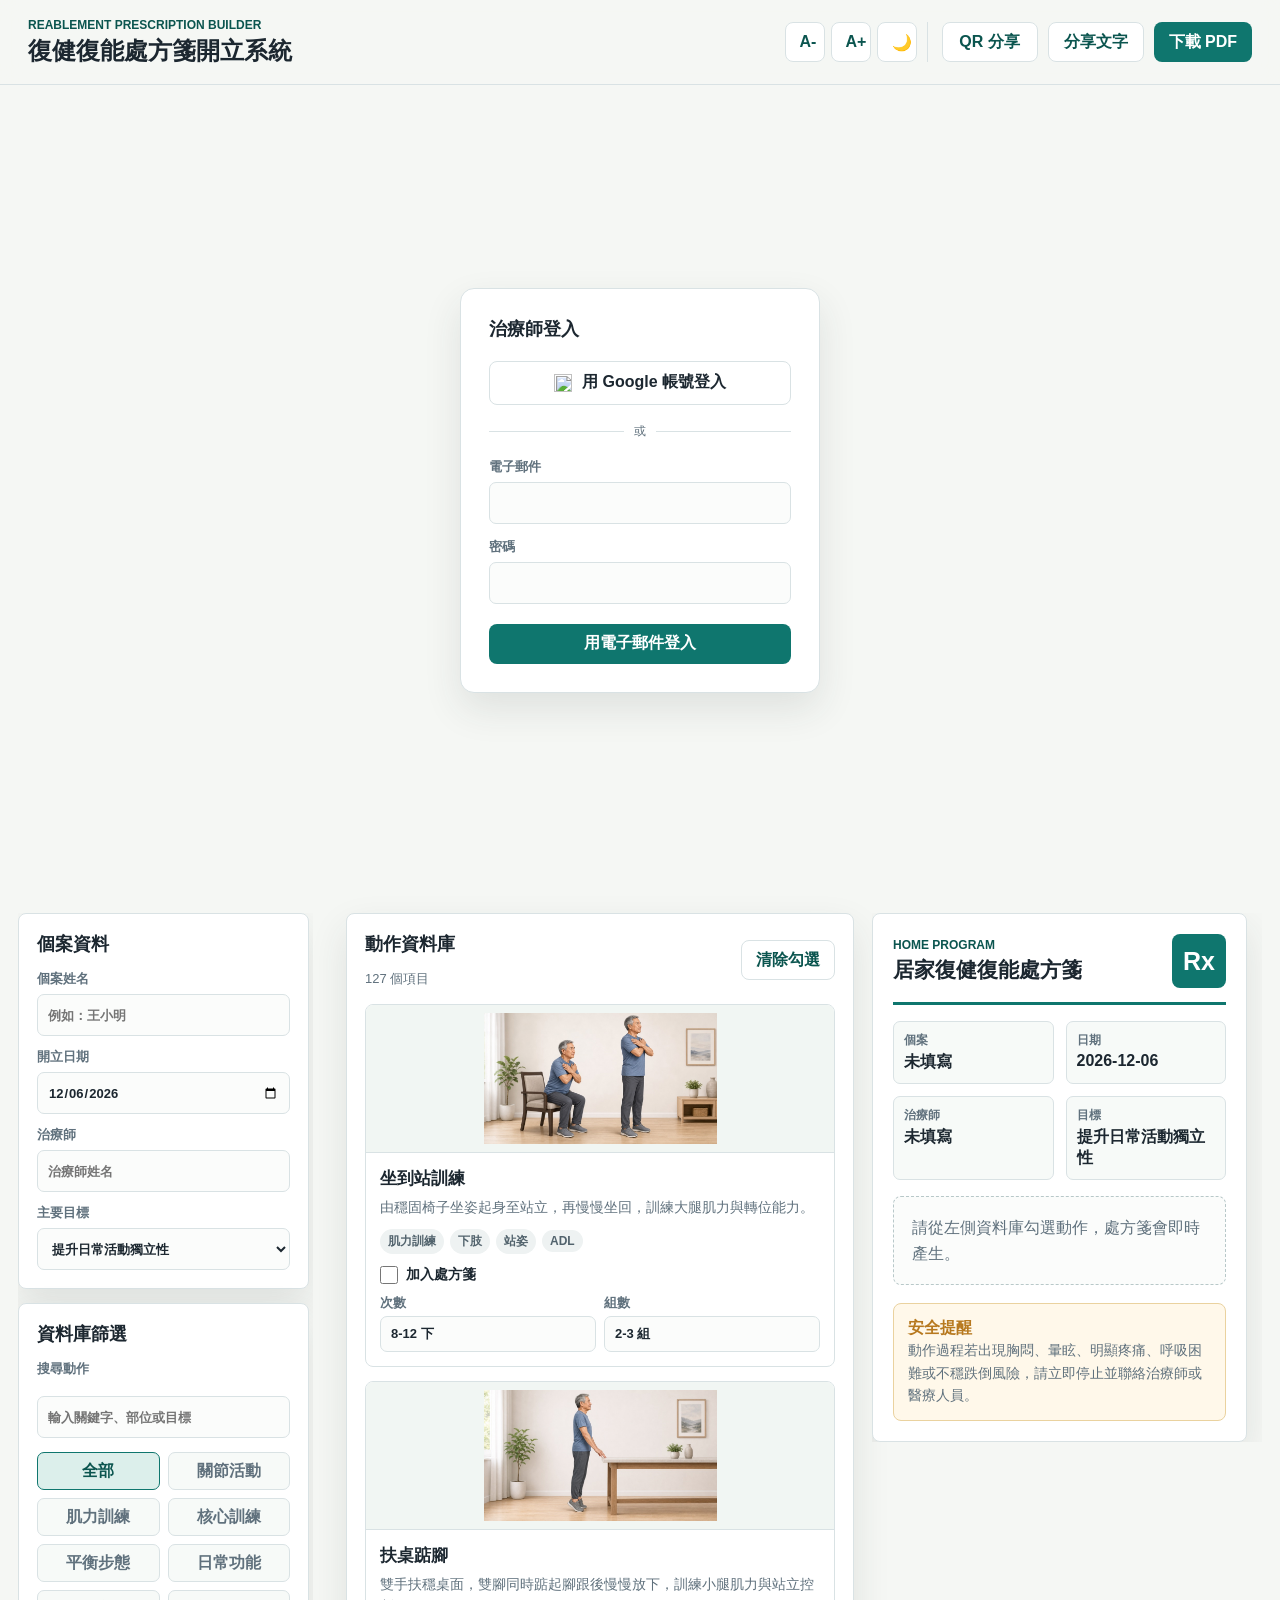
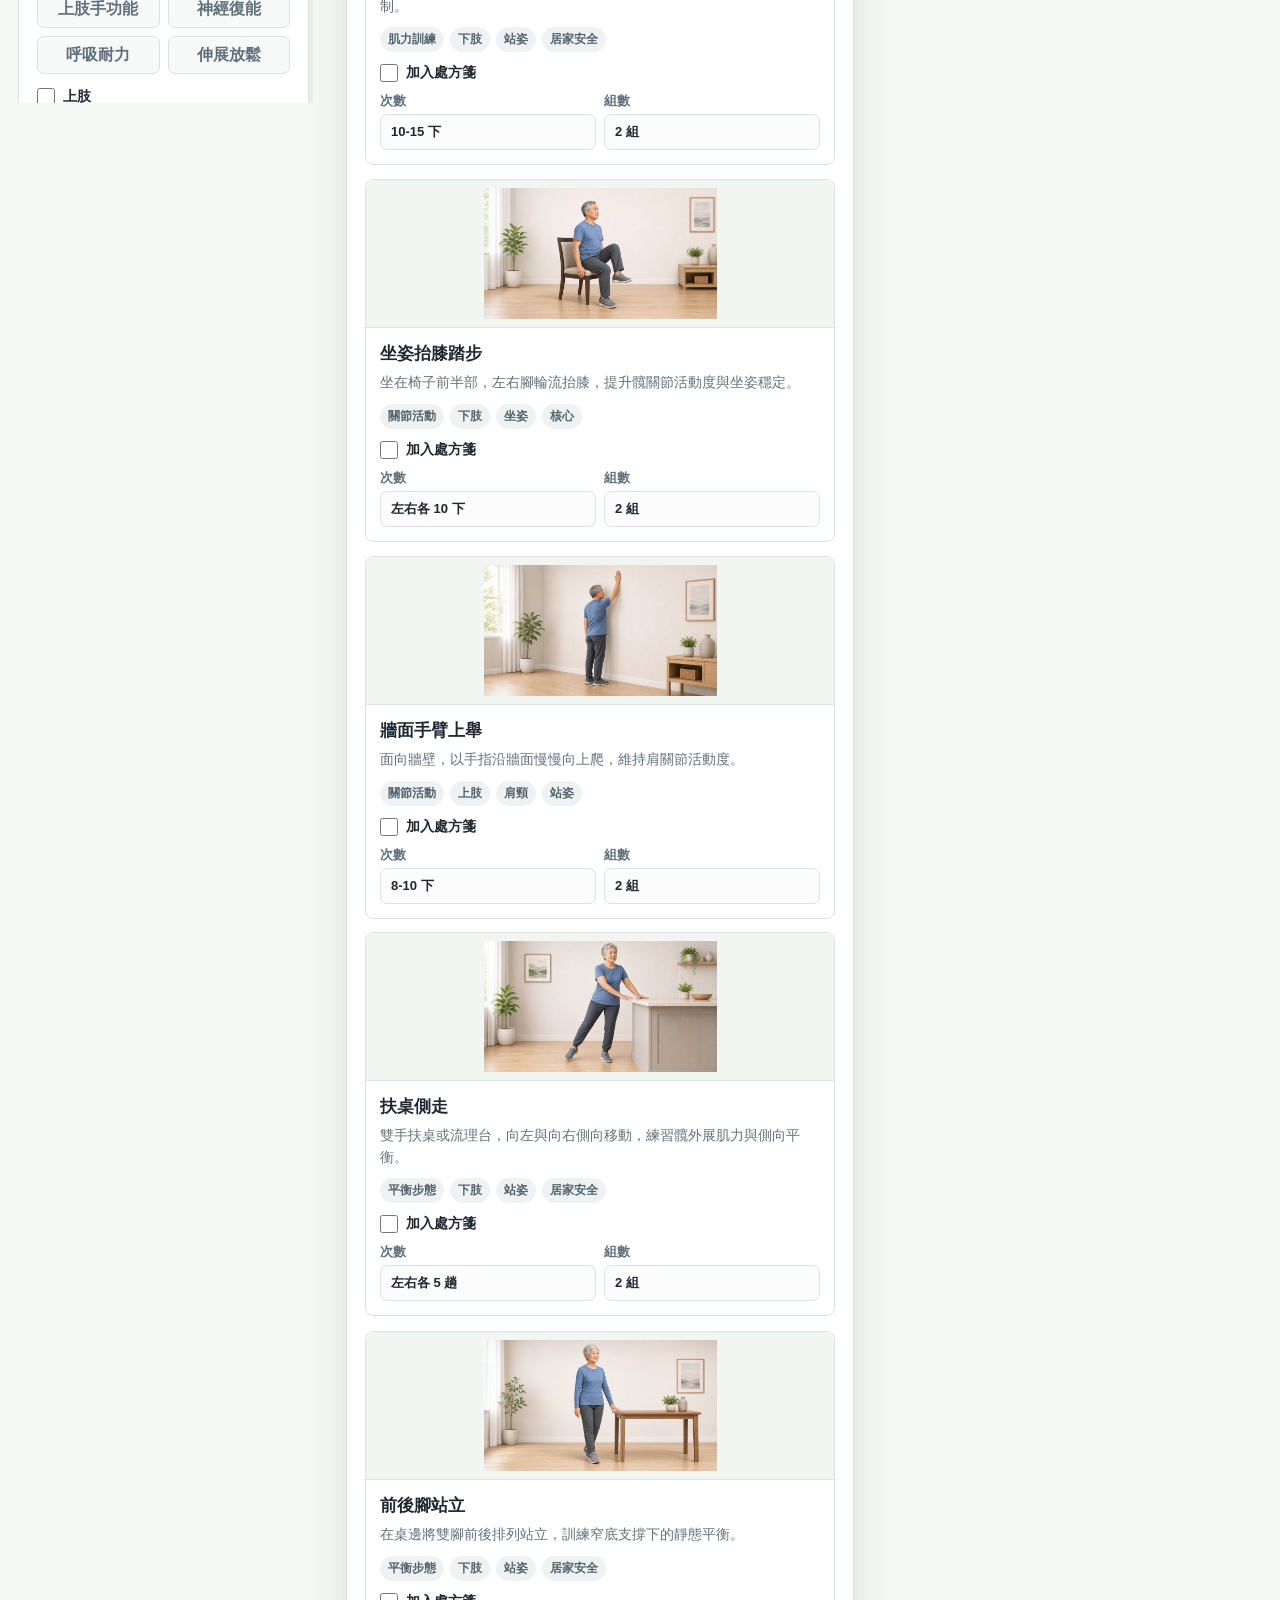
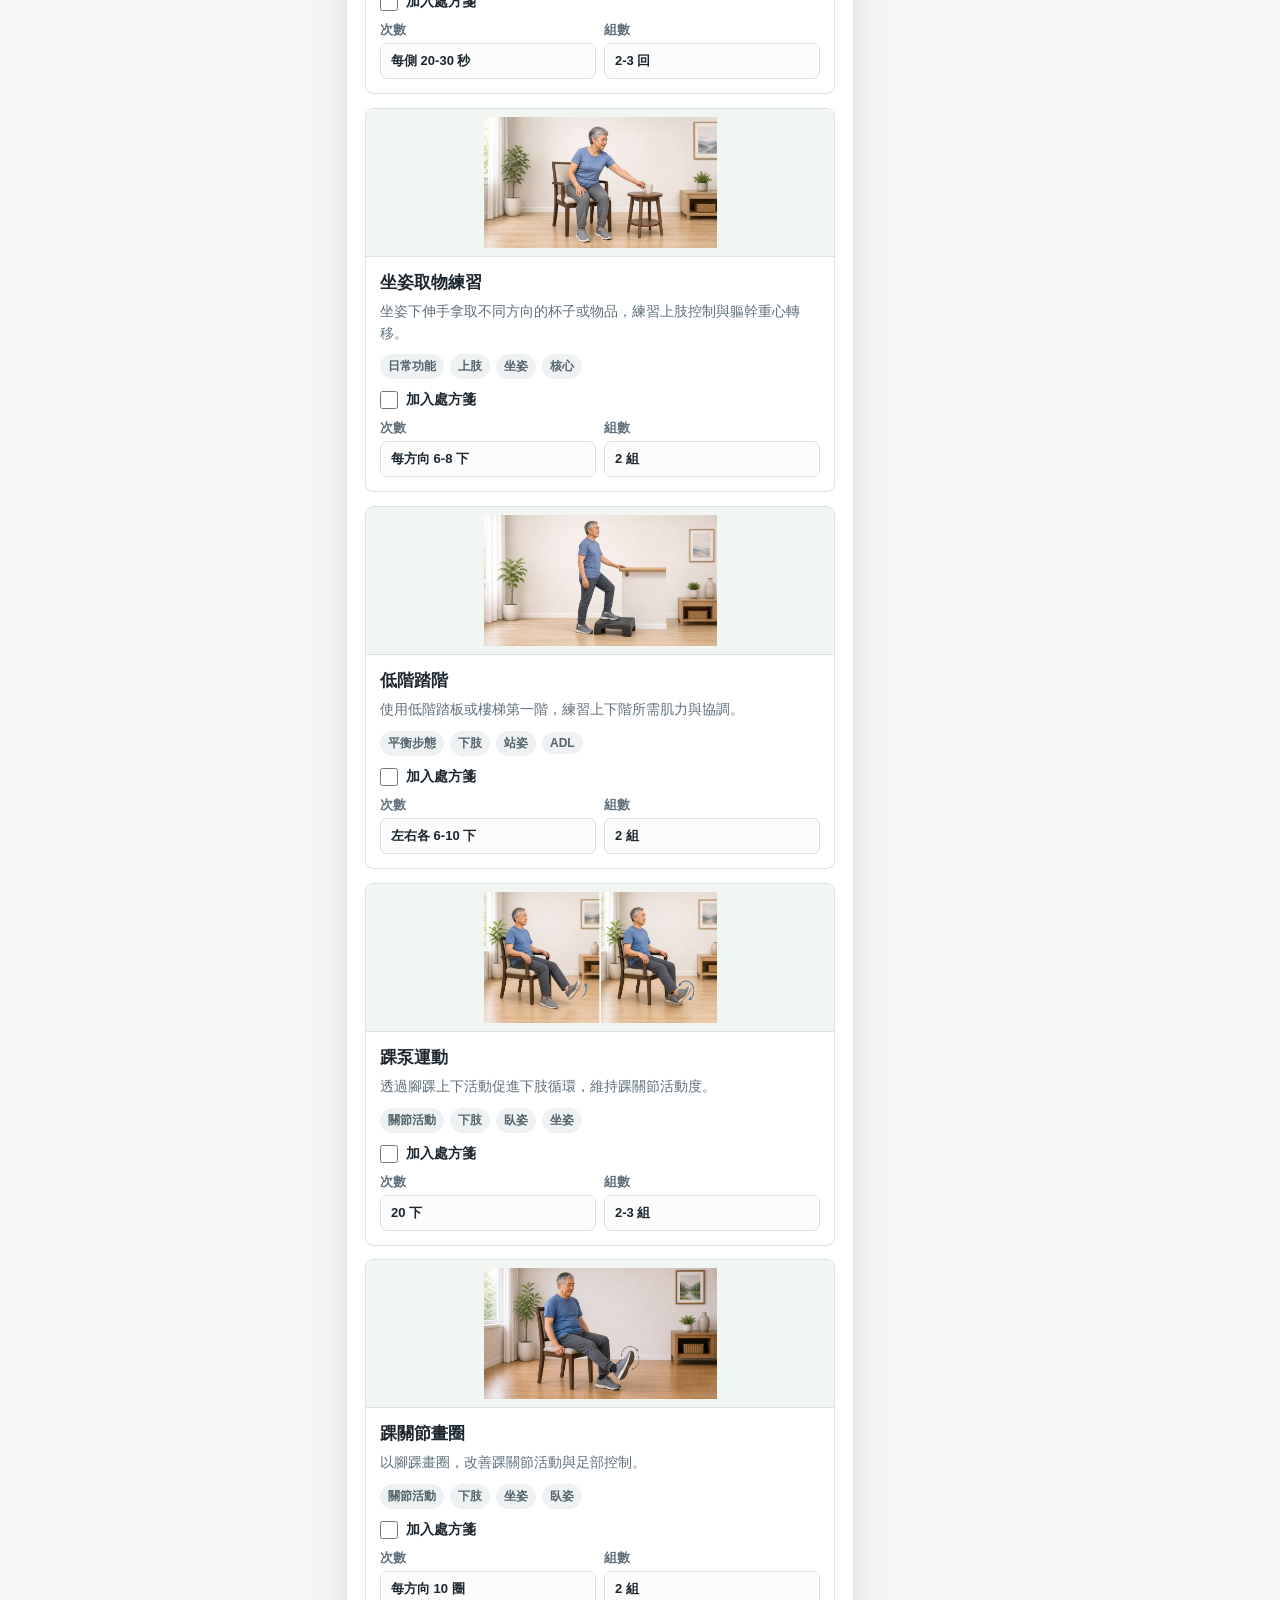
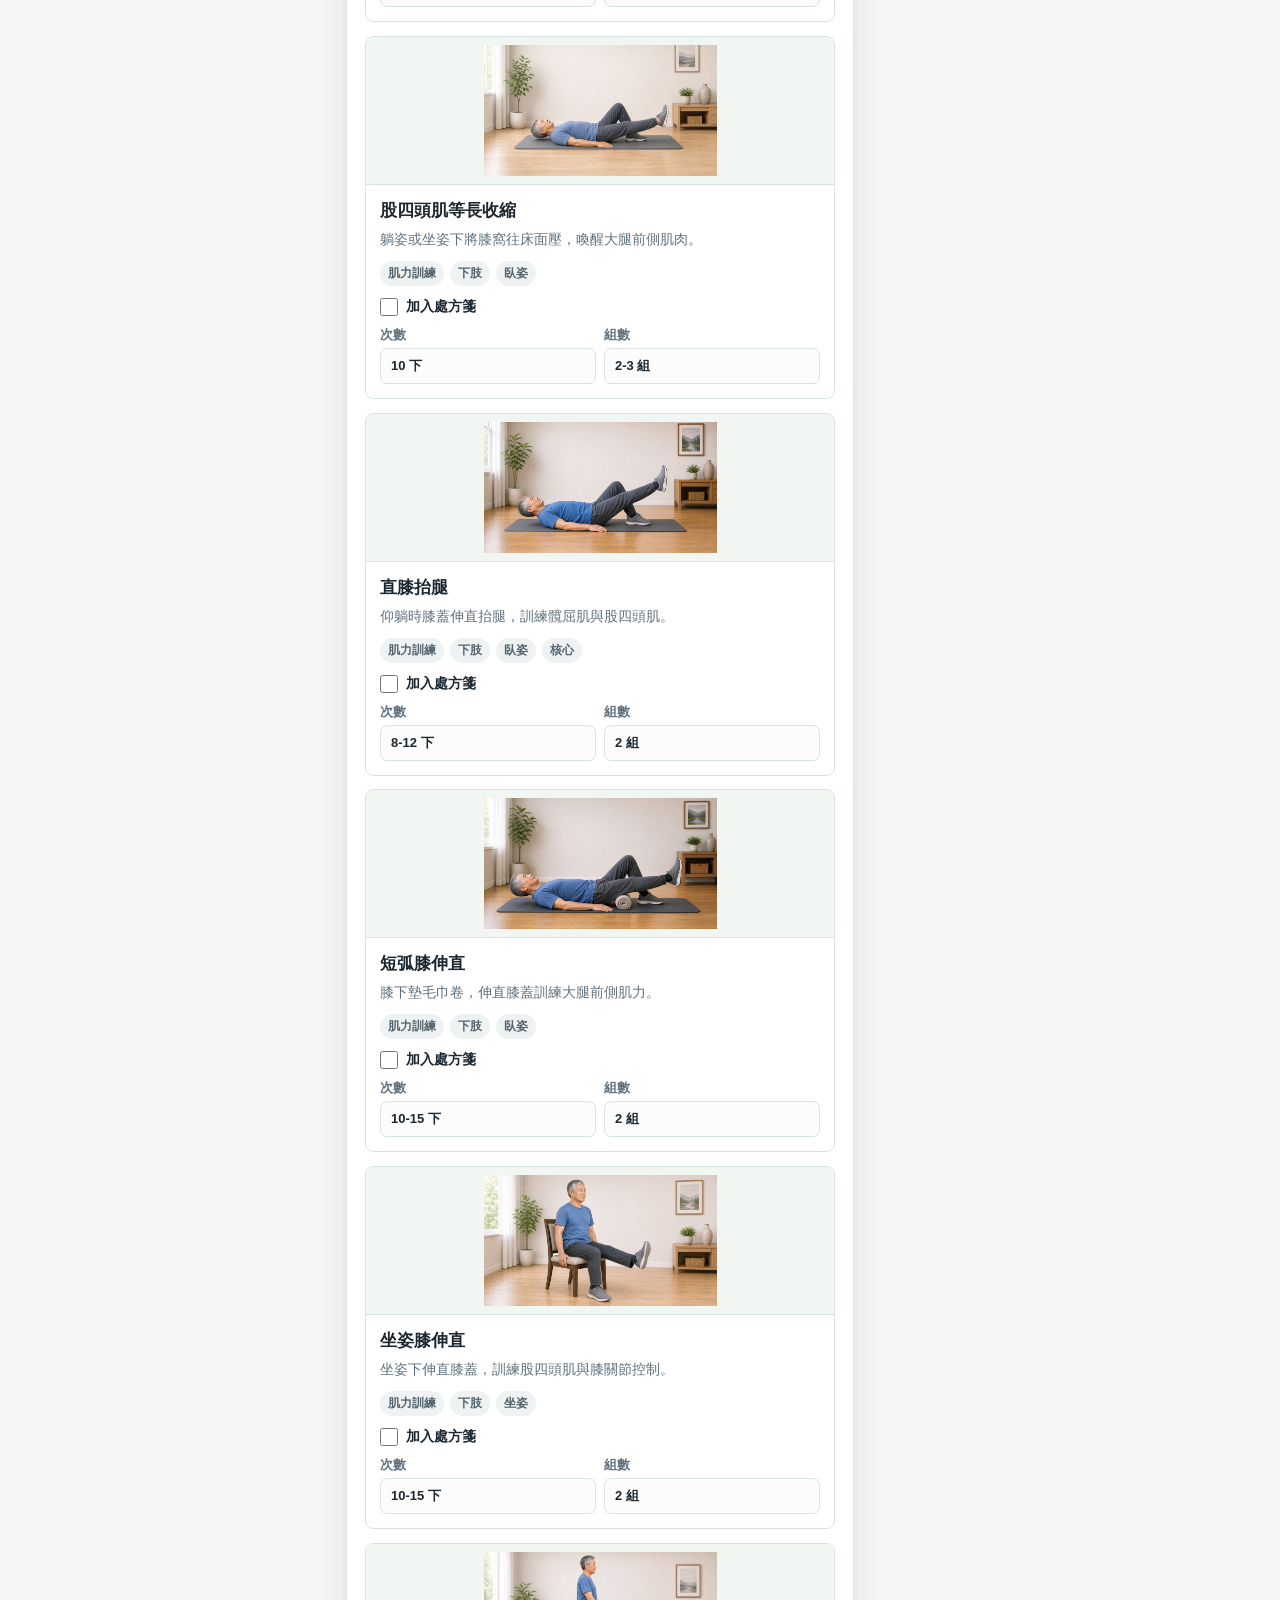
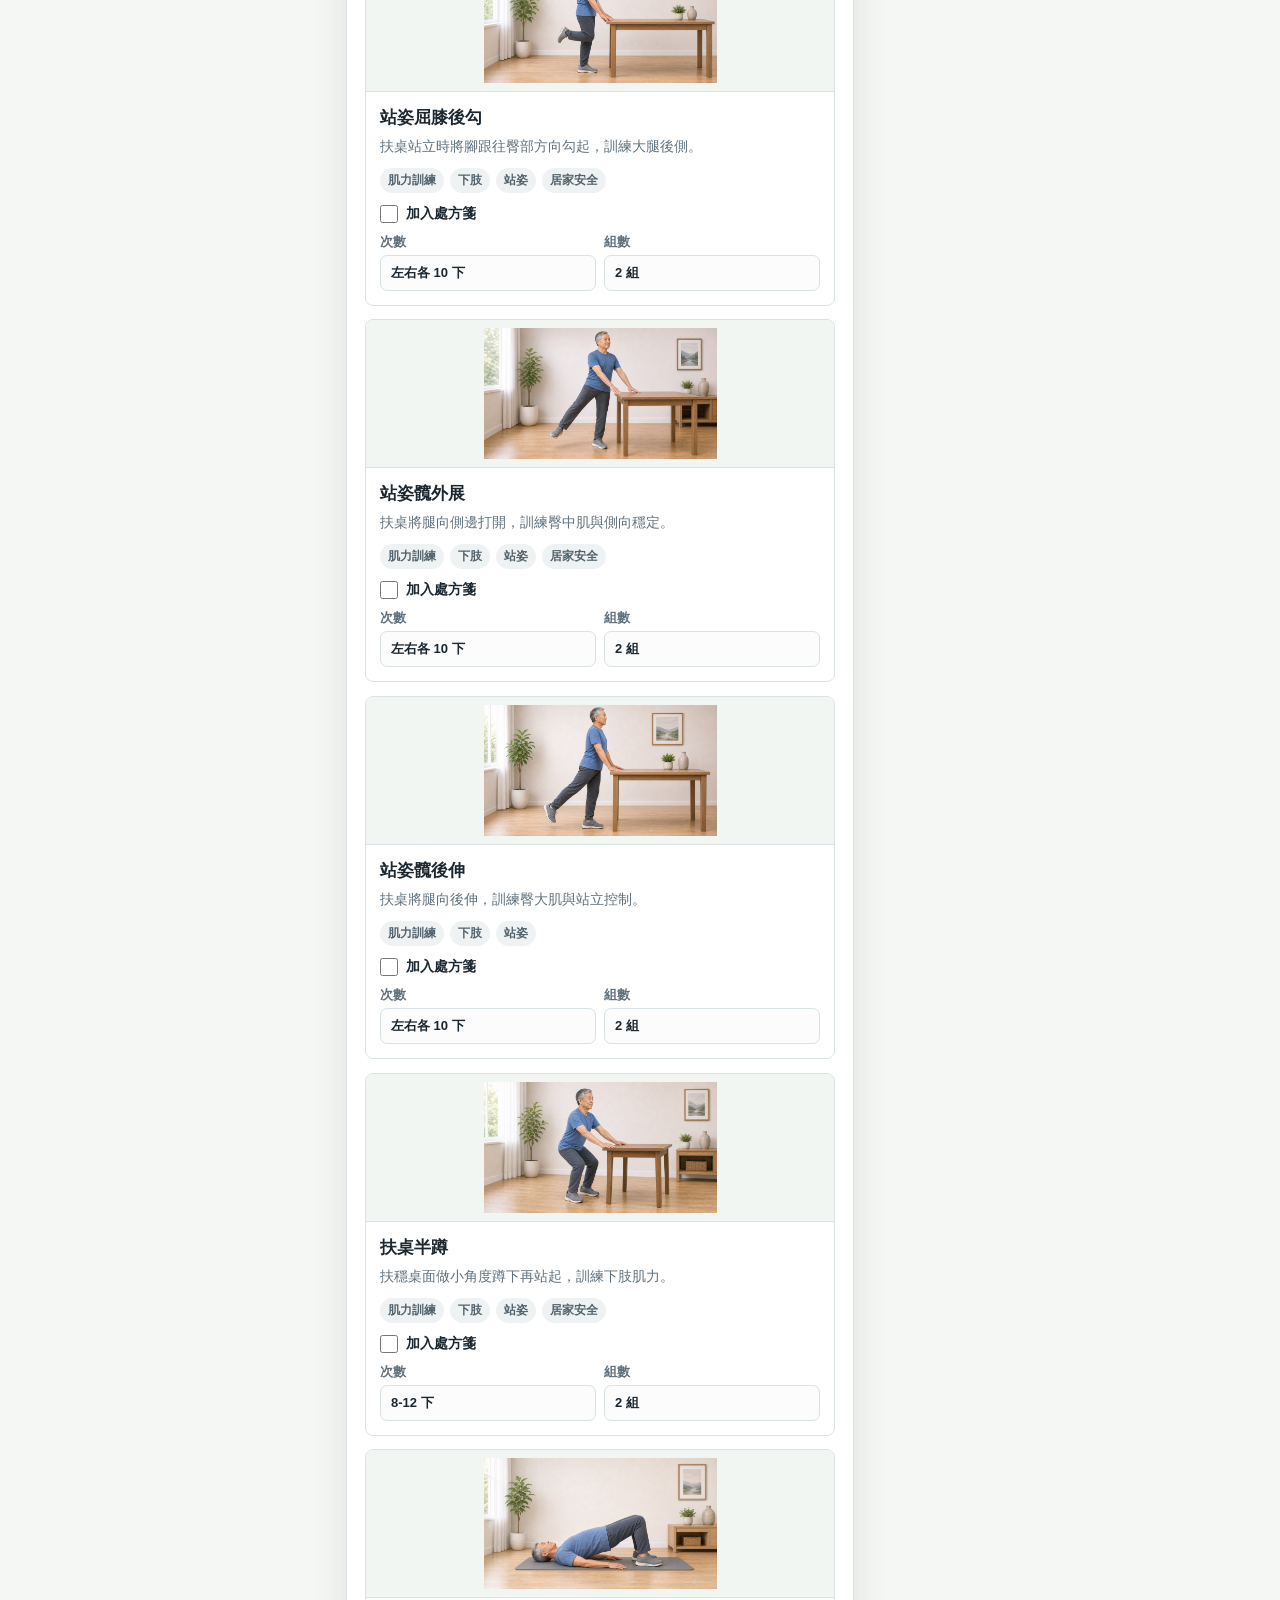
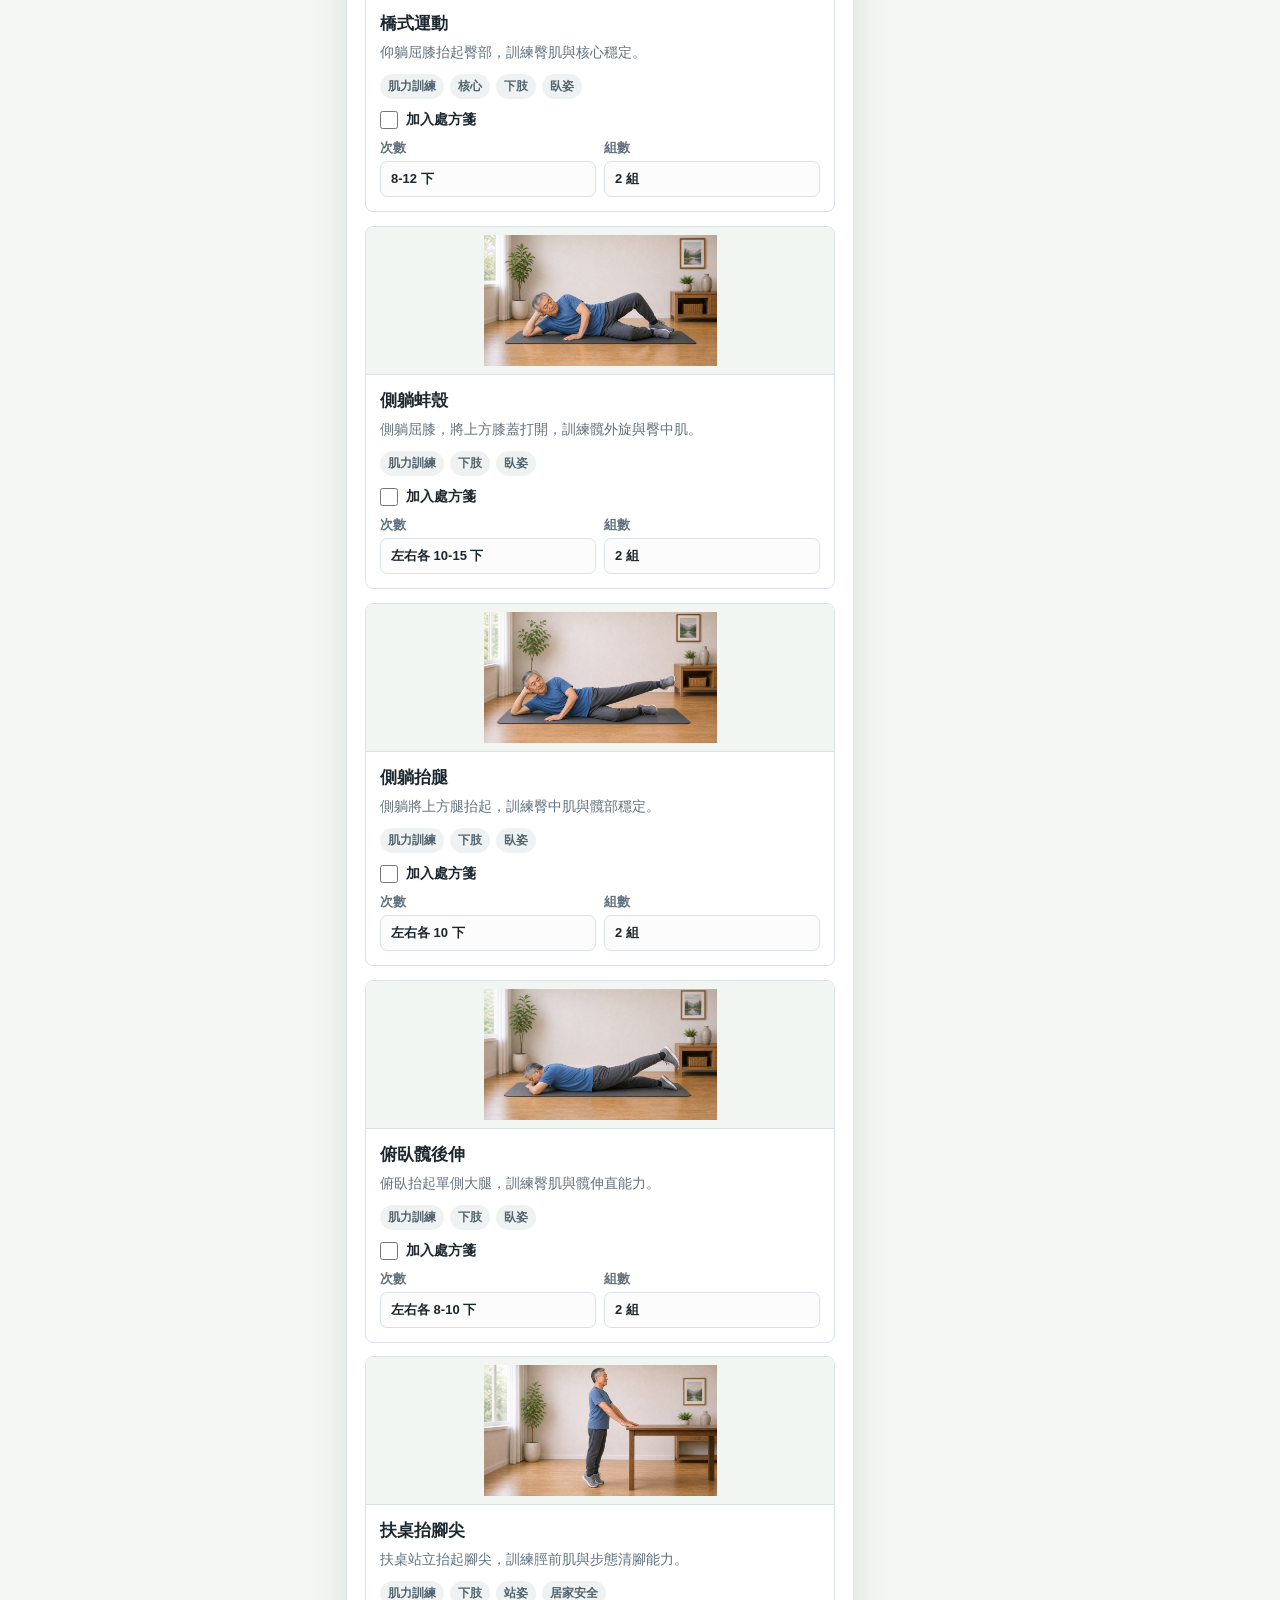
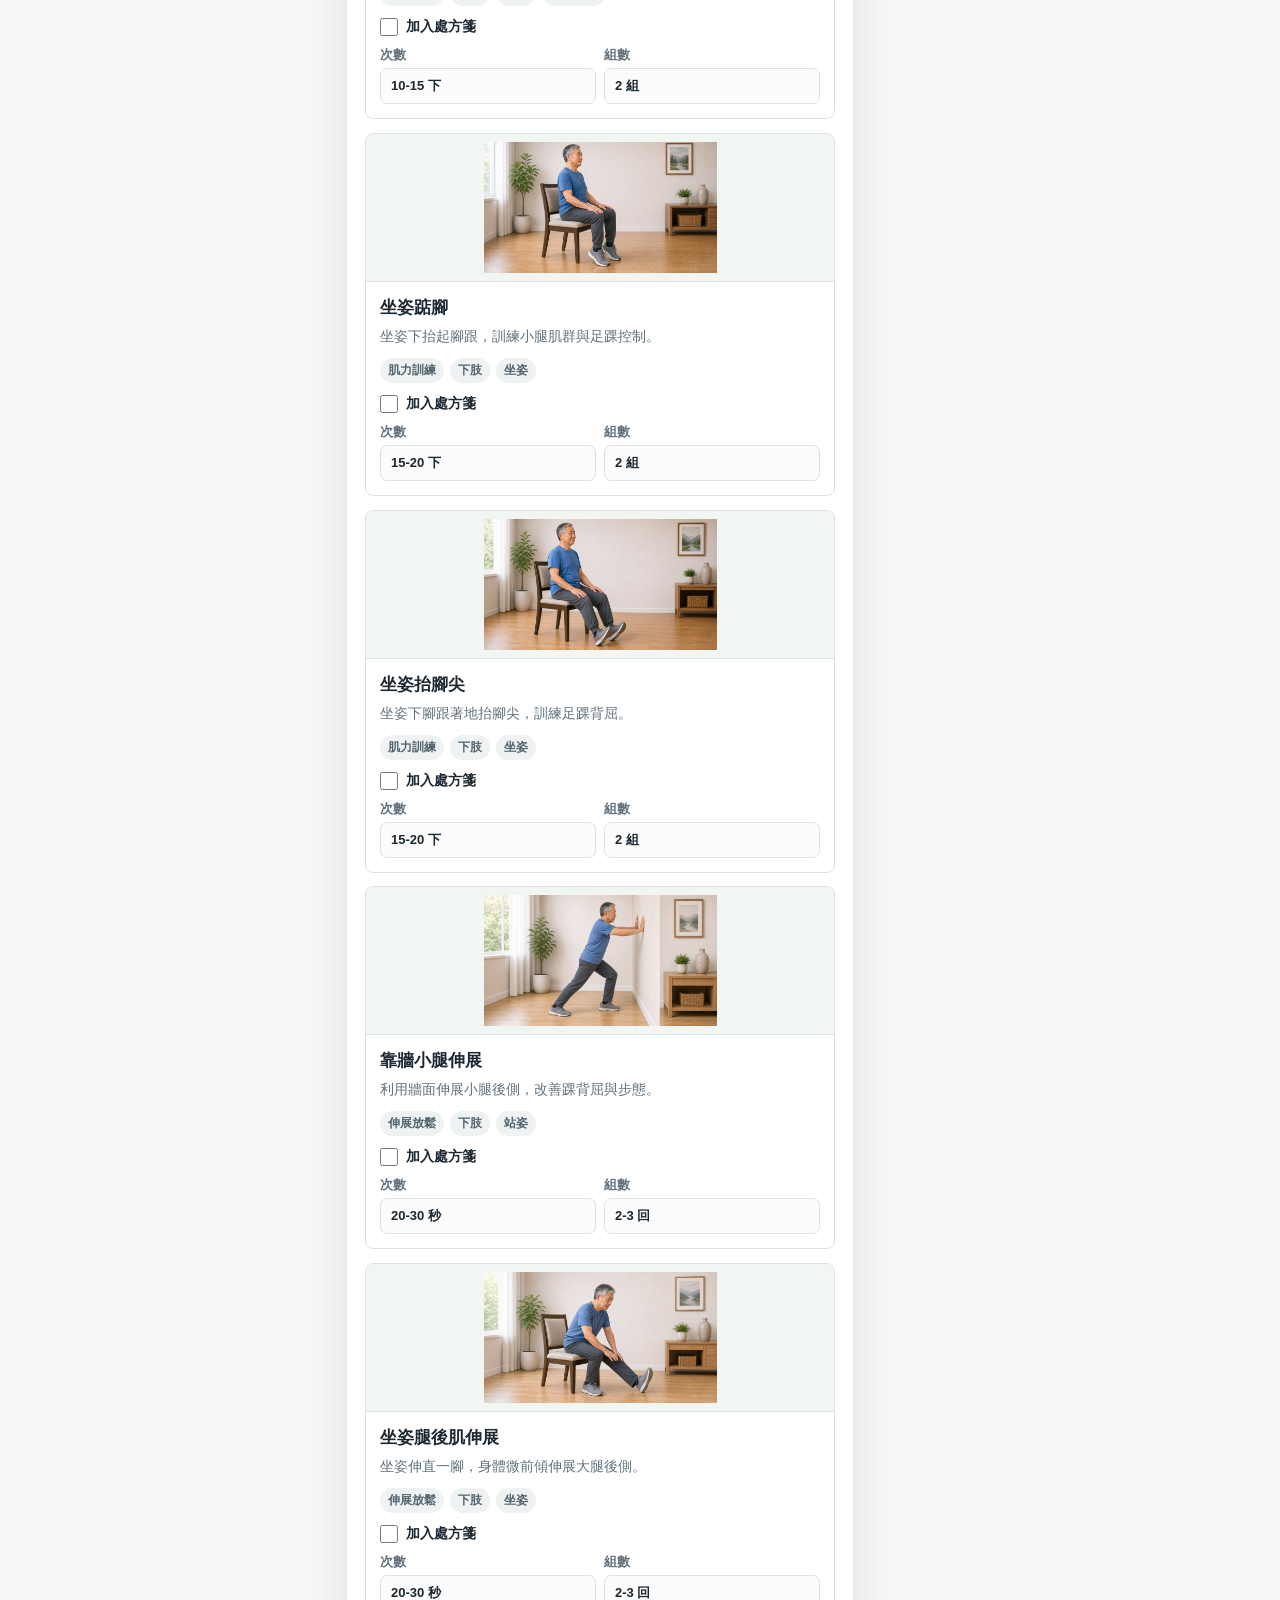
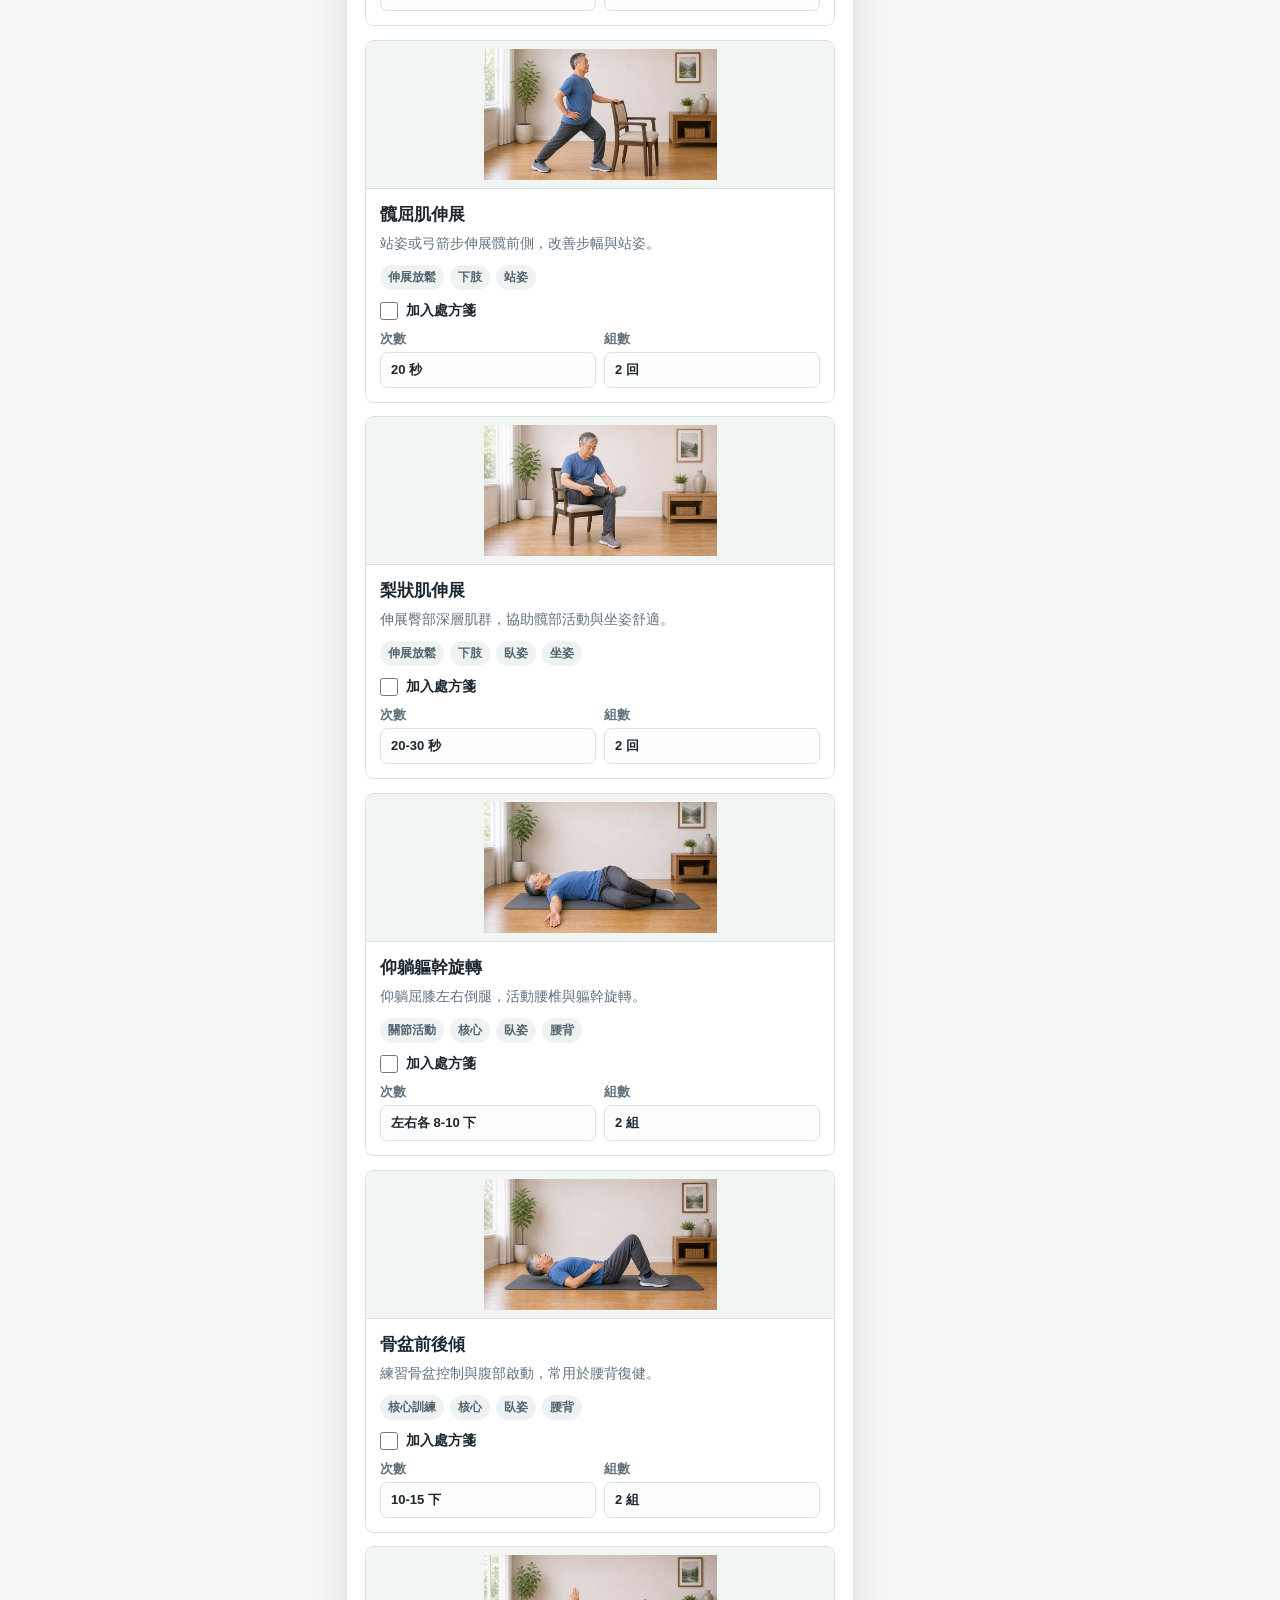
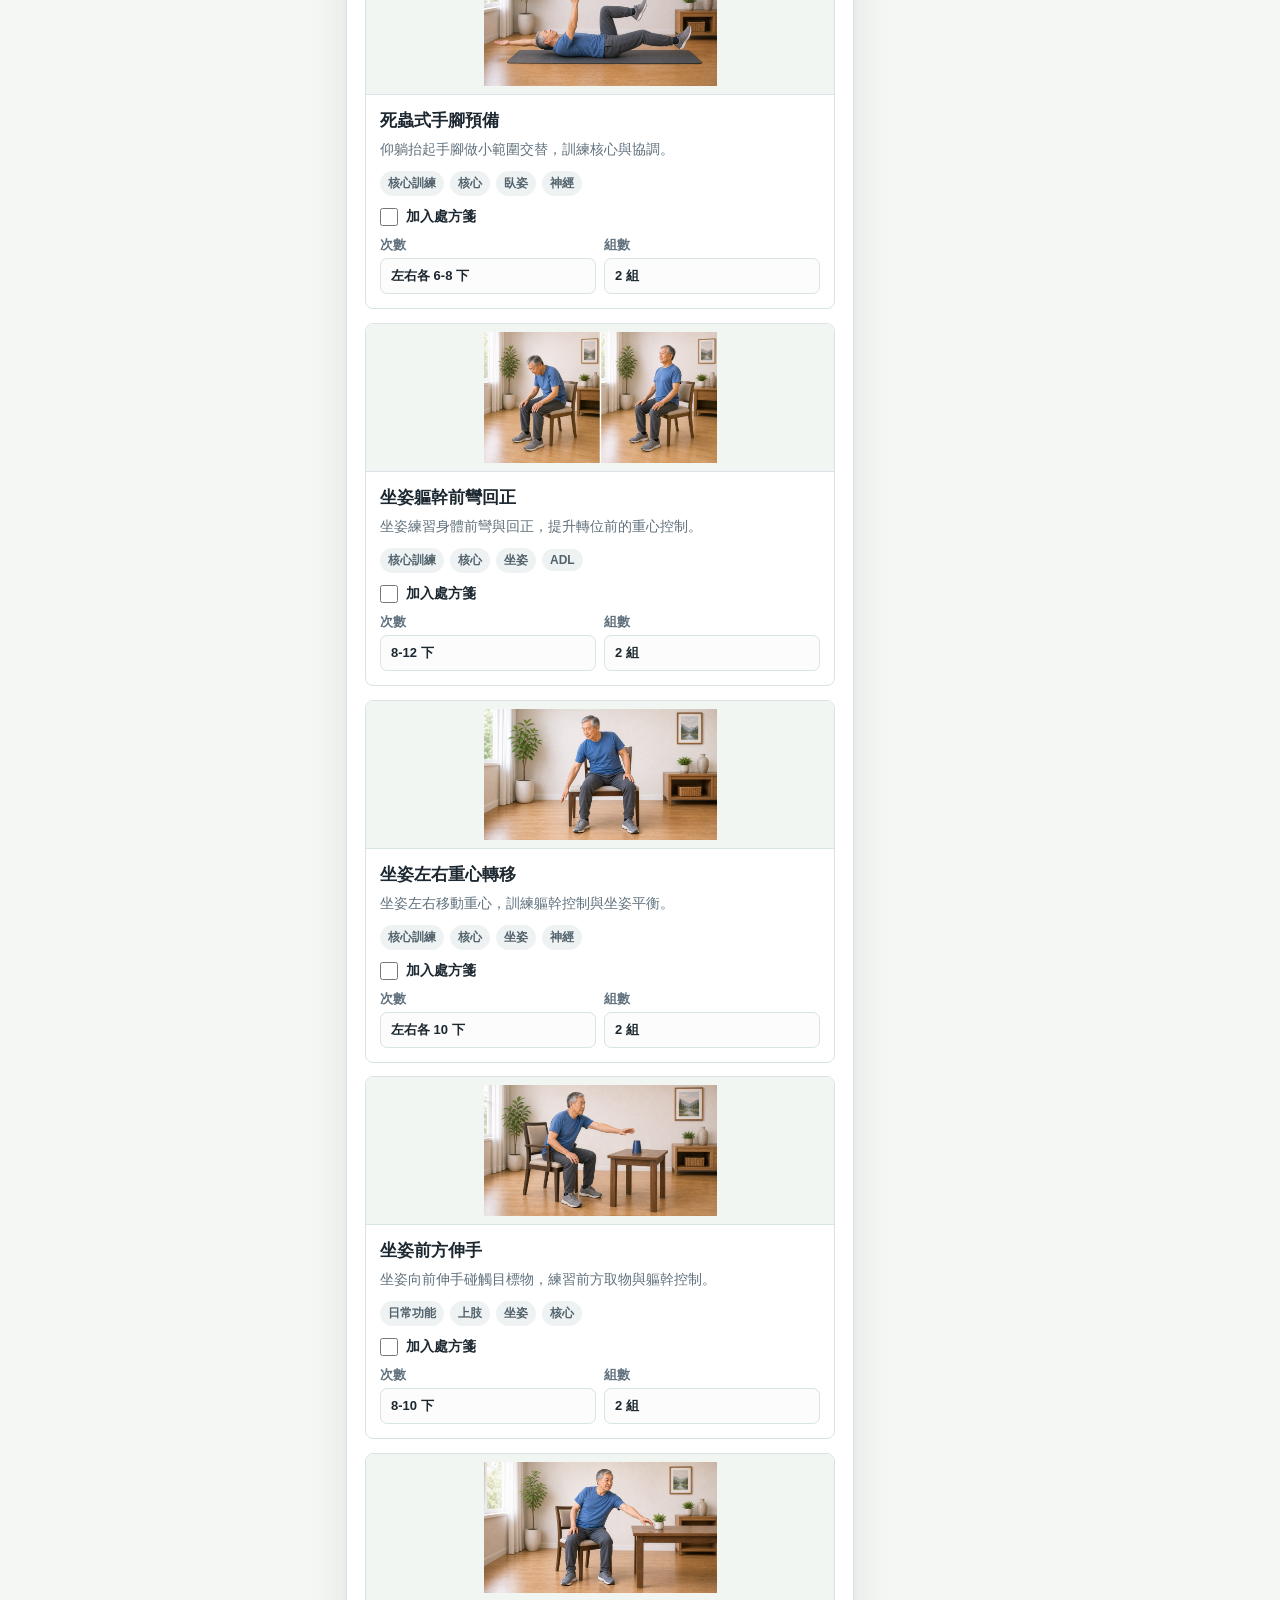
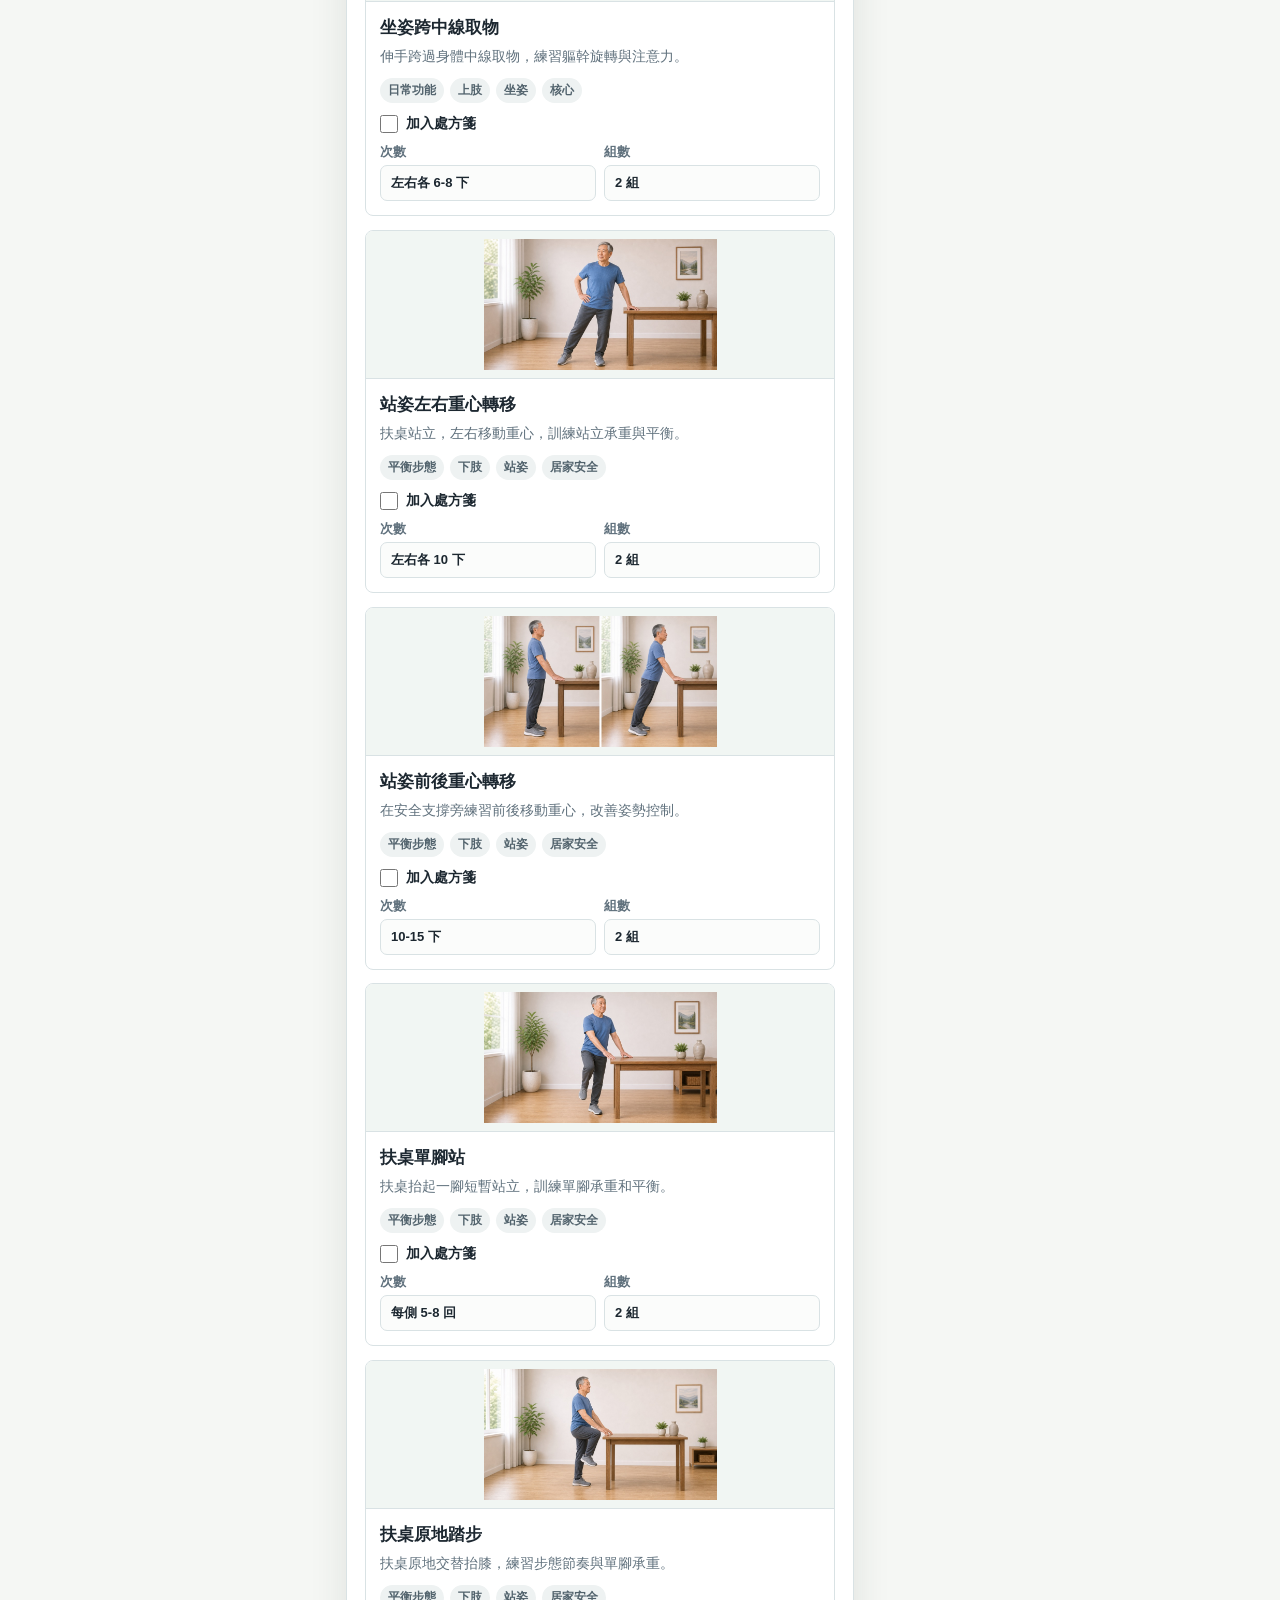
==== index.html @ 35777410 "Add files via upload" ====
<!doctype html>
<html lang="zh-Hant">
  <head>
    <meta charset="utf-8" />
    <meta name="viewport" content="width=device-width, initial-scale=1" />
    <title>復健復能處方箋開立系統</title>
    <link rel="stylesheet" href="styles.css?v=20260706-custom-goal" />

    <!-- Firebase：用來做登入與雲端資料庫，只是載入程式碼，不會傳送任何病患資料 -->
    <script src="https://www.gstatic.com/firebasejs/10.13.0/firebase-app-compat.js"></script>
    <script src="https://www.gstatic.com/firebasejs/10.13.0/firebase-auth-compat.js"></script>
    <script src="https://www.gstatic.com/firebasejs/10.13.0/firebase-firestore-compat.js"></script>

    <!-- QR Code：完全在瀏覽器本機產生圖片，不會把連結送到任何第三方網站 -->
    <script src="https://cdn.jsdelivr.net/npm/qrcode@1.5.3/build/qrcode.min.js"></script>
  </head>
  <body>
    <header class="app-header">
      <div>
        <p class="eyebrow">Reablement Prescription Builder</p>
        <h1>復健復能處方箋開立系統</h1>
      </div>
      <div class="header-actions">
        <div class="a11y-controls" role="group" aria-label="無障礙顯示設定">
          <button class="icon-button" id="fontDecreaseBtn" type="button" title="縮小文字">A-</button>
          <button class="icon-button" id="fontIncreaseBtn" type="button" title="放大文字">A+</button>
          <button class="icon-button" id="themeToggleBtn" type="button" title="切換深色模式">🌙</button>
        </div>
        <span class="auth-status" id="authStatus" hidden></span>
        <button class="secondary-button" id="historyBtn" type="button" hidden>我的處方箋紀錄</button>
        <button class="secondary-button" id="logoutBtn" type="button" hidden>登出</button>
        <button class="secondary-button" id="qrShareBtn" type="button" title="產生 QR Code 讓病患掃碼開啟處方箋">
          QR 分享
        </button>
        <button class="secondary-button" id="downloadTextBtn" type="button" title="複製或分享文字處方箋">
          分享文字
        </button>
        <button class="primary-button" id="downloadPdfBtn" type="button">下載 PDF</button>
        <span class="download-status" id="downloadStatus" role="status" aria-live="polite"></span>
      </div>
    </header>

    <div class="login-screen" id="loginScreen">
      <div class="login-box">
        <h2>治療師登入</h2>
        <button class="google-login-btn" id="googleLoginBtn" type="button">
          <img src="https://www.gstatic.com/firebasejs/ui/2.0.0/images/auth/google.svg" alt="" width="18" height="18" />
          用 Google 帳號登入
        </button>
        <div class="login-divider"><span>或</span></div>
        <form id="loginForm">
          <label>
            電子郵件
            <input id="loginEmail" type="email" required autocomplete="username" />
          </label>
          <label>
            密碼
            <input id="loginPassword" type="password" required autocomplete="current-password" />
          </label>
          <button class="primary-button" type="submit">用電子郵件登入</button>
        </form>
        <p class="login-error" id="loginError" hidden></p>
      </div>
    </div>

    <main class="workspace" id="mainWorkspace" hidden>
      <section class="left-panel" aria-label="個案與篩選">
        <div class="panel-block">
          <h2>個案資料</h2>
          <div class="form-grid">
            <label>
              個案姓名
              <input id="clientName" type="text" placeholder="例如：王小明" />
            </label>
            <label>
              開立日期
              <input id="prescriptionDate" type="date" />
            </label>
            <label>
              治療師
              <input id="therapistName" type="text" placeholder="治療師姓名" />
            </label>
            <label>
              主要目標
              <select id="goalSelect">
                <option value="提升日常活動獨立性">提升日常活動獨立性</option>
                <option value="改善下肢肌力與步態安全">改善下肢肌力與步態安全</option>
                <option value="增加關節活動度與疼痛控制">增加關節活動度與疼痛控制</option>
                <option value="降低跌倒風險">降低跌倒風險</option>
                <option value="增進上肢功能與自我照顧">增進上肢功能與自我照顧</option>
                <option value="__custom__">自訂目標</option>
              </select>
            </label>
            <label class="custom-goal-field" id="customGoalField" hidden>
              自訂主要目標
              <input id="customGoalInput" type="text" placeholder="例如：能獨立到市場買菜" />
            </label>
          </div>
        </div>

        <div class="panel-block">
          <h2>資料庫篩選</h2>
          <label class="search-field">
            搜尋動作
            <input id="searchInput" type="search" placeholder="輸入關鍵字、部位或目標" />
          </label>
          <div class="segmented" id="categoryFilters" aria-label="動作分類"></div>
          <div class="check-list" id="tagFilters" aria-label="功能標籤"></div>
        </div>
      </section>

      <section class="exercise-library" aria-label="復健復能動作資料庫">
        <div class="library-head">
          <div>
            <h2>動作資料庫</h2>
            <p id="libraryCount">0 個項目</p>
          </div>
          <button class="ghost-button" id="clearSelectionBtn" type="button">清除勾選</button>
        </div>
        <div class="exercise-grid" id="exerciseGrid"></div>
      </section>

      <aside class="prescription-panel" aria-label="處方箋預覽">
        <div class="preview-shell" id="prescriptionPreview">
          <div class="rx-header">
            <div>
              <p class="eyebrow">Home Program</p>
              <h2>居家復健復能處方箋</h2>
            </div>
            <div class="rx-mark">Rx</div>
          </div>
          <dl class="rx-meta">
            <div><dt>個案</dt><dd id="previewClient">未填寫</dd></div>
            <div><dt>日期</dt><dd id="previewDate">-</dd></div>
            <div><dt>治療師</dt><dd id="previewTherapist">未填寫</dd></div>
            <div><dt>目標</dt><dd id="previewGoal">提升日常活動獨立性</dd></div>
          </dl>
          <div class="rx-empty" id="emptyState">請從左側資料庫勾選動作，處方箋會即時產生。</div>
          <div class="rx-list" id="selectedList"></div>
          <div class="rx-note">
            <strong>安全提醒</strong>
            <p>動作過程若出現胸悶、暈眩、明顯疼痛、呼吸困難或不穩跌倒風險，請立即停止並聯絡治療師或醫療人員。</p>
          </div>
        </div>
      </aside>
    </main>

    <div class="modal-overlay" id="qrModal" hidden>
      <div class="modal-box">
        <div class="modal-head">
          <h2>QR Code 分享</h2>
          <button class="icon-button" id="closeQrModal" type="button" title="關閉">✕</button>
        </div>
        <p class="modal-hint">請病患用手機相機或 LINE 掃描下方 QR Code，即可直接在手機瀏覽器開啟這份完整的居家復健處方箋（含個案姓名、治療師、日期與所有動作內容）。</p>
        <div class="qr-image-wrap">
          <img id="qrImage" alt="處方箋 QR Code" />
        </div>
        <label class="qr-link-label">
          或直接複製連結傳送
          <div class="qr-link-row">
            <input id="qrLinkInput" type="text" readonly />
            <button class="secondary-button" id="copyQrLinkBtn" type="button">複製</button>
          </div>
        </label>
        <button class="primary-button line-share-btn" id="lineShareBtn" type="button">用 LINE 傳送連結</button>
      </div>
    </div>

    <div class="modal-overlay" id="videoModal" hidden>
      <div class="modal-box modal-box--video">
        <div class="modal-head">
          <h2>示範影片</h2>
          <button class="icon-button" id="closeVideoModal" type="button" title="關閉">✕</button>
        </div>
        <video id="modalVideo" controls playsinline></video>
      </div>
    </div>

    <div class="modal-overlay" id="historyModal" hidden>
      <div class="modal-box modal-box--history">
        <div class="modal-head">
          <h2>我的處方箋紀錄</h2>
          <button class="icon-button" id="closeHistoryModal" type="button" title="關閉">✕</button>
        </div>
        <div class="history-list" id="historyList">
          <p class="modal-hint">載入中...</p>
        </div>
      </div>
    </div>

    <script src="firebase-init.js"></script>
    <script src="exercises-data.js?v=20260706-custom-goal"></script>
    <script src="app.js?v=20260706-custom-goal"></script>
  </body>
</html>
---- styles.css ----
:root {
  color-scheme: light;
  --ink: #1c2730;
  --muted: #60717d;
  --line: #d9e2e4;
  --panel: #ffffff;
  --page: #f5f7f4;
  --accent: #0f766e;
  --accent-dark: #0b554f;
  --amber: #b7791f;
  --rose: #b64254;
  --blue: #28658e;
  --shadow: 0 16px 38px rgba(42, 53, 58, 0.11);
}

/* 深色模式：切換按鈕會在 <html> 加上 data-theme="dark"，
   這裡把同一組變數換成深色版本，其他 CSS 完全不用重寫。 */
:root[data-theme="dark"] {
  color-scheme: dark;
  --ink: #eef1f3;
  --muted: #9aa7ad;
  --line: #33424a;
  --panel: #16211f;
  --page: #0f1716;
  --accent: #35b8a8;
  --accent-dark: #7fe0d2;
  --amber: #e0ab5c;
  --rose: #e08497;
  --blue: #6fa8d6;
  --shadow: 0 16px 38px rgba(0, 0, 0, 0.45);
}

* {
  box-sizing: border-box;
}

html {
  scroll-behavior: smooth;
}

body {
  margin: 0;
  min-height: 100vh;
  background: var(--page);
  color: var(--ink);
  font-family: -apple-system, BlinkMacSystemFont, "Segoe UI", "Noto Sans TC", sans-serif;
}

button,
input,
select,
textarea {
  font: inherit;
}

button {
  cursor: pointer;
}

.app-header {
  position: sticky;
  top: 0;
  z-index: 5;
  display: flex;
  align-items: center;
  justify-content: space-between;
  gap: 20px;
  padding: 18px 28px;
  background: rgba(245, 247, 244, 0.92);
  border-bottom: 1px solid var(--line);
  backdrop-filter: blur(12px);
}

.eyebrow {
  margin: 0 0 4px;
  color: var(--accent-dark);
  font-size: 12px;
  font-weight: 700;
  letter-spacing: 0;
  text-transform: uppercase;
}

h1,
h2,
h3,
p {
  margin-top: 0;
}

h1 {
  margin-bottom: 0;
  font-size: 24px;
  line-height: 1.25;
}

h2 {
  margin-bottom: 14px;
  font-size: 18px;
}

.header-actions,
.library-head,
.card-actions,
.exercise-meta,
.rx-header {
  display: flex;
  align-items: center;
}

.header-actions {
  gap: 10px;
  flex-wrap: wrap;
}

.a11y-controls {
  display: flex;
  gap: 6px;
  margin-right: 4px;
  padding-right: 10px;
  border-right: 1px solid var(--line);
}

.a11y-controls .icon-button {
  width: 40px;
  min-height: 40px;
}

/* 字級調整：用 zoom 放大整個工作區，不需要一條一條改字體大小 */
[data-font-size="large"] .workspace {
  zoom: 1.12;
}

[data-font-size="xlarge"] .workspace {
  zoom: 1.25;
}

.download-status {
  min-width: 112px;
  color: var(--muted);
  font-size: 13px;
  font-weight: 700;
  line-height: 1.3;
}

.download-status:empty {
  display: none;
}

.download-status[data-type="success"] {
  color: var(--accent-dark);
}

.download-status[data-type="error"] {
  color: var(--rose);
}

.primary-button,
.ghost-button,
.secondary-button,
.icon-button {
  min-height: 40px;
  border: 1px solid transparent;
  border-radius: 8px;
  padding: 0 14px;
  font-weight: 700;
  white-space: nowrap;
}

.primary-button {
  background: var(--accent);
  color: #fff;
}

.primary-button:hover {
  background: var(--accent-dark);
}

.ghost-button {
  background: #fff;
  color: var(--accent-dark);
  border-color: var(--line);
}

.secondary-button {
  background: #fff;
  color: var(--accent-dark);
  border-color: var(--line);
  min-width: 96px;
}

.icon-button {
  width: 46px;
  background: #fff;
  color: var(--accent-dark);
  border-color: var(--line);
}

.workspace {
  display: grid;
  grid-template-columns: 310px minmax(420px, 1fr) 390px;
  gap: 18px;
  padding: 18px;
}

.left-panel,
.prescription-panel {
  align-self: start;
  position: sticky;
  top: 92px;
}

.left-panel {
  max-height: calc(100vh - 110px);
  overflow-y: auto;
  overscroll-behavior: contain;
  padding-right: 4px;
  scrollbar-gutter: stable;
  -webkit-overflow-scrolling: touch;
}

.prescription-panel {
  max-height: calc(100vh - 110px);
  overflow-y: auto;
  overscroll-behavior: contain;
  scrollbar-gutter: stable;
  -webkit-overflow-scrolling: touch;
}

.panel-block,
.exercise-library,
.preview-shell {
  background: var(--panel);
  border: 1px solid var(--line);
  border-radius: 8px;
  box-shadow: var(--shadow);
}

.panel-block {
  padding: 18px;
  margin-bottom: 14px;
}

.form-grid,
.search-field {
  display: grid;
  gap: 12px;
}

label {
  color: var(--muted);
  font-size: 13px;
  font-weight: 700;
}

input,
select {
  width: 100%;
  min-height: 42px;
  margin-top: 6px;
  padding: 8px 10px;
  color: var(--ink);
  background: #fbfcfb;
  border: 1px solid var(--line);
  border-radius: 7px;
}

input:focus,
select:focus {
  border-color: var(--accent);
  box-shadow: 0 0 0 3px rgba(15, 118, 110, 0.15);
  outline: none;
}

.segmented {
  display: grid;
  grid-template-columns: repeat(2, minmax(0, 1fr));
  gap: 8px;
  margin: 14px 0;
}

.segment-button {
  min-height: 38px;
  padding: 0 10px;
  background: #f7faf8;
  border: 1px solid var(--line);
  border-radius: 7px;
  color: var(--muted);
  font-weight: 800;
}

.segment-button.active {
  background: #dcefeb;
  border-color: var(--accent);
  color: var(--accent-dark);
}

.check-list {
  display: grid;
  gap: 8px;
}

.check-pill {
  display: flex;
  align-items: center;
  gap: 8px;
  color: var(--ink);
  font-size: 14px;
  font-weight: 600;
}

.check-pill input {
  width: 18px;
  min-height: 18px;
  margin: 0;
  accent-color: var(--accent);
}

.exercise-library {
  min-height: calc(100vh - 128px);
  padding: 18px;
}

.library-head {
  justify-content: space-between;
  gap: 16px;
  margin-bottom: 16px;
}

.library-head p {
  margin-bottom: 0;
  color: var(--muted);
  font-size: 13px;
}

.exercise-grid {
  display: grid;
  grid-template-columns: repeat(auto-fill, minmax(250px, 1fr));
  gap: 14px;
}

.exercise-card {
  overflow: hidden;
  background: #fff;
  border: 1px solid var(--line);
  border-radius: 8px;
  contain: layout paint;
}

.exercise-card.selected {
  border-color: var(--accent);
  box-shadow: 0 0 0 3px rgba(15, 118, 110, 0.13);
}

.exercise-visual {
  position: relative;
  height: 148px;
  padding: 8px;
  background: #f1f6f3;
  border-bottom: 1px solid var(--line);
}

.video-play-btn {
  position: absolute;
  right: 14px;
  bottom: 14px;
  display: flex;
  align-items: center;
  gap: 5px;
  min-height: 30px;
  padding: 0 10px;
  background: rgba(28, 39, 48, 0.78);
  color: #fff;
  border: none;
  border-radius: 999px;
  font-size: 12px;
  font-weight: 700;
}

.rx-video-link {
  display: inline-flex;
  align-items: center;
  gap: 5px;
  margin-top: 4px;
  padding: 0;
  background: none;
  border: none;
  color: var(--accent-dark);
  font-size: 13px;
  font-weight: 700;
  text-decoration: underline;
}

.exercise-visual img {
  width: 100%;
  height: 100%;
  display: block;
  object-fit: contain;
  object-position: center;
  border-radius: 6px;
}

.exercise-body {
  padding: 14px;
}

.exercise-body h3 {
  margin-bottom: 7px;
  font-size: 17px;
}

.exercise-body p {
  margin-bottom: 10px;
  color: var(--muted);
  font-size: 14px;
  line-height: 1.55;
}

.exercise-meta {
  flex-wrap: wrap;
  gap: 6px;
  margin-bottom: 12px;
}

.tag {
  border-radius: 999px;
  padding: 4px 8px;
  background: #eef2f2;
  color: #52636d;
  font-size: 12px;
  font-weight: 700;
}

.card-actions {
  justify-content: space-between;
  gap: 8px;
}

.card-actions label {
  display: flex;
  align-items: center;
  gap: 8px;
  color: var(--ink);
  font-size: 14px;
}

.card-actions input {
  width: 18px;
  min-height: 18px;
  margin: 0;
  accent-color: var(--accent);
}

.dose-inputs {
  display: grid;
  grid-template-columns: 1fr 1fr;
  gap: 8px;
  margin-top: 10px;
}

.dose-inputs input {
  min-height: 36px;
  margin-top: 4px;
  font-size: 13px;
}

.preview-shell {
  padding: 20px;
}

.rx-header {
  justify-content: space-between;
  padding-bottom: 14px;
  border-bottom: 3px solid var(--accent);
}

.rx-header h2 {
  margin-bottom: 0;
  font-size: 21px;
}

.rx-mark {
  display: grid;
  place-items: center;
  width: 54px;
  height: 54px;
  color: #fff;
  background: var(--accent);
  border-radius: 8px;
  font-size: 25px;
  font-weight: 900;
}

.rx-meta {
  display: grid;
  grid-template-columns: 1fr 1fr;
  gap: 12px;
  margin: 16px 0;
}

.rx-meta div {
  padding: 10px;
  background: #f7faf8;
  border: 1px solid var(--line);
  border-radius: 7px;
}

.rx-meta dt {
  color: var(--muted);
  font-size: 12px;
  font-weight: 800;
}

.rx-meta dd {
  margin: 3px 0 0;
  font-weight: 800;
}

.rx-empty {
  padding: 18px;
  color: var(--muted);
  background: #fbfcfb;
  border: 1px dashed #b8c8c9;
  border-radius: 8px;
  line-height: 1.6;
}

.rx-item {
  display: grid;
  grid-template-columns: 96px 1fr;
  gap: 12px;
  align-items: start;
  padding: 14px 0;
  border-bottom: 1px solid var(--line);
}

.rx-item img {
  width: 96px;
  height: 68px;
  display: block;
  object-fit: contain;
  background: #f1f6f3;
  border: 1px solid var(--line);
  border-radius: 7px;
}

.rx-item h3 {
  margin-bottom: 7px;
  font-size: 16px;
}

.rx-item p,
.rx-note p {
  margin-bottom: 0;
  color: var(--muted);
  font-size: 14px;
  line-height: 1.6;
}

.rx-dose {
  display: flex;
  flex-wrap: wrap;
  gap: 8px;
  margin: 10px 0;
}

.rx-dose span {
  padding: 5px 8px;
  background: #eaf4f2;
  border-radius: 7px;
  color: var(--accent-dark);
  font-size: 13px;
  font-weight: 800;
}

.rx-note {
  margin-top: 18px;
  padding: 14px;
  background: #fff8ea;
  border: 1px solid #ead29f;
  border-radius: 8px;
}

.rx-note strong {
  color: var(--amber);
}

@media (max-width: 1180px) {
  .workspace {
    grid-template-columns: 300px 1fr;
  }

  .prescription-panel {
    grid-column: 1 / -1;
    position: static;
  }
}

@media (max-width: 760px) {
  .app-header,
  .workspace {
    padding: 14px;
  }

  .app-header {
    align-items: flex-start;
    flex-direction: column;
  }

  .workspace {
    grid-template-columns: 1fr;
  }

  .left-panel {
    max-height: none;
    overflow: visible;
    position: static;
    padding-right: 0;
  }

  .prescription-panel {
    max-height: none;
    overflow: visible;
  }

  .header-actions {
    width: 100%;
    flex-wrap: wrap;
  }

  .secondary-button {
    flex: 0 0 auto;
    min-width: 96px;
  }

  .primary-button {
    flex: 1;
    min-width: 0;
  }

  .download-status {
    flex-basis: 100%;
    min-width: 0;
  }

  .rx-meta {
    grid-template-columns: 1fr;
  }

  .rx-item {
    grid-template-columns: 82px 1fr;
  }

  .rx-item img {
    width: 82px;
    height: 62px;
  }
}

/* QR Code / 示範影片 彈出視窗 */
.modal-overlay {
  position: fixed;
  inset: 0;
  z-index: 20;
  display: flex;
  align-items: center;
  justify-content: center;
  padding: 20px;
  background: rgba(20, 26, 24, 0.55);
}

.modal-overlay[hidden] {
  display: none;
}

.modal-box {
  width: 100%;
  max-width: 380px;
  max-height: 90vh;
  overflow-y: auto;
  padding: 20px;
  background: var(--panel);
  border-radius: 12px;
  box-shadow: var(--shadow);
}

.modal-box--video {
  max-width: 640px;
}

.modal-head {
  display: flex;
  align-items: center;
  justify-content: space-between;
  margin-bottom: 10px;
}

.modal-head h2 {
  margin-bottom: 0;
  font-size: 18px;
}

.modal-hint {
  margin-bottom: 14px;
  color: var(--muted);
  font-size: 13px;
  line-height: 1.6;
}

.qr-image-wrap {
  display: flex;
  justify-content: center;
  padding: 12px;
  margin-bottom: 14px;
  background: #fff;
  border: 1px solid var(--line);
  border-radius: 8px;
}

.qr-image-wrap img {
  width: 220px;
  height: 220px;
}

.qr-link-label {
  display: block;
}

.qr-link-row {
  display: flex;
  gap: 8px;
  margin-top: 6px;
}

.qr-link-row input {
  flex: 1;
  min-width: 0;
  font-size: 12px;
}

#modalVideo {
  width: 100%;
  max-height: 70vh;
  border-radius: 8px;
  background: #000;
}

/* 病患檢視模式：治療師用 QR Code 分享出去的唯讀畫面 */
body.patient-view .left-panel,
body.patient-view .exercise-library,
body.patient-view #clearSelectionBtn,
body.patient-view #qrShareBtn {
  display: none;
}

body.patient-view .workspace {
  grid-template-columns: minmax(0, 640px);
  justify-content: center;
}

body.patient-view .prescription-panel {
  position: static;
  max-height: none;
}

.patient-view-banner {
  padding: 10px 16px;
  background: #eaf4f2;
  border-bottom: 1px solid var(--line);
  color: var(--accent-dark);
  font-size: 13px;
  font-weight: 700;
  text-align: center;
}

/* 登入畫面 */
.login-screen {
  display: flex;
  align-items: center;
  justify-content: center;
  min-height: calc(100vh - 90px);
  padding: 20px;
}

.login-screen[hidden] {
  display: none;
}

.login-box {
  width: 100%;
  max-width: 360px;
  padding: 28px;
  background: var(--panel);
  border: 1px solid var(--line);
  border-radius: 14px;
  box-shadow: var(--shadow);
}

.login-box label {
  display: block;
  margin-top: 14px;
}

.login-box button {
  width: 100%;
  margin-top: 20px;
}

.google-login-btn {
  display: flex;
  align-items: center;
  justify-content: center;
  gap: 10px;
  width: 100%;
  min-height: 44px;
  background: #fff;
  color: var(--ink);
  border: 1px solid var(--line);
  border-radius: 8px;
  font-weight: 700;
}

.google-login-btn:hover {
  background: #f7faf8;
}

.login-divider {
  display: flex;
  align-items: center;
  gap: 10px;
  margin: 18px 0;
  color: var(--muted);
  font-size: 12px;
}

.login-divider::before,
.login-divider::after {
  content: "";
  flex: 1;
  height: 1px;
  background: var(--line);
}

.login-error {
  margin-top: 12px;
  margin-bottom: 0;
  color: var(--rose);
  font-size: 13px;
  font-weight: 700;
}

.auth-status {
  color: var(--muted);
  font-size: 13px;
  font-weight: 700;
}

.line-share-btn {
  width: 100%;
  margin-top: 12px;
  background: #06c755;
}

.line-share-btn:hover {
  background: #05a648;
}

/* 我的處方箋紀錄 */
.modal-box--history {
  max-width: 520px;
}

.history-item {
  display: flex;
  align-items: center;
  justify-content: space-between;
  gap: 12px;
  padding: 12px 0;
  border-bottom: 1px solid var(--line);
}

.history-item:last-child {
  border-bottom: none;
}

.history-item h3 {
  margin-bottom: 4px;
  font-size: 15px;
}

.history-item p {
  margin: 0;
  color: var(--muted);
  font-size: 13px;
}

@media print {
  body {
    background: #fff;
  }

  .app-header,
  .left-panel,
  .exercise-library {
    display: none;
  }

  .workspace {
    display: block;
    padding: 0;
  }

  .prescription-panel {
    position: static;
  }

  .preview-shell {
    border: none;
    box-shadow: none;
  }
}
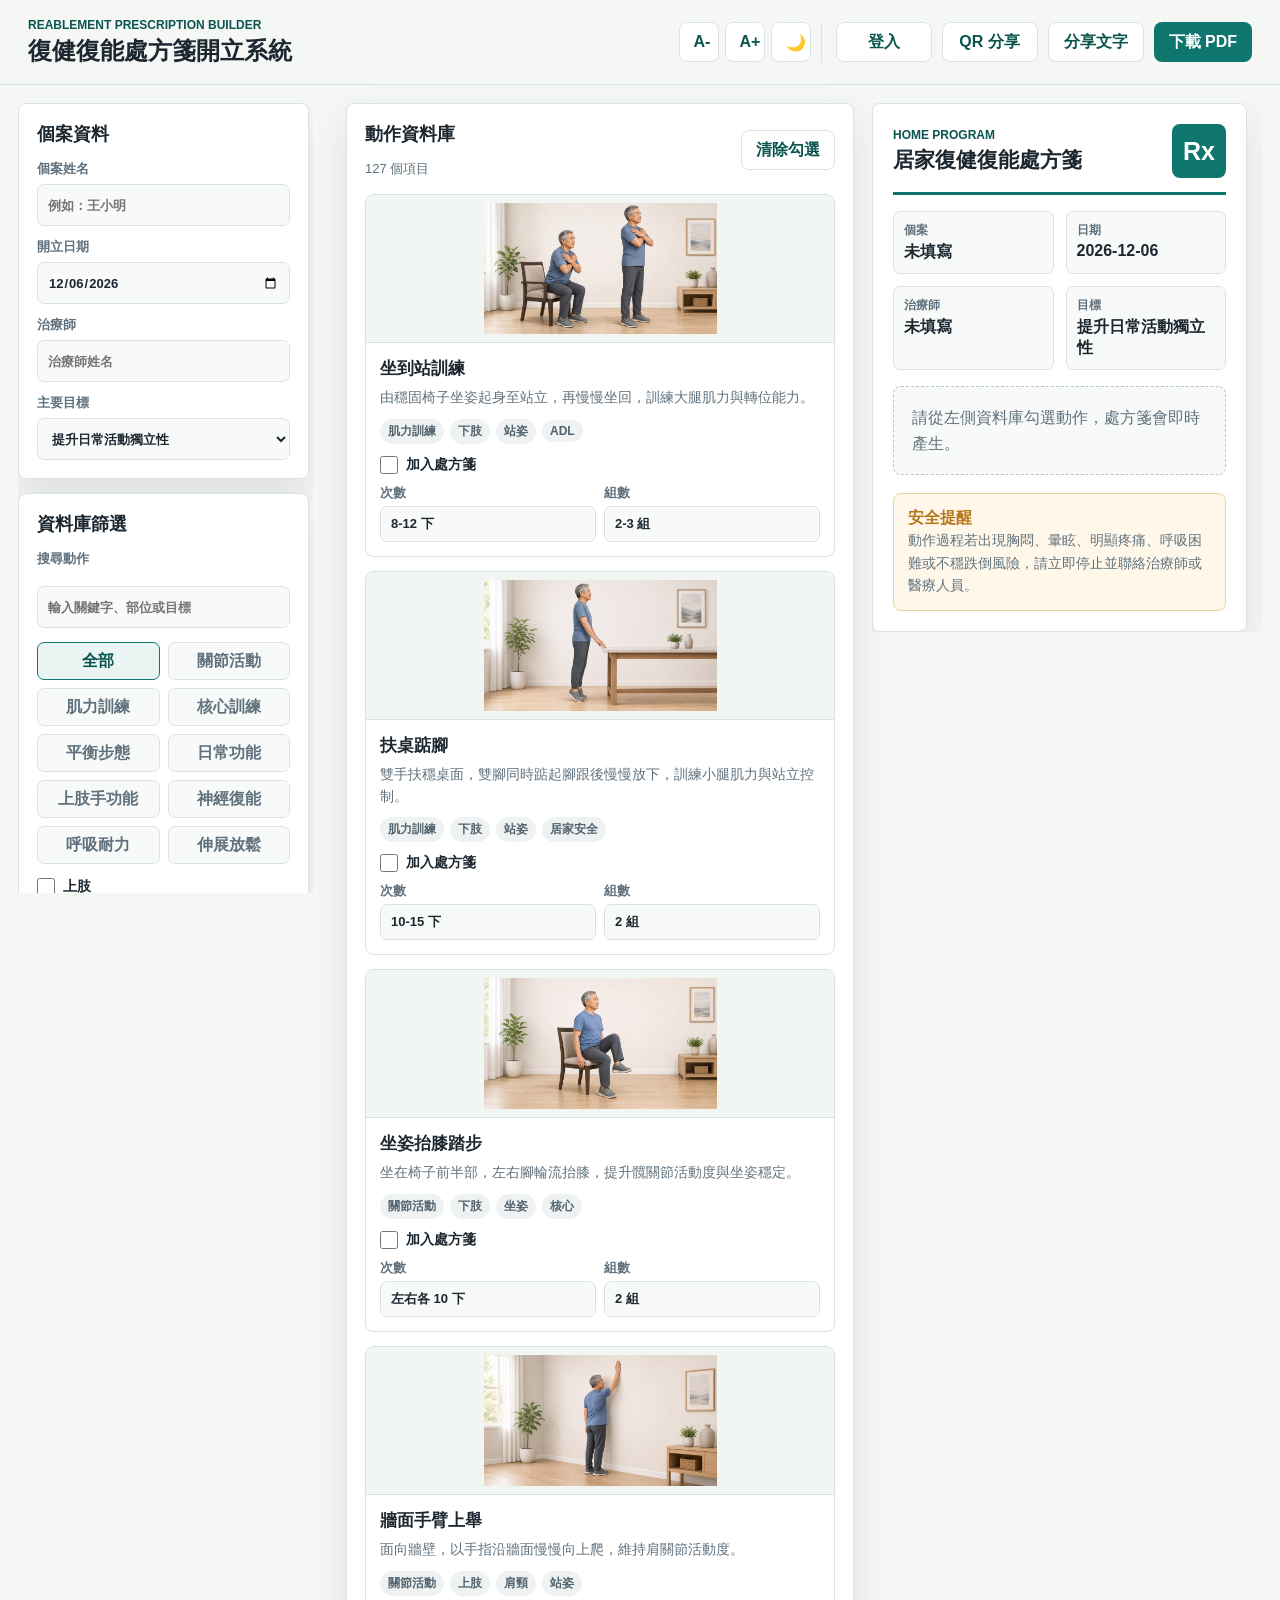
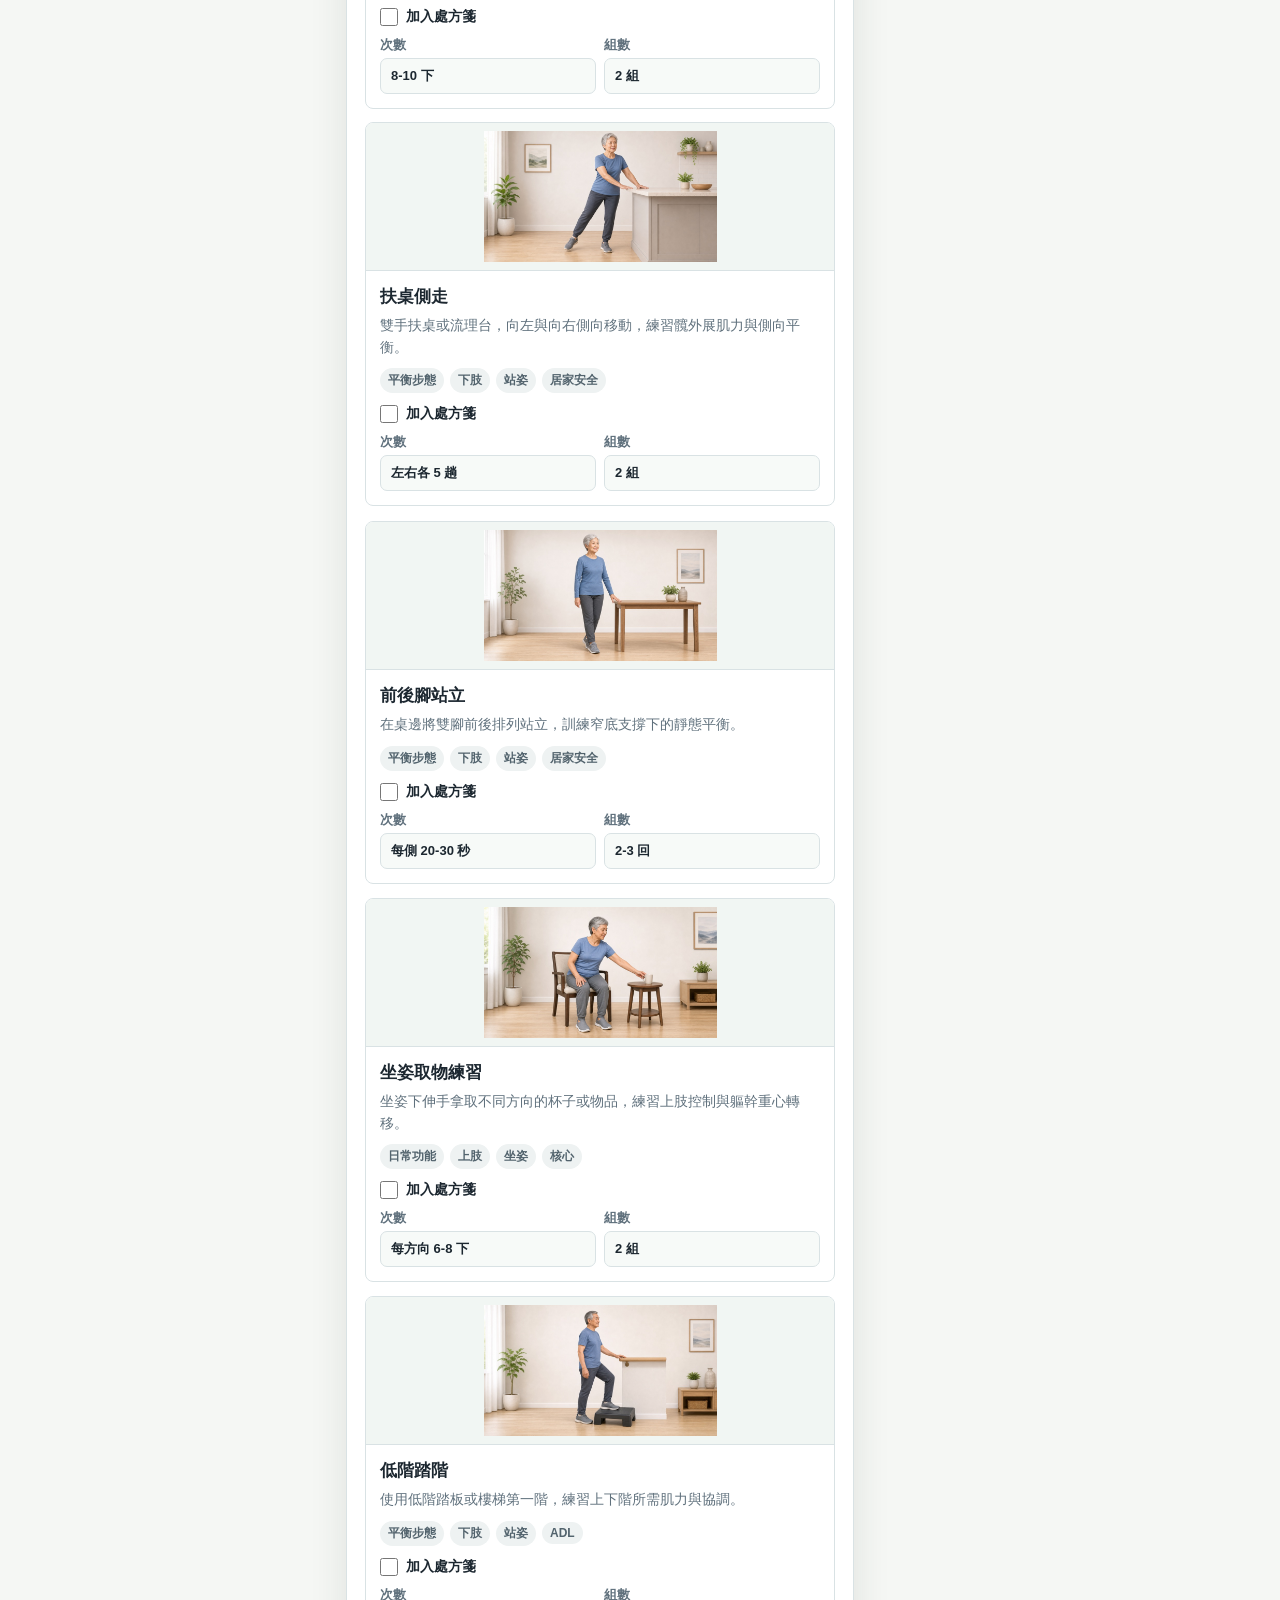
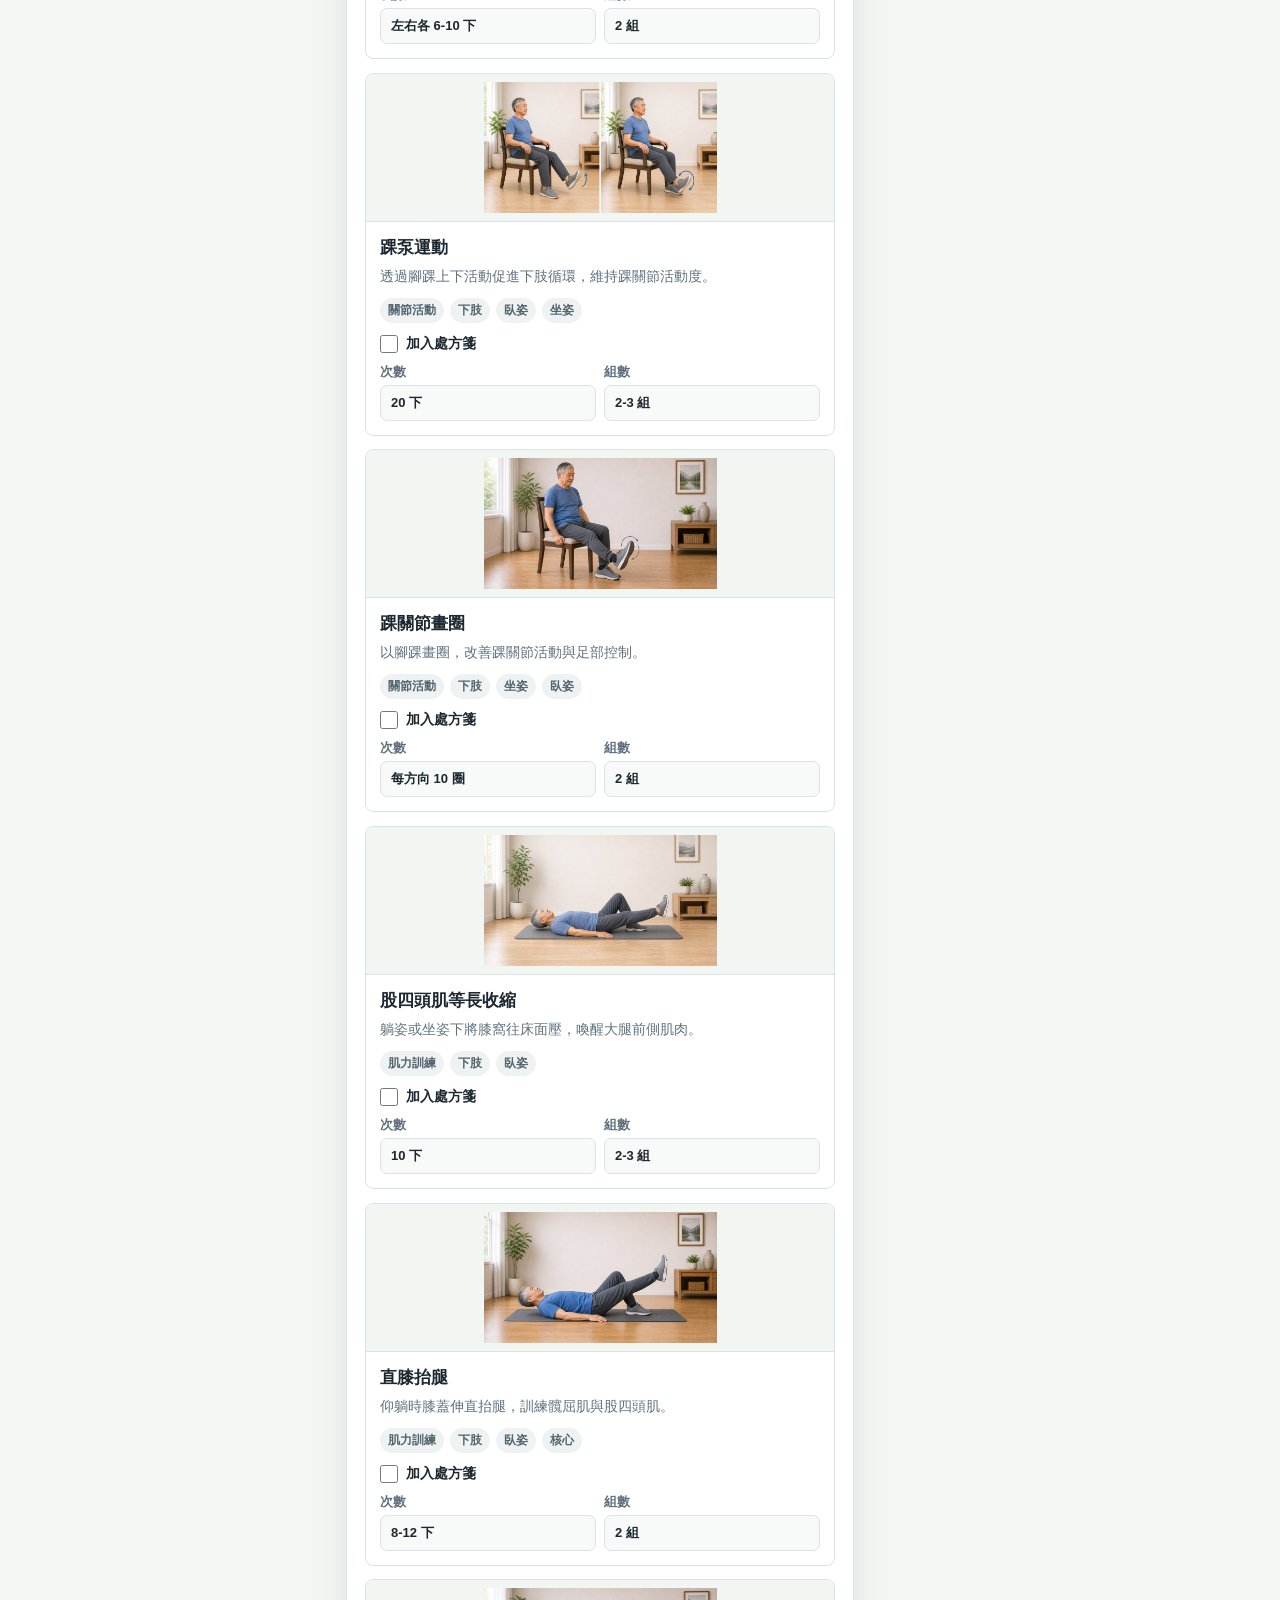
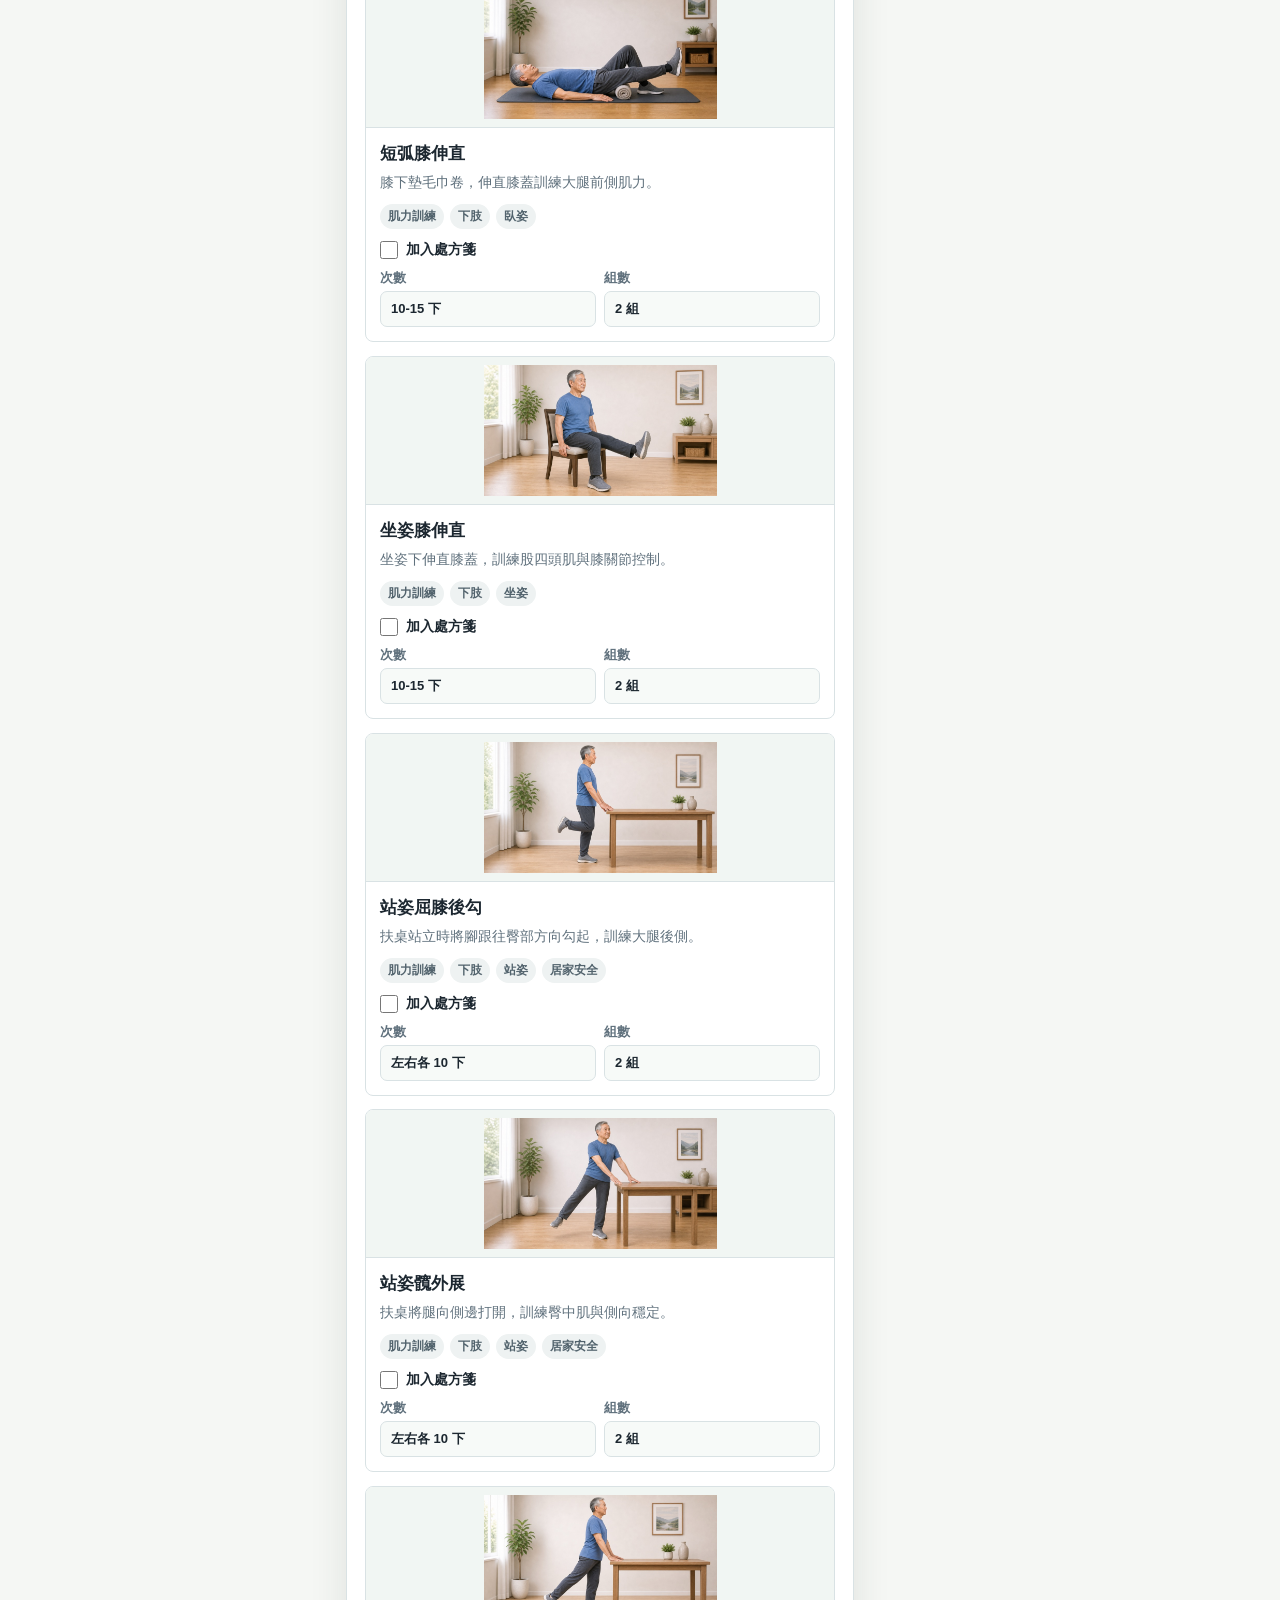
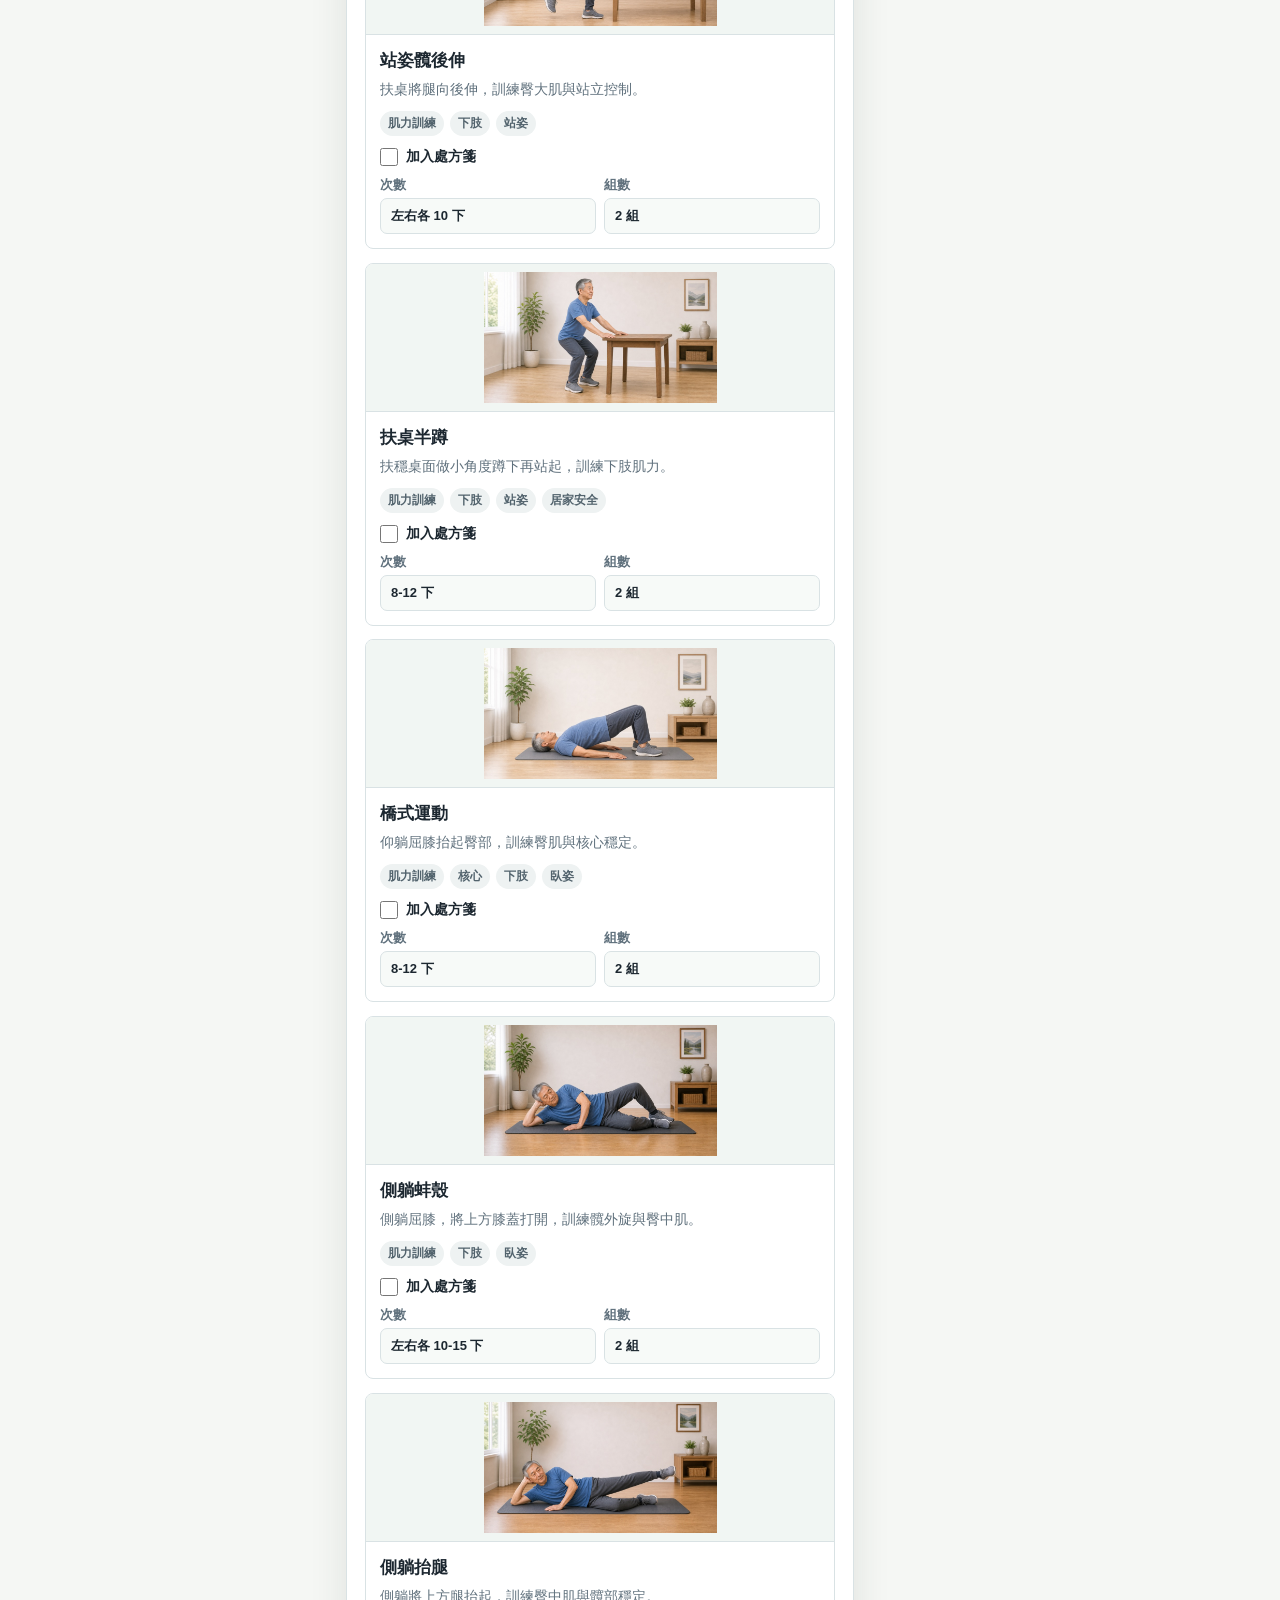
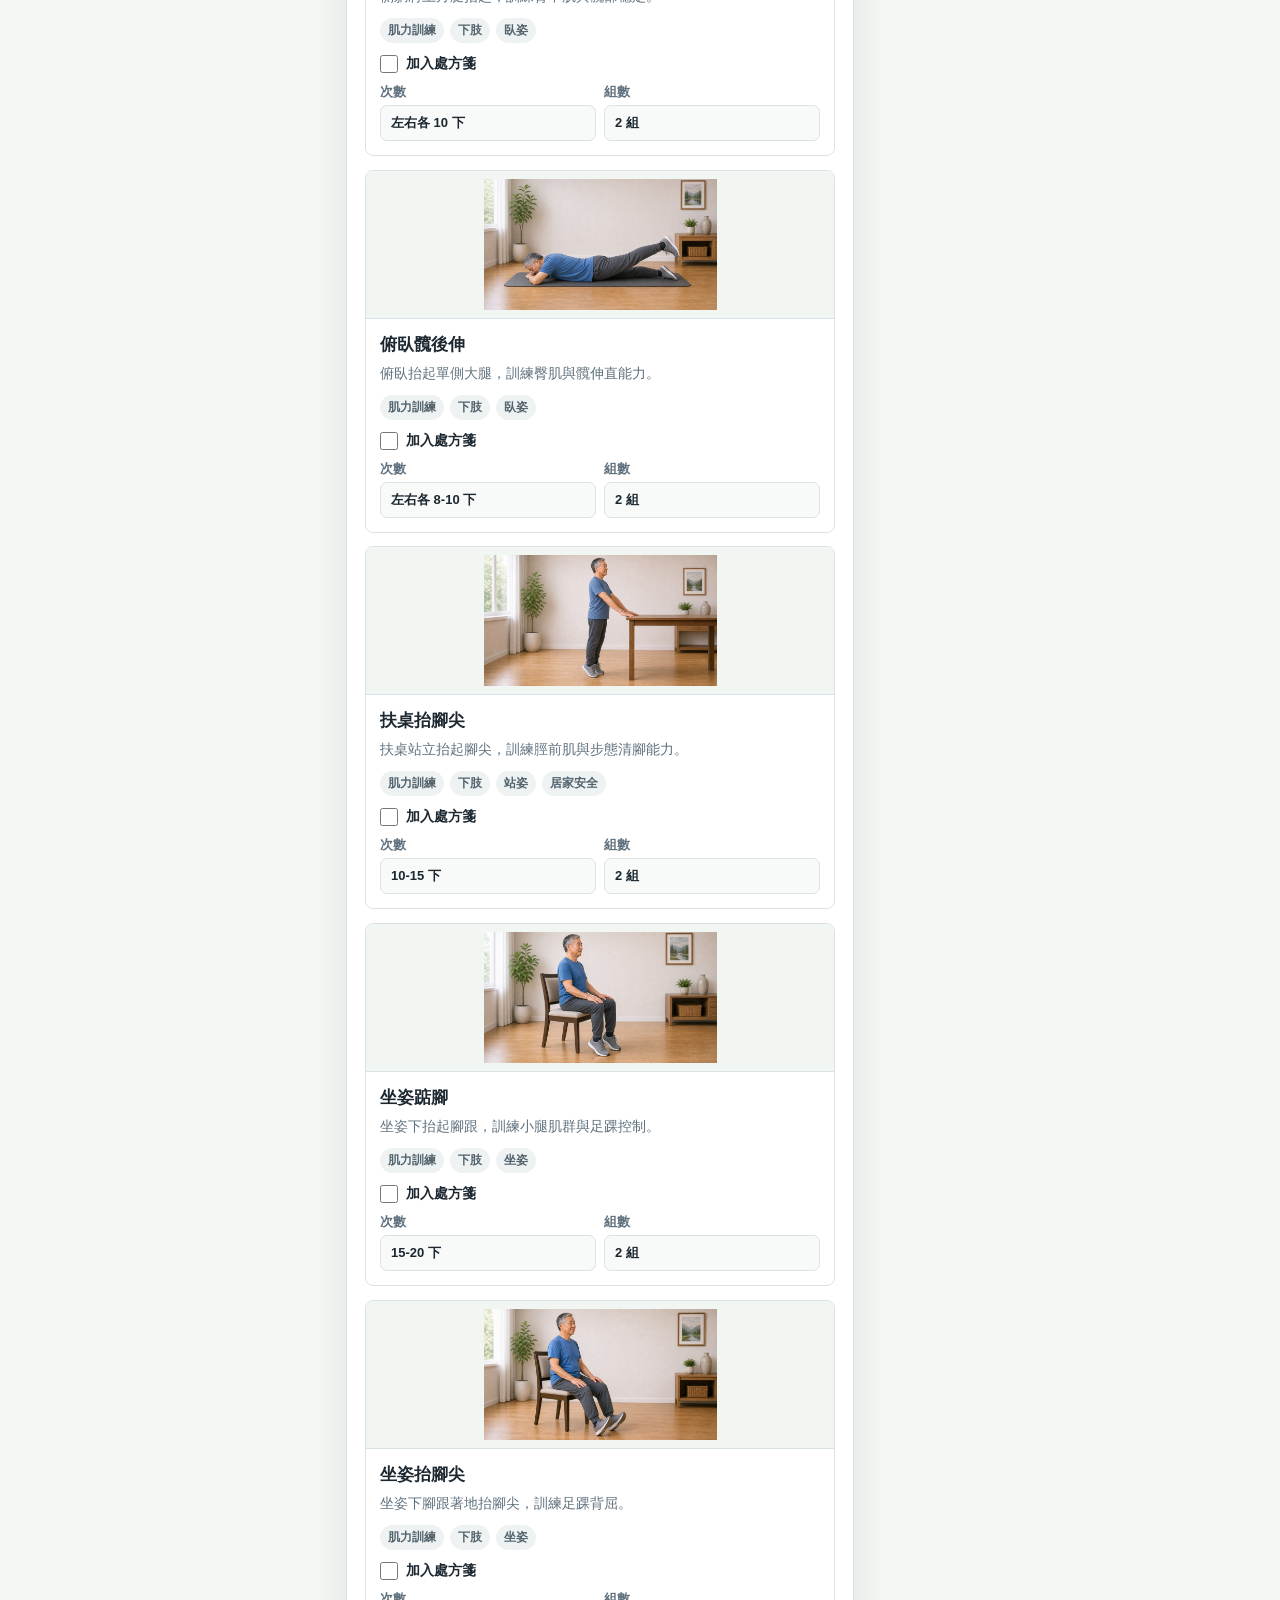
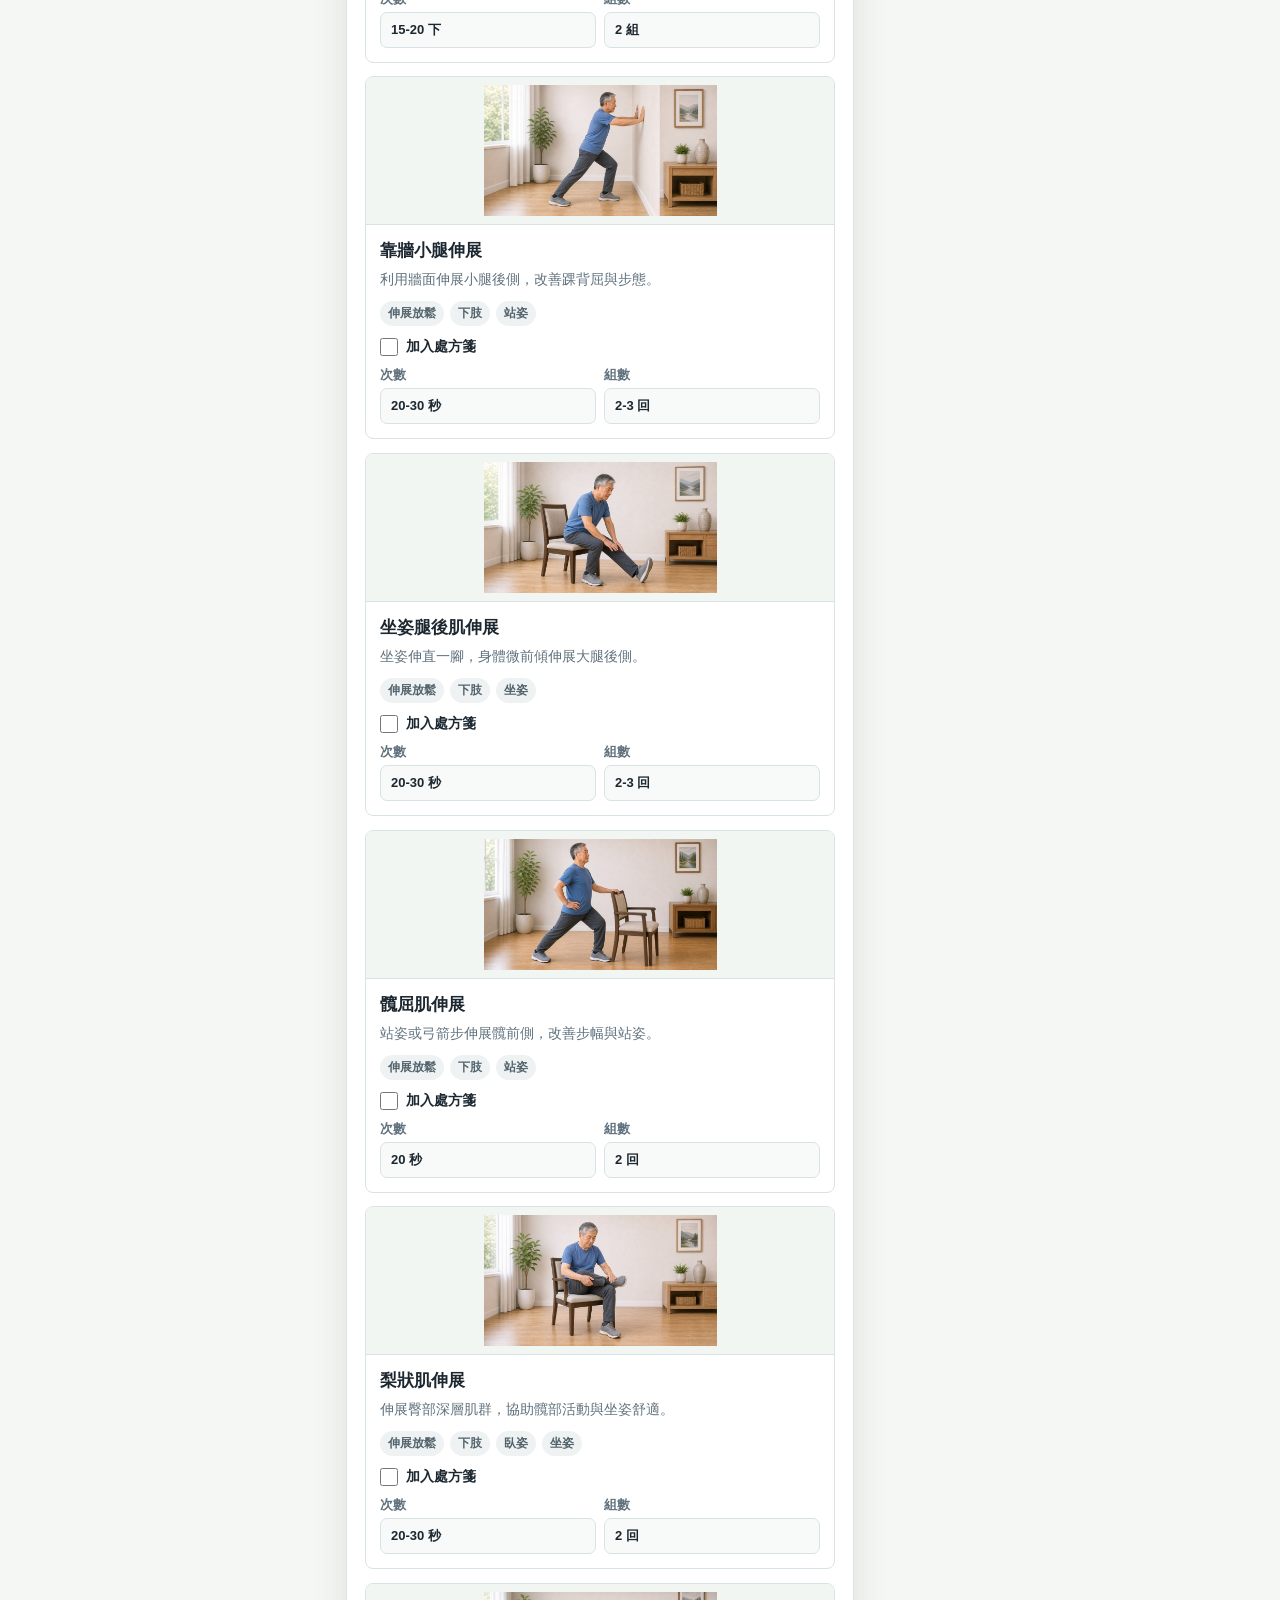
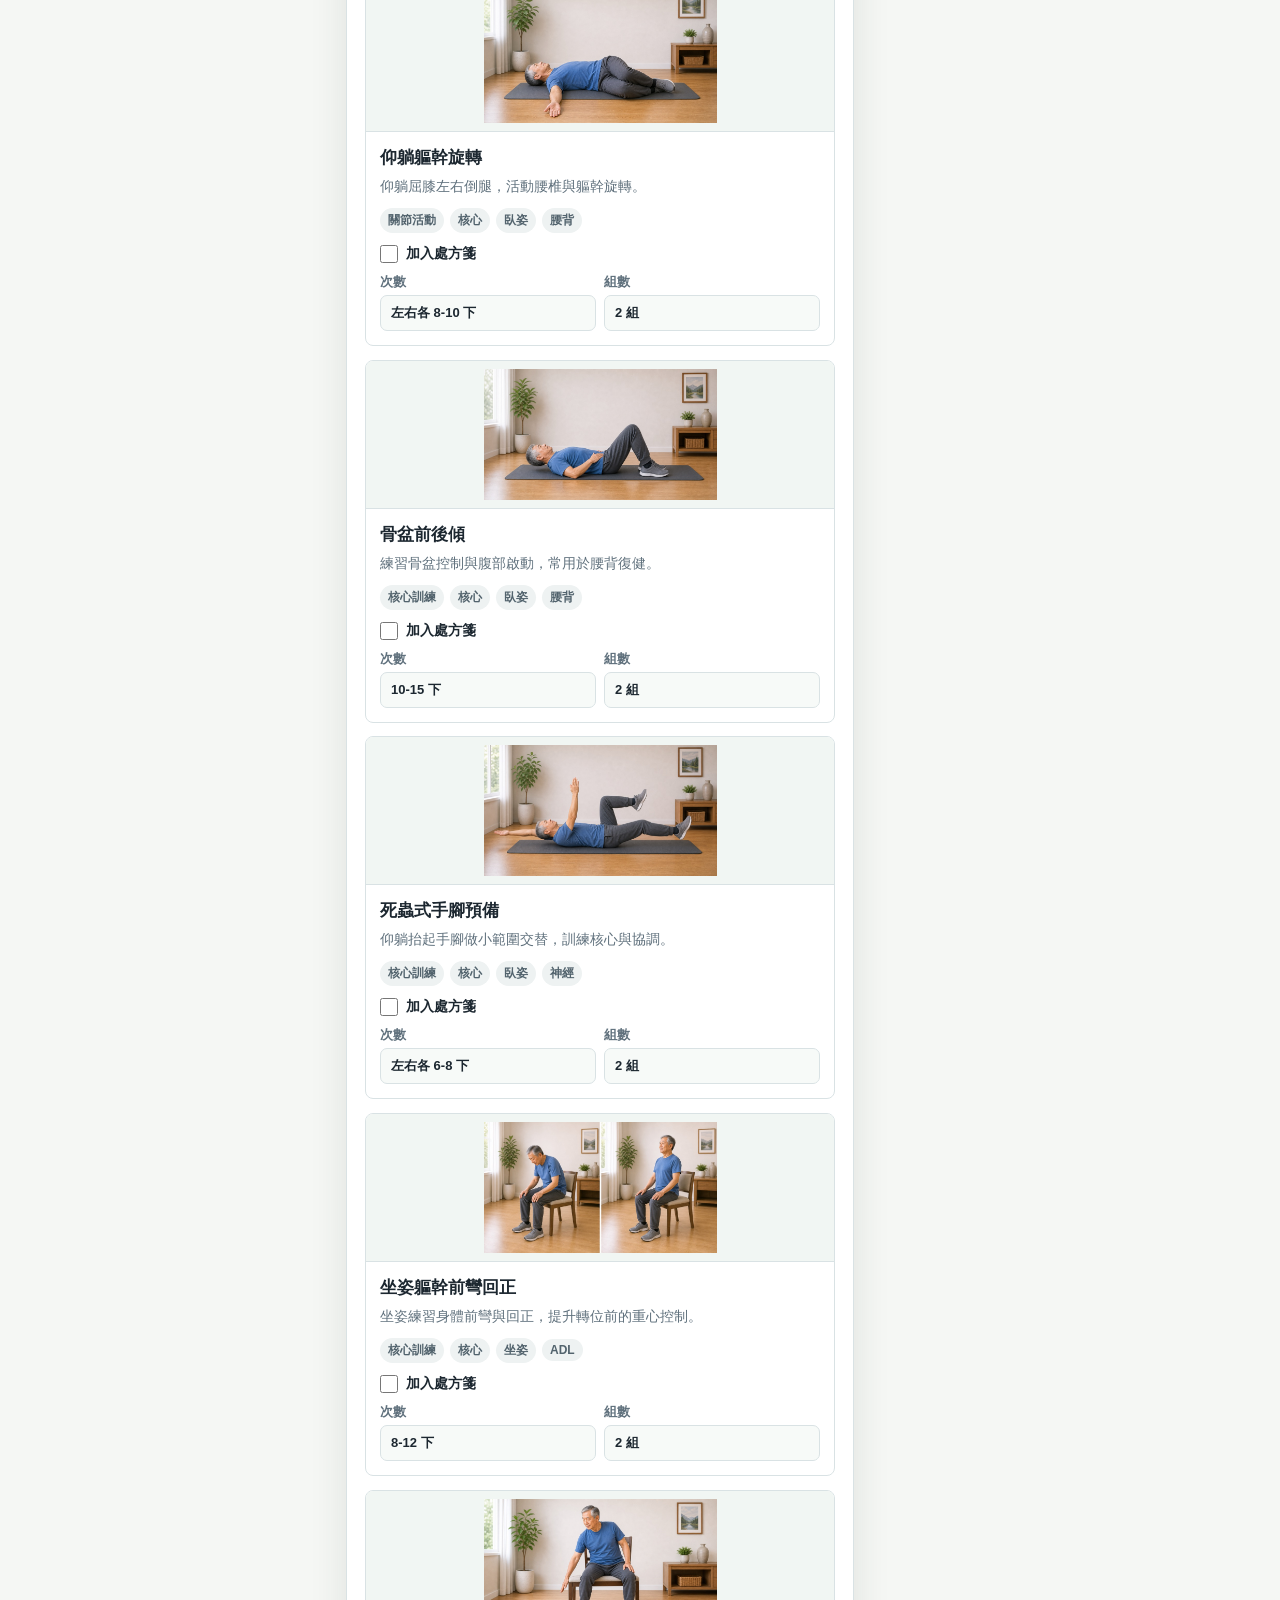
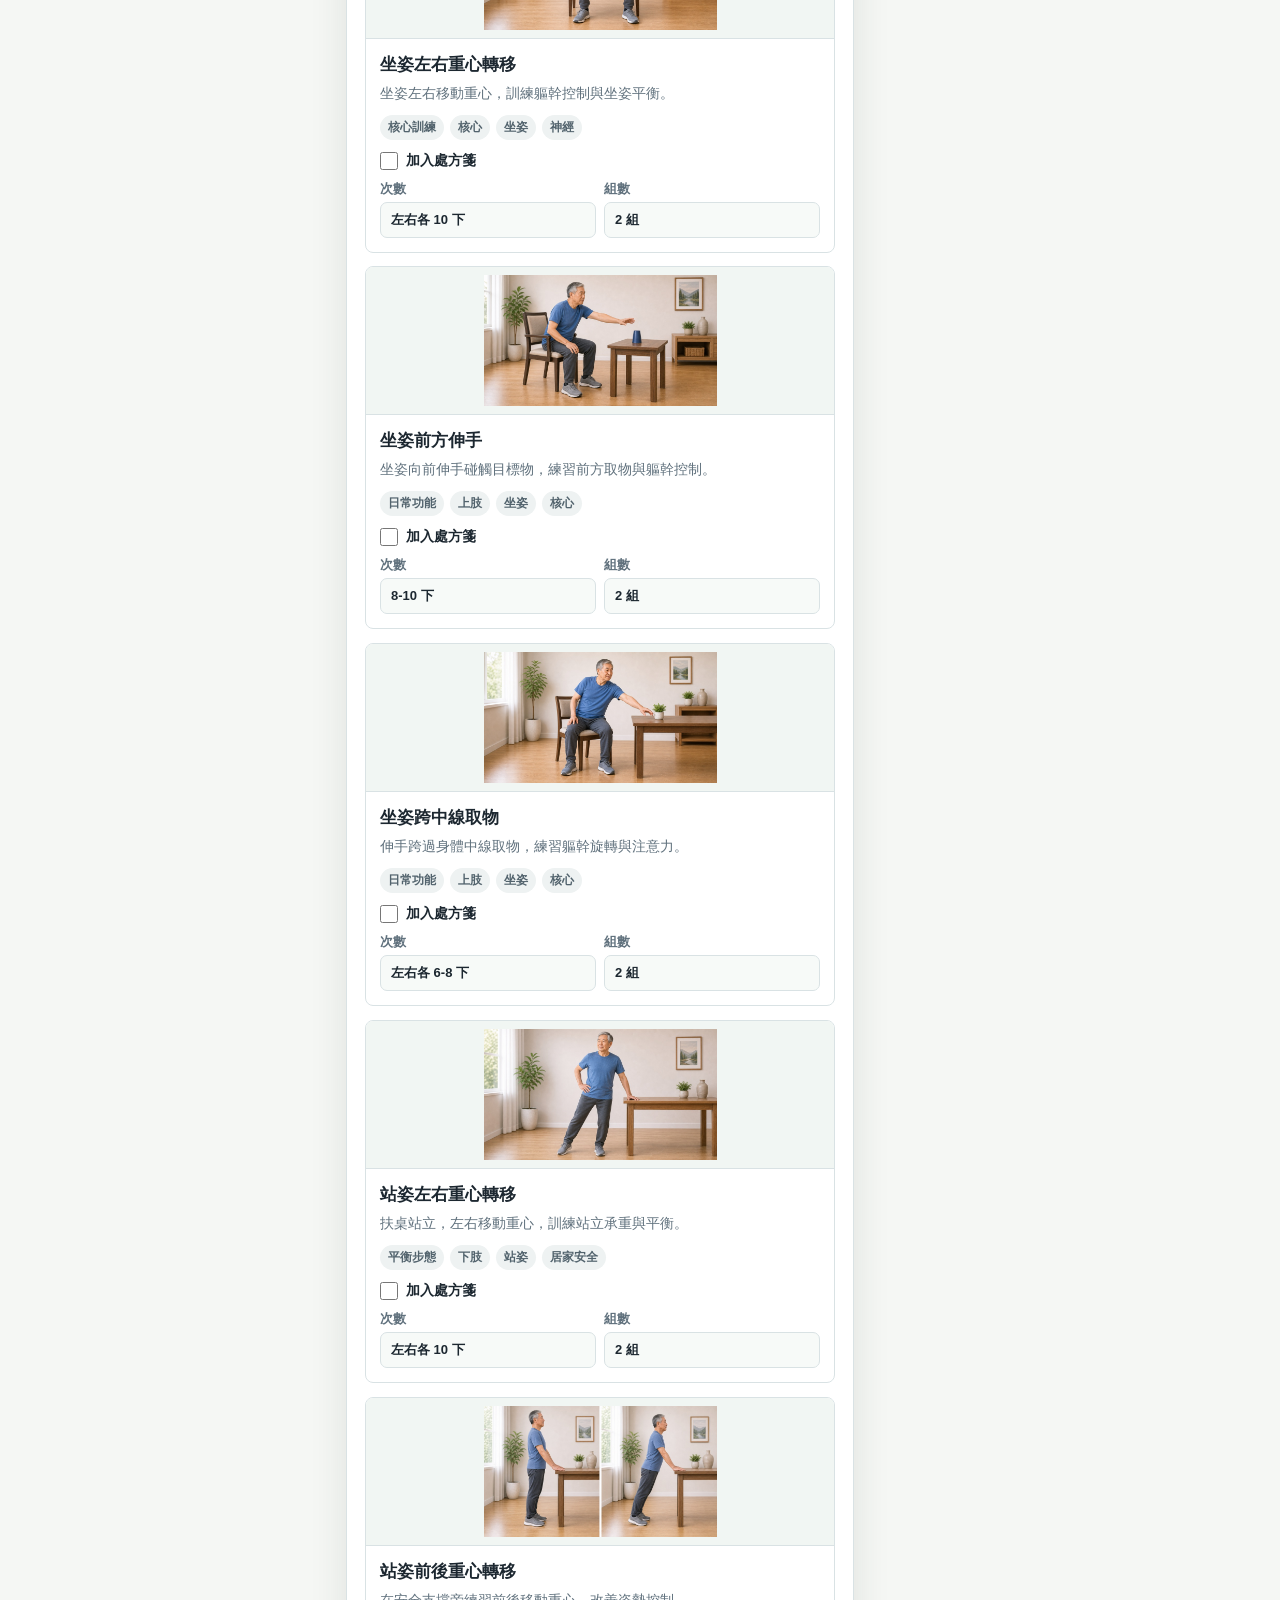
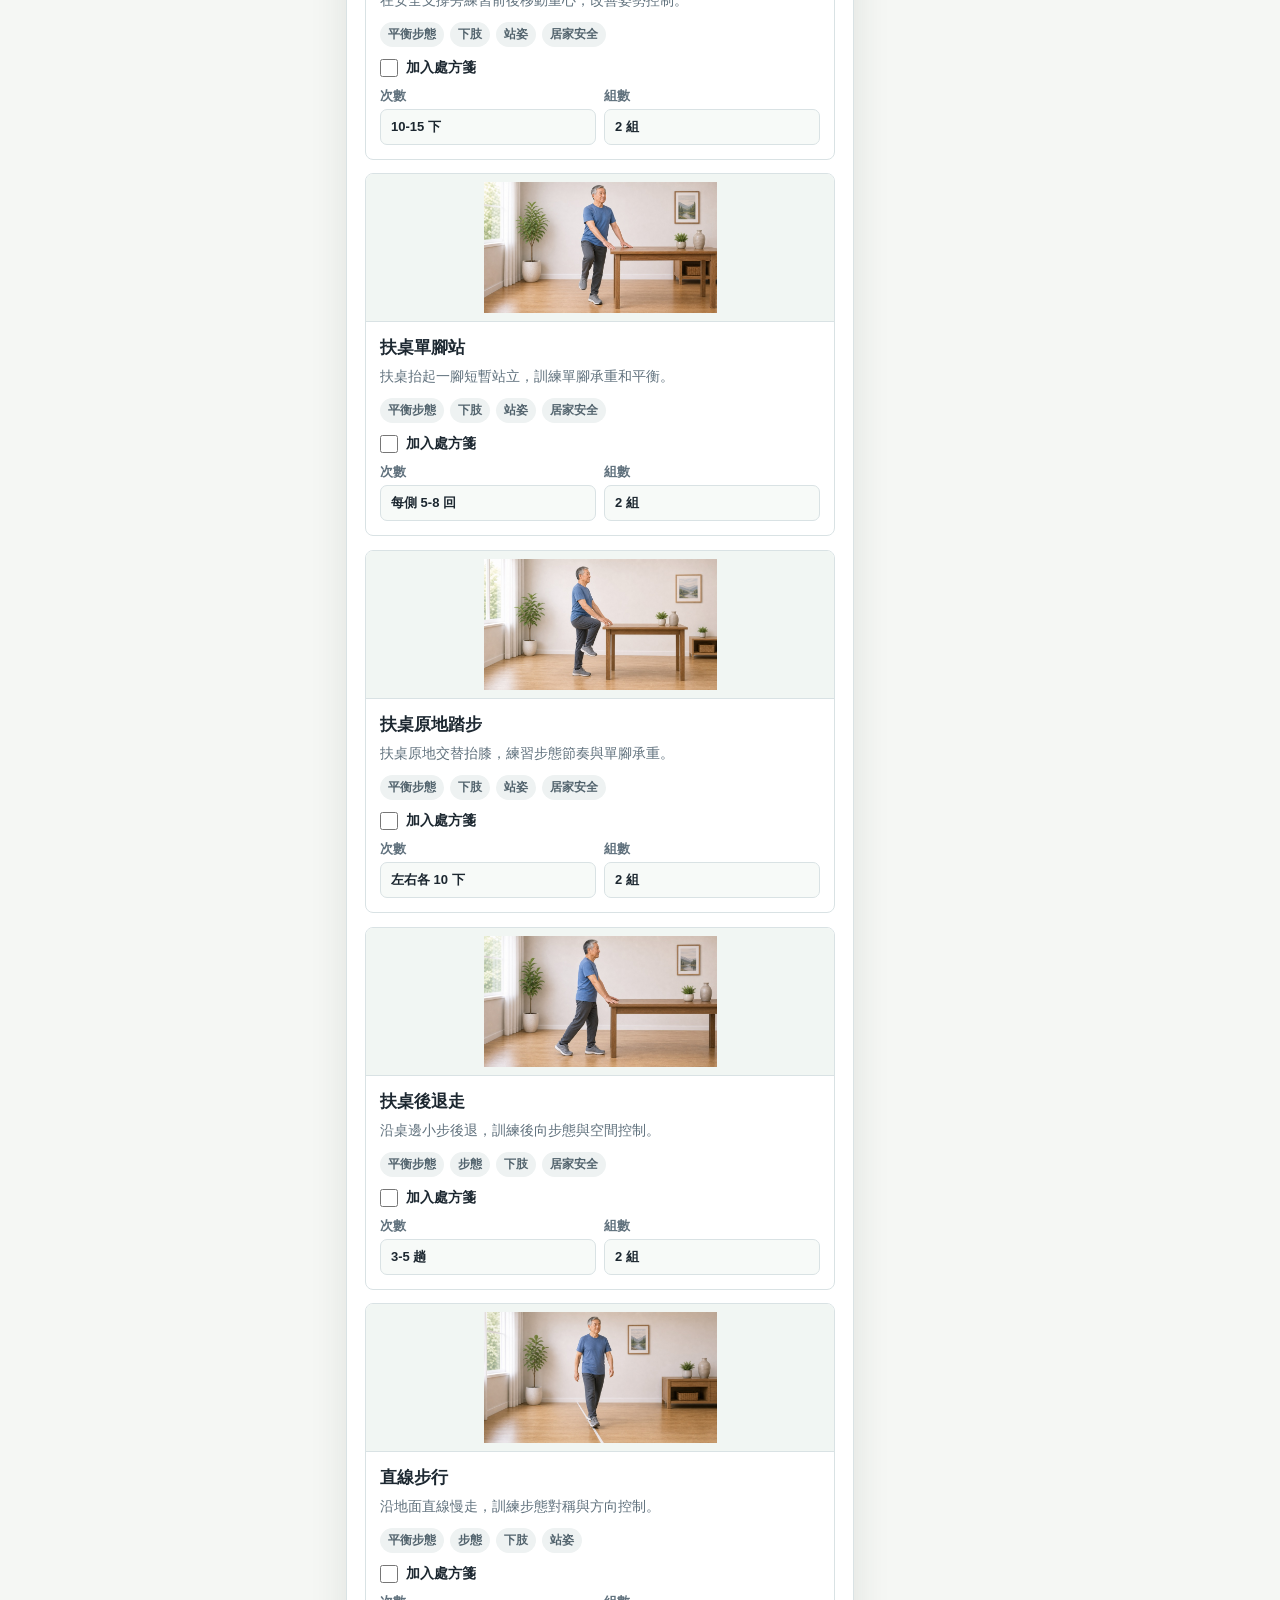
==== commit 11fcff78: "Add files via upload" ====
--- a/index.html
+++ b/index.html
@@ -6,7 +6,7 @@
     <meta charset="utf-8" />
     <meta name="viewport" content="width=device-width, initial-scale=1" />
     <title>復健復能處方箋開立系統</title>
-    <link rel="stylesheet" href="styles.css?v=20260706-custom-goal" />
+    <link rel="stylesheet" href="styles.css?v=20260721-v3" />
 
     <!-- Firebase：用來做登入與雲端資料庫，只是載入程式碼，不會傳送任何病患資料 -->
     <script src="https://www.gstatic.com/firebasejs/10.13.0/firebase-app-compat.js"></script>
@@ -31,6 +31,7 @@
         <span class="auth-status" id="authStatus" hidden></span>
         <button class="secondary-button" id="historyBtn" type="button" hidden>我的處方箋紀錄</button>
         <button class="secondary-button" id="logoutBtn" type="button" hidden>登出</button>
+        <button class="secondary-button" id="loginBtn" type="button">登入</button>
         <button class="secondary-button" id="qrShareBtn" type="button" title="產生 QR Code 讓病患掃碼開啟處方箋">
           QR 分享
         </button>
@@ -42,9 +43,12 @@
       </div>
     </header>
 
-    <div class="login-screen" id="loginScreen">
-      <div class="login-box">
-        <h2>治療師登入</h2>
+    <div class="modal-overlay" id="loginModal" hidden>
+      <div class="modal-box login-box">
+        <div class="modal-head">
+          <h2>治療師登入</h2>
+          <button class="icon-button" id="closeLoginModal" type="button" title="關閉">✕</button>
+        </div>
         <button class="google-login-btn" id="googleLoginBtn" type="button">
           <img src="https://www.gstatic.com/firebasejs/ui/2.0.0/images/auth/google.svg" alt="" width="18" height="18" />
           用 Google 帳號登入
@@ -62,10 +66,11 @@
           <button class="primary-button" type="submit">用電子郵件登入</button>
         </form>
         <p class="login-error" id="loginError" hidden></p>
-      </div>
-    </div>
-
-    <main class="workspace" id="mainWorkspace" hidden>
+        <p class="modal-hint">登入後可以使用「QR 分享」與「我的處方箋紀錄」。不登入也能照常開立、下載處方箋。</p>
+      </div>
+    </div>
+
+    <main class="workspace" id="mainWorkspace">
       <section class="left-panel" aria-label="個案與篩選">
         <div class="panel-block">
           <h2>個案資料</h2>
@@ -191,7 +196,7 @@
     </div>
 
     <script src="firebase-init.js"></script>
-    <script src="exercises-data.js?v=20260706-custom-goal"></script>
-    <script src="app.js?v=20260706-custom-goal"></script>
+    <script src="exercises-data.js?v=20260721-v3"></script>
+    <script src="app.js?v=20260721-v3"></script>
   </body>
 </html>
--- a/styles.css
+++ b/styles.css
@@ -1,661 +1,677 @@
-:root {
-  color-scheme: light;
-  --ink: #1c2730;
-  --muted: #60717d;
-  --line: #d9e2e4;
-  --panel: #ffffff;
-  --page: #f5f7f4;
-  --accent: #0f766e;
-  --accent-dark: #0b554f;
-  --amber: #b7791f;
-  --rose: #b64254;
-  --blue: #28658e;
-  --shadow: 0 16px 38px rgba(42, 53, 58, 0.11);
-}
-
-/* 深色模式：切換按鈕會在 <html> 加上 data-theme="dark"，
-   這裡把同一組變數換成深色版本，其他 CSS 完全不用重寫。 */
-:root[data-theme="dark"] {
-  color-scheme: dark;
-  --ink: #eef1f3;
-  --muted: #9aa7ad;
-  --line: #33424a;
-  --panel: #16211f;
-  --page: #0f1716;
-  --accent: #35b8a8;
-  --accent-dark: #7fe0d2;
-  --amber: #e0ab5c;
-  --rose: #e08497;
-  --blue: #6fa8d6;
-  --shadow: 0 16px 38px rgba(0, 0, 0, 0.45);
-}
-
-* {
-  box-sizing: border-box;
-}
-
-html {
-  scroll-behavior: smooth;
-}
-
-body {
-  margin: 0;
-  min-height: 100vh;
-  background: var(--page);
-  color: var(--ink);
-  font-family: -apple-system, BlinkMacSystemFont, "Segoe UI", "Noto Sans TC", sans-serif;
-}
-
-button,
-input,
-select,
-textarea {
-  font: inherit;
-}
-
-button {
-  cursor: pointer;
-}
-
-.app-header {
-  position: sticky;
-  top: 0;
-  z-index: 5;
-  display: flex;
-  align-items: center;
-  justify-content: space-between;
-  gap: 20px;
-  padding: 18px 28px;
-  background: rgba(245, 247, 244, 0.92);
-  border-bottom: 1px solid var(--line);
-  backdrop-filter: blur(12px);
-}
-
-.eyebrow {
-  margin: 0 0 4px;
-  color: var(--accent-dark);
-  font-size: 12px;
-  font-weight: 700;
-  letter-spacing: 0;
-  text-transform: uppercase;
-}
-
-h1,
-h2,
-h3,
-p {
-  margin-top: 0;
-}
-
-h1 {
-  margin-bottom: 0;
-  font-size: 24px;
-  line-height: 1.25;
-}
-
-h2 {
-  margin-bottom: 14px;
-  font-size: 18px;
-}
-
-.header-actions,
-.library-head,
-.card-actions,
-.exercise-meta,
-.rx-header {
-  display: flex;
-  align-items: center;
-}
-
-.header-actions {
-  gap: 10px;
-  flex-wrap: wrap;
-}
-
-.a11y-controls {
-  display: flex;
-  gap: 6px;
-  margin-right: 4px;
-  padding-right: 10px;
-  border-right: 1px solid var(--line);
-}
-
-.a11y-controls .icon-button {
-  width: 40px;
-  min-height: 40px;
-}
-
-/* 字級調整：用 zoom 放大整個工作區，不需要一條一條改字體大小 */
-[data-font-size="large"] .workspace {
-  zoom: 1.12;
-}
-
-[data-font-size="xlarge"] .workspace {
-  zoom: 1.25;
-}
-
-.download-status {
-  min-width: 112px;
-  color: var(--muted);
-  font-size: 13px;
-  font-weight: 700;
-  line-height: 1.3;
-}
-
-.download-status:empty {
-  display: none;
-}
-
-.download-status[data-type="success"] {
-  color: var(--accent-dark);
-}
-
-.download-status[data-type="error"] {
-  color: var(--rose);
-}
-
-.primary-button,
-.ghost-button,
-.secondary-button,
-.icon-button {
-  min-height: 40px;
-  border: 1px solid transparent;
-  border-radius: 8px;
-  padding: 0 14px;
-  font-weight: 700;
-  white-space: nowrap;
-}
-
-.primary-button {
-  background: var(--accent);
-  color: #fff;
-}
-
-.primary-button:hover {
-  background: var(--accent-dark);
-}
-
-.ghost-button {
-  background: #fff;
-  color: var(--accent-dark);
-  border-color: var(--line);
-}
-
-.secondary-button {
-  background: #fff;
-  color: var(--accent-dark);
-  border-color: var(--line);
-  min-width: 96px;
-}
-
-.icon-button {
-  width: 46px;
-  background: #fff;
-  color: var(--accent-dark);
-  border-color: var(--line);
-}
-
-.workspace {
-  display: grid;
-  grid-template-columns: 310px minmax(420px, 1fr) 390px;
-  gap: 18px;
-  padding: 18px;
-}
-
-.left-panel,
-.prescription-panel {
-  align-self: start;
-  position: sticky;
-  top: 92px;
-}
-
-.left-panel {
-  max-height: calc(100vh - 110px);
-  overflow-y: auto;
-  overscroll-behavior: contain;
-  padding-right: 4px;
-  scrollbar-gutter: stable;
-  -webkit-overflow-scrolling: touch;
-}
-
-.prescription-panel {
-  max-height: calc(100vh - 110px);
-  overflow-y: auto;
-  overscroll-behavior: contain;
-  scrollbar-gutter: stable;
-  -webkit-overflow-scrolling: touch;
-}
-
-.panel-block,
-.exercise-library,
-.preview-shell {
-  background: var(--panel);
-  border: 1px solid var(--line);
-  border-radius: 8px;
-  box-shadow: var(--shadow);
-}
-
-.panel-block {
-  padding: 18px;
-  margin-bottom: 14px;
-}
-
-.form-grid,
-.search-field {
-  display: grid;
-  gap: 12px;
-}
-
-label {
-  color: var(--muted);
-  font-size: 13px;
-  font-weight: 700;
-}
-
-input,
-select {
-  width: 100%;
-  min-height: 42px;
-  margin-top: 6px;
-  padding: 8px 10px;
-  color: var(--ink);
-  background: #fbfcfb;
-  border: 1px solid var(--line);
-  border-radius: 7px;
-}
-
-input:focus,
-select:focus {
-  border-color: var(--accent);
-  box-shadow: 0 0 0 3px rgba(15, 118, 110, 0.15);
-  outline: none;
-}
-
-.segmented {
-  display: grid;
-  grid-template-columns: repeat(2, minmax(0, 1fr));
-  gap: 8px;
-  margin: 14px 0;
-}
-
-.segment-button {
-  min-height: 38px;
-  padding: 0 10px;
-  background: #f7faf8;
-  border: 1px solid var(--line);
-  border-radius: 7px;
-  color: var(--muted);
-  font-weight: 800;
-}
-
-.segment-button.active {
-  background: #dcefeb;
-  border-color: var(--accent);
-  color: var(--accent-dark);
-}
-
-.check-list {
-  display: grid;
-  gap: 8px;
-}
-
-.check-pill {
-  display: flex;
-  align-items: center;
-  gap: 8px;
-  color: var(--ink);
-  font-size: 14px;
-  font-weight: 600;
-}
-
-.check-pill input {
-  width: 18px;
-  min-height: 18px;
-  margin: 0;
-  accent-color: var(--accent);
-}
-
-.exercise-library {
-  min-height: calc(100vh - 128px);
-  padding: 18px;
-}
-
-.library-head {
-  justify-content: space-between;
-  gap: 16px;
-  margin-bottom: 16px;
-}
-
-.library-head p {
-  margin-bottom: 0;
-  color: var(--muted);
-  font-size: 13px;
-}
-
-.exercise-grid {
-  display: grid;
-  grid-template-columns: repeat(auto-fill, minmax(250px, 1fr));
-  gap: 14px;
-}
-
-.exercise-card {
-  overflow: hidden;
-  background: #fff;
-  border: 1px solid var(--line);
-  border-radius: 8px;
-  contain: layout paint;
-}
-
-.exercise-card.selected {
-  border-color: var(--accent);
-  box-shadow: 0 0 0 3px rgba(15, 118, 110, 0.13);
-}
-
-.exercise-visual {
-  position: relative;
-  height: 148px;
-  padding: 8px;
-  background: #f1f6f3;
-  border-bottom: 1px solid var(--line);
-}
-
-.video-play-btn {
-  position: absolute;
-  right: 14px;
-  bottom: 14px;
-  display: flex;
-  align-items: center;
-  gap: 5px;
-  min-height: 30px;
-  padding: 0 10px;
-  background: rgba(28, 39, 48, 0.78);
-  color: #fff;
-  border: none;
-  border-radius: 999px;
-  font-size: 12px;
-  font-weight: 700;
-}
-
-.rx-video-link {
-  display: inline-flex;
-  align-items: center;
-  gap: 5px;
-  margin-top: 4px;
-  padding: 0;
-  background: none;
-  border: none;
-  color: var(--accent-dark);
-  font-size: 13px;
-  font-weight: 700;
-  text-decoration: underline;
-}
-
-.exercise-visual img {
-  width: 100%;
-  height: 100%;
-  display: block;
-  object-fit: contain;
-  object-position: center;
-  border-radius: 6px;
-}
-
-.exercise-body {
-  padding: 14px;
-}
-
-.exercise-body h3 {
-  margin-bottom: 7px;
-  font-size: 17px;
-}
-
-.exercise-body p {
-  margin-bottom: 10px;
-  color: var(--muted);
-  font-size: 14px;
-  line-height: 1.55;
-}
-
-.exercise-meta {
-  flex-wrap: wrap;
-  gap: 6px;
-  margin-bottom: 12px;
-}
-
-.tag {
-  border-radius: 999px;
-  padding: 4px 8px;
-  background: #eef2f2;
-  color: #52636d;
-  font-size: 12px;
-  font-weight: 700;
-}
-
-.card-actions {
-  justify-content: space-between;
-  gap: 8px;
-}
-
-.card-actions label {
-  display: flex;
-  align-items: center;
-  gap: 8px;
-  color: var(--ink);
-  font-size: 14px;
-}
-
-.card-actions input {
-  width: 18px;
-  min-height: 18px;
-  margin: 0;
-  accent-color: var(--accent);
-}
-
-.dose-inputs {
-  display: grid;
-  grid-template-columns: 1fr 1fr;
-  gap: 8px;
-  margin-top: 10px;
-}
-
-.dose-inputs input {
-  min-height: 36px;
-  margin-top: 4px;
-  font-size: 13px;
-}
-
-.preview-shell {
-  padding: 20px;
-}
-
-.rx-header {
-  justify-content: space-between;
-  padding-bottom: 14px;
-  border-bottom: 3px solid var(--accent);
-}
-
-.rx-header h2 {
-  margin-bottom: 0;
-  font-size: 21px;
-}
-
-.rx-mark {
-  display: grid;
-  place-items: center;
-  width: 54px;
-  height: 54px;
-  color: #fff;
-  background: var(--accent);
-  border-radius: 8px;
-  font-size: 25px;
-  font-weight: 900;
-}
-
-.rx-meta {
-  display: grid;
-  grid-template-columns: 1fr 1fr;
-  gap: 12px;
-  margin: 16px 0;
-}
-
-.rx-meta div {
-  padding: 10px;
-  background: #f7faf8;
-  border: 1px solid var(--line);
-  border-radius: 7px;
-}
-
-.rx-meta dt {
-  color: var(--muted);
-  font-size: 12px;
-  font-weight: 800;
-}
-
-.rx-meta dd {
-  margin: 3px 0 0;
-  font-weight: 800;
-}
-
-.rx-empty {
-  padding: 18px;
-  color: var(--muted);
-  background: #fbfcfb;
-  border: 1px dashed #b8c8c9;
-  border-radius: 8px;
-  line-height: 1.6;
-}
-
-.rx-item {
-  display: grid;
-  grid-template-columns: 96px 1fr;
-  gap: 12px;
-  align-items: start;
-  padding: 14px 0;
-  border-bottom: 1px solid var(--line);
-}
-
-.rx-item img {
-  width: 96px;
-  height: 68px;
-  display: block;
-  object-fit: contain;
-  background: #f1f6f3;
-  border: 1px solid var(--line);
-  border-radius: 7px;
-}
-
-.rx-item h3 {
-  margin-bottom: 7px;
-  font-size: 16px;
-}
-
-.rx-item p,
-.rx-note p {
-  margin-bottom: 0;
-  color: var(--muted);
-  font-size: 14px;
-  line-height: 1.6;
-}
-
-.rx-dose {
-  display: flex;
-  flex-wrap: wrap;
-  gap: 8px;
-  margin: 10px 0;
-}
-
-.rx-dose span {
-  padding: 5px 8px;
-  background: #eaf4f2;
-  border-radius: 7px;
-  color: var(--accent-dark);
-  font-size: 13px;
-  font-weight: 800;
-}
-
-.rx-note {
-  margin-top: 18px;
-  padding: 14px;
-  background: #fff8ea;
-  border: 1px solid #ead29f;
-  border-radius: 8px;
-}
-
-.rx-note strong {
-  color: var(--amber);
-}
-
-@media (max-width: 1180px) {
-  .workspace {
-    grid-template-columns: 300px 1fr;
-  }
-
-  .prescription-panel {
-    grid-column: 1 / -1;
-    position: static;
-  }
-}
-
-@media (max-width: 760px) {
-  .app-header,
-  .workspace {
-    padding: 14px;
-  }
-
-  .app-header {
-    align-items: flex-start;
-    flex-direction: column;
-  }
-
-  .workspace {
-    grid-template-columns: 1fr;
-  }
-
-  .left-panel {
-    max-height: none;
-    overflow: visible;
-    position: static;
-    padding-right: 0;
-  }
-
-  .prescription-panel {
-    max-height: none;
-    overflow: visible;
-  }
-
-  .header-actions {
-    width: 100%;
-    flex-wrap: wrap;
-  }
-
-  .secondary-button {
-    flex: 0 0 auto;
-    min-width: 96px;
-  }
-
-  .primary-button {
-    flex: 1;
-    min-width: 0;
-  }
-
-  .download-status {
-    flex-basis: 100%;
-    min-width: 0;
-  }
-
-  .rx-meta {
-    grid-template-columns: 1fr;
-  }
-
-  .rx-item {
-    grid-template-columns: 82px 1fr;
-  }
-
-  .rx-item img {
-    width: 82px;
-    height: 62px;
-  }
-}
-
+:root {
+  color-scheme: light;
+  --ink: #1c2730;
+  --muted: #60717d;
+  --line: #d9e2e4;
+  --panel: #ffffff;
+  --page: #f5f7f4;
+  --accent: #0f766e;
+  --accent-dark: #0b554f;
+  --amber: #b7791f;
+  --rose: #b64254;
+  --blue: #28658e;
+  --shadow: 0 16px 38px rgba(42, 53, 58, 0.11);
+  --panel-soft: #f7faf8;
+  --tag-bg: #eef2f2;
+  --tag-text: #52636d;
+  --dose-bg: #eaf4f2;
+  --note-bg: #fff8ea;
+  --note-border: #ead29f;
+  --dashed-border: #b8c8c9;
+  --visual-bg: #f1f6f3;
+}
+
+/* 深色模式：切換按鈕會在 <html> 加上 data-theme="dark"，
+   這裡把同一組變數換成深色版本，其他 CSS 完全不用重寫。 */
+:root[data-theme="dark"] {
+  color-scheme: dark;
+  --ink: #eef1f3;
+  --muted: #9aa7ad;
+  --line: #33424a;
+  --panel: #16211f;
+  --page: #0f1716;
+  --accent: #35b8a8;
+  --accent-dark: #7fe0d2;
+  --amber: #e0ab5c;
+  --rose: #e08497;
+  --blue: #6fa8d6;
+  --shadow: 0 16px 38px rgba(0, 0, 0, 0.45);
+  --panel-soft: #1c2b29;
+  --tag-bg: #24413d;
+  --tag-text: #a9d8d0;
+  --dose-bg: #1e3733;
+  --note-bg: #33291a;
+  --note-border: #6b5730;
+  --dashed-border: #3c4d4a;
+  --visual-bg: #1a2523;
+}
+
+* {
+  box-sizing: border-box;
+}
+
+html {
+  scroll-behavior: smooth;
+}
+
+body {
+  margin: 0;
+  min-height: 100vh;
+  background: var(--page);
+  color: var(--ink);
+  font-family: -apple-system, BlinkMacSystemFont, "Segoe UI", "Noto Sans TC", sans-serif;
+}
+
+button,
+input,
+select,
+textarea {
+  font: inherit;
+}
+
+button {
+  cursor: pointer;
+}
+
+.app-header {
+  position: sticky;
+  top: 0;
+  z-index: 5;
+  display: flex;
+  align-items: center;
+  justify-content: space-between;
+  gap: 20px;
+  padding: 18px 28px;
+  background: rgba(245, 247, 244, 0.92);
+  border-bottom: 1px solid var(--line);
+  backdrop-filter: blur(12px);
+}
+
+.eyebrow {
+  margin: 0 0 4px;
+  color: var(--accent-dark);
+  font-size: 12px;
+  font-weight: 700;
+  letter-spacing: 0;
+  text-transform: uppercase;
+}
+
+h1,
+h2,
+h3,
+p {
+  margin-top: 0;
+}
+
+h1 {
+  margin-bottom: 0;
+  font-size: 24px;
+  line-height: 1.25;
+}
+
+h2 {
+  margin-bottom: 14px;
+  font-size: 18px;
+}
+
+.header-actions,
+.library-head,
+.card-actions,
+.exercise-meta,
+.rx-header {
+  display: flex;
+  align-items: center;
+}
+
+.header-actions {
+  gap: 10px;
+  flex-wrap: wrap;
+}
+
+.a11y-controls {
+  display: flex;
+  gap: 6px;
+  margin-right: 4px;
+  padding-right: 10px;
+  border-right: 1px solid var(--line);
+}
+
+.a11y-controls .icon-button {
+  width: 40px;
+  min-height: 40px;
+}
+
+/* 字級調整：用 zoom 放大整個工作區，不需要一條一條改字體大小 */
+[data-font-size="large"] .workspace {
+  zoom: 1.12;
+}
+
+[data-font-size="xlarge"] .workspace {
+  zoom: 1.25;
+}
+
+.download-status {
+  min-width: 112px;
+  color: var(--muted);
+  font-size: 13px;
+  font-weight: 700;
+  line-height: 1.3;
+}
+
+.download-status:empty {
+  display: none;
+}
+
+.download-status[data-type="success"] {
+  color: var(--accent-dark);
+}
+
+.download-status[data-type="error"] {
+  color: var(--rose);
+}
+
+.primary-button,
+.ghost-button,
+.secondary-button,
+.icon-button {
+  min-height: 40px;
+  border: 1px solid transparent;
+  border-radius: 8px;
+  padding: 0 14px;
+  font-weight: 700;
+  white-space: nowrap;
+}
+
+.primary-button {
+  background: var(--accent);
+  color: #fff;
+}
+
+.primary-button:hover {
+  background: var(--accent-dark);
+}
+
+.ghost-button {
+  background: var(--panel);
+  color: var(--accent-dark);
+  border-color: var(--line);
+}
+
+.secondary-button {
+  background: var(--panel);
+  color: var(--accent-dark);
+  border-color: var(--line);
+  min-width: 96px;
+}
+
+.icon-button {
+  width: 46px;
+  background: var(--panel);
+  color: var(--accent-dark);
+  border-color: var(--line);
+}
+
+.workspace {
+  display: grid;
+  grid-template-columns: 310px minmax(420px, 1fr) 390px;
+  gap: 18px;
+  padding: 18px;
+}
+
+.left-panel,
+.prescription-panel {
+  align-self: start;
+  position: sticky;
+  top: 92px;
+}
+
+.left-panel {
+  max-height: calc(100vh - 110px);
+  overflow-y: auto;
+  overscroll-behavior: contain;
+  padding-right: 4px;
+  scrollbar-gutter: stable;
+  -webkit-overflow-scrolling: touch;
+}
+
+.prescription-panel {
+  max-height: calc(100vh - 110px);
+  overflow-y: auto;
+  overscroll-behavior: contain;
+  scrollbar-gutter: stable;
+  -webkit-overflow-scrolling: touch;
+}
+
+.panel-block,
+.exercise-library,
+.preview-shell {
+  background: var(--panel);
+  border: 1px solid var(--line);
+  border-radius: 8px;
+  box-shadow: var(--shadow);
+}
+
+.panel-block {
+  padding: 18px;
+  margin-bottom: 14px;
+}
+
+.form-grid,
+.search-field {
+  display: grid;
+  gap: 12px;
+}
+
+label {
+  color: var(--muted);
+  font-size: 13px;
+  font-weight: 700;
+}
+
+input,
+select {
+  width: 100%;
+  min-height: 42px;
+  margin-top: 6px;
+  padding: 8px 10px;
+  color: var(--ink);
+  background: var(--panel-soft);
+  border: 1px solid var(--line);
+  border-radius: 7px;
+}
+
+input:focus,
+select:focus {
+  border-color: var(--accent);
+  box-shadow: 0 0 0 3px rgba(15, 118, 110, 0.15);
+  outline: none;
+}
+
+.segmented {
+  display: grid;
+  grid-template-columns: repeat(2, minmax(0, 1fr));
+  gap: 8px;
+  margin: 14px 0;
+}
+
+.segment-button {
+  min-height: 38px;
+  padding: 0 10px;
+  background: var(--panel-soft);
+  border: 1px solid var(--line);
+  border-radius: 7px;
+  color: var(--muted);
+  font-weight: 800;
+}
+
+.segment-button.active {
+  background: var(--dose-bg);
+  border-color: var(--accent);
+  color: var(--accent-dark);
+}
+
+.check-list {
+  display: grid;
+  gap: 8px;
+}
+
+.check-pill {
+  display: flex;
+  align-items: center;
+  gap: 8px;
+  color: var(--ink);
+  font-size: 14px;
+  font-weight: 600;
+}
+
+.check-pill input {
+  width: 18px;
+  min-height: 18px;
+  margin: 0;
+  accent-color: var(--accent);
+}
+
+.exercise-library {
+  min-height: calc(100vh - 128px);
+  padding: 18px;
+}
+
+.library-head {
+  justify-content: space-between;
+  gap: 16px;
+  margin-bottom: 16px;
+}
+
+.library-head p {
+  margin-bottom: 0;
+  color: var(--muted);
+  font-size: 13px;
+}
+
+.exercise-grid {
+  display: grid;
+  grid-template-columns: repeat(auto-fill, minmax(250px, 1fr));
+  gap: 14px;
+}
+
+.exercise-card {
+  overflow: hidden;
+  background: var(--panel);
+  border: 1px solid var(--line);
+  border-radius: 8px;
+  contain: layout paint;
+}
+
+.exercise-card.selected {
+  border-color: var(--accent);
+  box-shadow: 0 0 0 3px rgba(15, 118, 110, 0.13);
+}
+
+.exercise-visual {
+  position: relative;
+  height: 148px;
+  padding: 8px;
+  background: var(--visual-bg);
+  border-bottom: 1px solid var(--line);
+}
+
+.video-play-btn {
+  position: absolute;
+  right: 14px;
+  bottom: 14px;
+  display: flex;
+  align-items: center;
+  gap: 5px;
+  min-height: 30px;
+  padding: 0 10px;
+  background: rgba(28, 39, 48, 0.78);
+  color: #fff;
+  border: none;
+  border-radius: 999px;
+  font-size: 12px;
+  font-weight: 700;
+}
+
+.rx-video-link {
+  display: inline-flex;
+  align-items: center;
+  gap: 5px;
+  margin-top: 4px;
+  padding: 0;
+  background: none;
+  border: none;
+  color: var(--accent-dark);
+  font-size: 13px;
+  font-weight: 700;
+  text-decoration: underline;
+}
+
+.exercise-visual img {
+  width: 100%;
+  height: 100%;
+  display: block;
+  object-fit: contain;
+  object-position: center;
+  border-radius: 6px;
+}
+
+.exercise-body {
+  padding: 14px;
+}
+
+.exercise-body h3 {
+  margin-bottom: 7px;
+  font-size: 17px;
+}
+
+.exercise-body p {
+  margin-bottom: 10px;
+  color: var(--muted);
+  font-size: 14px;
+  line-height: 1.55;
+}
+
+.exercise-meta {
+  flex-wrap: wrap;
+  gap: 6px;
+  margin-bottom: 12px;
+}
+
+.tag {
+  border-radius: 999px;
+  padding: 4px 8px;
+  background: var(--tag-bg);
+  color: var(--tag-text);
+  font-size: 12px;
+  font-weight: 700;
+}
+
+.card-actions {
+  justify-content: space-between;
+  gap: 8px;
+}
+
+.card-actions label {
+  display: flex;
+  align-items: center;
+  gap: 8px;
+  color: var(--ink);
+  font-size: 14px;
+}
+
+.card-actions input {
+  width: 18px;
+  min-height: 18px;
+  margin: 0;
+  accent-color: var(--accent);
+}
+
+.dose-inputs {
+  display: grid;
+  grid-template-columns: 1fr 1fr;
+  gap: 8px;
+  margin-top: 10px;
+}
+
+.dose-inputs input {
+  min-height: 36px;
+  margin-top: 4px;
+  font-size: 13px;
+}
+
+.preview-shell {
+  padding: 20px;
+}
+
+.rx-header {
+  justify-content: space-between;
+  padding-bottom: 14px;
+  border-bottom: 3px solid var(--accent);
+}
+
+.rx-header h2 {
+  margin-bottom: 0;
+  font-size: 21px;
+}
+
+.rx-mark {
+  display: grid;
+  place-items: center;
+  width: 54px;
+  height: 54px;
+  color: #fff;
+  background: var(--accent);
+  border-radius: 8px;
+  font-size: 25px;
+  font-weight: 900;
+}
+
+.rx-meta {
+  display: grid;
+  grid-template-columns: 1fr 1fr;
+  gap: 12px;
+  margin: 16px 0;
+}
+
+.rx-meta div {
+  padding: 10px;
+  background: var(--panel-soft);
+  border: 1px solid var(--line);
+  border-radius: 7px;
+}
+
+.rx-meta dt {
+  color: var(--muted);
+  font-size: 12px;
+  font-weight: 800;
+}
+
+.rx-meta dd {
+  margin: 3px 0 0;
+  font-weight: 800;
+}
+
+.rx-empty {
+  padding: 18px;
+  color: var(--muted);
+  background: var(--panel-soft);
+  border: 1px dashed var(--dashed-border);
+  border-radius: 8px;
+  line-height: 1.6;
+}
+
+.rx-item {
+  display: grid;
+  grid-template-columns: 96px 1fr;
+  gap: 12px;
+  align-items: start;
+  padding: 14px 0;
+  border-bottom: 1px solid var(--line);
+}
+
+.rx-item img {
+  width: 96px;
+  height: 68px;
+  display: block;
+  object-fit: contain;
+  background: var(--visual-bg);
+  border: 1px solid var(--line);
+  border-radius: 7px;
+}
+
+.rx-item h3 {
+  margin-bottom: 7px;
+  font-size: 16px;
+}
+
+.rx-item p,
+.rx-note p {
+  margin-bottom: 0;
+  color: var(--muted);
+  font-size: 14px;
+  line-height: 1.6;
+}
+
+.rx-dose {
+  display: flex;
+  flex-wrap: wrap;
+  gap: 8px;
+  margin: 10px 0;
+}
+
+.rx-dose span {
+  padding: 5px 8px;
+  background: var(--dose-bg);
+  border-radius: 7px;
+  color: var(--accent-dark);
+  font-size: 13px;
+  font-weight: 800;
+}
+
+.rx-note {
+  margin-top: 18px;
+  padding: 14px;
+  background: var(--note-bg);
+  border: 1px solid var(--note-border);
+  border-radius: 8px;
+}
+
+.rx-note strong {
+  color: var(--amber);
+}
+
+@media (max-width: 1180px) {
+  .workspace {
+    grid-template-columns: 300px 1fr;
+  }
+
+  .prescription-panel {
+    grid-column: 1 / -1;
+    position: static;
+  }
+}
+
+@media (max-width: 760px) {
+  .app-header,
+  .workspace {
+    padding: 14px;
+  }
+
+  .app-header {
+    align-items: flex-start;
+    flex-direction: column;
+  }
+
+  .workspace {
+    grid-template-columns: 1fr;
+  }
+
+  .left-panel {
+    max-height: none;
+    overflow: visible;
+    position: static;
+    padding-right: 0;
+  }
+
+  .prescription-panel {
+    max-height: none;
+    overflow: visible;
+  }
+
+  .header-actions {
+    width: 100%;
+    flex-wrap: wrap;
+  }
+
+  .secondary-button {
+    flex: 0 0 auto;
+    min-width: 96px;
+  }
+
+  .primary-button {
+    flex: 1;
+    min-width: 0;
+  }
+
+  .download-status {
+    flex-basis: 100%;
+    min-width: 0;
+  }
+
+  .rx-meta {
+    grid-template-columns: 1fr;
+  }
+
+  .rx-item {
+    grid-template-columns: 82px 1fr;
+  }
+
+  .rx-item img {
+    width: 82px;
+    height: 62px;
+  }
+}
+
 /* QR Code / 示範影片 彈出視窗 */
 .modal-overlay {
   position: fixed;
@@ -764,7 +780,7 @@
 
 .patient-view-banner {
   padding: 10px 16px;
-  background: #eaf4f2;
+  background: var(--dose-bg);
   border-bottom: 1px solid var(--line);
   color: var(--accent-dark);
   font-size: 13px;
@@ -893,28 +909,28 @@
   font-size: 13px;
 }
 
-@media print {
-  body {
-    background: #fff;
-  }
-
-  .app-header,
-  .left-panel,
-  .exercise-library {
-    display: none;
-  }
-
-  .workspace {
-    display: block;
-    padding: 0;
-  }
-
-  .prescription-panel {
-    position: static;
-  }
-
-  .preview-shell {
-    border: none;
-    box-shadow: none;
-  }
+@media print {
+  body {
+    background: #fff;
+  }
+
+  .app-header,
+  .left-panel,
+  .exercise-library {
+    display: none;
+  }
+
+  .workspace {
+    display: block;
+    padding: 0;
+  }
+
+  .prescription-panel {
+    position: static;
+  }
+
+  .preview-shell {
+    border: none;
+    box-shadow: none;
+  }
 }
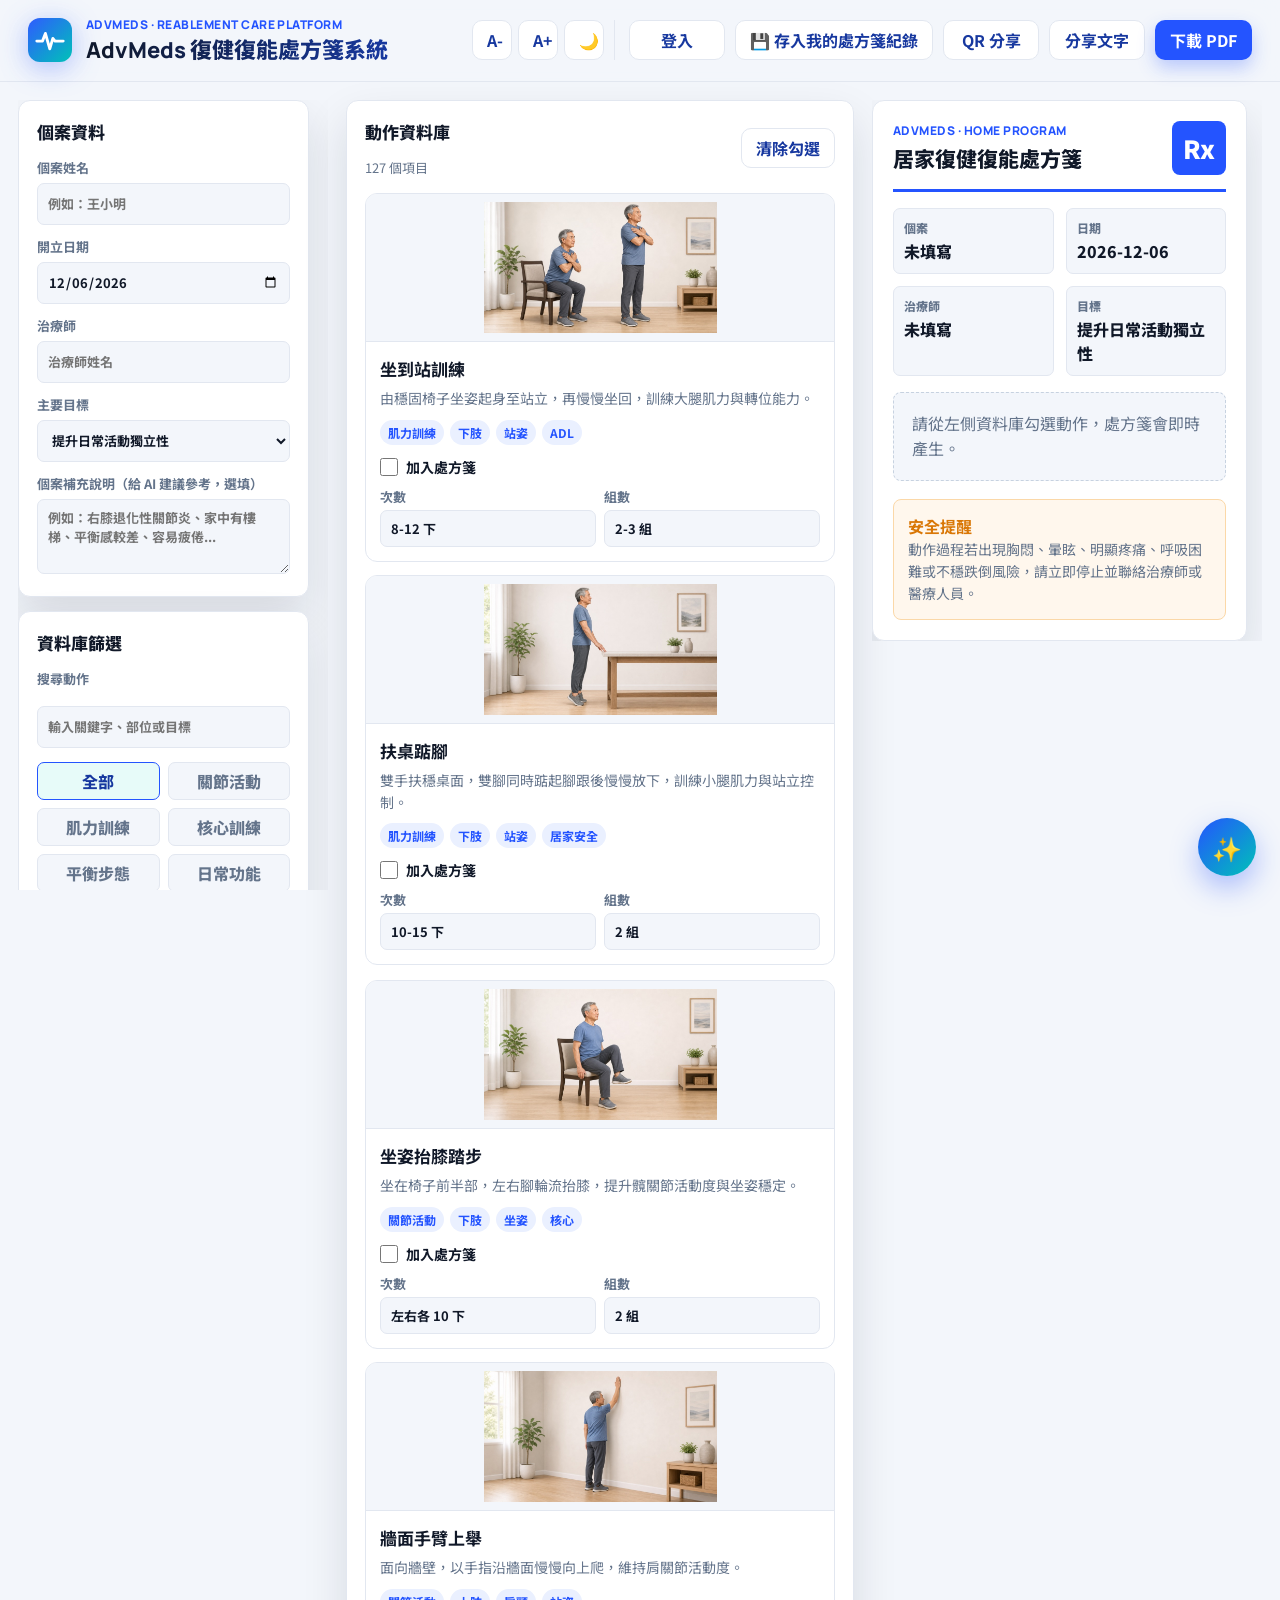
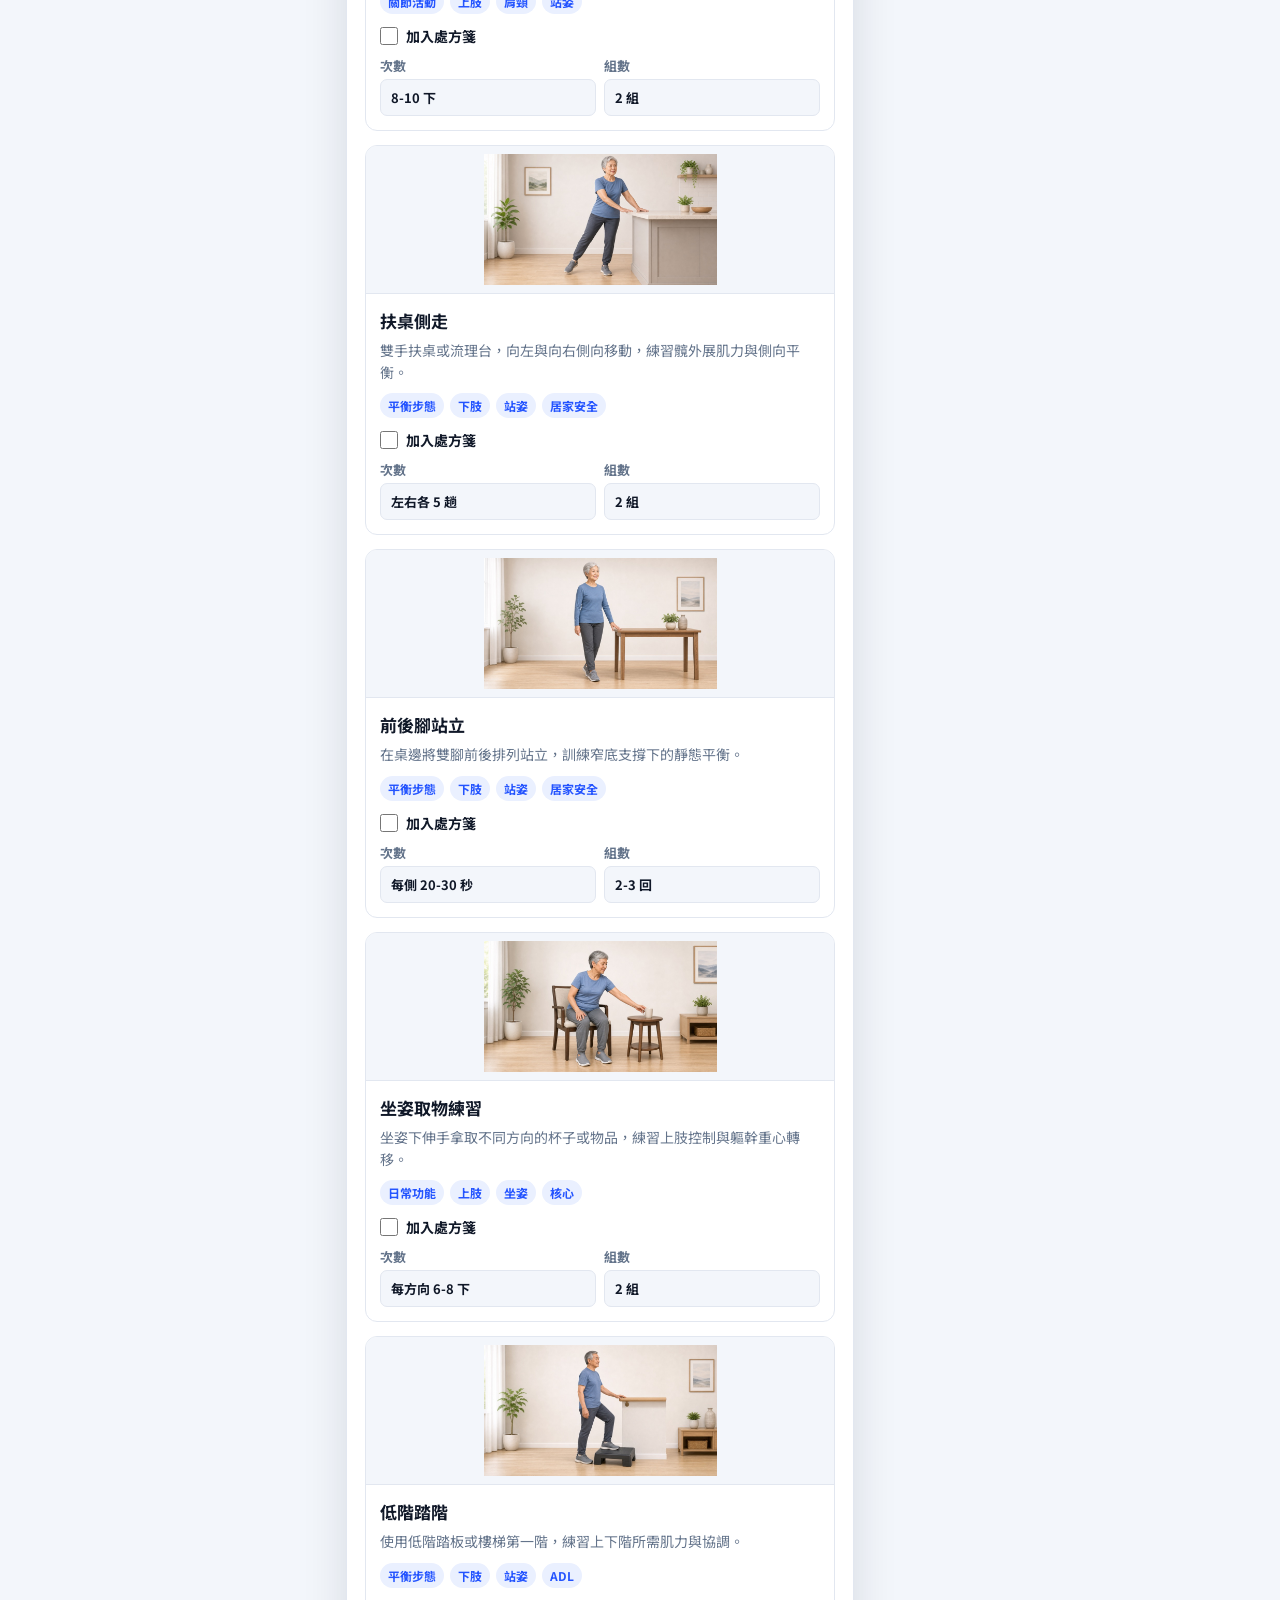
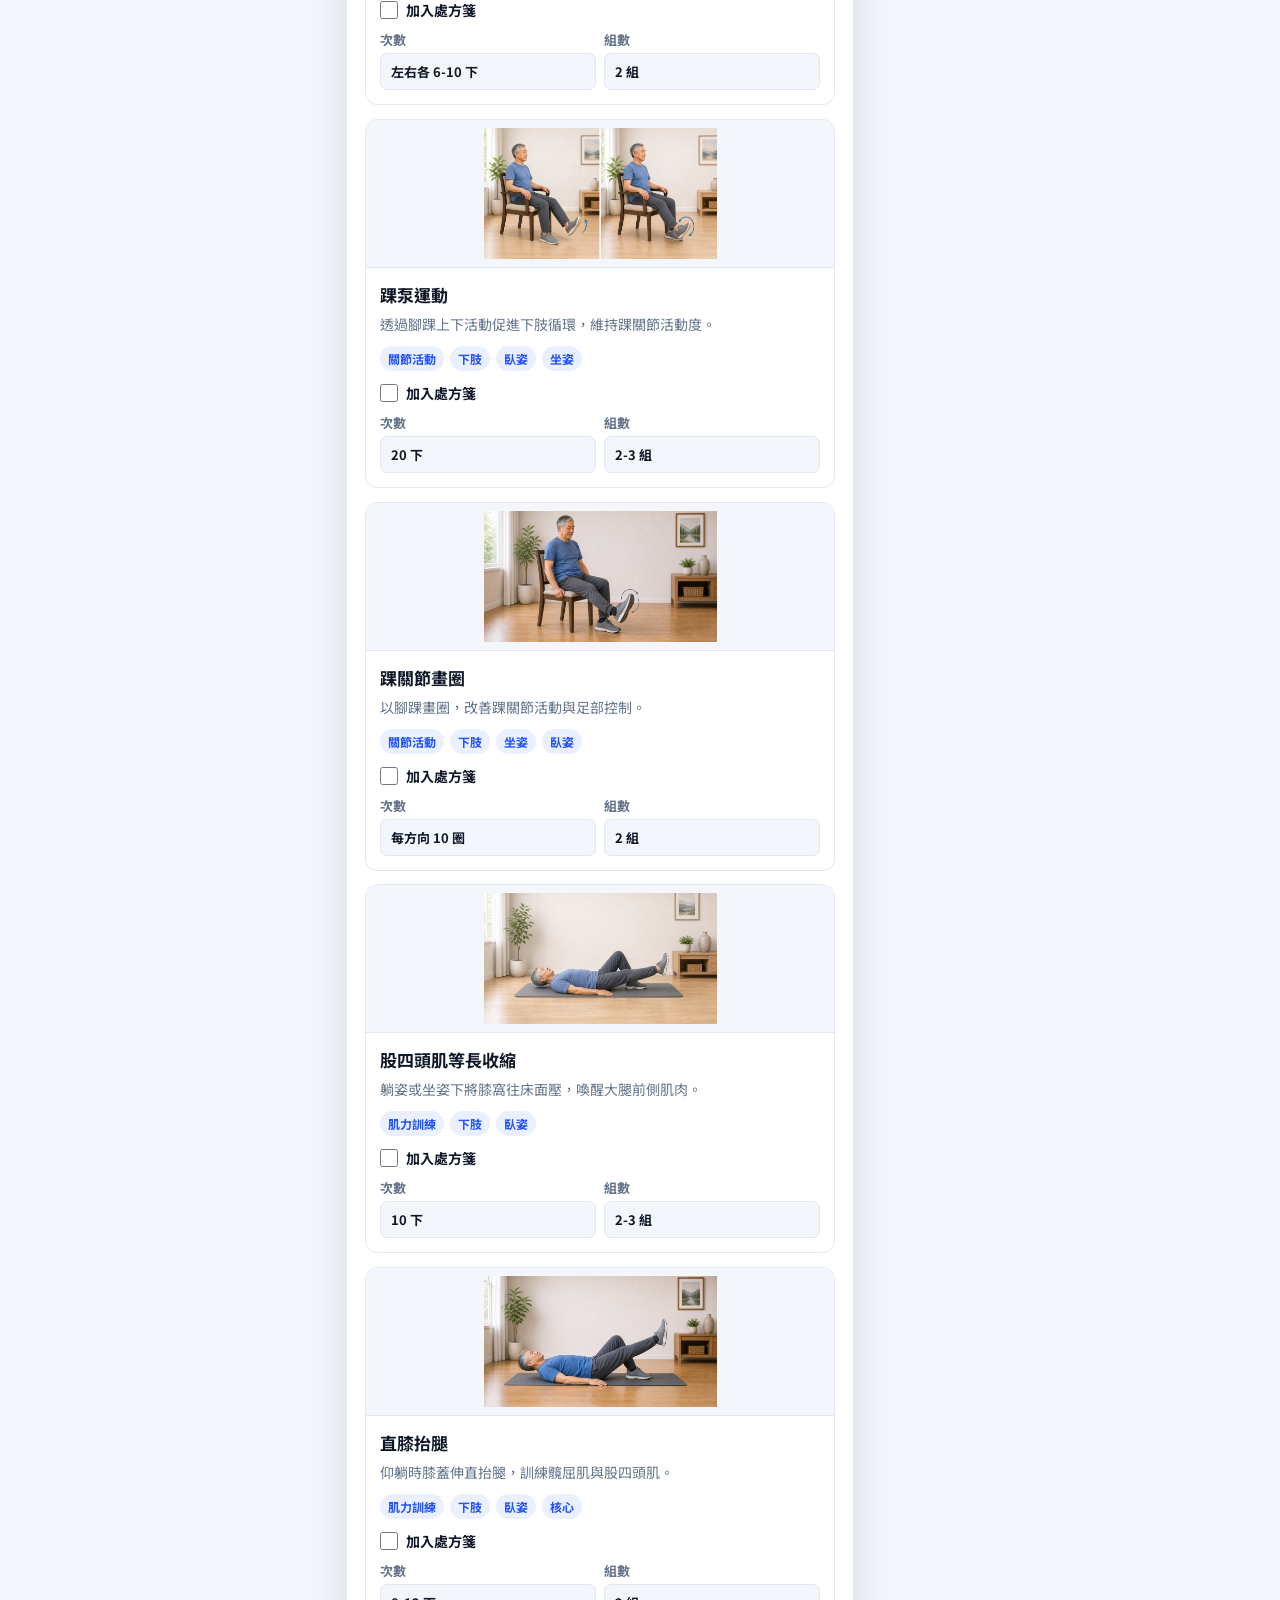
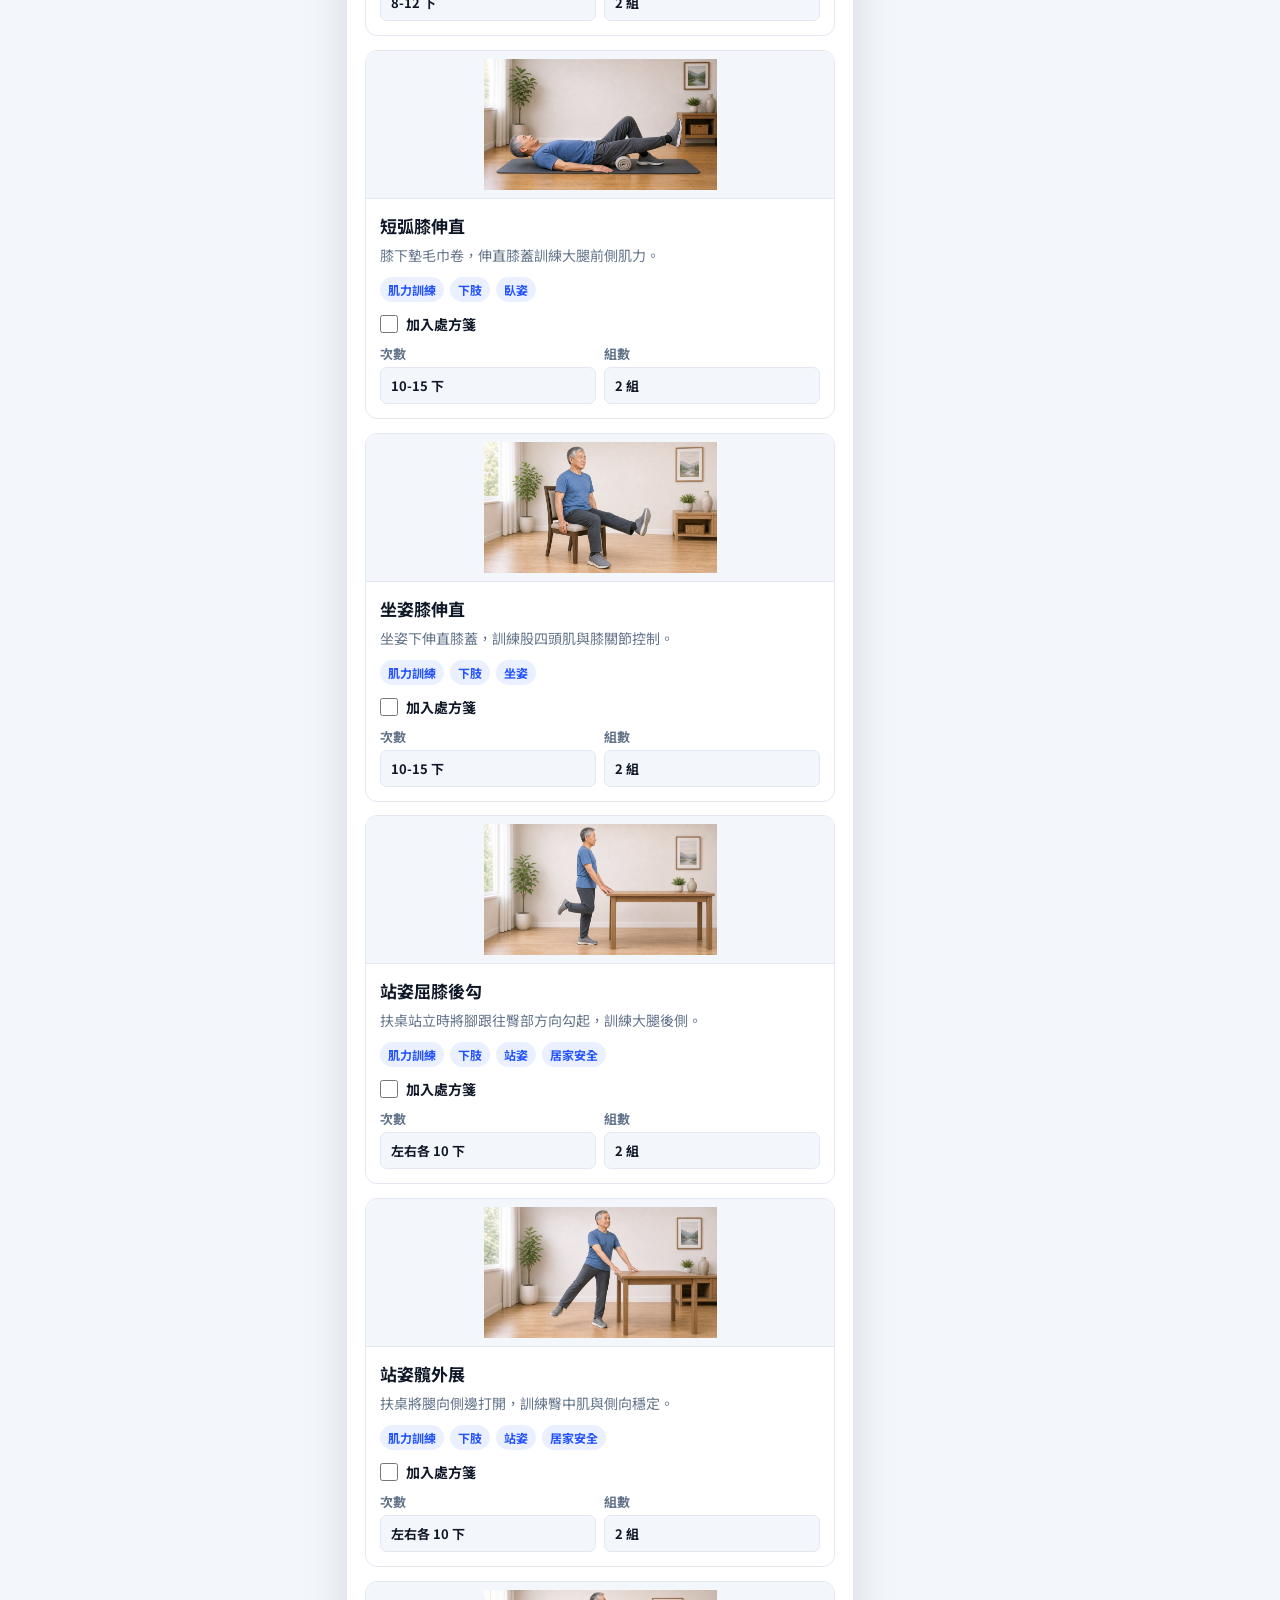
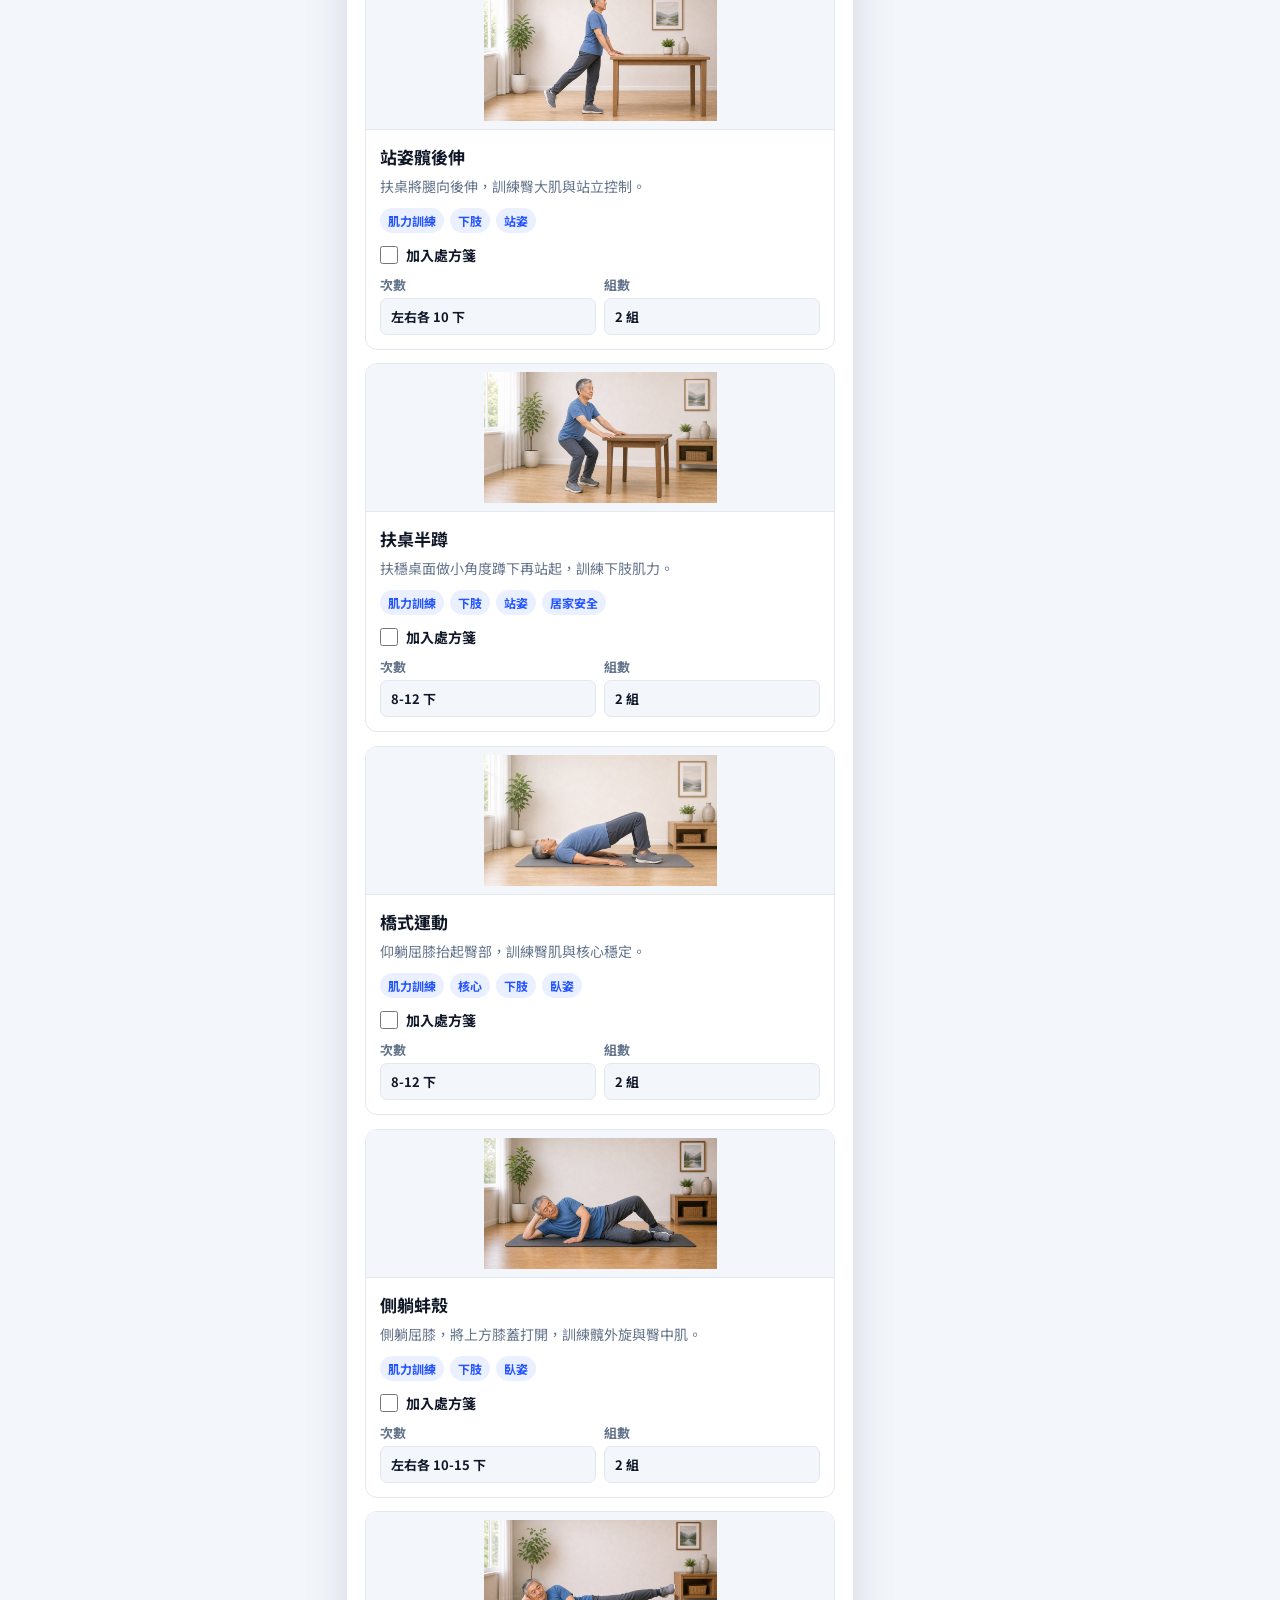
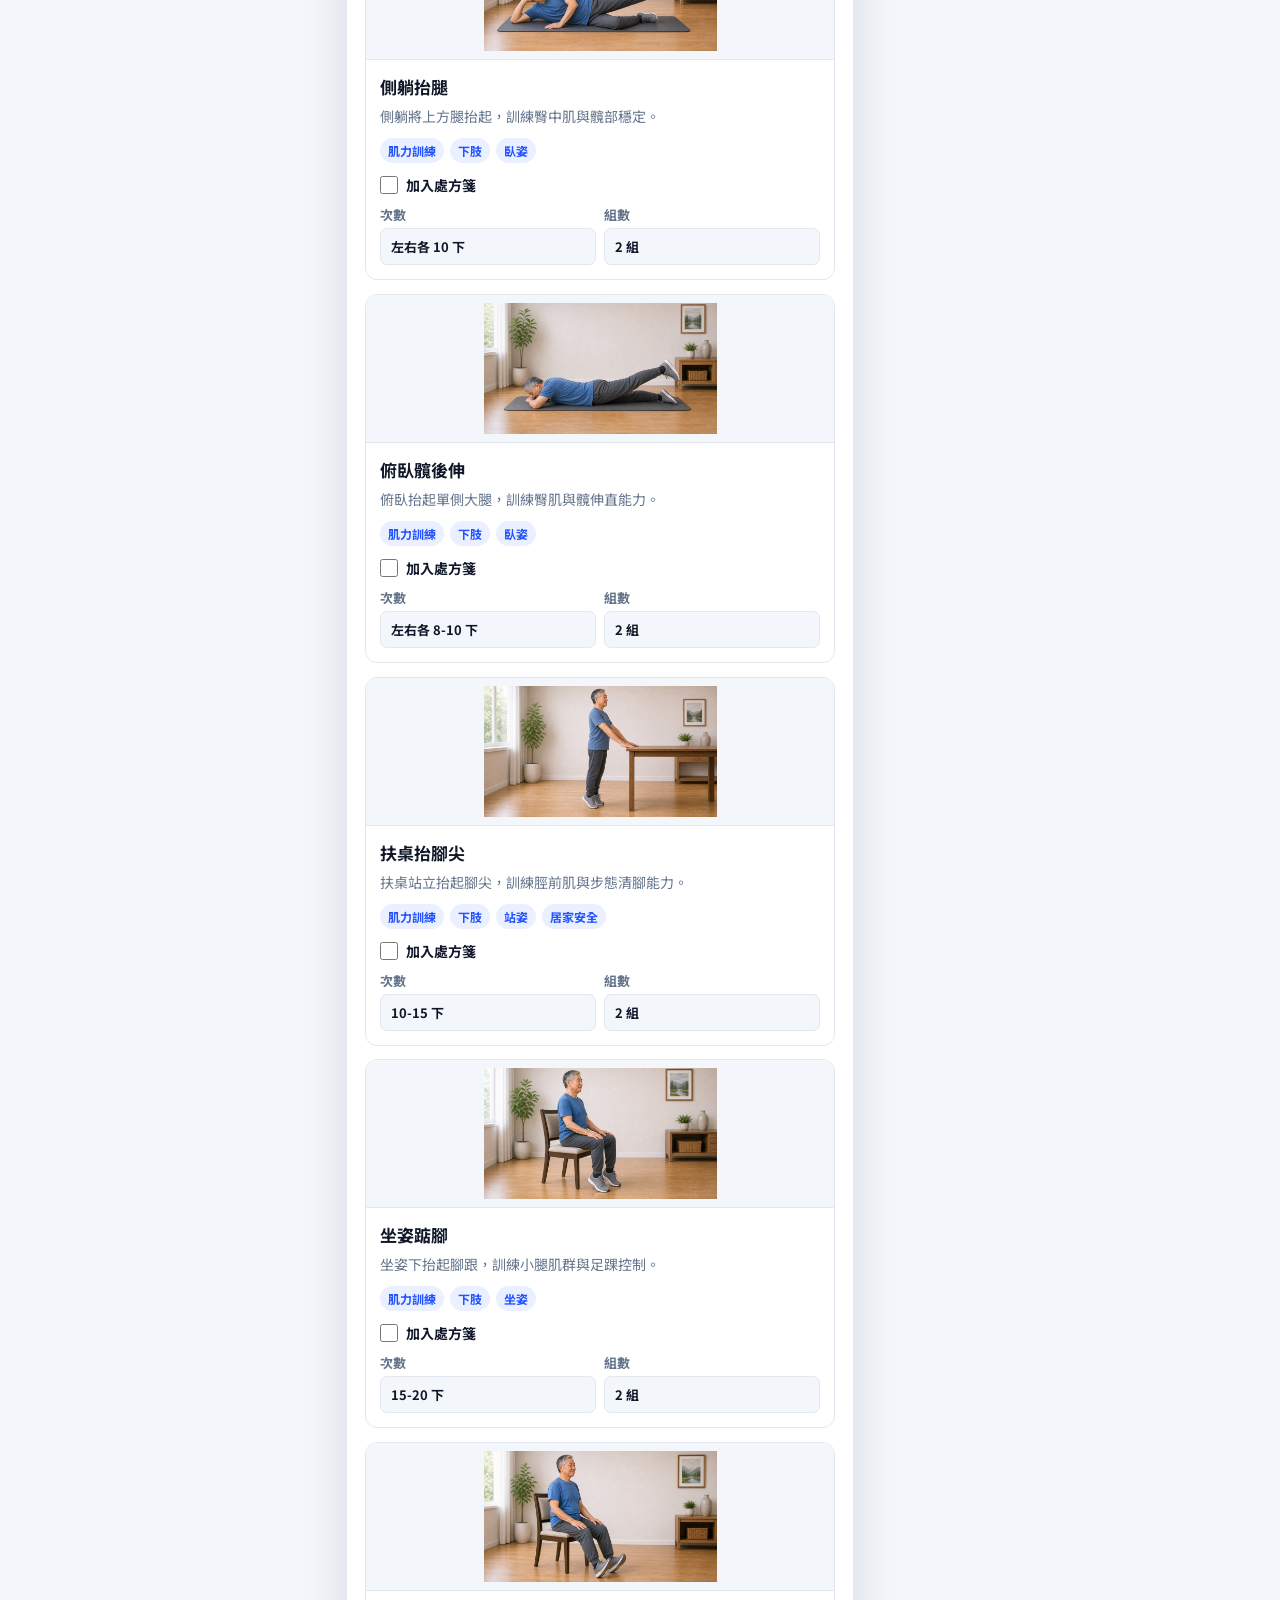
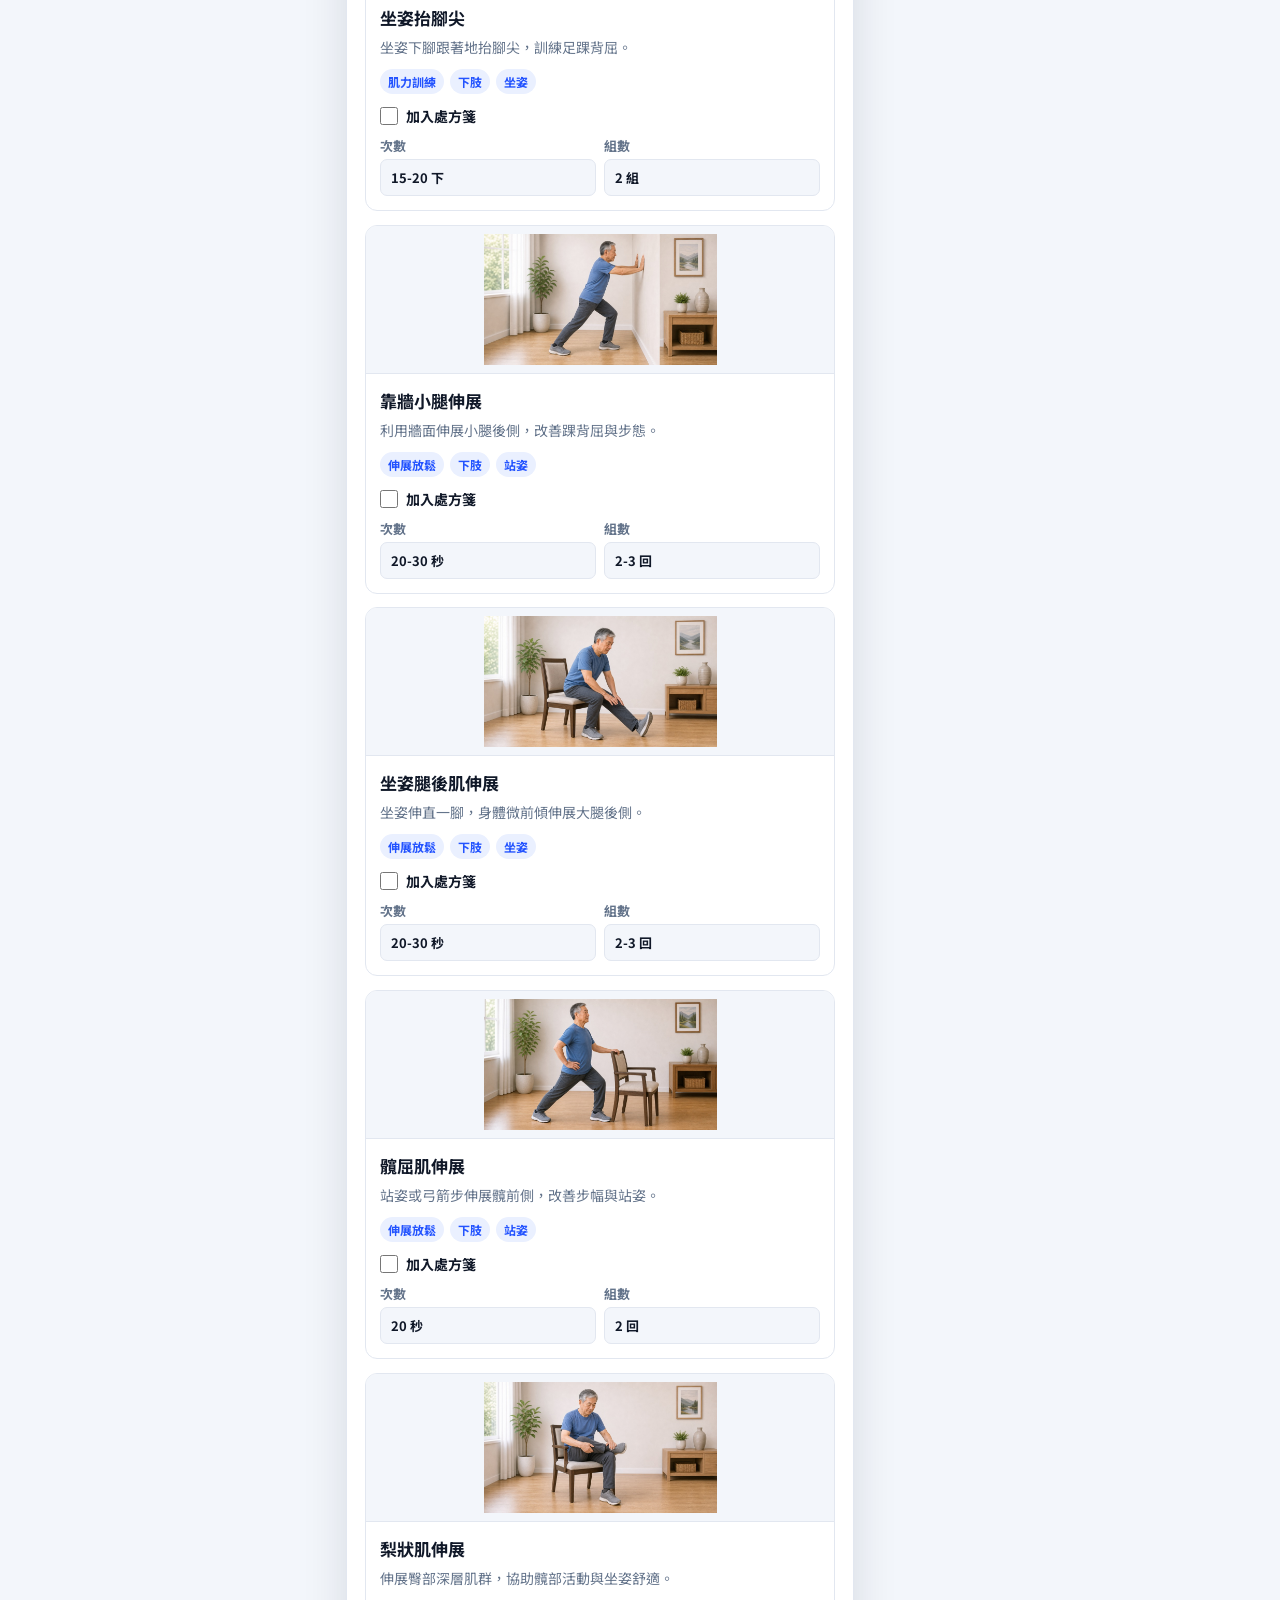
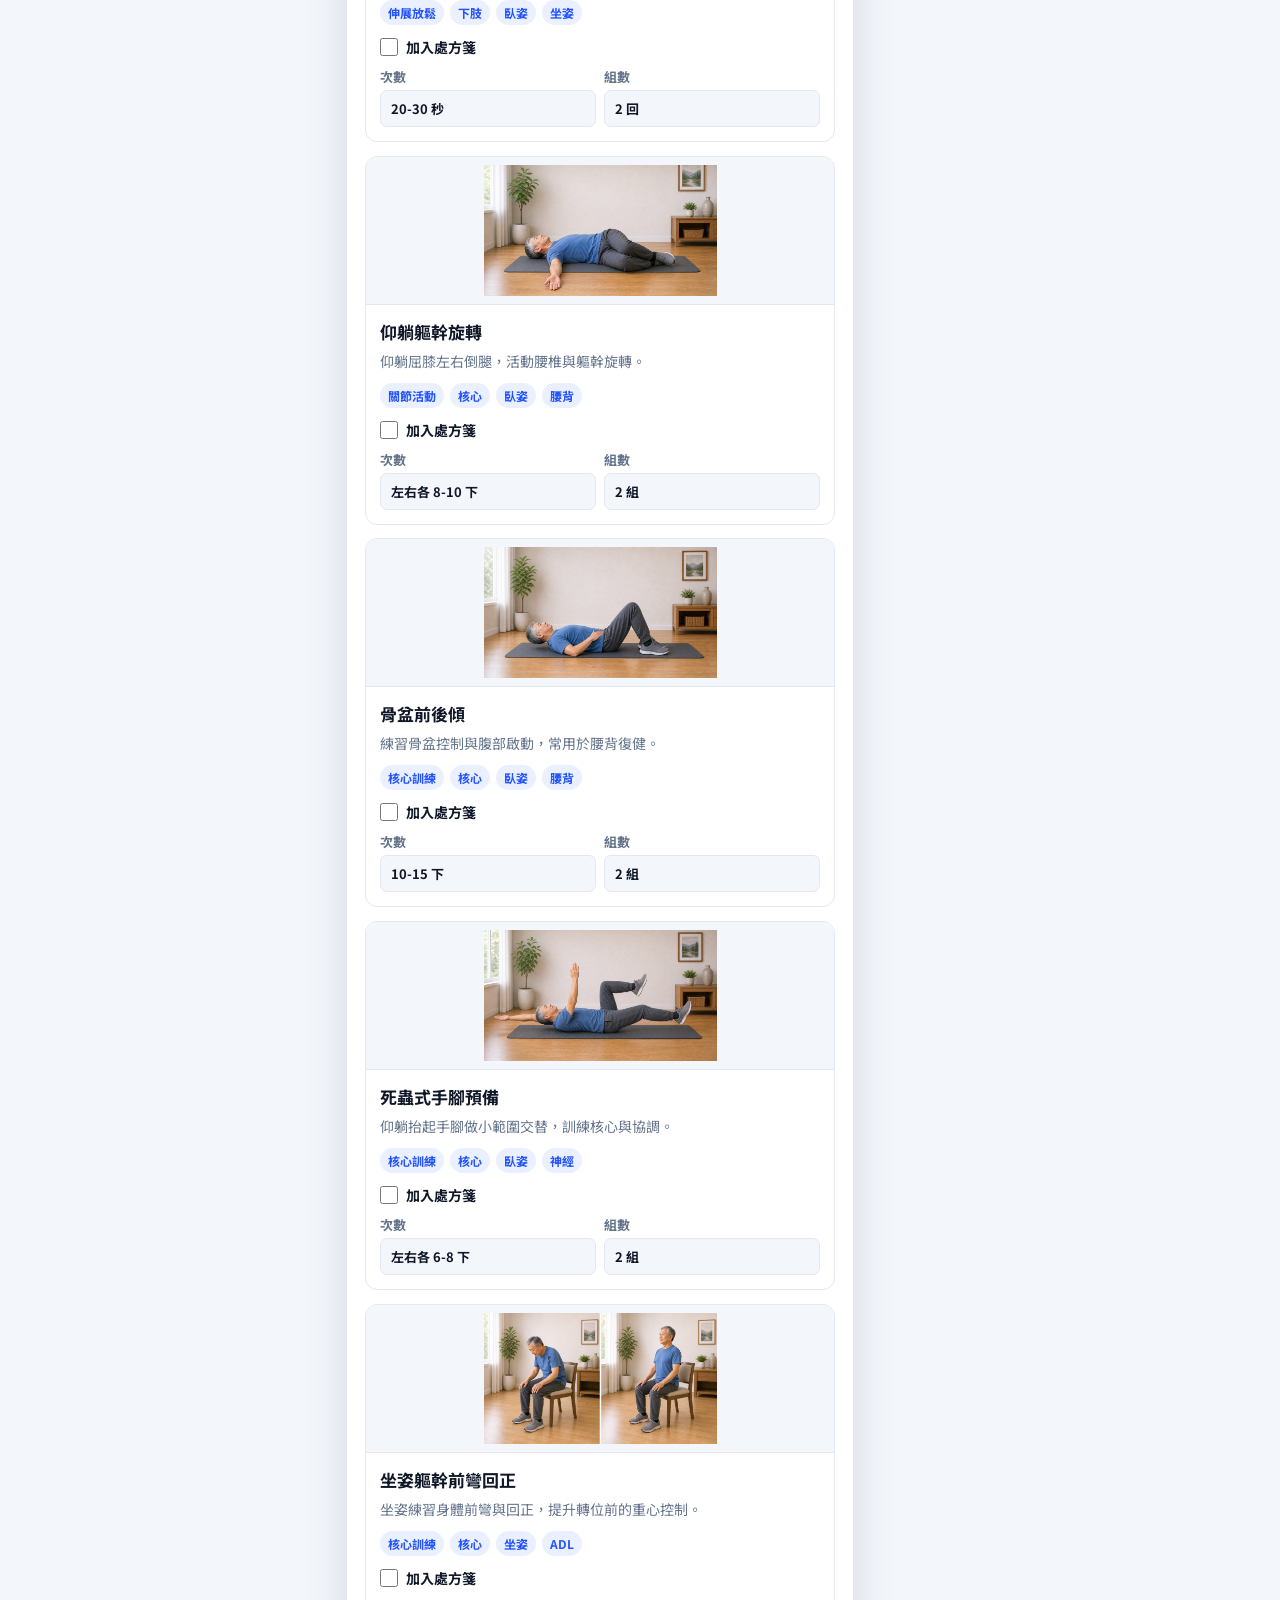
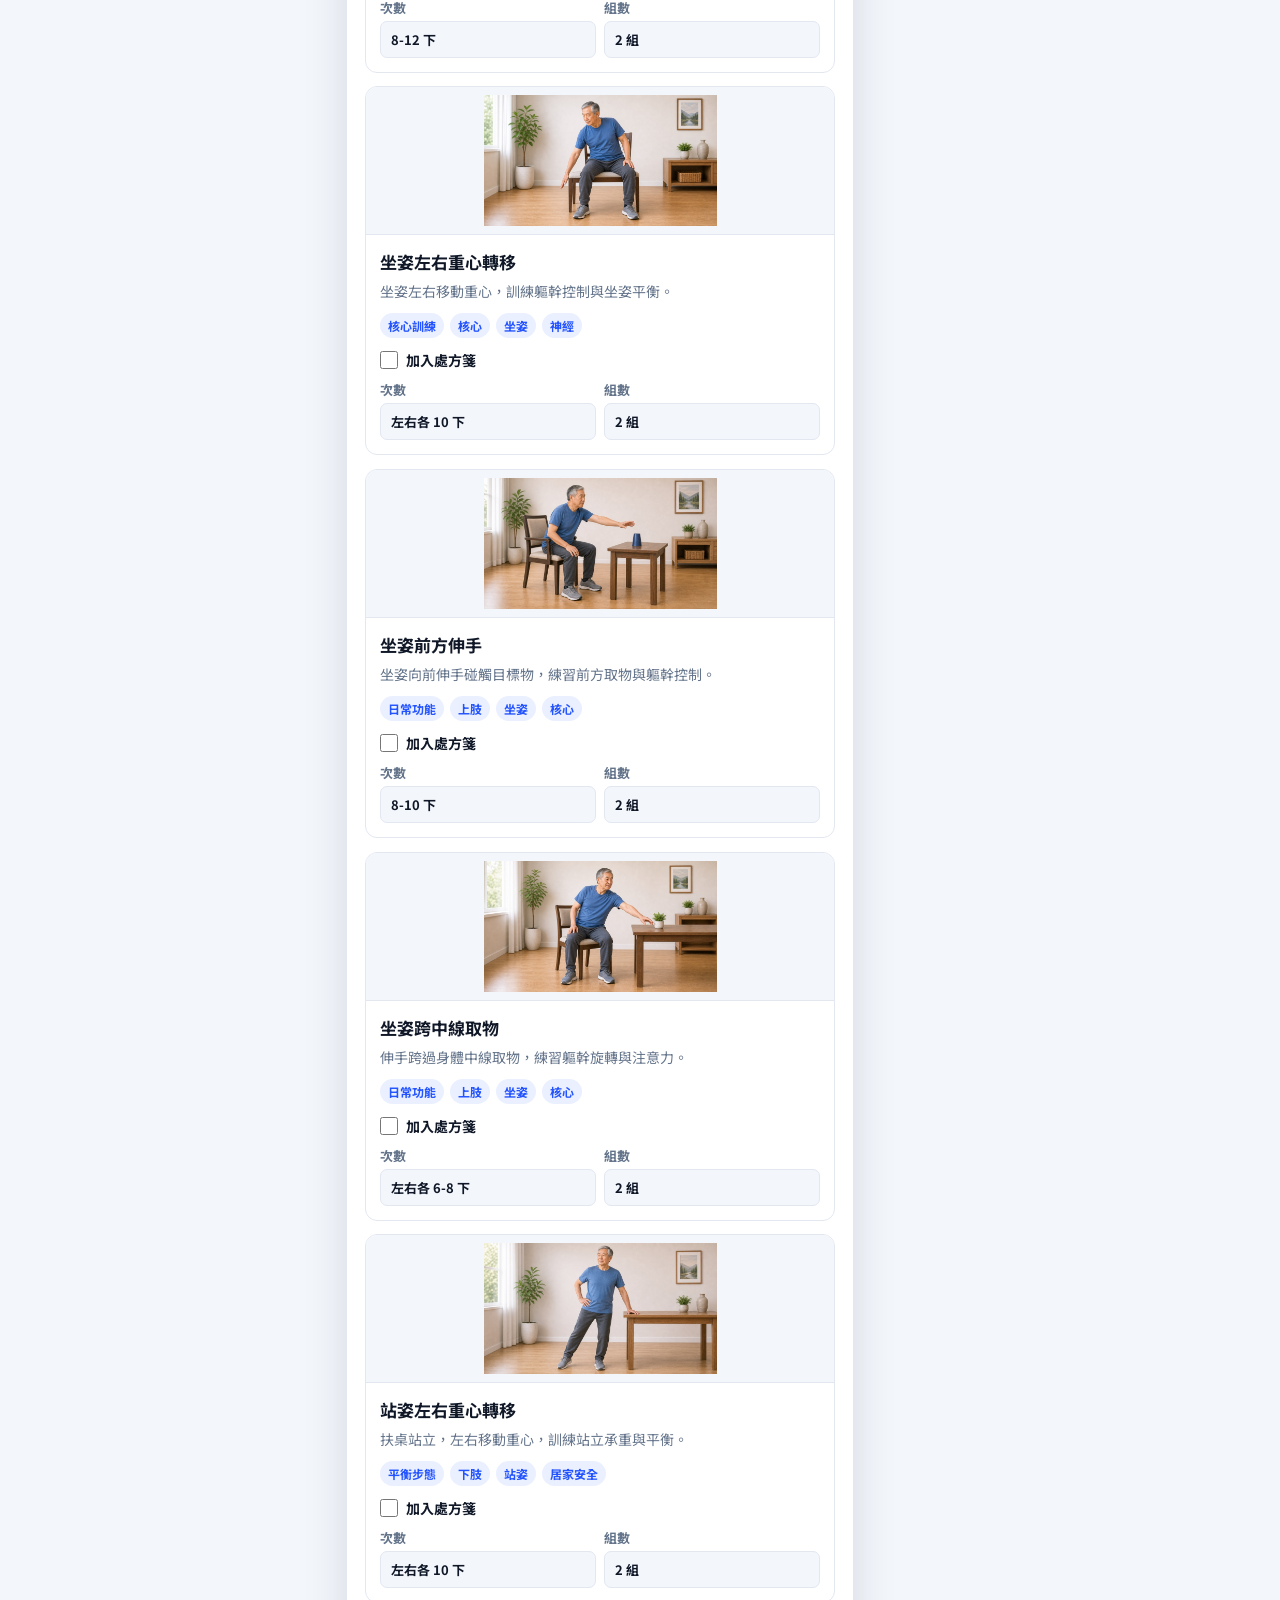
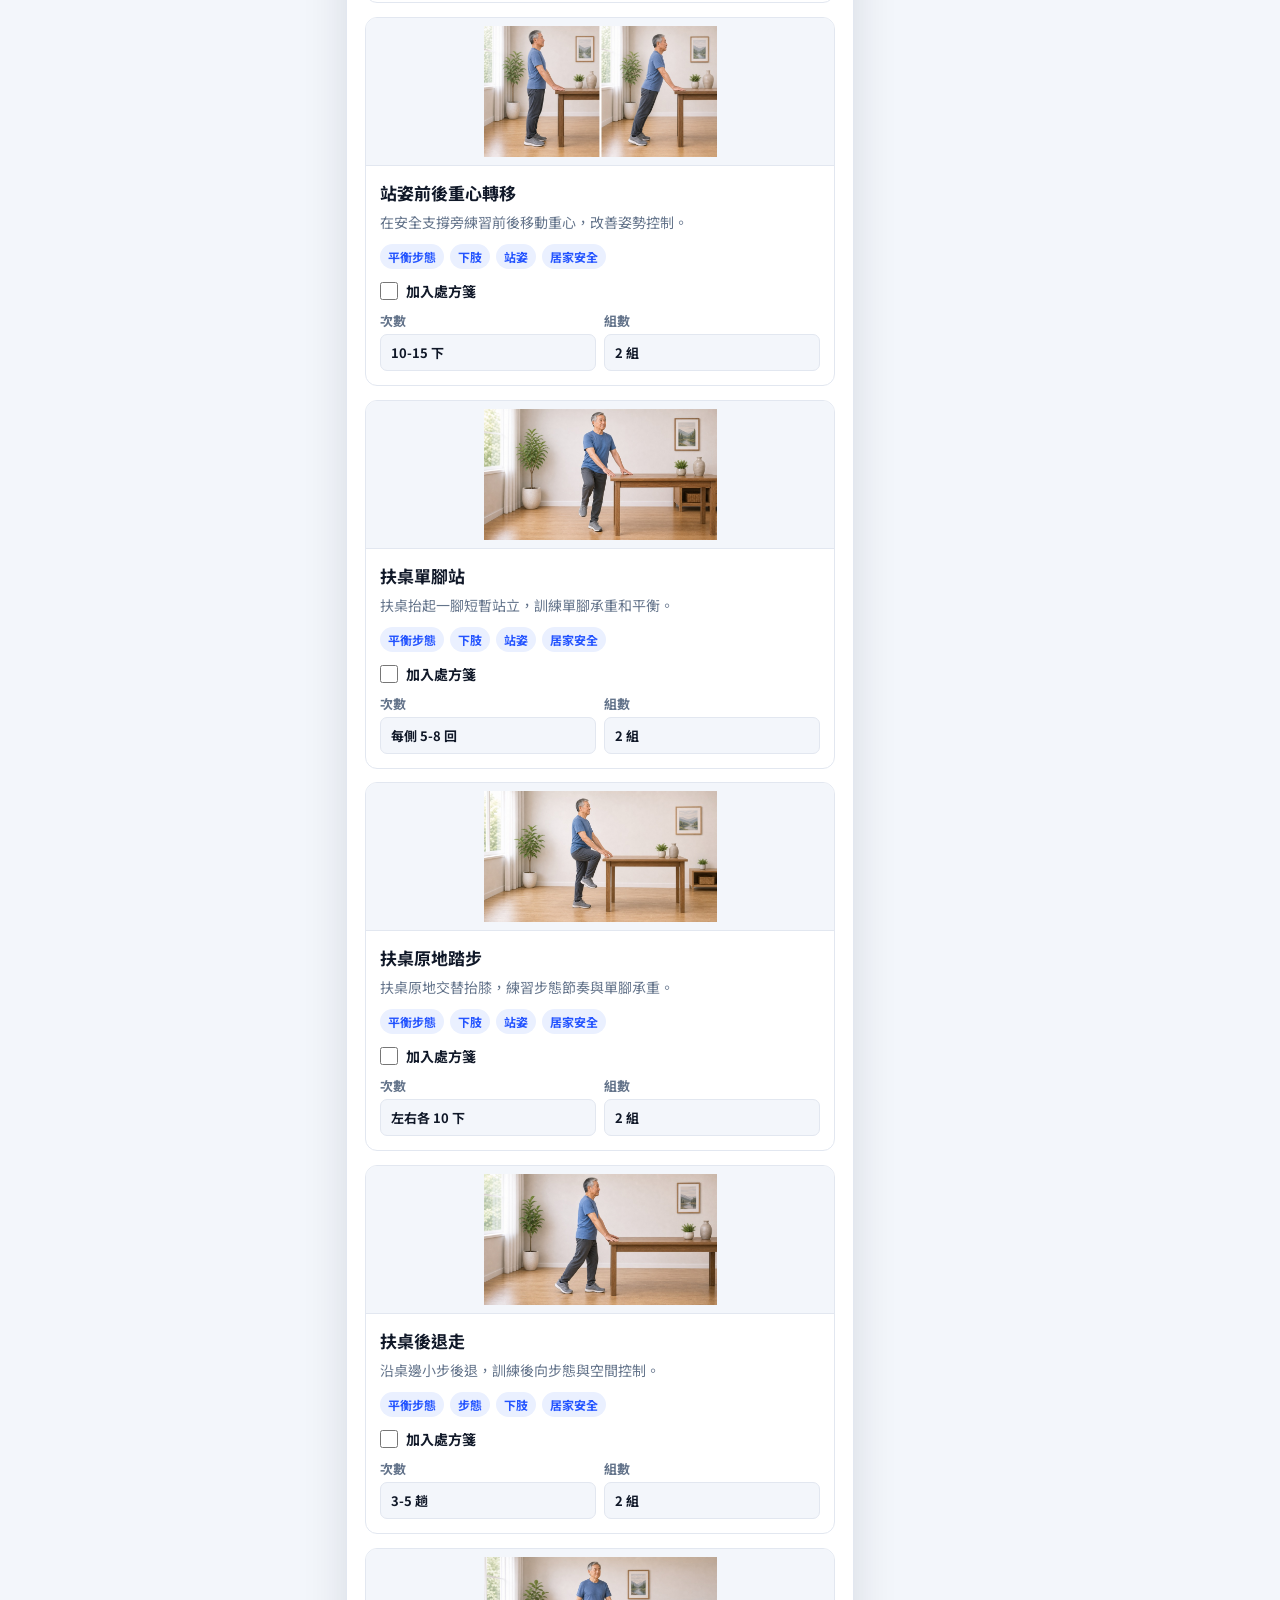
==== commit 2aa409a1: "Add files via upload" ====
--- a/index.html
+++ b/index.html
@@ -5,22 +5,36 @@
   <head>
     <meta charset="utf-8" />
     <meta name="viewport" content="width=device-width, initial-scale=1" />
-    <title>復健復能處方箋開立系統</title>
-    <link rel="stylesheet" href="styles.css?v=20260721-v3" />
+    <title>AdvMeds｜復健復能處方箋系統</title>
+    <link rel="stylesheet" href="styles.css?v=20260721-v4" />
 
     <!-- Firebase：用來做登入與雲端資料庫，只是載入程式碼，不會傳送任何病患資料 -->
     <script src="https://www.gstatic.com/firebasejs/10.13.0/firebase-app-compat.js"></script>
     <script src="https://www.gstatic.com/firebasejs/10.13.0/firebase-auth-compat.js"></script>
     <script src="https://www.gstatic.com/firebasejs/10.13.0/firebase-firestore-compat.js"></script>
 
-    <!-- QR Code：完全在瀏覽器本機產生圖片，不會把連結送到任何第三方網站 -->
-    <script src="https://cdn.jsdelivr.net/npm/qrcode@1.5.3/build/qrcode.min.js"></script>
+    <!-- QR Code：本機檔案，完全在瀏覽器裡產生圖片，不依賴任何外部網站 -->
+    <script src="qr-lib.js?v=20260721-v4"></script>
   </head>
   <body>
     <header class="app-header">
-      <div>
-        <p class="eyebrow">Reablement Prescription Builder</p>
-        <h1>復健復能處方箋開立系統</h1>
+      <div class="brand">
+        <span class="brand-mark" aria-hidden="true">
+          <svg viewBox="0 0 40 40" fill="none" xmlns="http://www.w3.org/2000/svg">
+            <rect width="40" height="40" rx="11" fill="url(#advmeds-gradient)" />
+            <path d="M8 21h5.2l2.6-7 4 14 2.8-9.5 2 2.5H32" stroke="#fff" stroke-width="2.6" stroke-linecap="round" stroke-linejoin="round" fill="none" />
+            <defs>
+              <linearGradient id="advmeds-gradient" x1="0" y1="0" x2="40" y2="40" gradientUnits="userSpaceOnUse">
+                <stop stop-color="#2f5bff" />
+                <stop offset="1" stop-color="#00c2b8" />
+              </linearGradient>
+            </defs>
+          </svg>
+        </span>
+        <div>
+          <p class="eyebrow">AdvMeds · Reablement Care Platform</p>
+          <h1>AdvMeds 復健復能處方箋系統</h1>
+        </div>
       </div>
       <div class="header-actions">
         <div class="a11y-controls" role="group" aria-label="無障礙顯示設定">
@@ -32,6 +46,9 @@
         <button class="secondary-button" id="historyBtn" type="button" hidden>我的處方箋紀錄</button>
         <button class="secondary-button" id="logoutBtn" type="button" hidden>登出</button>
         <button class="secondary-button" id="loginBtn" type="button">登入</button>
+        <button class="secondary-button" id="saveHistoryBtn" type="button" title="把目前這份處方箋存進「我的處方箋紀錄」，之後可以在紀錄裡查詢，不用等到產生QR才存檔">
+          💾 存入我的處方箋紀錄
+        </button>
         <button class="secondary-button" id="qrShareBtn" type="button" title="產生 QR Code 讓病患掃碼開啟處方箋">
           QR 分享
         </button>
@@ -102,6 +119,10 @@
               自訂主要目標
               <input id="customGoalInput" type="text" placeholder="例如：能獨立到市場買菜" />
             </label>
+            <label class="full-width-field">
+              個案補充說明（給 AI 建議參考，選填）
+              <textarea id="clientNotes" rows="3" placeholder="例如：右膝退化性關節炎、家中有樓梯、平衡感較差、容易疲倦..."></textarea>
+            </label>
           </div>
         </div>
 
@@ -131,7 +152,7 @@
         <div class="preview-shell" id="prescriptionPreview">
           <div class="rx-header">
             <div>
-              <p class="eyebrow">Home Program</p>
+              <p class="eyebrow">AdvMeds · Home Program</p>
               <h2>居家復健復能處方箋</h2>
             </div>
             <div class="rx-mark">Rx</div>
@@ -195,8 +216,50 @@
       </div>
     </div>
 
+    <button class="ai-fab" id="aiFabBtn" type="button" title="AI 動作建議助理">
+      <span class="ai-fab-icon">✨</span>
+    </button>
+
+    <div class="modal-overlay" id="aiModal" hidden>
+      <div class="modal-box modal-box--ai">
+        <div class="modal-head">
+          <h2>AdvMeds AI 建議助理</h2>
+          <button class="icon-button" id="closeAiModal" type="button" title="關閉">✕</button>
+        </div>
+
+        <details class="ai-key-settings" id="aiKeySettings">
+          <summary>AI 金鑰設定</summary>
+          <p class="modal-hint">
+            這個功能需要一組你自己的免費 Gemini API 金鑰（不會上傳到任何伺服器，只存在你這台瀏覽器裡）。
+            還沒有金鑰嗎？前往
+            <a href="https://aistudio.google.com/apikey" target="_blank" rel="noopener">Google AI Studio</a>
+            免費申請。
+          </p>
+          <div class="qr-link-row">
+            <input id="aiApiKeyInput" type="password" placeholder="貼上你的 Gemini API 金鑰" autocomplete="off" />
+            <button class="secondary-button" id="saveAiKeyBtn" type="button">儲存</button>
+          </div>
+        </details>
+
+        <div class="ai-messages" id="aiMessages">
+          <div class="ai-message ai-message--assistant">
+            嗨，我是 AdvMeds AI 建議助理。你可以在左側填好個案的主要目標與補充說明，
+            然後按下方「請 AI 建議動作組合」，我會幫忙從動作資料庫挑選合適的動作並自動勾選；
+            你也可以直接輸入問題跟我討論。<br /><strong>最終處方箋內容仍需要治療師確認與調整。</strong>
+          </div>
+        </div>
+
+        <button class="primary-button ai-suggest-btn" id="aiSuggestBtn" type="button">✨ 請 AI 建議動作組合</button>
+
+        <form class="ai-input-row" id="aiChatForm">
+          <input id="aiChatInput" type="text" placeholder="輸入問題，例如：這個個案適合站姿還是坐姿動作？" autocomplete="off" />
+          <button class="primary-button" type="submit">送出</button>
+        </form>
+      </div>
+    </div>
+
     <script src="firebase-init.js"></script>
-    <script src="exercises-data.js?v=20260721-v3"></script>
-    <script src="app.js?v=20260721-v3"></script>
+    <script src="exercises-data.js?v=20260721-v4"></script>
+    <script src="app.js?v=20260721-v4"></script>
   </body>
 </html>
--- a/styles.css
+++ b/styles.css
@@ -1,49 +1,55 @@
+@import url('https://fonts.googleapis.com/css2?family=Noto+Sans+TC:wght@400;500;700;900&family=Manrope:wght@500;700;800&display=swap');
+
 :root {
   color-scheme: light;
-  --ink: #1c2730;
-  --muted: #60717d;
-  --line: #d9e2e4;
+  --ink: #101828;
+  --muted: #64748b;
+  --line: #e2e7f0;
   --panel: #ffffff;
-  --page: #f5f7f4;
-  --accent: #0f766e;
-  --accent-dark: #0b554f;
-  --amber: #b7791f;
-  --rose: #b64254;
-  --blue: #28658e;
-  --shadow: 0 16px 38px rgba(42, 53, 58, 0.11);
-  --panel-soft: #f7faf8;
-  --tag-bg: #eef2f2;
-  --tag-text: #52636d;
-  --dose-bg: #eaf4f2;
-  --note-bg: #fff8ea;
-  --note-border: #ead29f;
-  --dashed-border: #b8c8c9;
-  --visual-bg: #f1f6f3;
+  --page: #f3f6fb;
+  --accent: #2454ff;
+  --accent-dark: #17389f;
+  --accent-soft: #eaf0ff;
+  --teal: #00c2b8;
+  --amber: #d97706;
+  --rose: #e11d48;
+  --blue: #0ea5e9;
+  --shadow: 0 20px 45px rgba(16, 24, 40, 0.12);
+  --panel-soft: #f3f6fb;
+  --tag-bg: #eaf0ff;
+  --tag-text: #2454ff;
+  --dose-bg: #e7fbf9;
+  --note-bg: #fff7ed;
+  --note-border: #fbd8a8;
+  --dashed-border: #c7d2e0;
+  --visual-bg: #f3f6fb;
 }
 
 /* 深色模式：切換按鈕會在 <html> 加上 data-theme="dark"，
    這裡把同一組變數換成深色版本，其他 CSS 完全不用重寫。 */
 :root[data-theme="dark"] {
   color-scheme: dark;
-  --ink: #eef1f3;
-  --muted: #9aa7ad;
-  --line: #33424a;
-  --panel: #16211f;
-  --page: #0f1716;
-  --accent: #35b8a8;
-  --accent-dark: #7fe0d2;
-  --amber: #e0ab5c;
-  --rose: #e08497;
-  --blue: #6fa8d6;
-  --shadow: 0 16px 38px rgba(0, 0, 0, 0.45);
-  --panel-soft: #1c2b29;
-  --tag-bg: #24413d;
-  --tag-text: #a9d8d0;
-  --dose-bg: #1e3733;
-  --note-bg: #33291a;
-  --note-border: #6b5730;
-  --dashed-border: #3c4d4a;
-  --visual-bg: #1a2523;
+  --ink: #e7ecf5;
+  --muted: #94a3c0;
+  --line: #263149;
+  --panel: #111a2e;
+  --page: #0a1120;
+  --accent: #5b8def;
+  --accent-dark: #8fb2ff;
+  --accent-soft: #17223b;
+  --teal: #2dd9cd;
+  --amber: #f0b866;
+  --rose: #f87171;
+  --blue: #38bdf8;
+  --shadow: 0 20px 45px rgba(0, 0, 0, 0.5);
+  --panel-soft: #17223b;
+  --tag-bg: #17253f;
+  --tag-text: #8fb2ff;
+  --dose-bg: #10292a;
+  --note-bg: #2c2110;
+  --note-border: #5c451c;
+  --dashed-border: #2b3752;
+  --visual-bg: #17223b;
 }
 
 * {
@@ -59,7 +65,7 @@
   min-height: 100vh;
   background: var(--page);
   color: var(--ink);
-  font-family: -apple-system, BlinkMacSystemFont, "Segoe UI", "Noto Sans TC", sans-serif;
+  font-family: "Noto Sans TC", -apple-system, BlinkMacSystemFont, "Segoe UI", sans-serif;
 }
 
 button,
@@ -81,18 +87,39 @@
   align-items: center;
   justify-content: space-between;
   gap: 20px;
-  padding: 18px 28px;
-  background: rgba(245, 247, 244, 0.92);
+  padding: 16px 28px;
+  background: rgba(243, 246, 251, 0.85);
   border-bottom: 1px solid var(--line);
-  backdrop-filter: blur(12px);
+  backdrop-filter: blur(14px);
+  animation: fadeInDown 0.5s ease both;
+}
+
+.brand {
+  display: flex;
+  align-items: center;
+  gap: 14px;
+}
+
+.brand-mark {
+  display: flex;
+  flex-shrink: 0;
+  width: 44px;
+  height: 44px;
+  filter: drop-shadow(0 6px 14px rgba(36, 84, 255, 0.35));
+}
+
+.brand-mark svg {
+  width: 100%;
+  height: 100%;
 }
 
 .eyebrow {
   margin: 0 0 4px;
-  color: var(--accent-dark);
+  color: var(--accent);
+  font-family: "Manrope", "Noto Sans TC", sans-serif;
   font-size: 12px;
-  font-weight: 700;
-  letter-spacing: 0;
+  font-weight: 800;
+  letter-spacing: 0.04em;
   text-transform: uppercase;
 }
 
@@ -103,15 +130,78 @@
   margin-top: 0;
 }
 
+h1,
+h2,
+h3 {
+  font-family: "Manrope", "Noto Sans TC", sans-serif;
+}
+
 h1 {
   margin-bottom: 0;
-  font-size: 24px;
+  font-size: 22px;
+  font-weight: 800;
   line-height: 1.25;
+  background: linear-gradient(90deg, var(--ink), var(--accent-dark));
+  -webkit-background-clip: text;
+  background-clip: text;
+  color: transparent;
 }
 
 h2 {
   margin-bottom: 14px;
-  font-size: 18px;
+  font-size: 17px;
+  font-weight: 800;
+}
+
+@keyframes fadeInDown {
+  from {
+    opacity: 0;
+    transform: translateY(-8px);
+  }
+  to {
+    opacity: 1;
+    transform: translateY(0);
+  }
+}
+
+@keyframes fadeInUp {
+  from {
+    opacity: 0;
+    transform: translateY(10px);
+  }
+  to {
+    opacity: 1;
+    transform: translateY(0);
+  }
+}
+
+@keyframes modalPop {
+  from {
+    opacity: 0;
+    transform: scale(0.96) translateY(6px);
+  }
+  to {
+    opacity: 1;
+    transform: scale(1) translateY(0);
+  }
+}
+
+@keyframes spin {
+  to {
+    transform: rotate(360deg);
+  }
+}
+
+.spinner {
+  display: inline-block;
+  width: 14px;
+  height: 14px;
+  margin-right: 6px;
+  vertical-align: -2px;
+  border: 2px solid var(--line);
+  border-top-color: var(--accent);
+  border-radius: 50%;
+  animation: spin 0.7s linear infinite;
 }
 
 .header-actions,
@@ -176,25 +266,41 @@
 .icon-button {
   min-height: 40px;
   border: 1px solid transparent;
-  border-radius: 8px;
+  border-radius: 10px;
   padding: 0 14px;
   font-weight: 700;
   white-space: nowrap;
+  transition: transform 0.15s ease, background 0.15s ease, box-shadow 0.15s ease;
+}
+
+.primary-button:active,
+.ghost-button:active,
+.secondary-button:active,
+.icon-button:active {
+  transform: scale(0.96);
 }
 
 .primary-button {
   background: var(--accent);
   color: #fff;
+  box-shadow: 0 8px 18px rgba(36, 84, 255, 0.28);
 }
 
 .primary-button:hover {
   background: var(--accent-dark);
+  transform: translateY(-1px);
+  box-shadow: 0 10px 22px rgba(36, 84, 255, 0.34);
 }
 
 .ghost-button {
   background: var(--panel);
   color: var(--accent-dark);
   border-color: var(--line);
+}
+
+.ghost-button:hover {
+  border-color: var(--accent);
+  transform: translateY(-1px);
 }
 
 .secondary-button {
@@ -204,11 +310,20 @@
   min-width: 96px;
 }
 
+.secondary-button:hover {
+  border-color: var(--accent);
+  transform: translateY(-1px);
+}
+
 .icon-button {
   width: 46px;
   background: var(--panel);
   color: var(--accent-dark);
   border-color: var(--line);
+}
+
+.icon-button:hover {
+  border-color: var(--accent);
 }
 
 .workspace {
@@ -247,8 +362,17 @@
 .preview-shell {
   background: var(--panel);
   border: 1px solid var(--line);
-  border-radius: 8px;
+  border-radius: 12px;
   box-shadow: var(--shadow);
+  animation: fadeInUp 0.45s ease both;
+}
+
+.exercise-library {
+  animation-delay: 0.05s;
+}
+
+.preview-shell {
+  animation-delay: 0.1s;
 }
 
 .panel-block {
@@ -283,7 +407,7 @@
 input:focus,
 select:focus {
   border-color: var(--accent);
-  box-shadow: 0 0 0 3px rgba(15, 118, 110, 0.15);
+  box-shadow: 0 0 0 3px rgba(36, 84, 255, 0.15);
   outline: none;
 }
 
@@ -354,17 +478,31 @@
   gap: 14px;
 }
 
+.exercise-grid .exercise-card:nth-child(1) { animation-delay: 0.02s; }
+.exercise-grid .exercise-card:nth-child(2) { animation-delay: 0.05s; }
+.exercise-grid .exercise-card:nth-child(3) { animation-delay: 0.08s; }
+.exercise-grid .exercise-card:nth-child(4) { animation-delay: 0.11s; }
+.exercise-grid .exercise-card:nth-child(5) { animation-delay: 0.14s; }
+.exercise-grid .exercise-card:nth-child(6) { animation-delay: 0.17s; }
+
 .exercise-card {
   overflow: hidden;
   background: var(--panel);
   border: 1px solid var(--line);
-  border-radius: 8px;
+  border-radius: 12px;
   contain: layout paint;
+  animation: fadeInUp 0.35s ease both;
+  transition: transform 0.18s ease, box-shadow 0.18s ease, border-color 0.18s ease;
+}
+
+.exercise-card:hover {
+  transform: translateY(-4px);
+  box-shadow: 0 14px 28px rgba(16, 24, 40, 0.12);
 }
 
 .exercise-card.selected {
   border-color: var(--accent);
-  box-shadow: 0 0 0 3px rgba(15, 118, 110, 0.13);
+  box-shadow: 0 0 0 3px rgba(36, 84, 255, 0.16);
 }
 
 .exercise-visual {
@@ -681,7 +819,8 @@
   align-items: center;
   justify-content: center;
   padding: 20px;
-  background: rgba(20, 26, 24, 0.55);
+  background: rgba(10, 17, 32, 0.55);
+  backdrop-filter: blur(3px);
 }
 
 .modal-overlay[hidden] {
@@ -695,8 +834,9 @@
   overflow-y: auto;
   padding: 20px;
   background: var(--panel);
-  border-radius: 12px;
+  border-radius: 16px;
   box-shadow: var(--shadow);
+  animation: modalPop 0.22s ease both;
 }
 
 .modal-box--video {
@@ -764,7 +904,8 @@
 body.patient-view .left-panel,
 body.patient-view .exercise-library,
 body.patient-view #clearSelectionBtn,
-body.patient-view #qrShareBtn {
+body.patient-view #qrShareBtn,
+body.patient-view .ai-fab {
   display: none;
 }
 
@@ -788,29 +929,7 @@
   text-align: center;
 }
 
-/* 登入畫面 */
-.login-screen {
-  display: flex;
-  align-items: center;
-  justify-content: center;
-  min-height: calc(100vh - 90px);
-  padding: 20px;
-}
-
-.login-screen[hidden] {
-  display: none;
-}
-
-.login-box {
-  width: 100%;
-  max-width: 360px;
-  padding: 28px;
-  background: var(--panel);
-  border: 1px solid var(--line);
-  border-radius: 14px;
-  box-shadow: var(--shadow);
-}
-
+/* 登入視窗（沿用 .modal-box 的彈出視窗樣式，這裡只放登入表單專屬的樣式） */
 .login-box label {
   display: block;
   margin-top: 14px;
@@ -909,9 +1028,168 @@
   font-size: 13px;
 }
 
+/* 補充說明欄位（給AI用），跨兩欄顯示 */
+.full-width-field {
+  grid-column: 1 / -1;
+}
+
+.full-width-field textarea {
+  width: 100%;
+  margin-top: 6px;
+  padding: 8px 10px;
+  color: var(--ink);
+  background: var(--panel-soft);
+  border: 1px solid var(--line);
+  border-radius: 7px;
+  font-family: inherit;
+  resize: vertical;
+}
+
+.full-width-field textarea:focus {
+  border-color: var(--accent);
+  box-shadow: 0 0 0 3px var(--accent-soft);
+  outline: none;
+}
+
+/* AI 助理浮動按鈕 */
+.ai-fab {
+  position: fixed;
+  right: 24px;
+  bottom: 24px;
+  z-index: 15;
+  display: grid;
+  place-items: center;
+  width: 58px;
+  height: 58px;
+  border: none;
+  border-radius: 50%;
+  background: linear-gradient(135deg, var(--accent), var(--teal));
+  box-shadow: 0 12px 28px rgba(36, 84, 255, 0.35);
+  animation: aiPulse 2.4s ease-in-out infinite;
+}
+
+.ai-fab-icon {
+  font-size: 24px;
+}
+
+@keyframes aiPulse {
+  0%, 100% {
+    box-shadow: 0 12px 28px rgba(36, 84, 255, 0.35);
+    transform: scale(1);
+  }
+  50% {
+    box-shadow: 0 14px 34px rgba(36, 84, 255, 0.5);
+    transform: scale(1.05);
+  }
+}
+
+.modal-box--ai {
+  display: flex;
+  flex-direction: column;
+  max-width: 460px;
+  max-height: 85vh;
+}
+
+.ai-key-settings {
+  margin-bottom: 12px;
+  padding: 10px 12px;
+  background: var(--panel-soft);
+  border: 1px solid var(--line);
+  border-radius: 8px;
+}
+
+.ai-key-settings summary {
+  font-weight: 800;
+  font-size: 13px;
+  color: var(--accent-dark);
+  cursor: pointer;
+}
+
+.ai-key-settings .modal-hint {
+  margin: 10px 0;
+}
+
+.ai-key-settings a {
+  color: var(--accent-dark);
+}
+
+.ai-messages {
+  display: flex;
+  flex-direction: column;
+  gap: 10px;
+  overflow-y: auto;
+  max-height: 40vh;
+  margin-bottom: 12px;
+  padding-right: 4px;
+}
+
+.ai-message {
+  max-width: 88%;
+  padding: 10px 13px;
+  border-radius: 12px;
+  font-size: 14px;
+  line-height: 1.6;
+  animation: fadeInUp 0.25s ease both;
+}
+
+.ai-message--assistant {
+  align-self: flex-start;
+  background: var(--panel-soft);
+  border: 1px solid var(--line);
+  border-bottom-left-radius: 4px;
+}
+
+.ai-message--user {
+  align-self: flex-end;
+  background: var(--accent);
+  color: #fff;
+  border-bottom-right-radius: 4px;
+}
+
+.ai-message--error {
+  align-self: stretch;
+  background: var(--note-bg);
+  border: 1px solid var(--note-border);
+  color: var(--amber);
+}
+
+.ai-suggest-btn {
+  margin-bottom: 10px;
+  background: linear-gradient(135deg, var(--accent), var(--teal));
+}
+
+.ai-input-row {
+  display: flex;
+  gap: 8px;
+}
+
+.ai-input-row input {
+  flex: 1;
+  min-height: 42px;
+  padding: 8px 12px;
+  border: 1px solid var(--line);
+  border-radius: 999px;
+  background: var(--panel-soft);
+  color: var(--ink);
+}
+
+.ai-input-row input:focus {
+  border-color: var(--accent);
+  outline: none;
+}
+
+.ai-input-row button {
+  border-radius: 999px;
+  min-width: 72px;
+}
+
 @media print {
   body {
     background: #fff;
+  }
+
+  .ai-fab {
+    display: none;
   }
 
   .app-header,
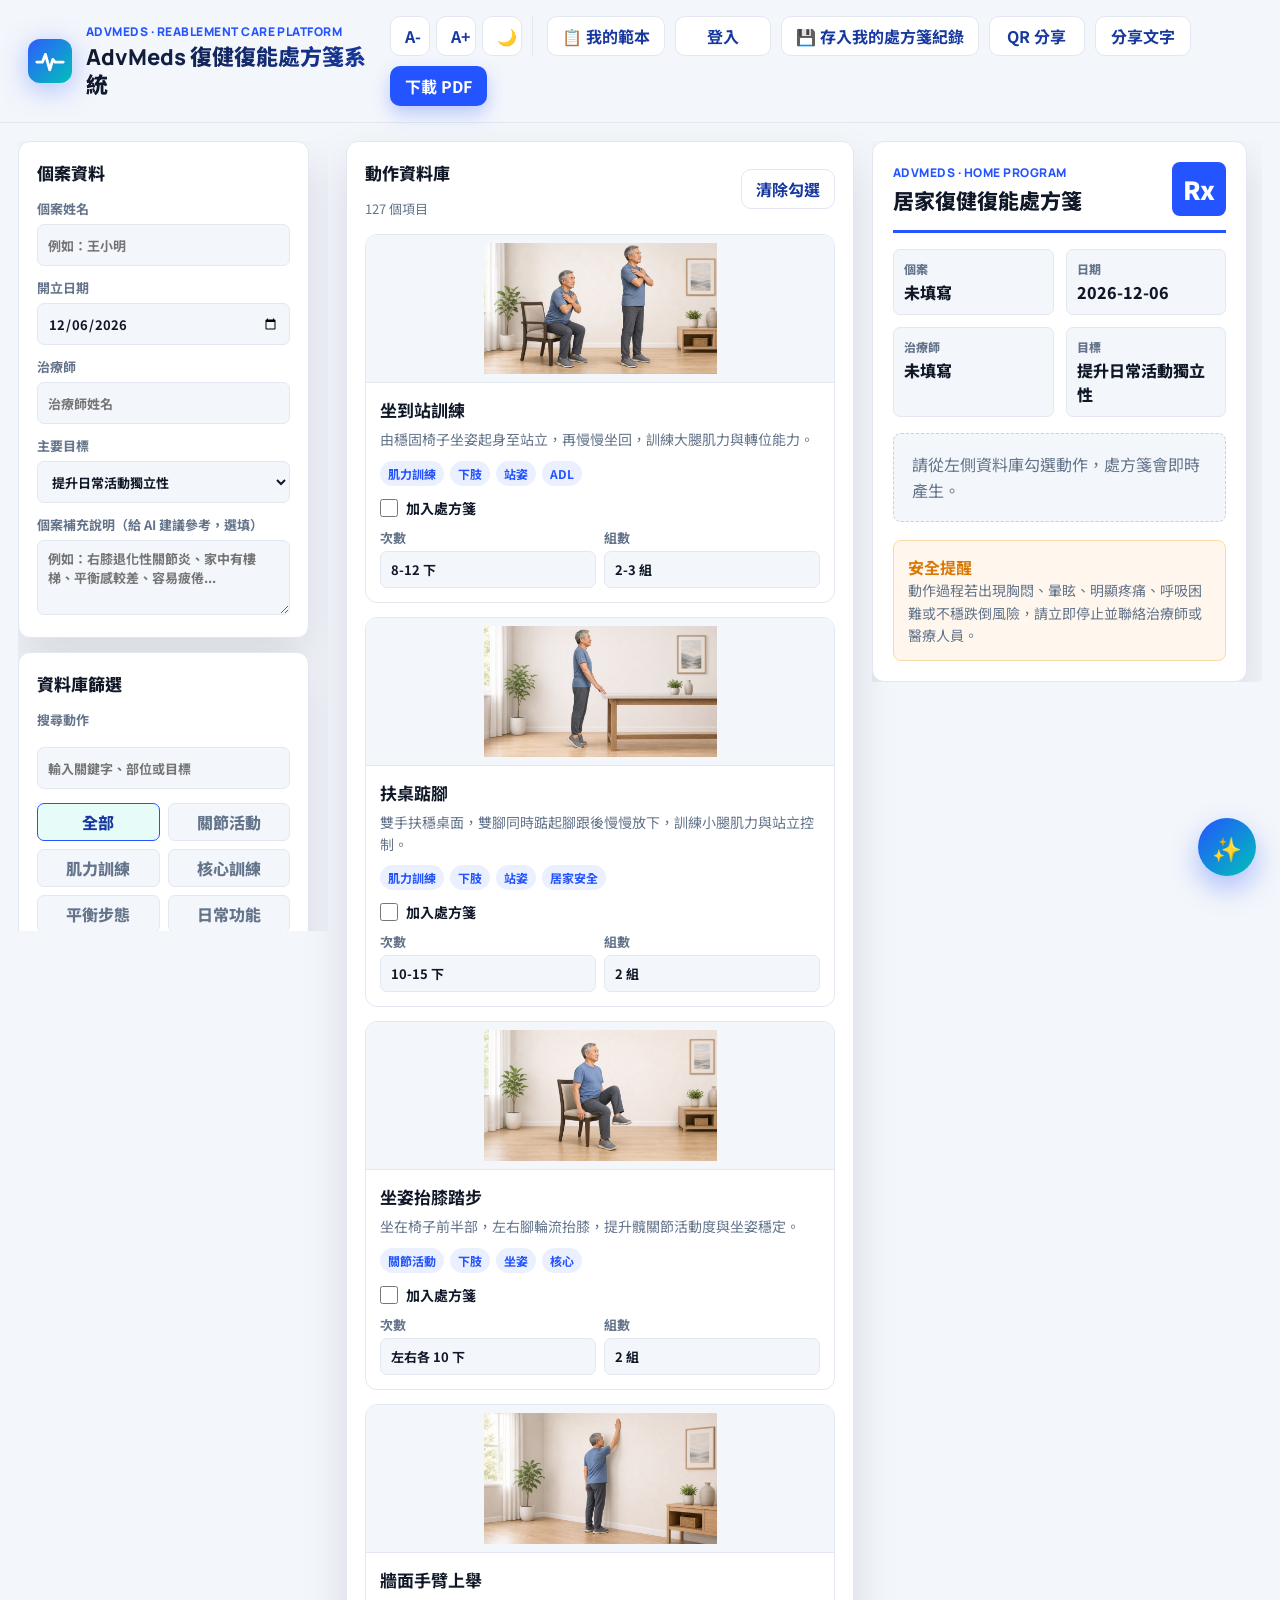
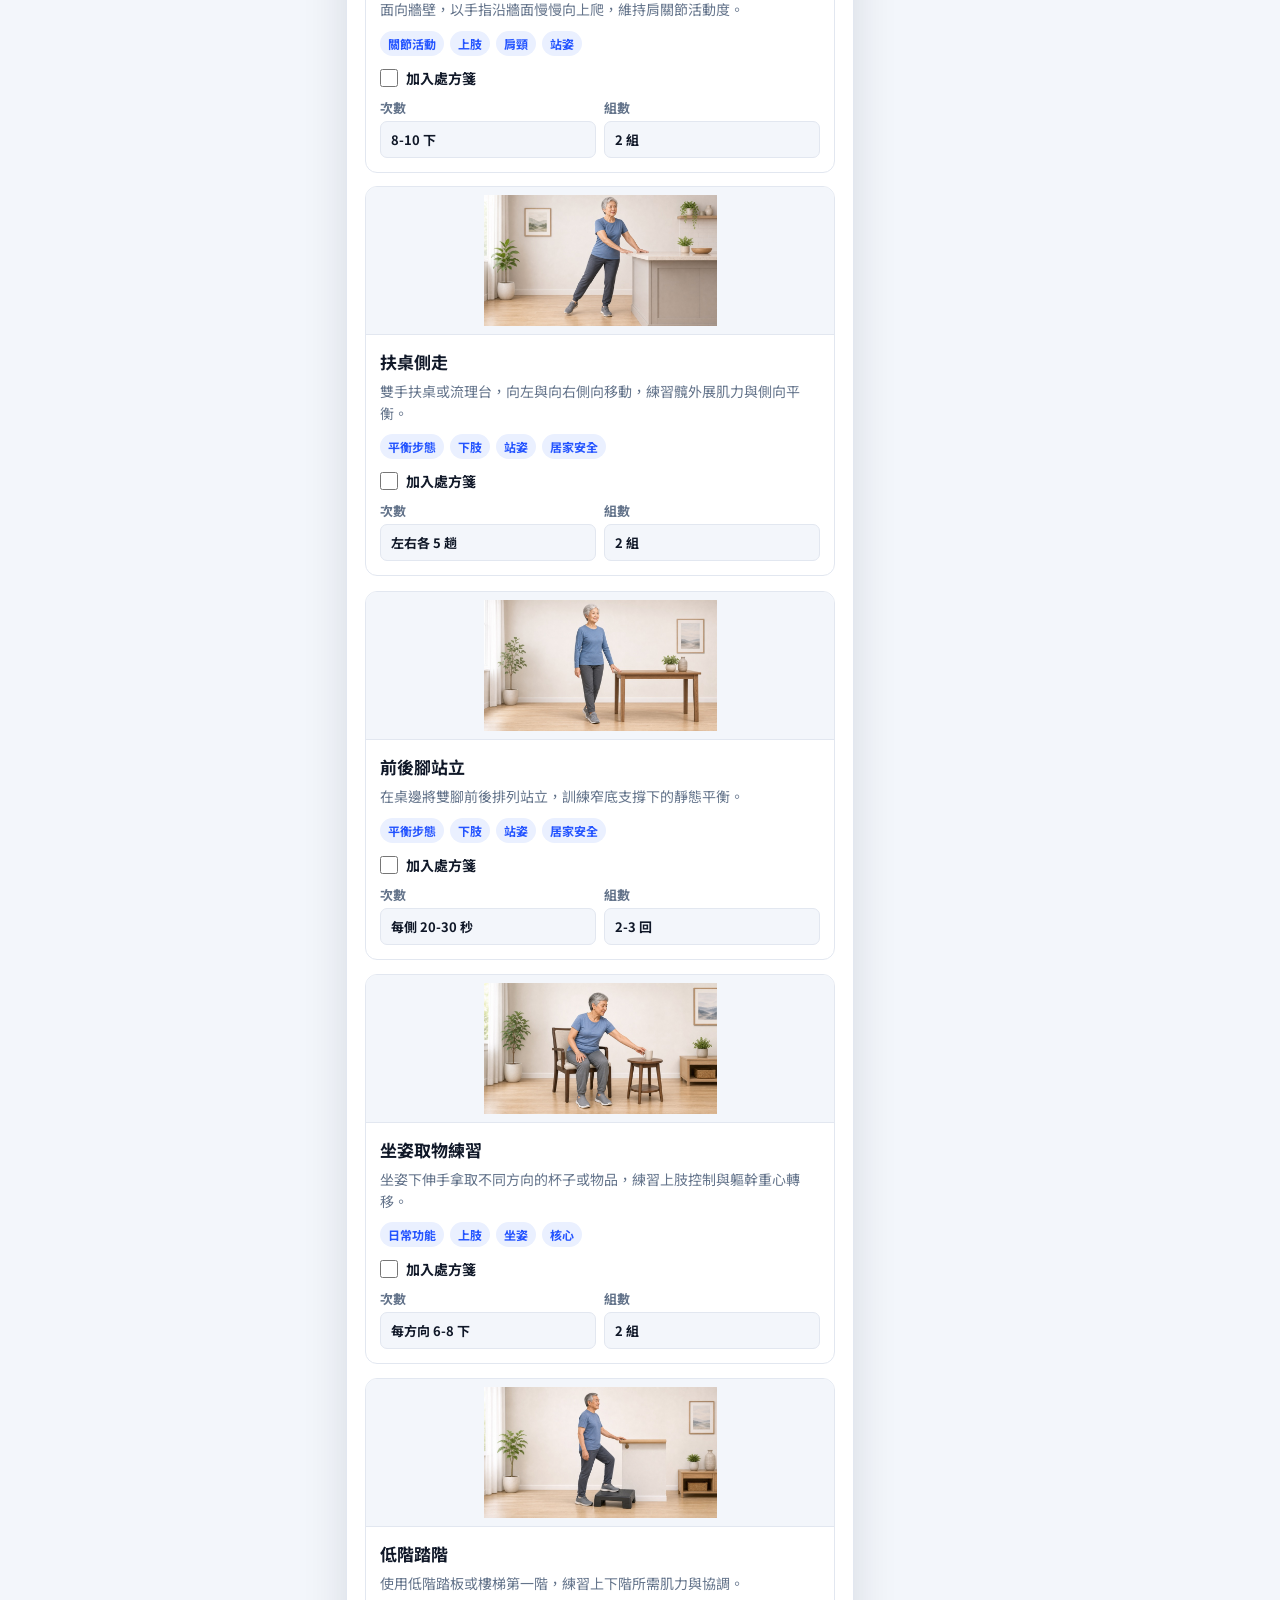
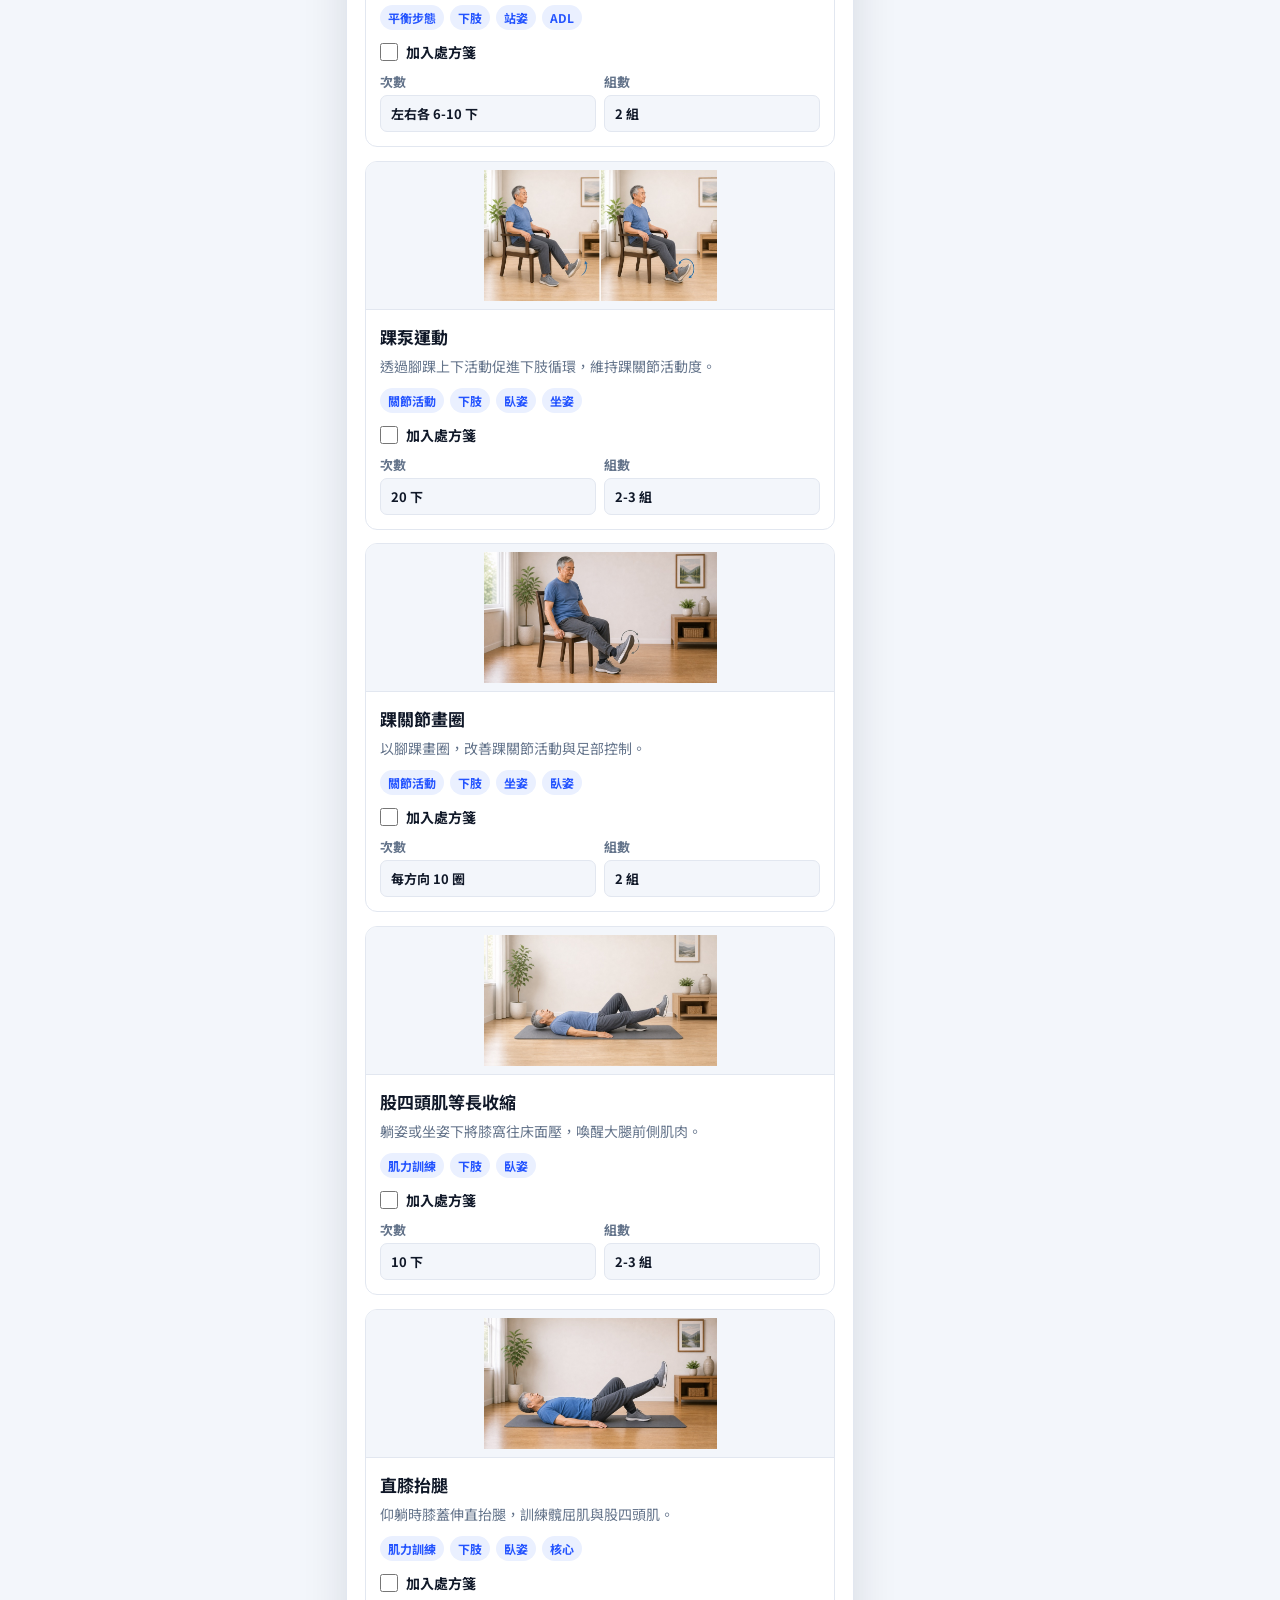
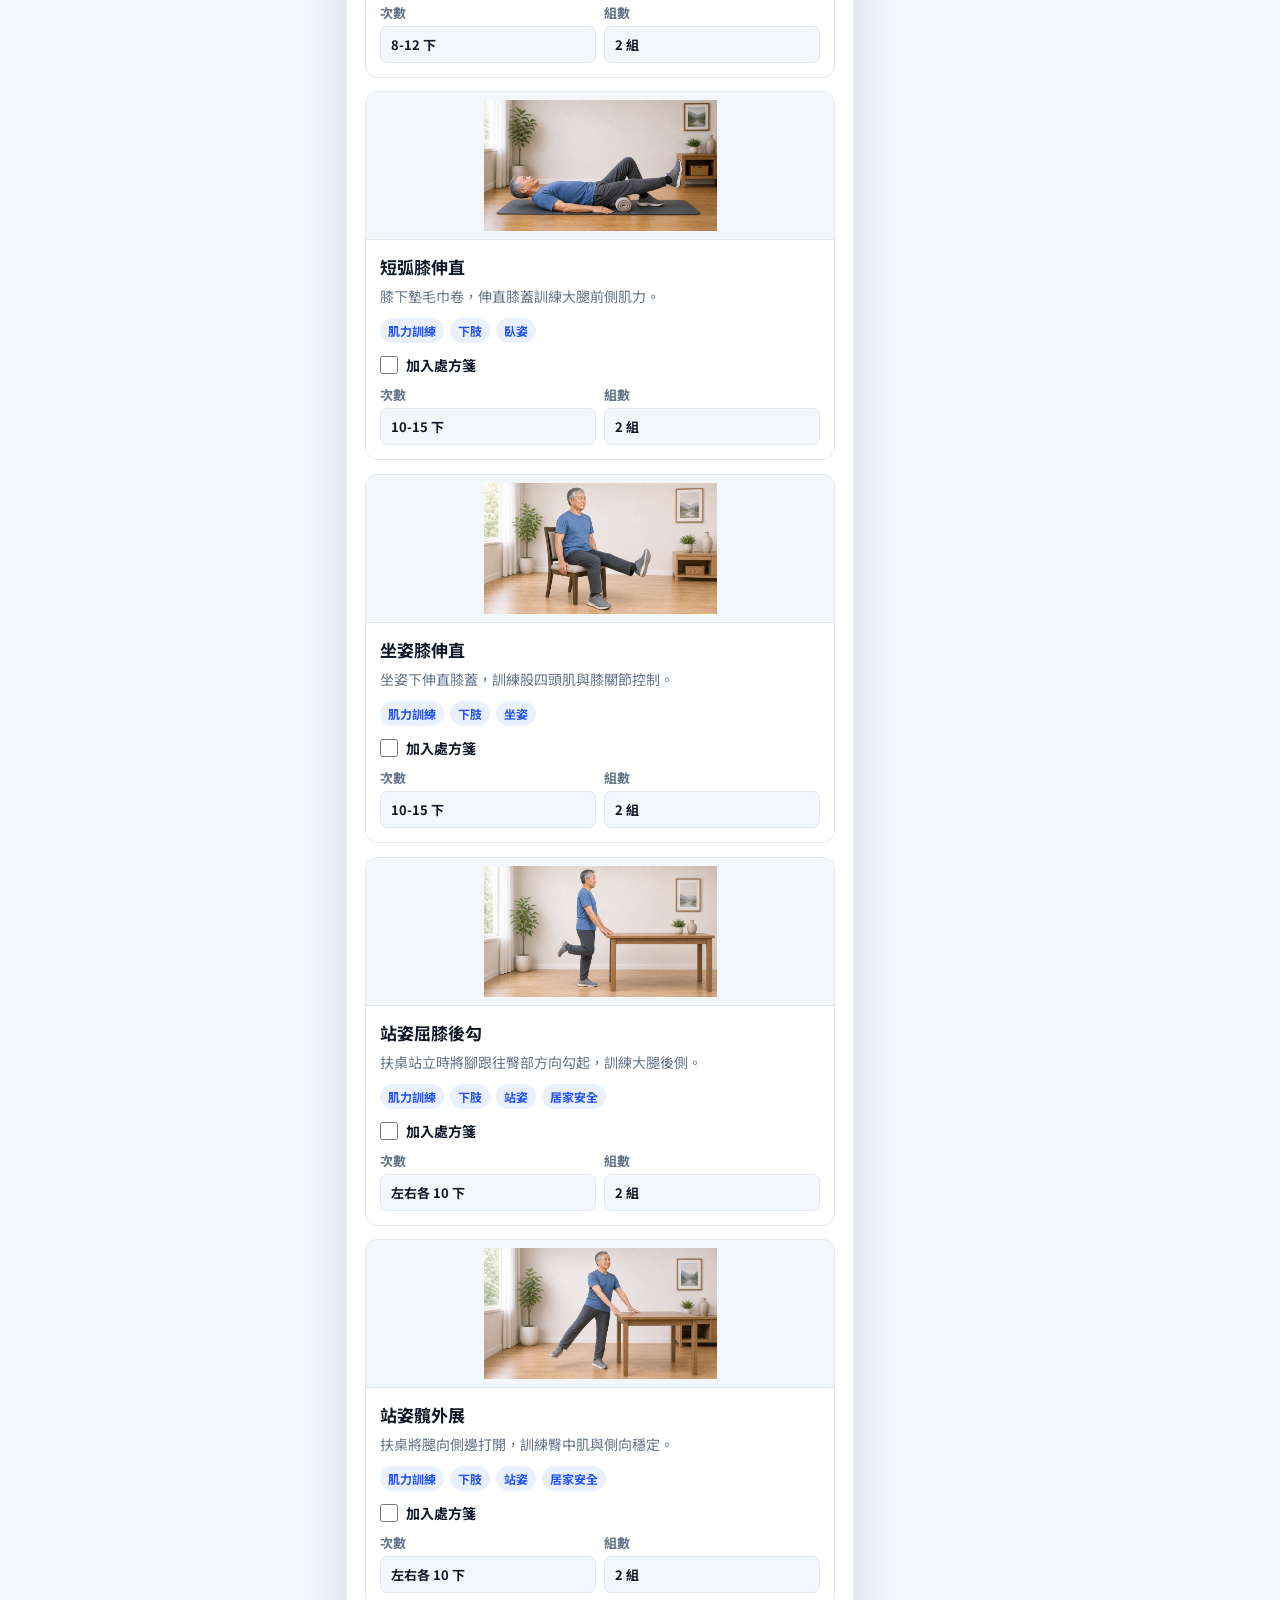
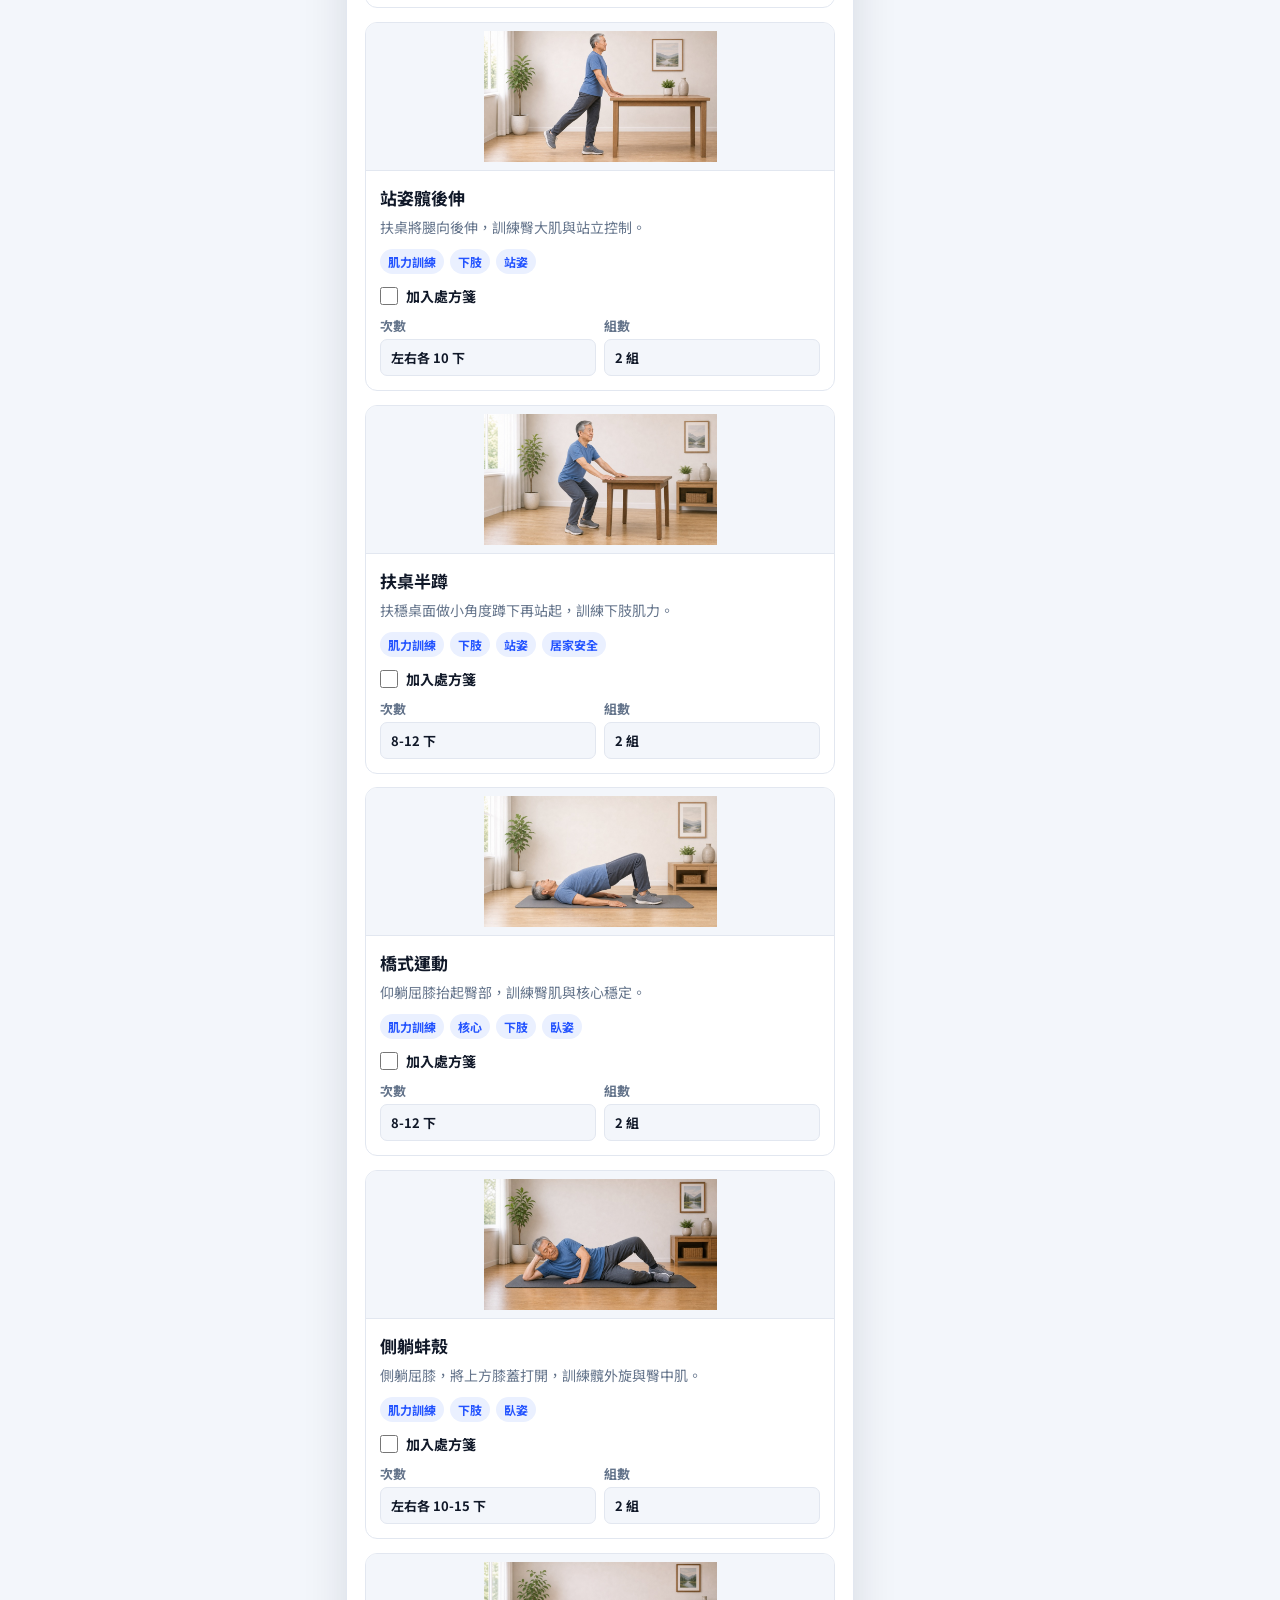
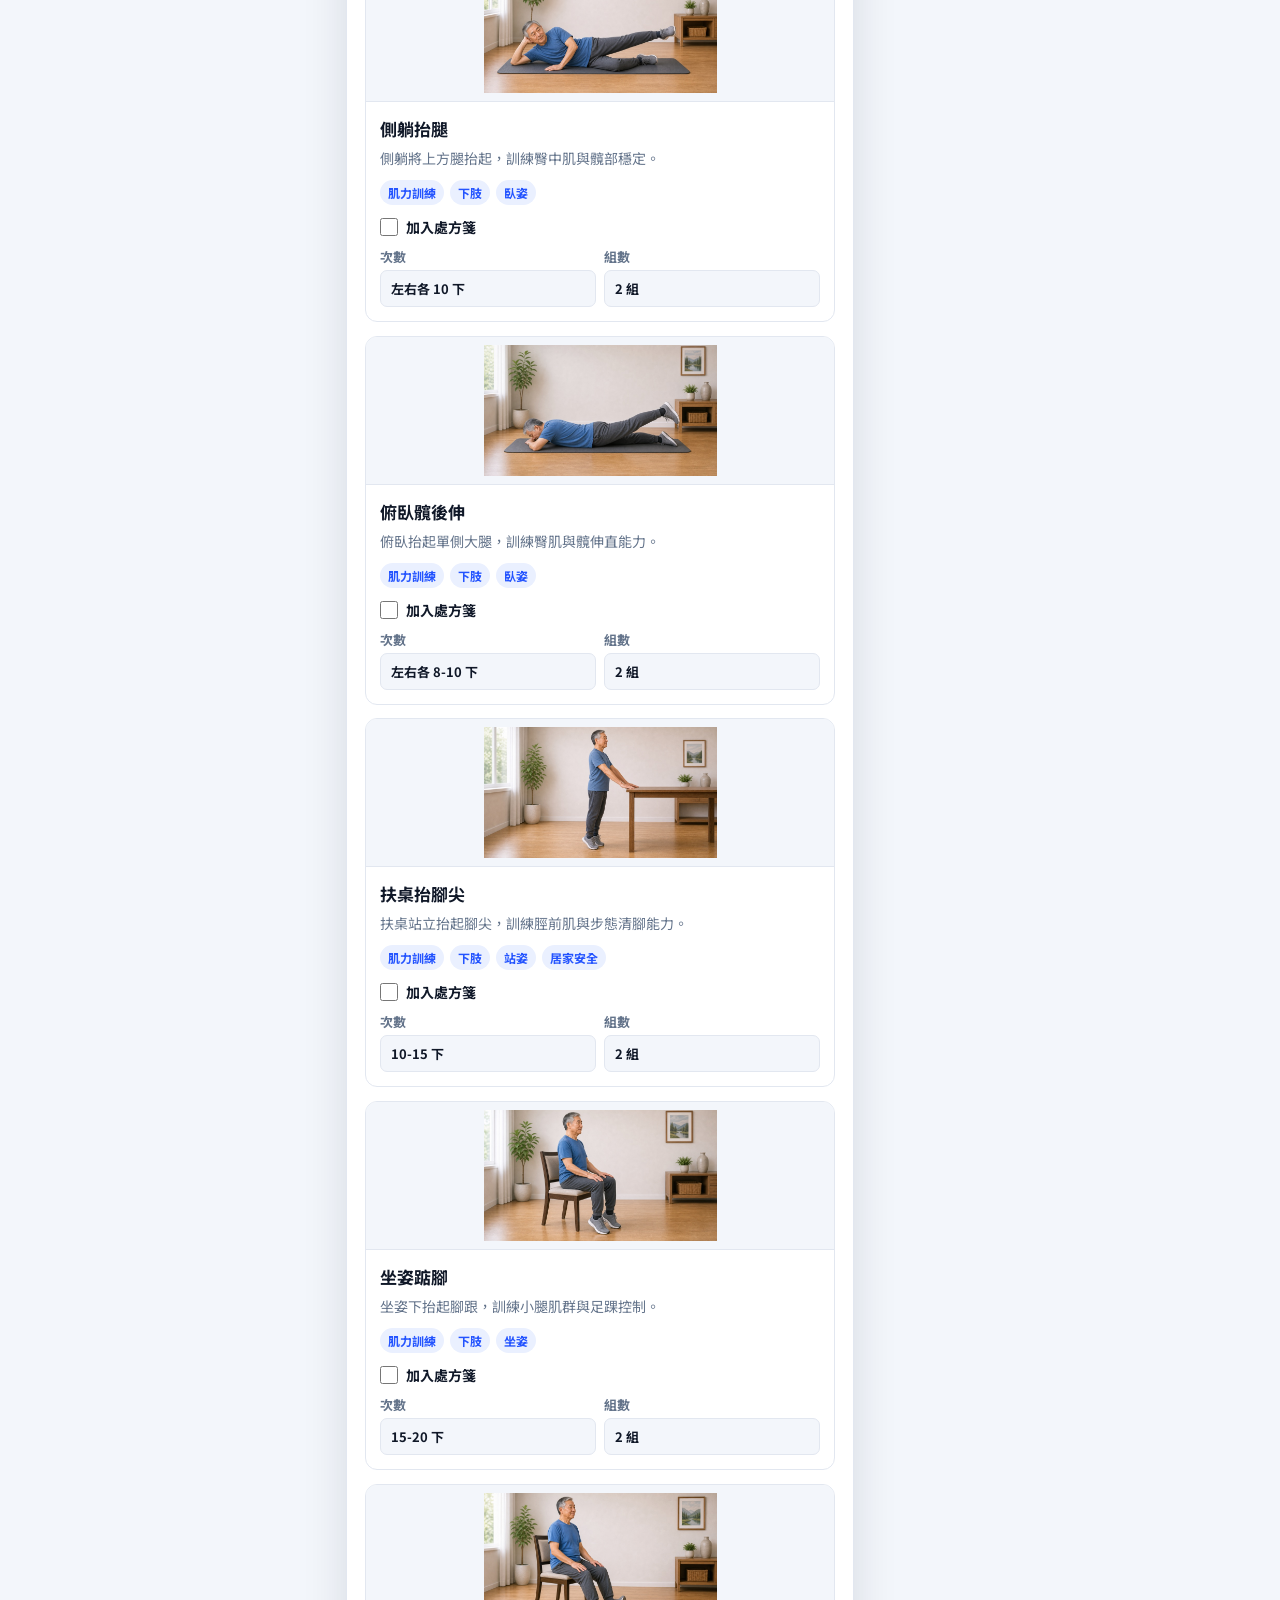
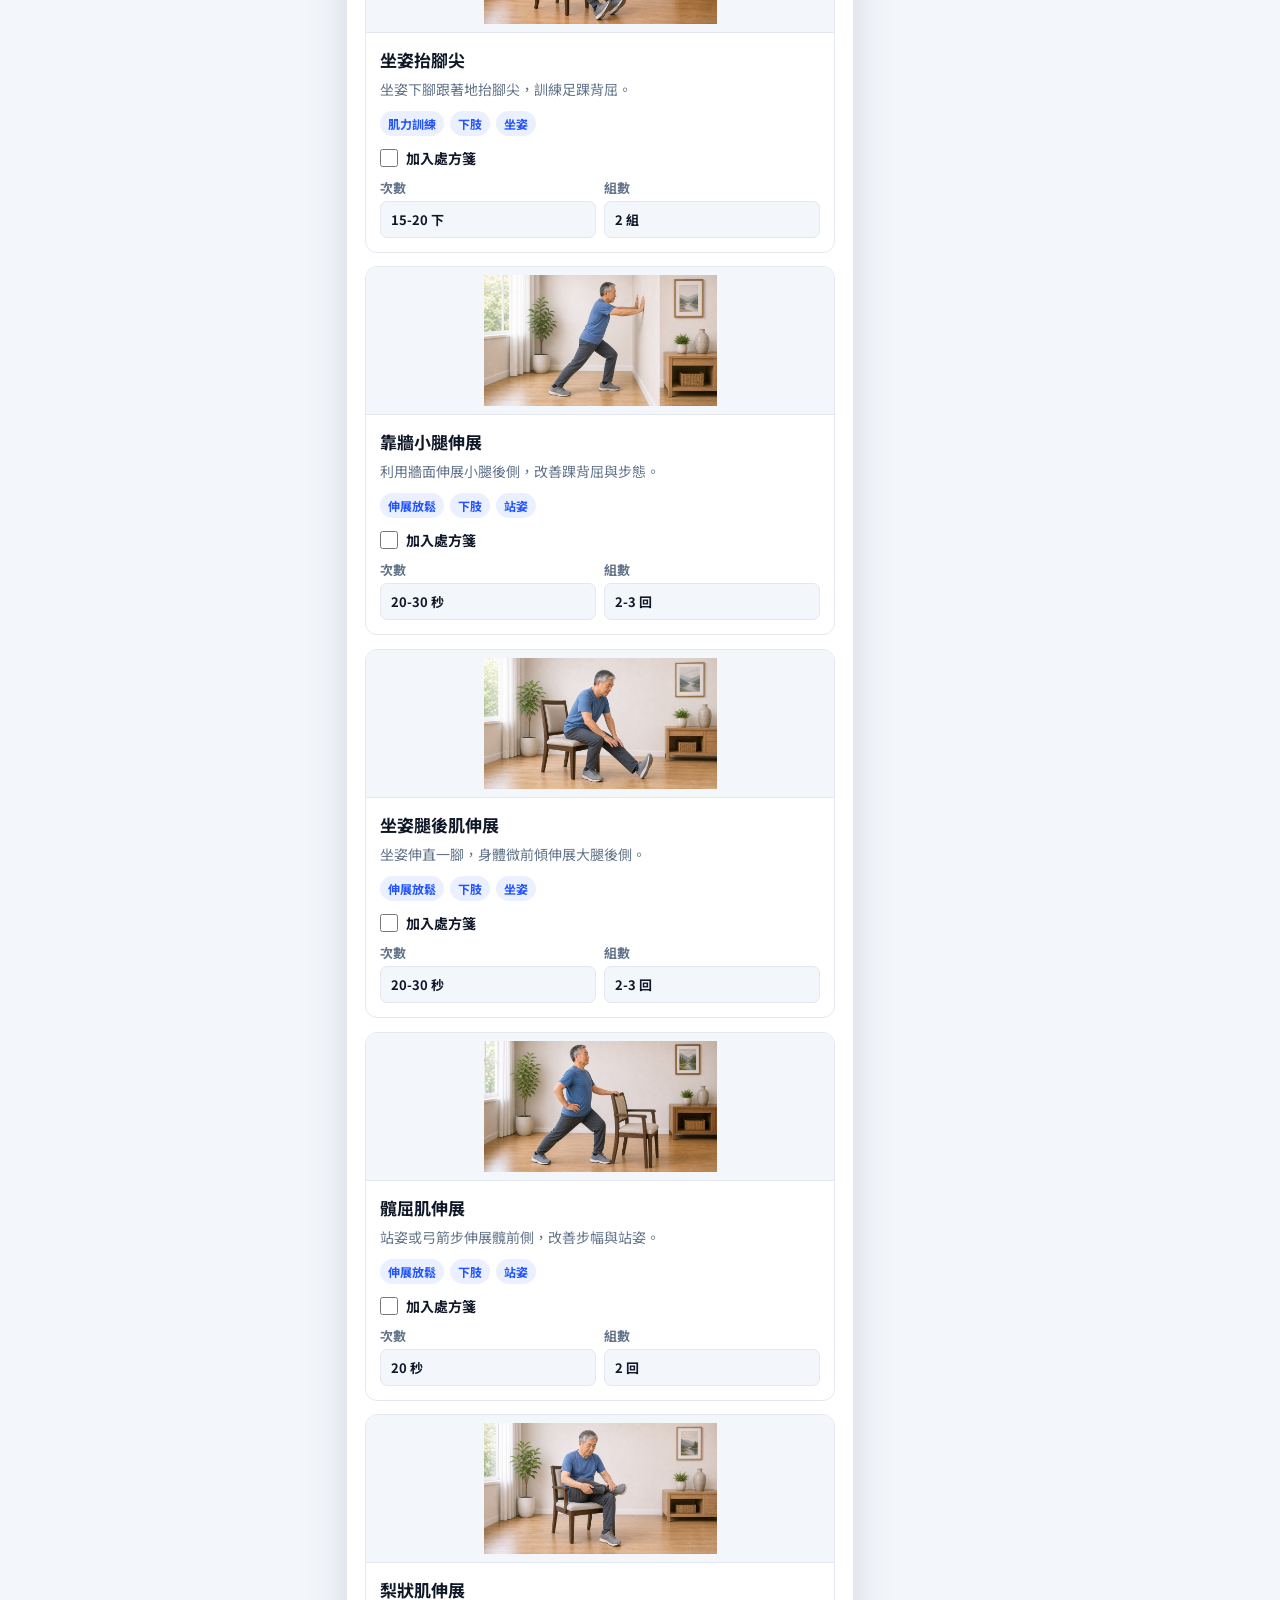
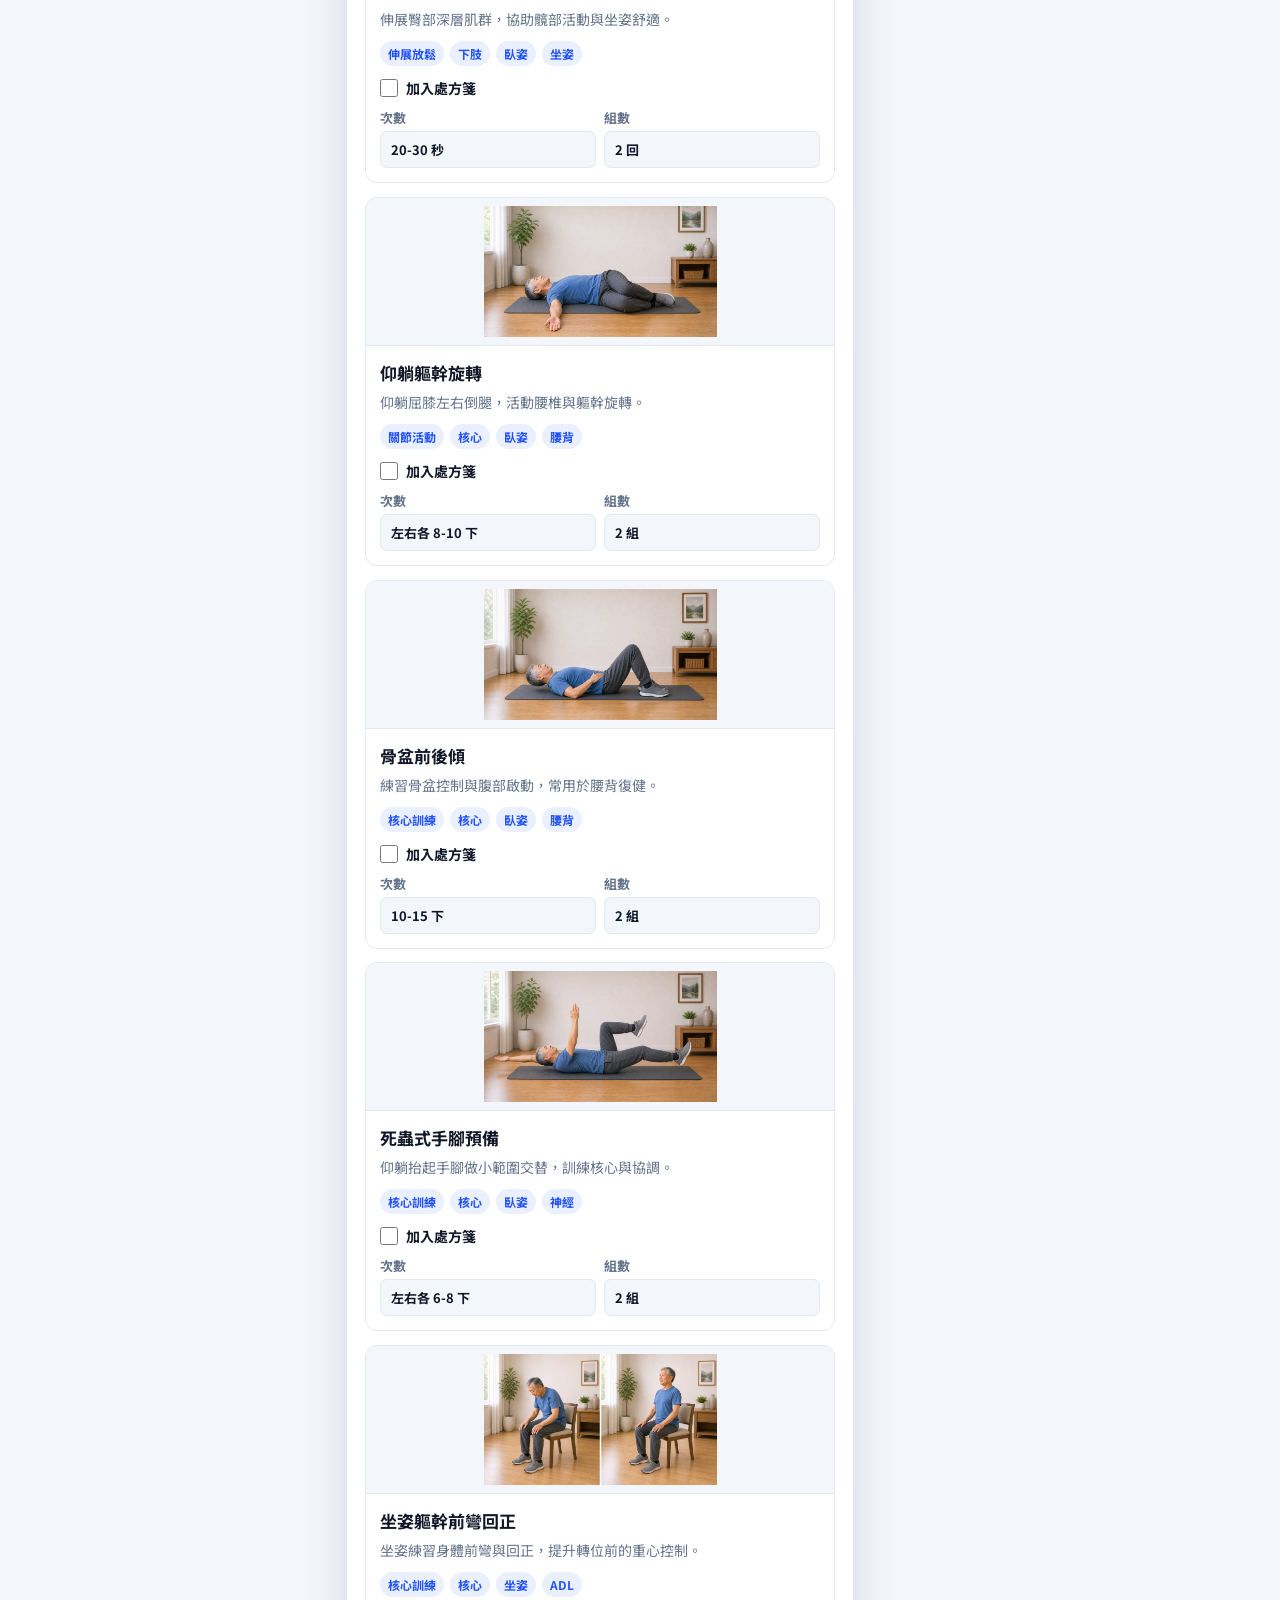
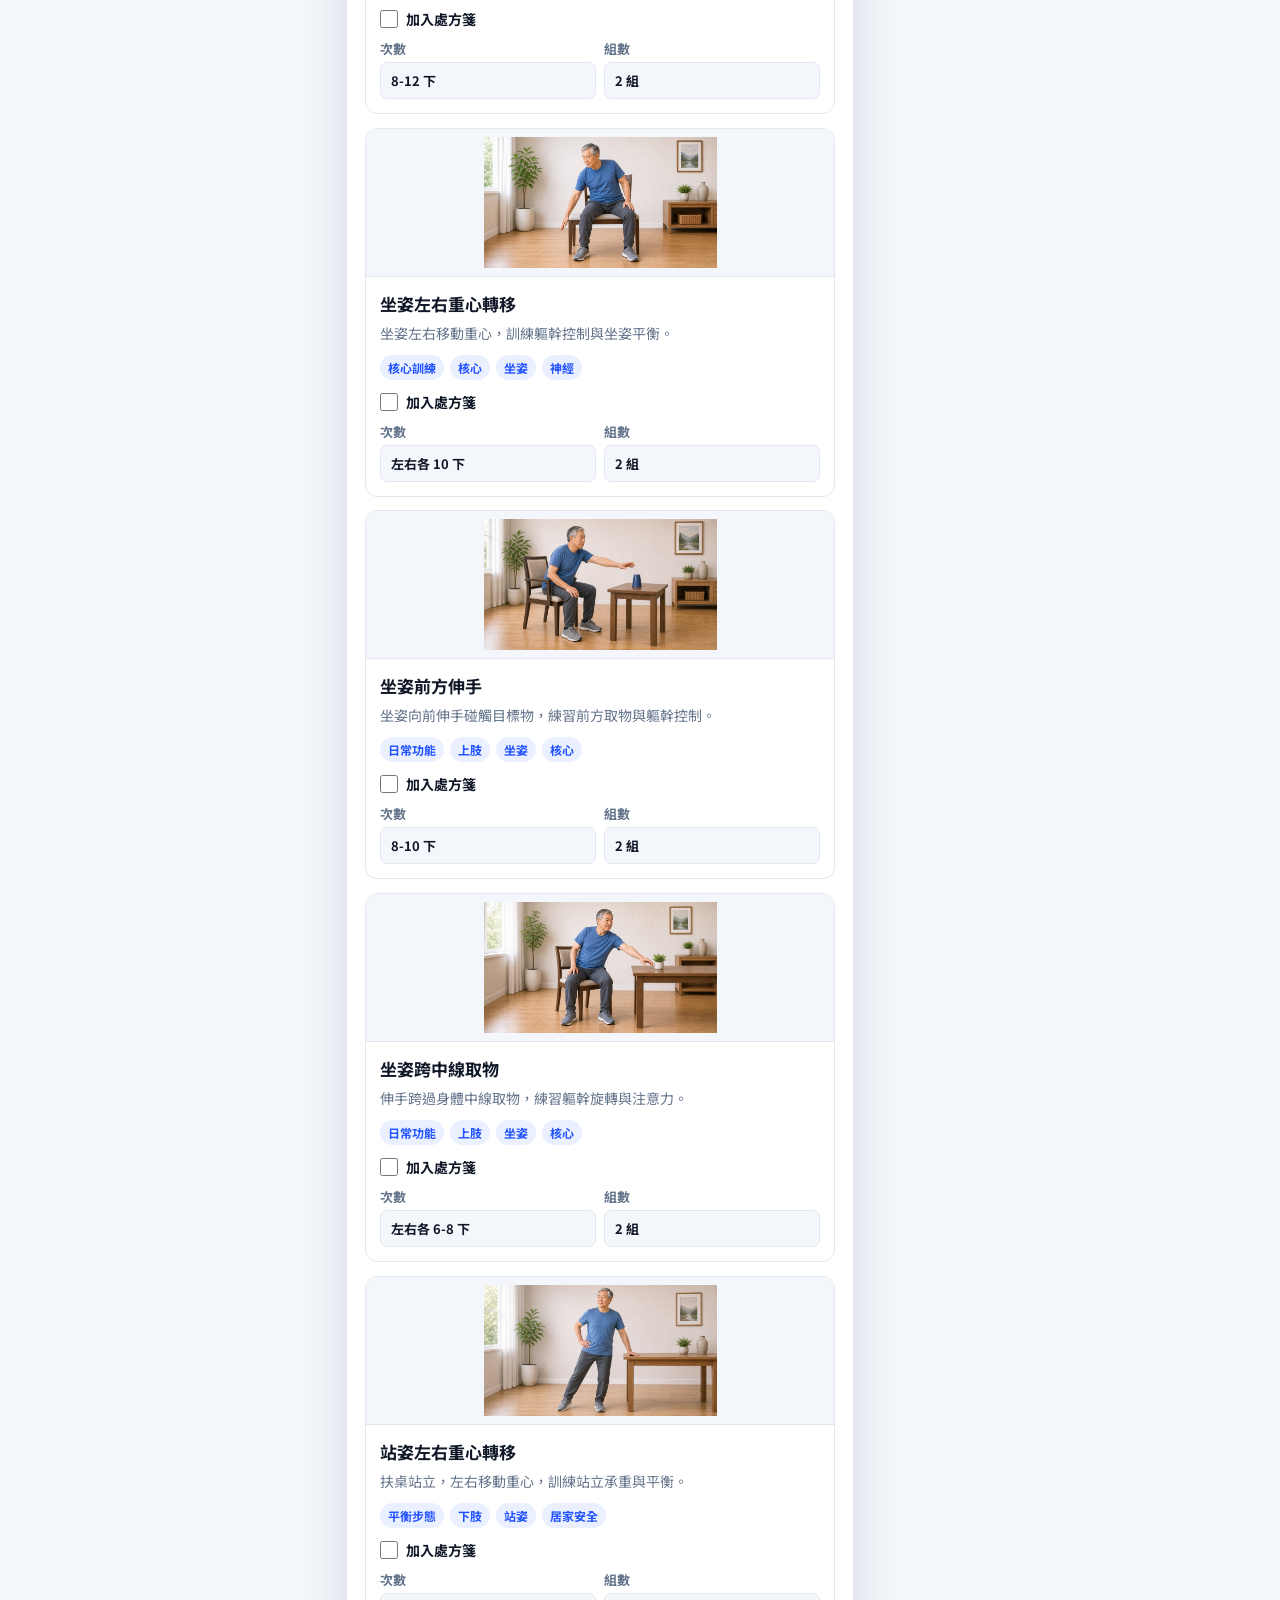
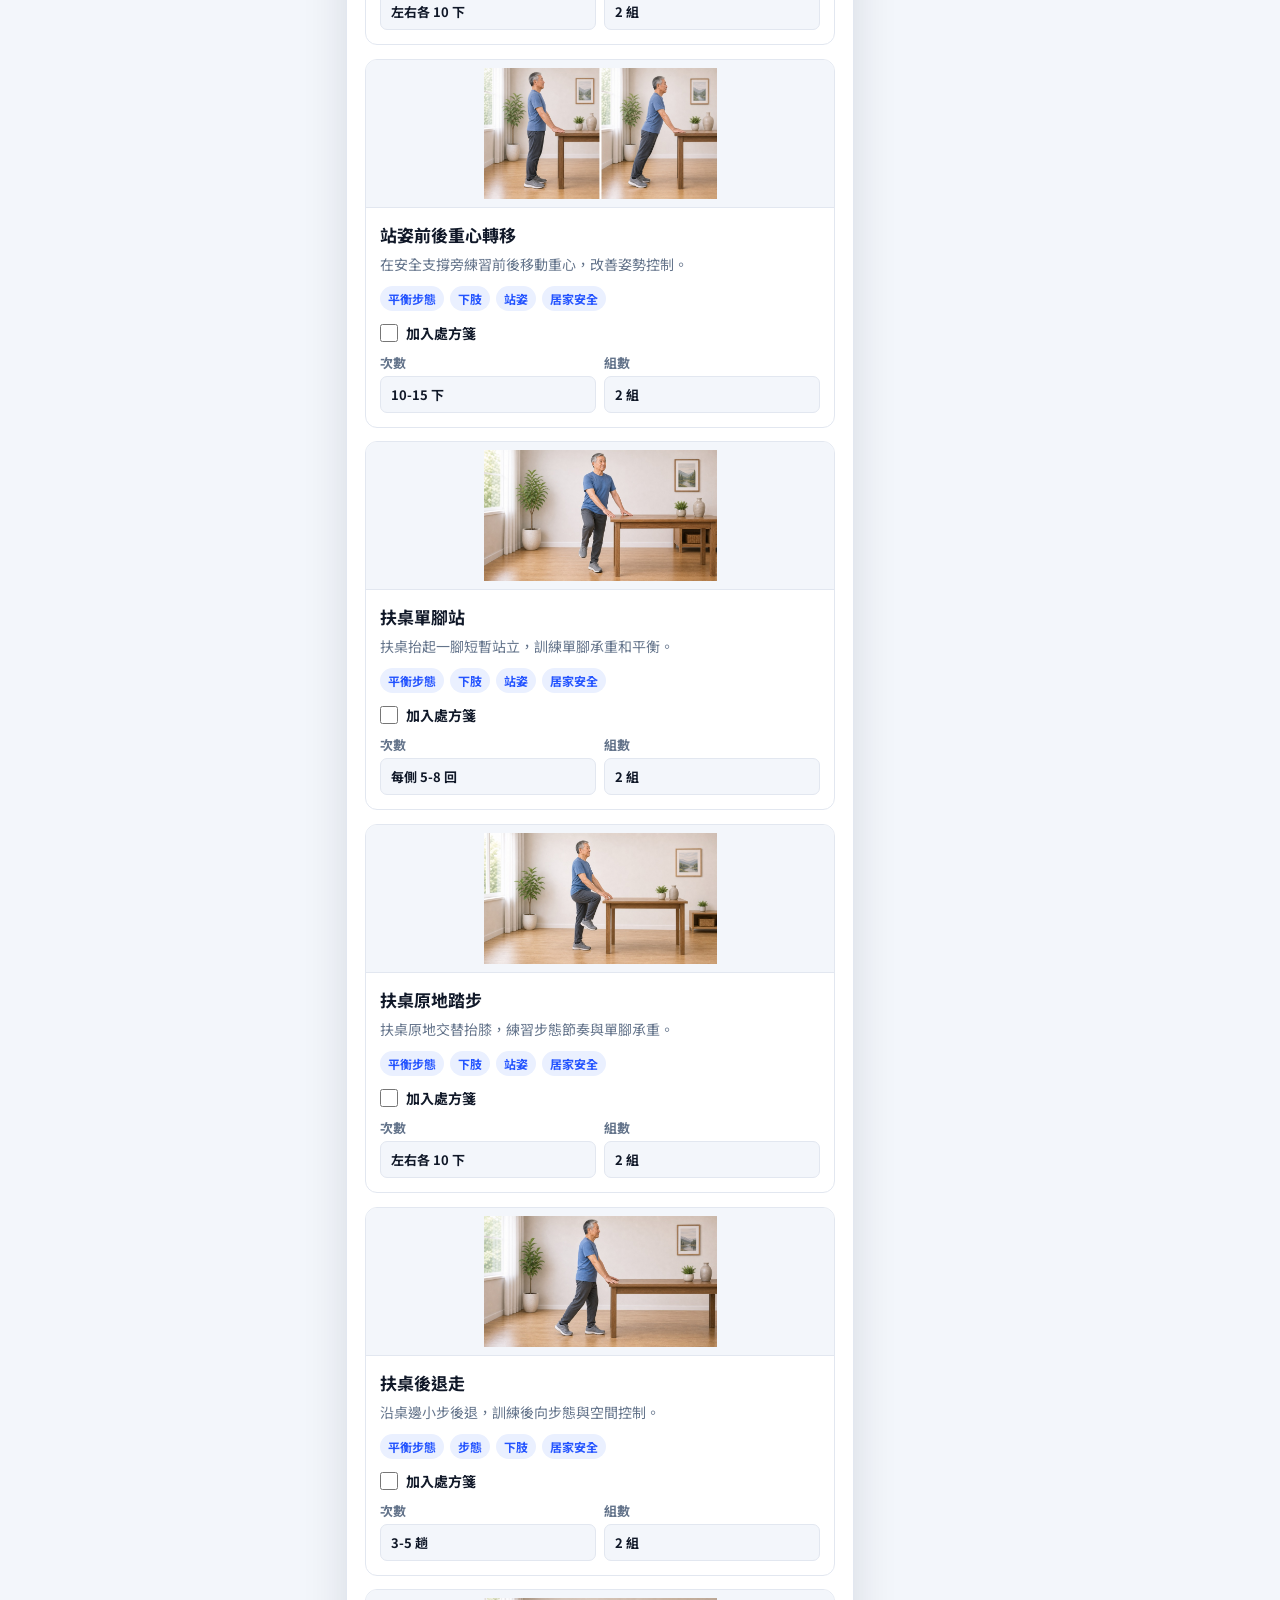
==== commit 90ab90a8: "Add files via upload" ====
--- a/index.html
+++ b/index.html
@@ -6,7 +6,7 @@
     <meta charset="utf-8" />
     <meta name="viewport" content="width=device-width, initial-scale=1" />
     <title>AdvMeds｜復健復能處方箋系統</title>
-    <link rel="stylesheet" href="styles.css?v=20260721-v4" />
+    <link rel="stylesheet" href="styles.css?v=20260722-v6" />
 
     <!-- Firebase：用來做登入與雲端資料庫，只是載入程式碼，不會傳送任何病患資料 -->
     <script src="https://www.gstatic.com/firebasejs/10.13.0/firebase-app-compat.js"></script>
@@ -14,7 +14,7 @@
     <script src="https://www.gstatic.com/firebasejs/10.13.0/firebase-firestore-compat.js"></script>
 
     <!-- QR Code：本機檔案，完全在瀏覽器裡產生圖片，不依賴任何外部網站 -->
-    <script src="qr-lib.js?v=20260721-v4"></script>
+    <script src="qr-lib.js?v=20260722-v6"></script>
   </head>
   <body>
     <header class="app-header">
@@ -44,6 +44,7 @@
         </div>
         <span class="auth-status" id="authStatus" hidden></span>
         <button class="secondary-button" id="historyBtn" type="button" hidden>我的處方箋紀錄</button>
+        <button class="secondary-button" id="templatesBtn" type="button" title="把常用的一組動作存成範本，下次可以一鍵套用">📋 我的範本</button>
         <button class="secondary-button" id="logoutBtn" type="button" hidden>登出</button>
         <button class="secondary-button" id="loginBtn" type="button">登入</button>
         <button class="secondary-button" id="saveHistoryBtn" type="button" title="把目前這份處方箋存進「我的處方箋紀錄」，之後可以在紀錄裡查詢，不用等到產生QR才存檔">
@@ -190,7 +191,8 @@
             <button class="secondary-button" id="copyQrLinkBtn" type="button">複製</button>
           </div>
         </label>
-        <button class="primary-button line-share-btn" id="lineShareBtn" type="button">用 LINE 傳送連結</button>
+        <button class="primary-button line-share-btn" id="lineShareBtn" type="button" title="手機上會直接打開 LINE 的分享畫面；電腦上因為 LINE 桌面版不支援網頁呼叫，會改成自動複製文字，請貼到 LINE 視窗傳送">用 LINE 傳送連結</button>
+        <p class="modal-hint" style="margin-top:8px;">📱 手機：按下後會直接跳轉到 LINE App 選擇要傳送的對象。<br />💻 電腦：LINE 桌面版目前不支援由網頁直接叫出分享視窗，按下後會自動複製文字，請切換到 LINE 視窗貼上（Ctrl+V）即可。</p>
       </div>
     </div>
 
@@ -210,9 +212,28 @@
           <h2>我的處方箋紀錄</h2>
           <button class="icon-button" id="closeHistoryModal" type="button" title="關閉">✕</button>
         </div>
+        <label class="clinic-toggle" id="clinicToggleRow" hidden>
+          <input type="checkbox" id="clinicViewToggle" />
+          顯示整個診所的紀錄（而不只是我自己開立的）
+        </label>
         <div class="history-list" id="historyList">
           <p class="modal-hint">載入中...</p>
         </div>
+      </div>
+    </div>
+
+    <div class="modal-overlay" id="templatesModal" hidden>
+      <div class="modal-box modal-box--history">
+        <div class="modal-head">
+          <h2>我的處方箋範本</h2>
+          <button class="icon-button" id="closeTemplatesModal" type="button" title="關閉">✕</button>
+        </div>
+        <p class="modal-hint">把現在勾選的一組動作存成範本，之後開立類似個案時可以一鍵套用，不用重新勾選。</p>
+        <div class="qr-link-row">
+          <input id="templateNameInput" type="text" placeholder="範本名稱，例如：下肢肌力入門組" />
+          <button class="primary-button" id="saveTemplateBtn" type="button">＋ 存成目前範本</button>
+        </div>
+        <div class="history-list" id="templatesList"></div>
       </div>
     </div>
 
@@ -226,20 +247,6 @@
           <h2>AdvMeds AI 建議助理</h2>
           <button class="icon-button" id="closeAiModal" type="button" title="關閉">✕</button>
         </div>
-
-        <details class="ai-key-settings" id="aiKeySettings">
-          <summary>AI 金鑰設定</summary>
-          <p class="modal-hint">
-            這個功能需要一組你自己的免費 Gemini API 金鑰（不會上傳到任何伺服器，只存在你這台瀏覽器裡）。
-            還沒有金鑰嗎？前往
-            <a href="https://aistudio.google.com/apikey" target="_blank" rel="noopener">Google AI Studio</a>
-            免費申請。
-          </p>
-          <div class="qr-link-row">
-            <input id="aiApiKeyInput" type="password" placeholder="貼上你的 Gemini API 金鑰" autocomplete="off" />
-            <button class="secondary-button" id="saveAiKeyBtn" type="button">儲存</button>
-          </div>
-        </details>
 
         <div class="ai-messages" id="aiMessages">
           <div class="ai-message ai-message--assistant">
@@ -259,7 +266,7 @@
     </div>
 
     <script src="firebase-init.js"></script>
-    <script src="exercises-data.js?v=20260721-v4"></script>
-    <script src="app.js?v=20260721-v4"></script>
+    <script src="exercises-data.js?v=20260722-v6"></script>
+    <script src="app.js?v=20260722-v6"></script>
   </body>
 </html>
--- a/styles.css
+++ b/styles.css
@@ -808,6 +808,81 @@
     width: 82px;
     height: 62px;
   }
+
+  .form-grid {
+    grid-template-columns: 1fr;
+  }
+
+  .exercise-grid {
+    grid-template-columns: repeat(auto-fill, minmax(46%, 1fr));
+    gap: 10px;
+  }
+
+  .dose-inputs {
+    flex-direction: column;
+    align-items: stretch;
+    gap: 6px;
+  }
+
+  .dose-inputs label {
+    display: flex;
+    justify-content: space-between;
+    align-items: center;
+  }
+
+  .modal-box {
+    max-width: 100%;
+    padding: 16px;
+  }
+
+  .ai-fab {
+    right: 16px;
+    bottom: 16px;
+    width: 50px;
+    height: 50px;
+  }
+
+  .ai-fab-icon {
+    font-size: 20px;
+  }
+
+  .modal-box--ai {
+    max-height: 92vh;
+  }
+}
+
+@media (max-width: 480px) {
+  .exercise-grid {
+    grid-template-columns: 1fr;
+  }
+
+  .header-actions .secondary-button,
+  .header-actions .primary-button {
+    min-width: 0;
+    font-size: 13px;
+    padding: 8px 12px;
+  }
+
+  .a11y-controls {
+    order: 1;
+  }
+
+  .brand h1 {
+    font-size: 16px;
+  }
+
+  .eyebrow {
+    font-size: 11px;
+  }
+
+  .rx-item {
+    grid-template-columns: 1fr;
+  }
+
+  .rx-item img {
+    width: 100%;
+    height: 140px;
+  }
 }
 
 /* QR Code / 示範影片 彈出視窗 */
@@ -1026,6 +1101,38 @@
   margin: 0;
   color: var(--muted);
   font-size: 13px;
+}
+
+.template-actions {
+  display: flex;
+  gap: 8px;
+  flex-shrink: 0;
+}
+
+.clinic-toggle {
+  display: flex;
+  align-items: center;
+  gap: 8px;
+  margin-bottom: 12px;
+  padding: 8px 12px;
+  background: var(--panel-soft);
+  border: 1px solid var(--line);
+  border-radius: 8px;
+  font-size: 13px;
+  color: var(--muted);
+  cursor: pointer;
+}
+
+.reminder-badge {
+  display: inline-block;
+  margin-left: 8px;
+  padding: 2px 10px;
+  border-radius: 999px;
+  font-size: 12px;
+  font-weight: 700;
+  background: var(--note-bg);
+  color: var(--amber);
+  border: 1px solid var(--note-border);
 }
 
 /* 補充說明欄位（給AI用），跨兩欄顯示 */
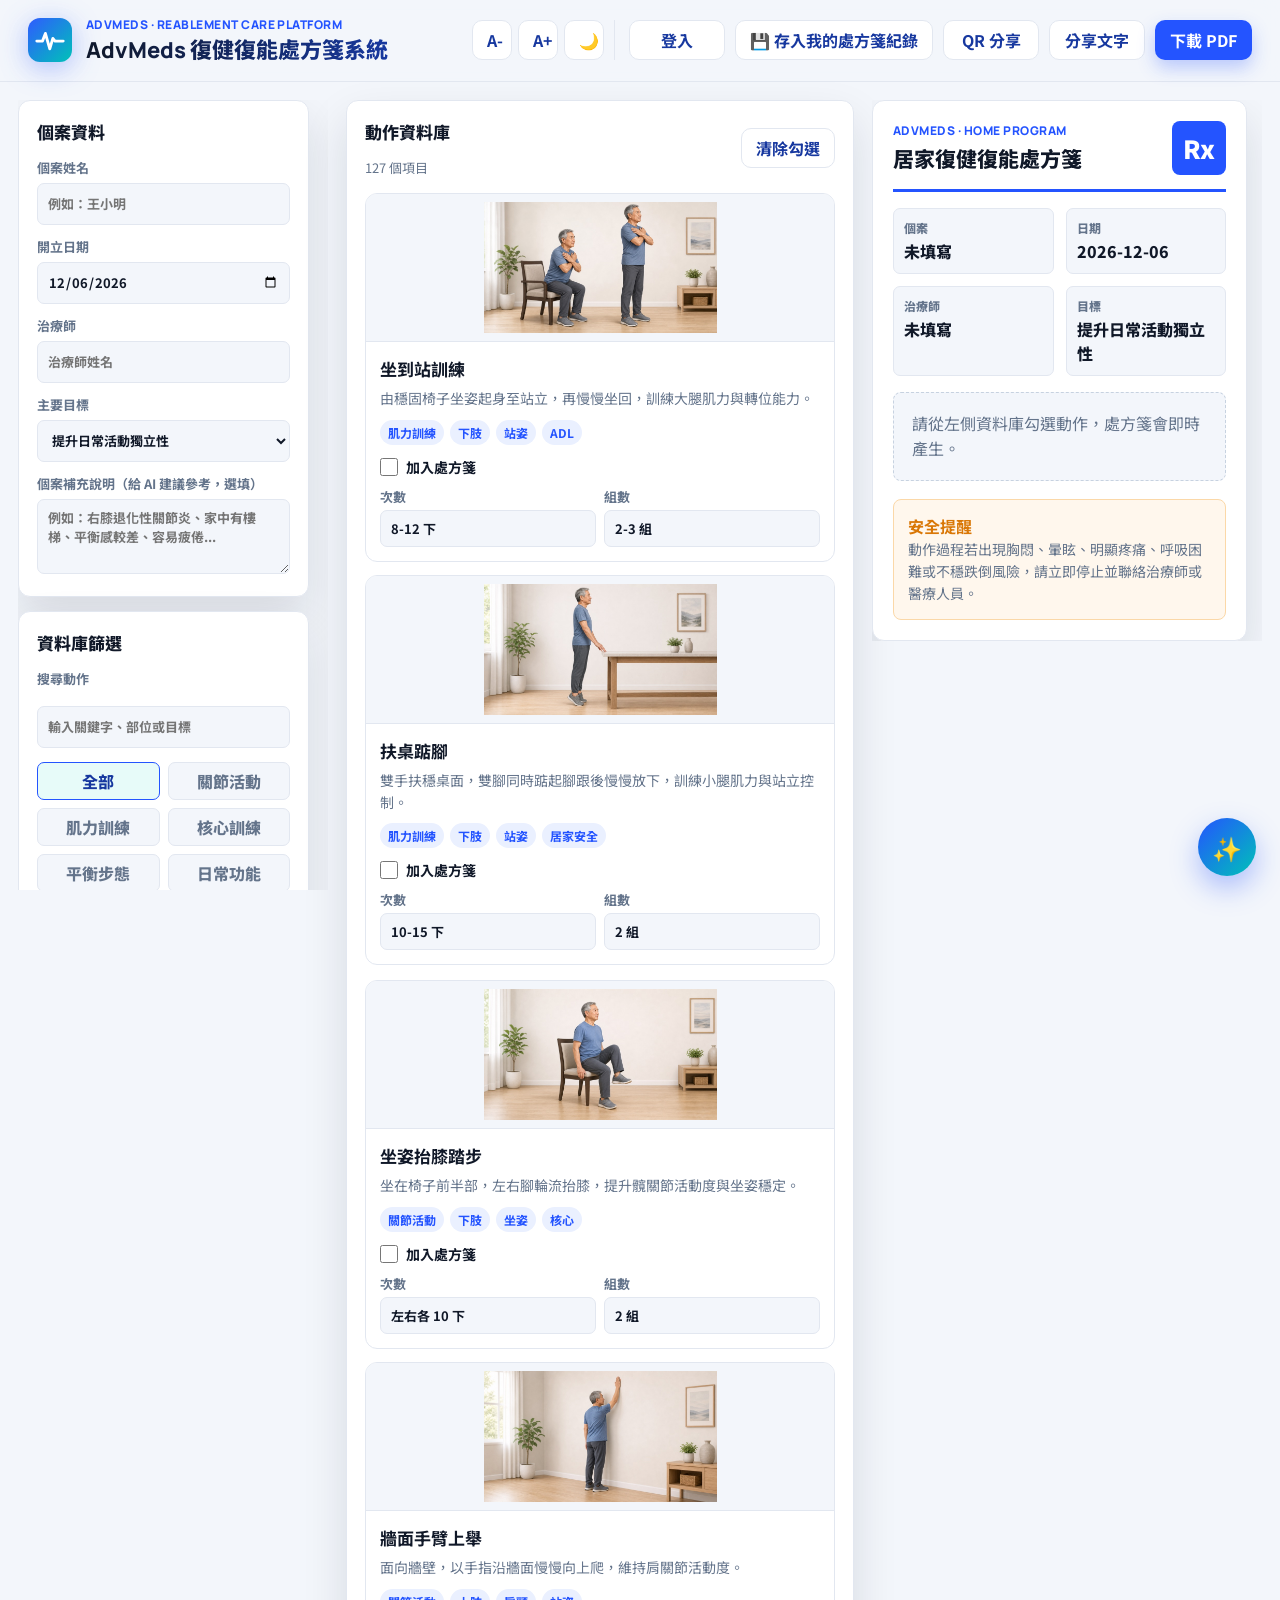
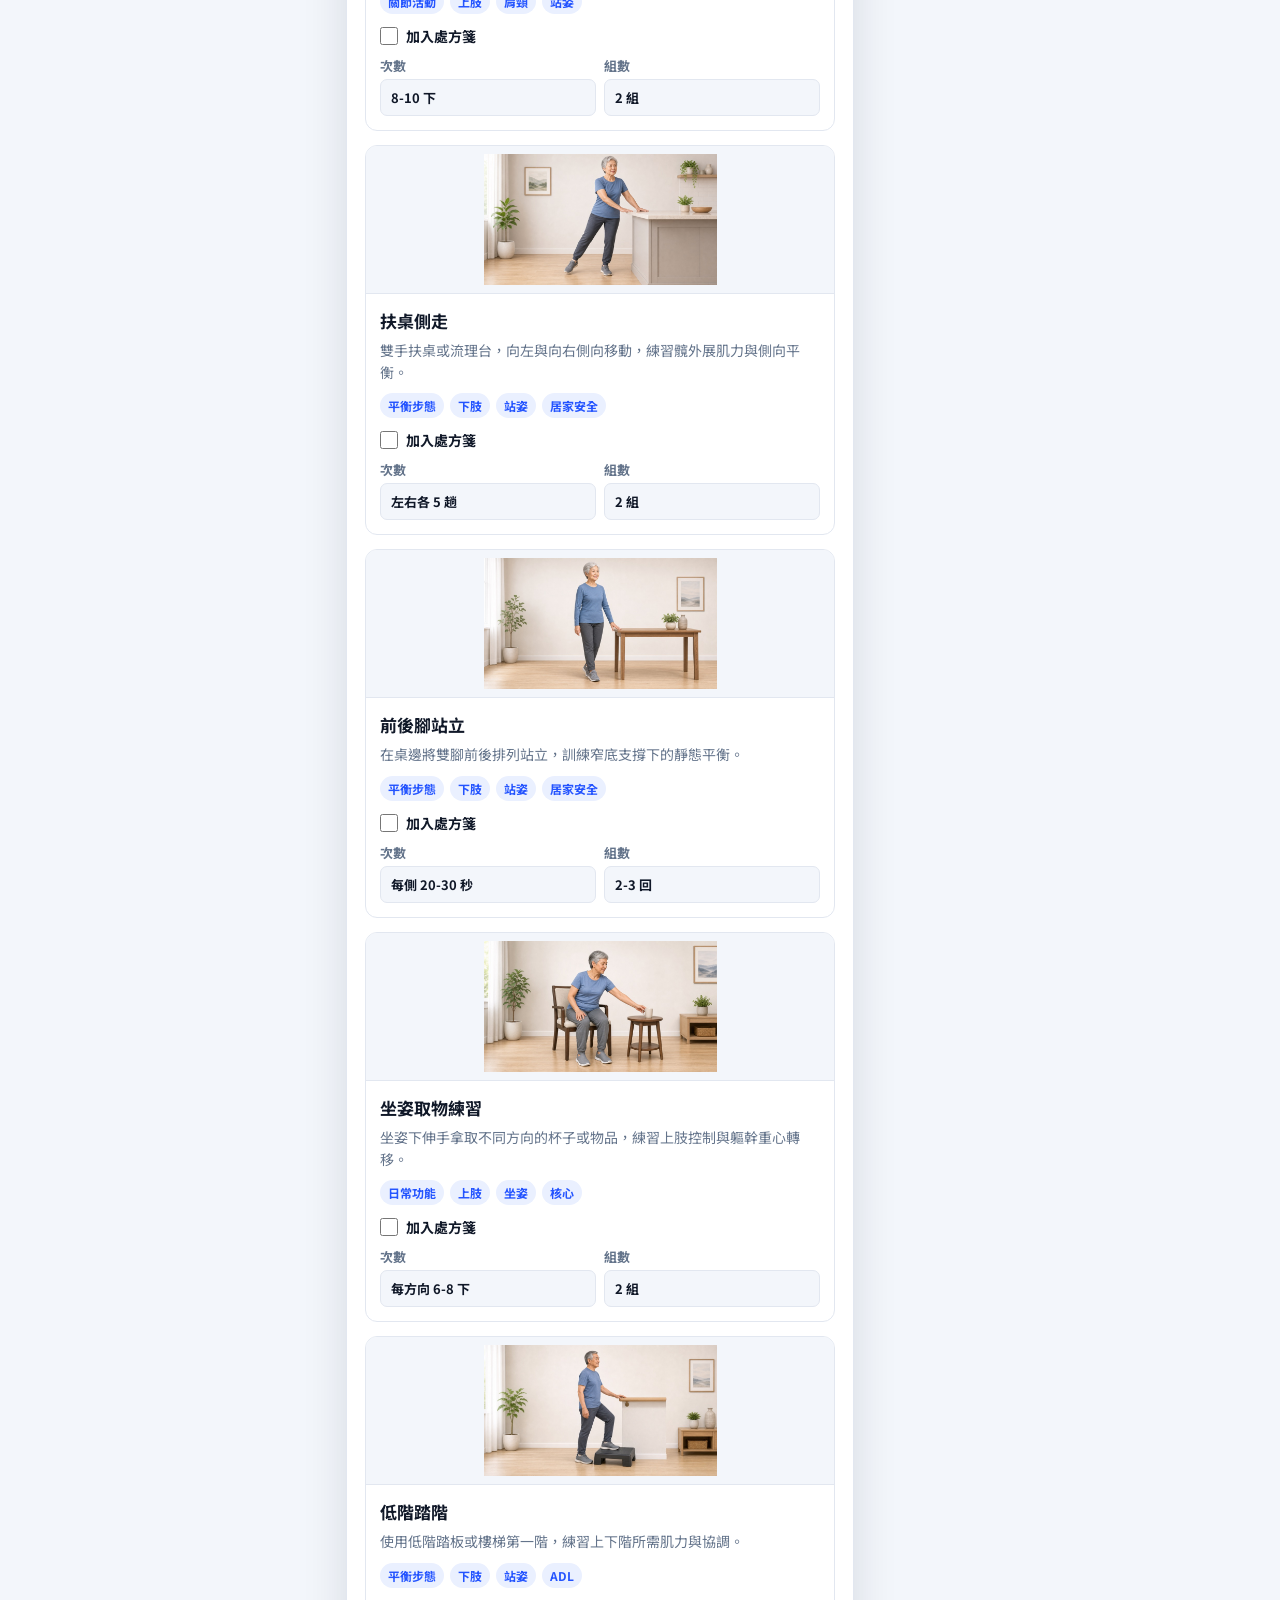
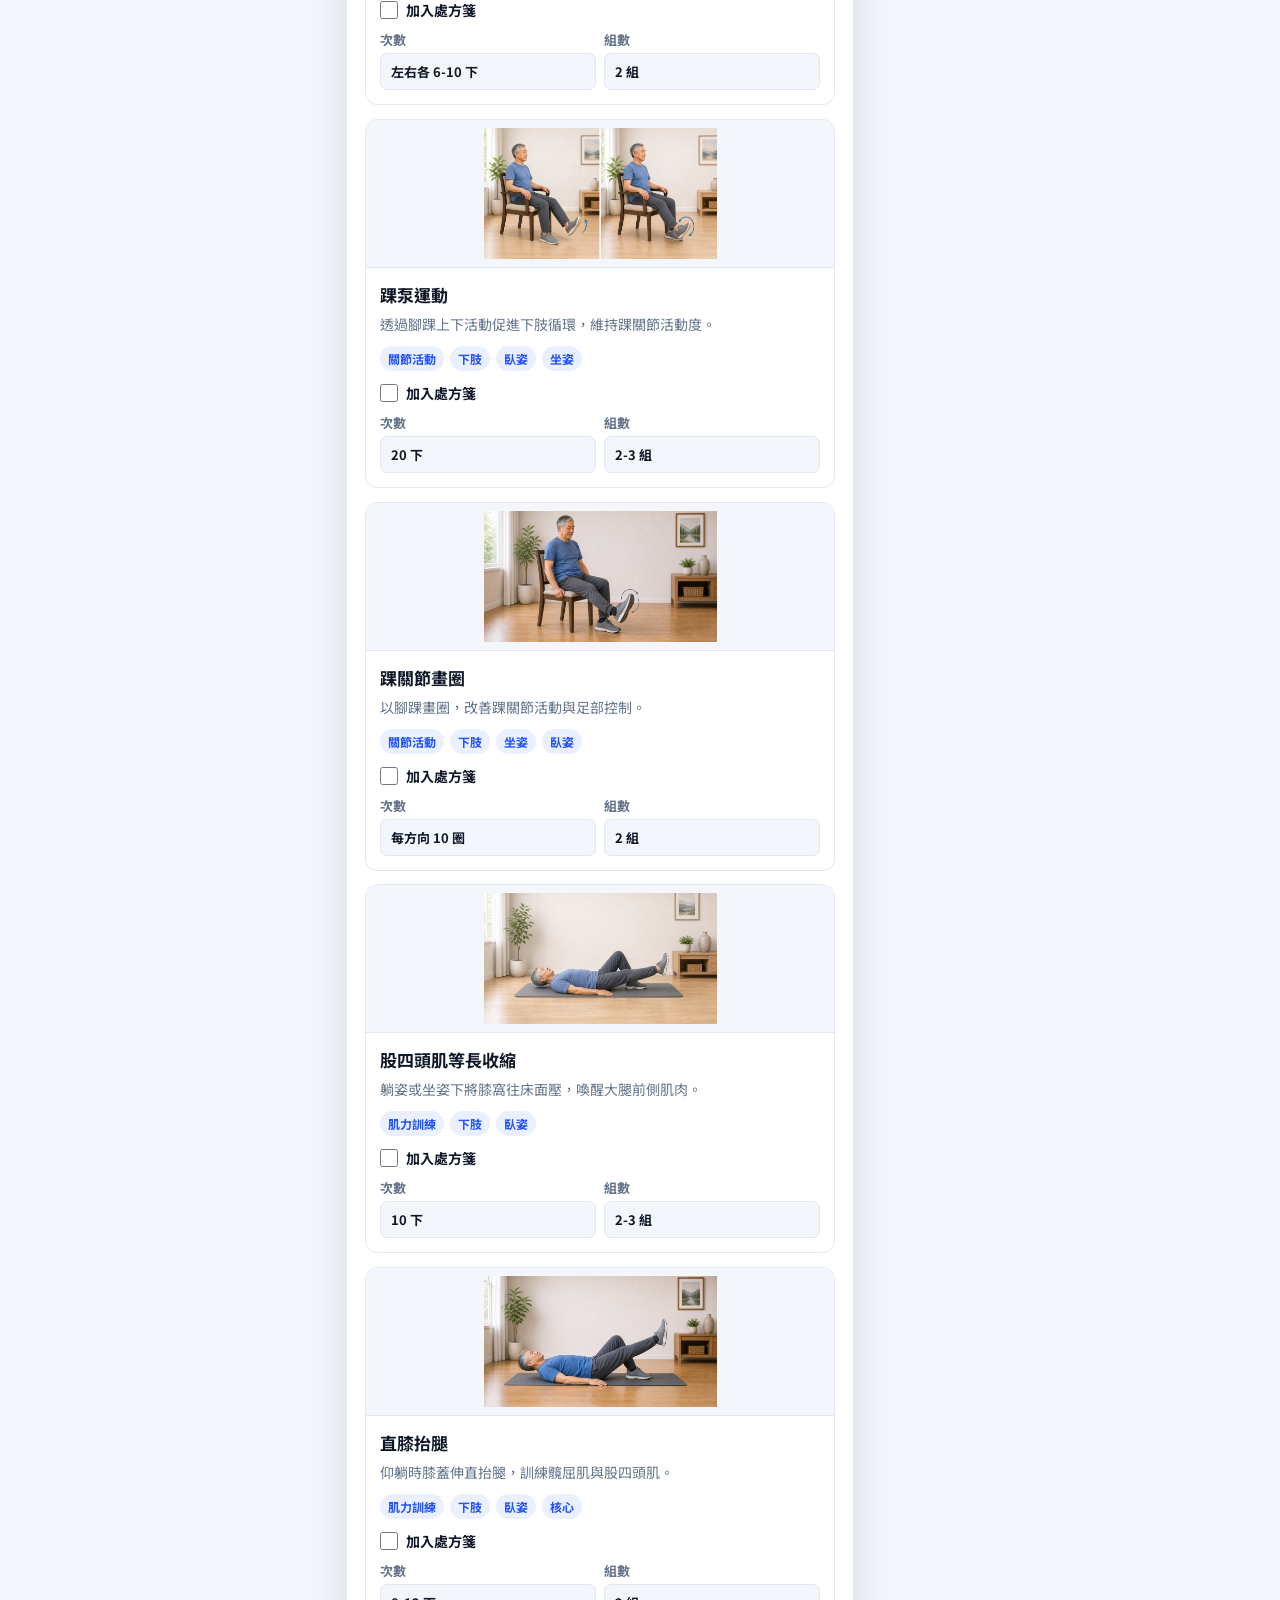
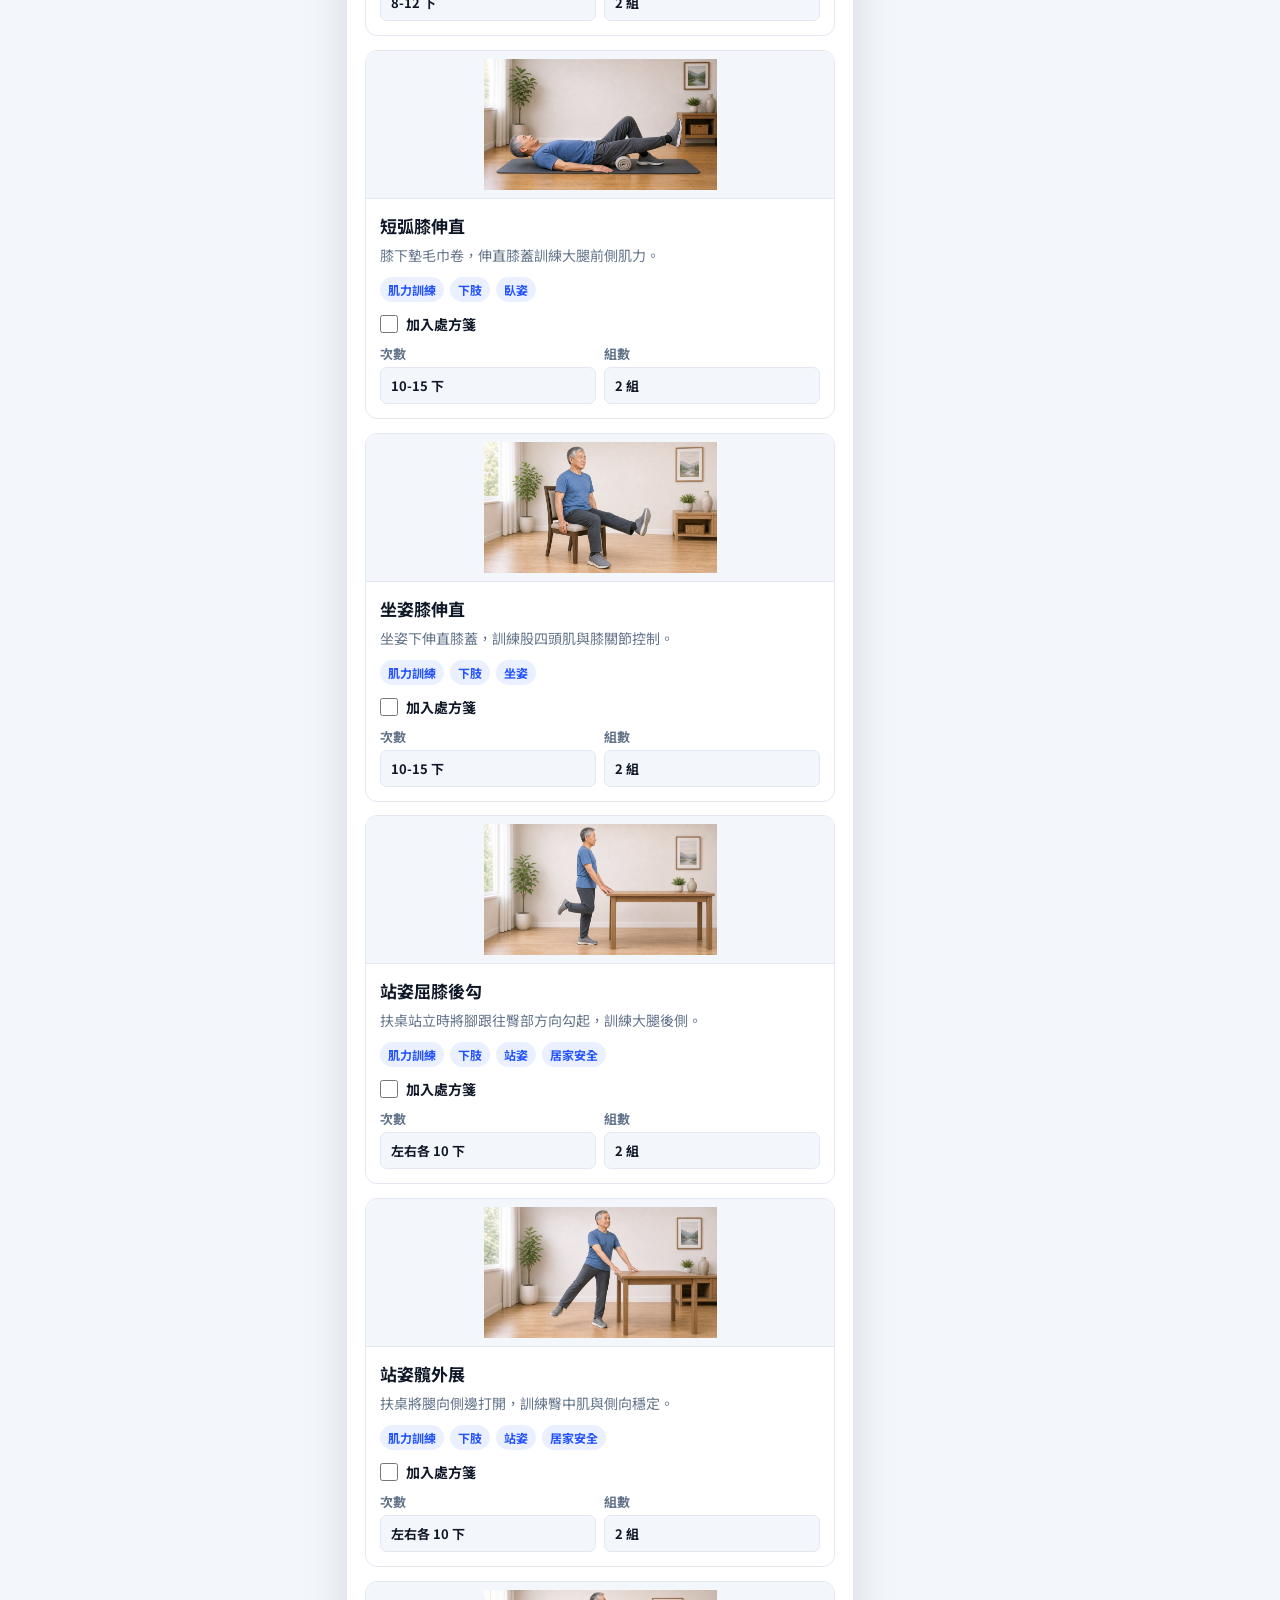
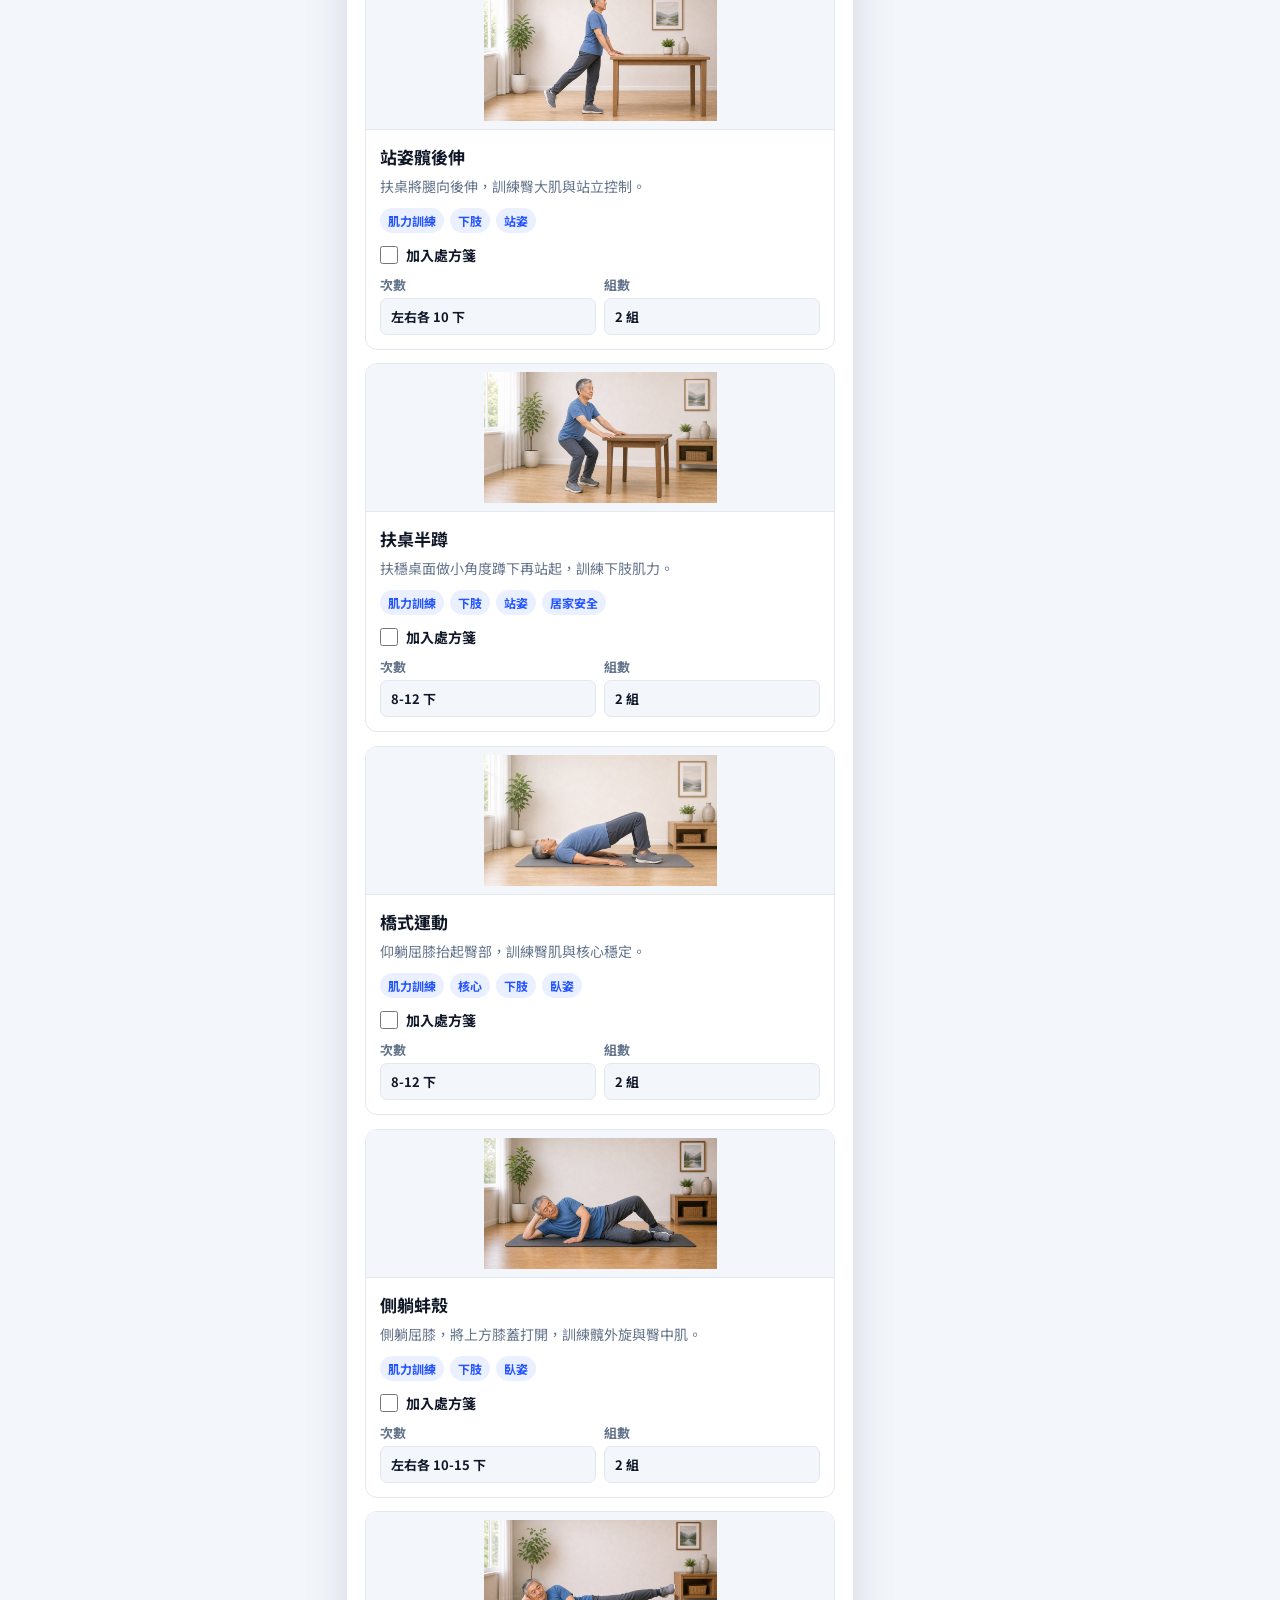
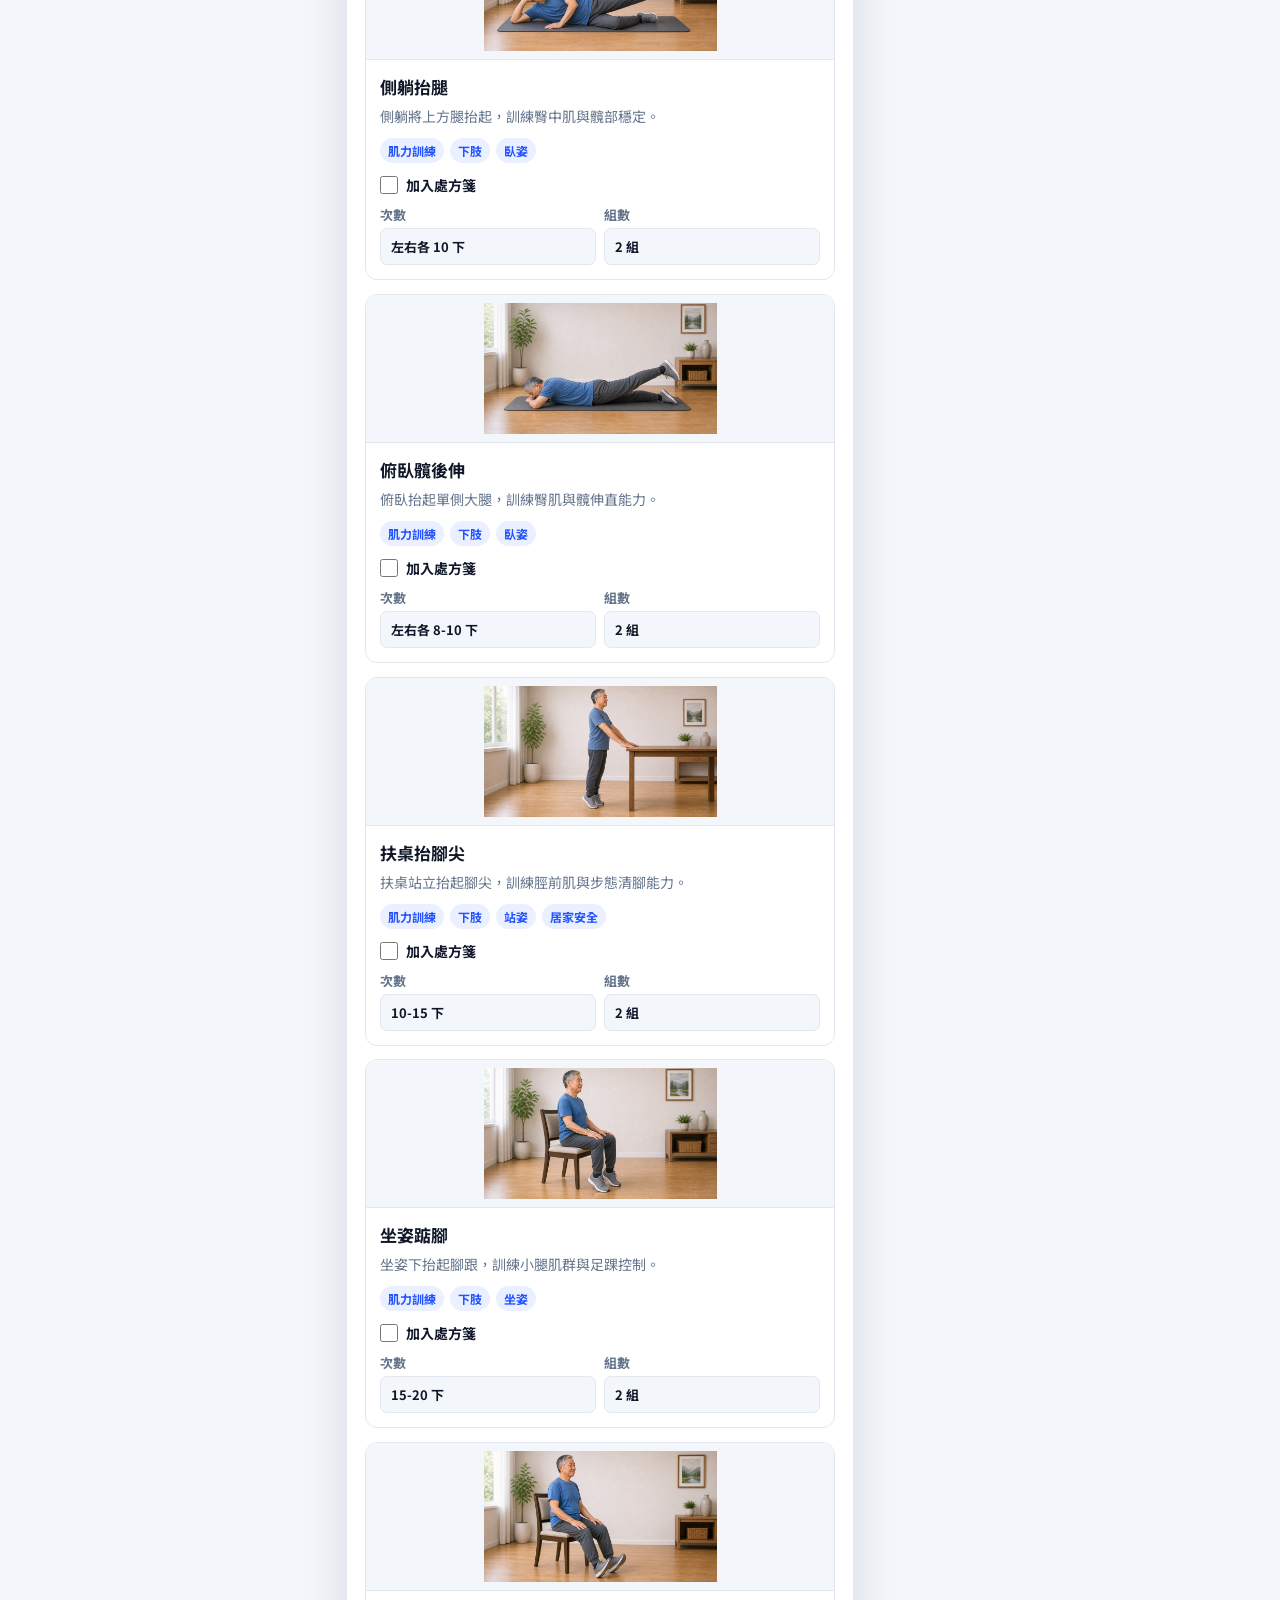
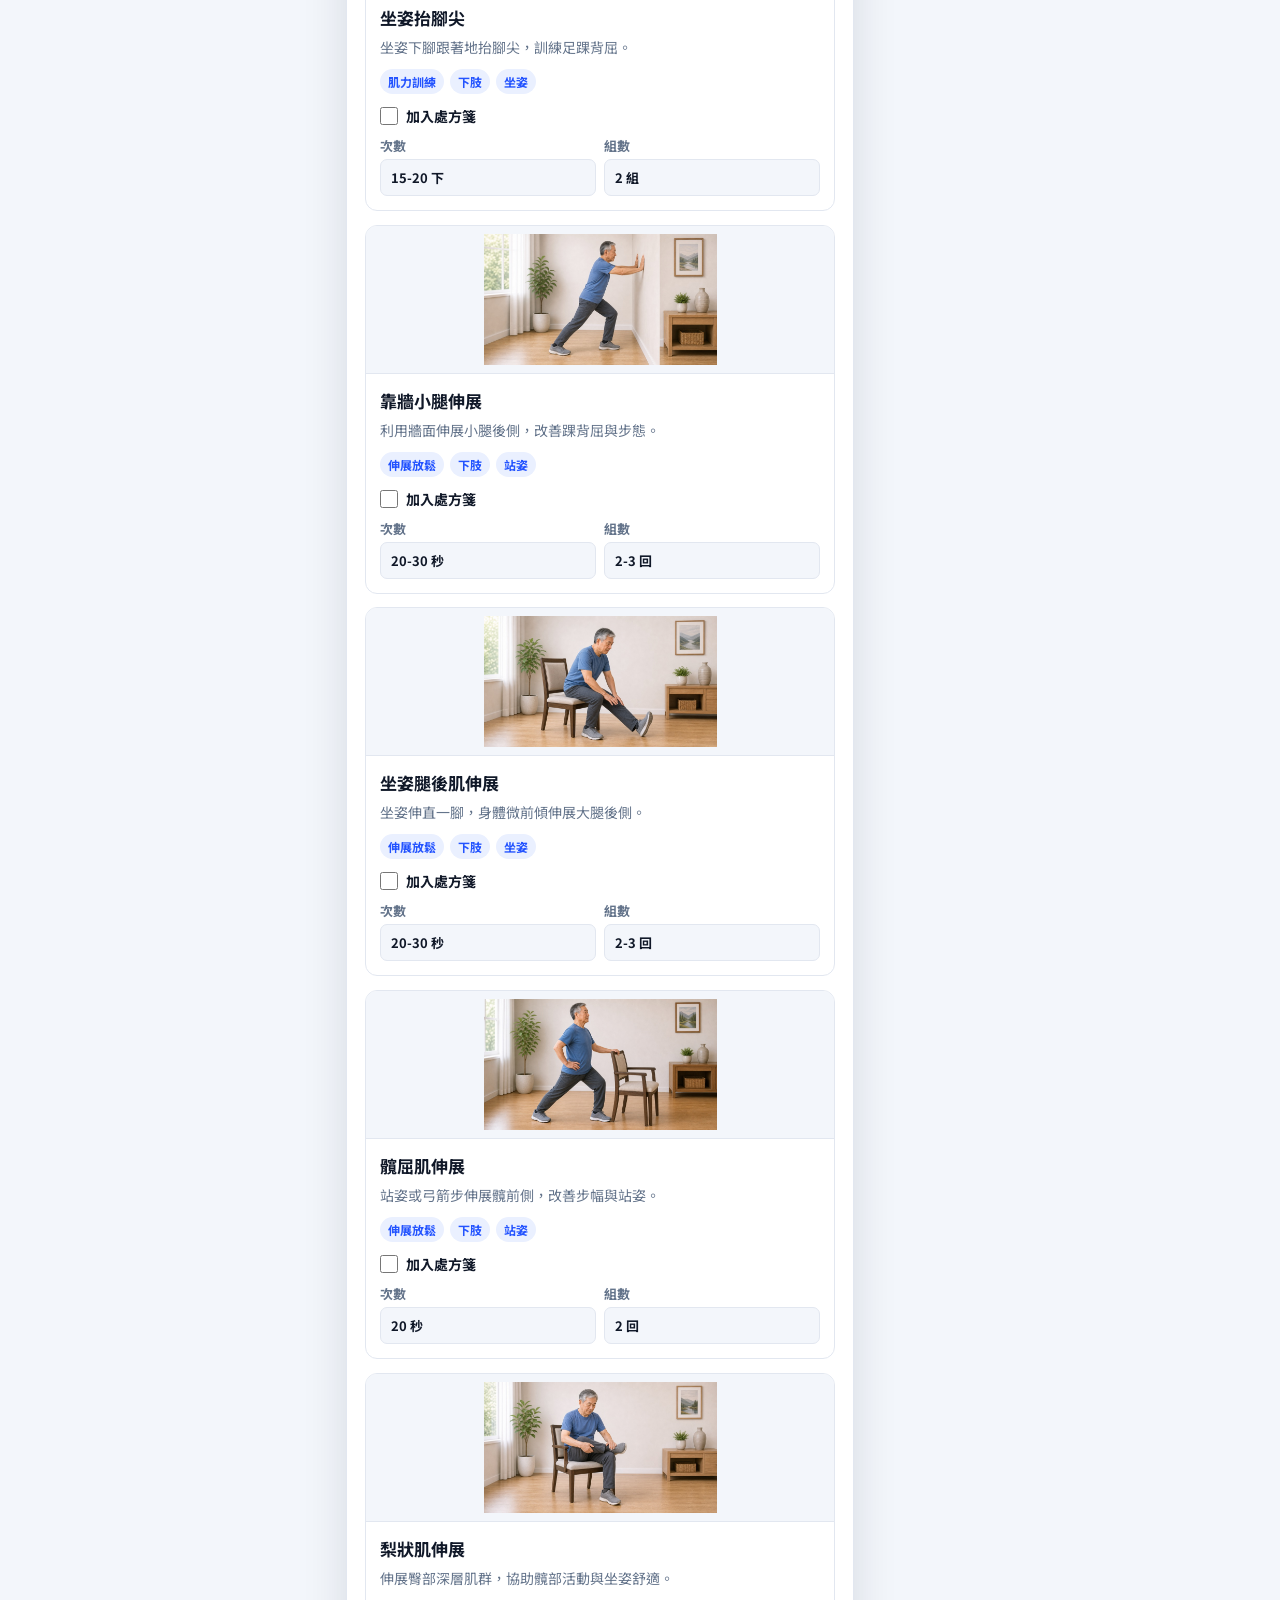
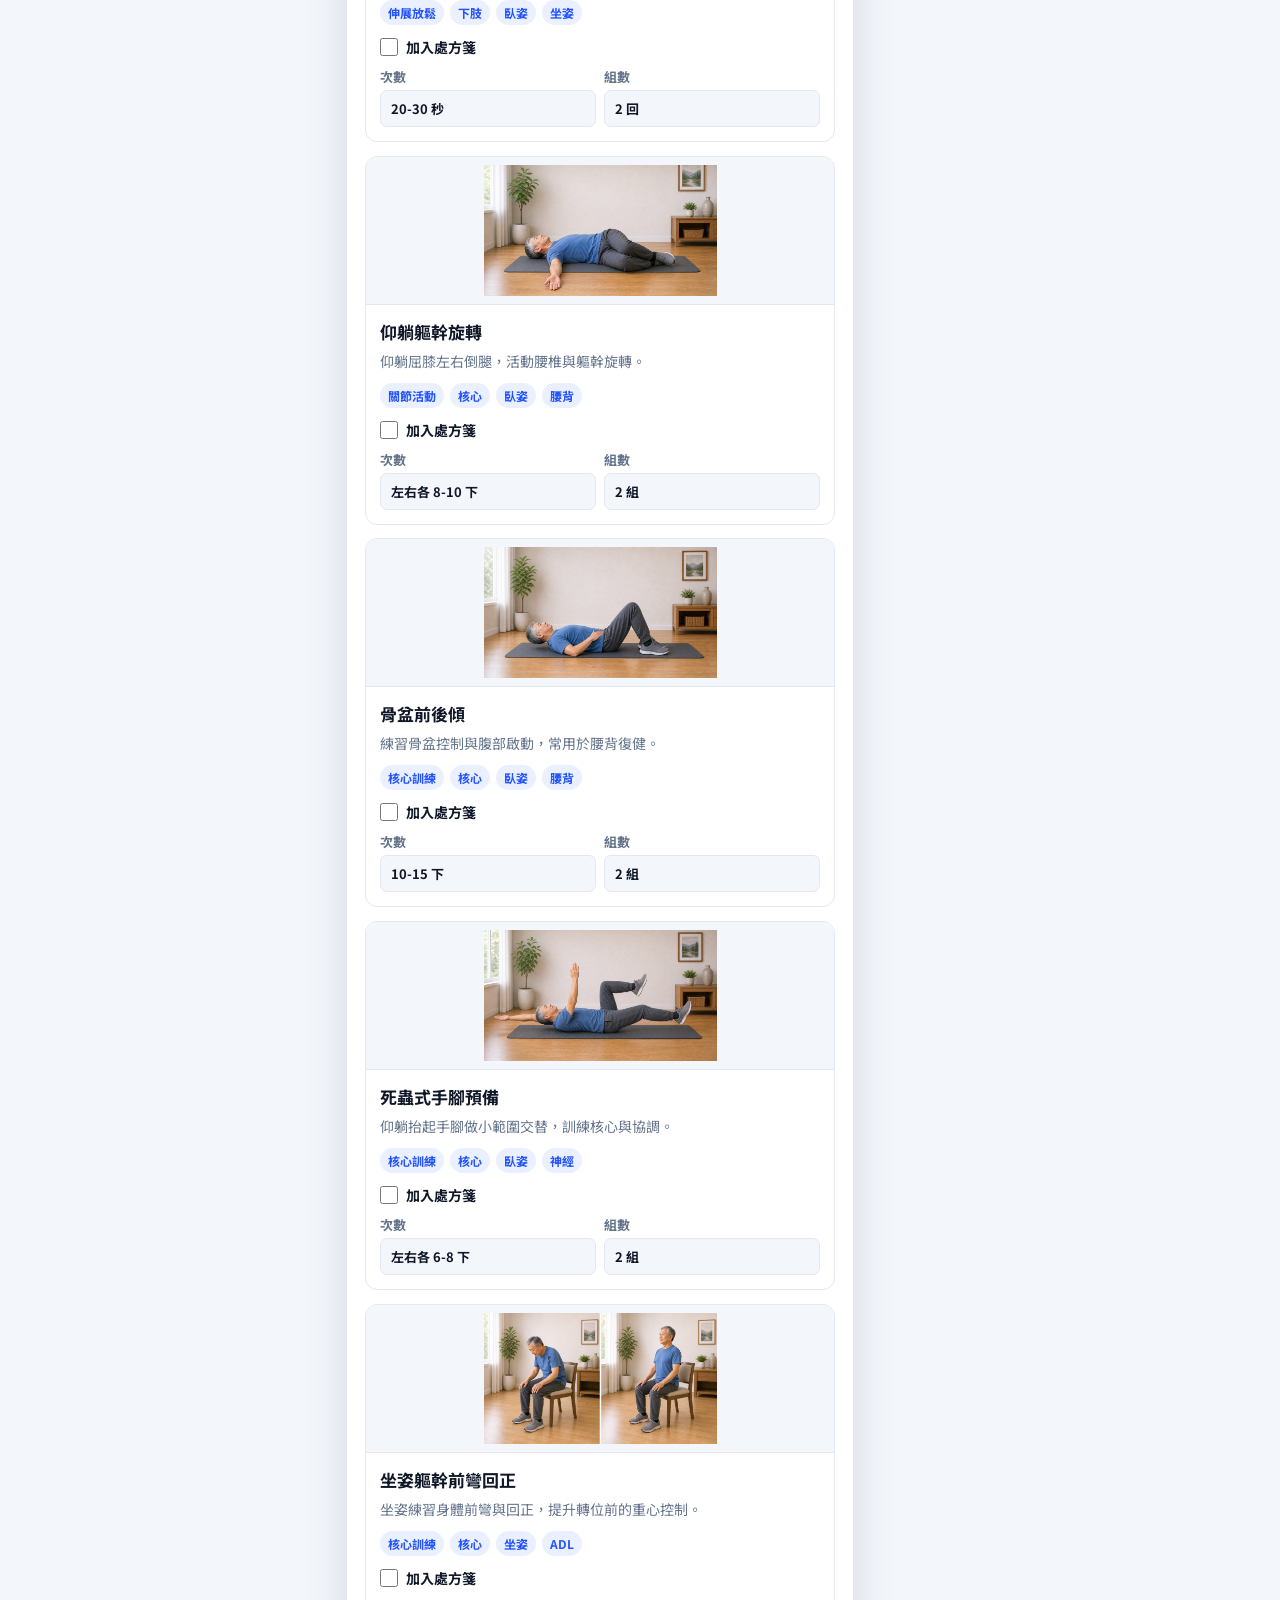
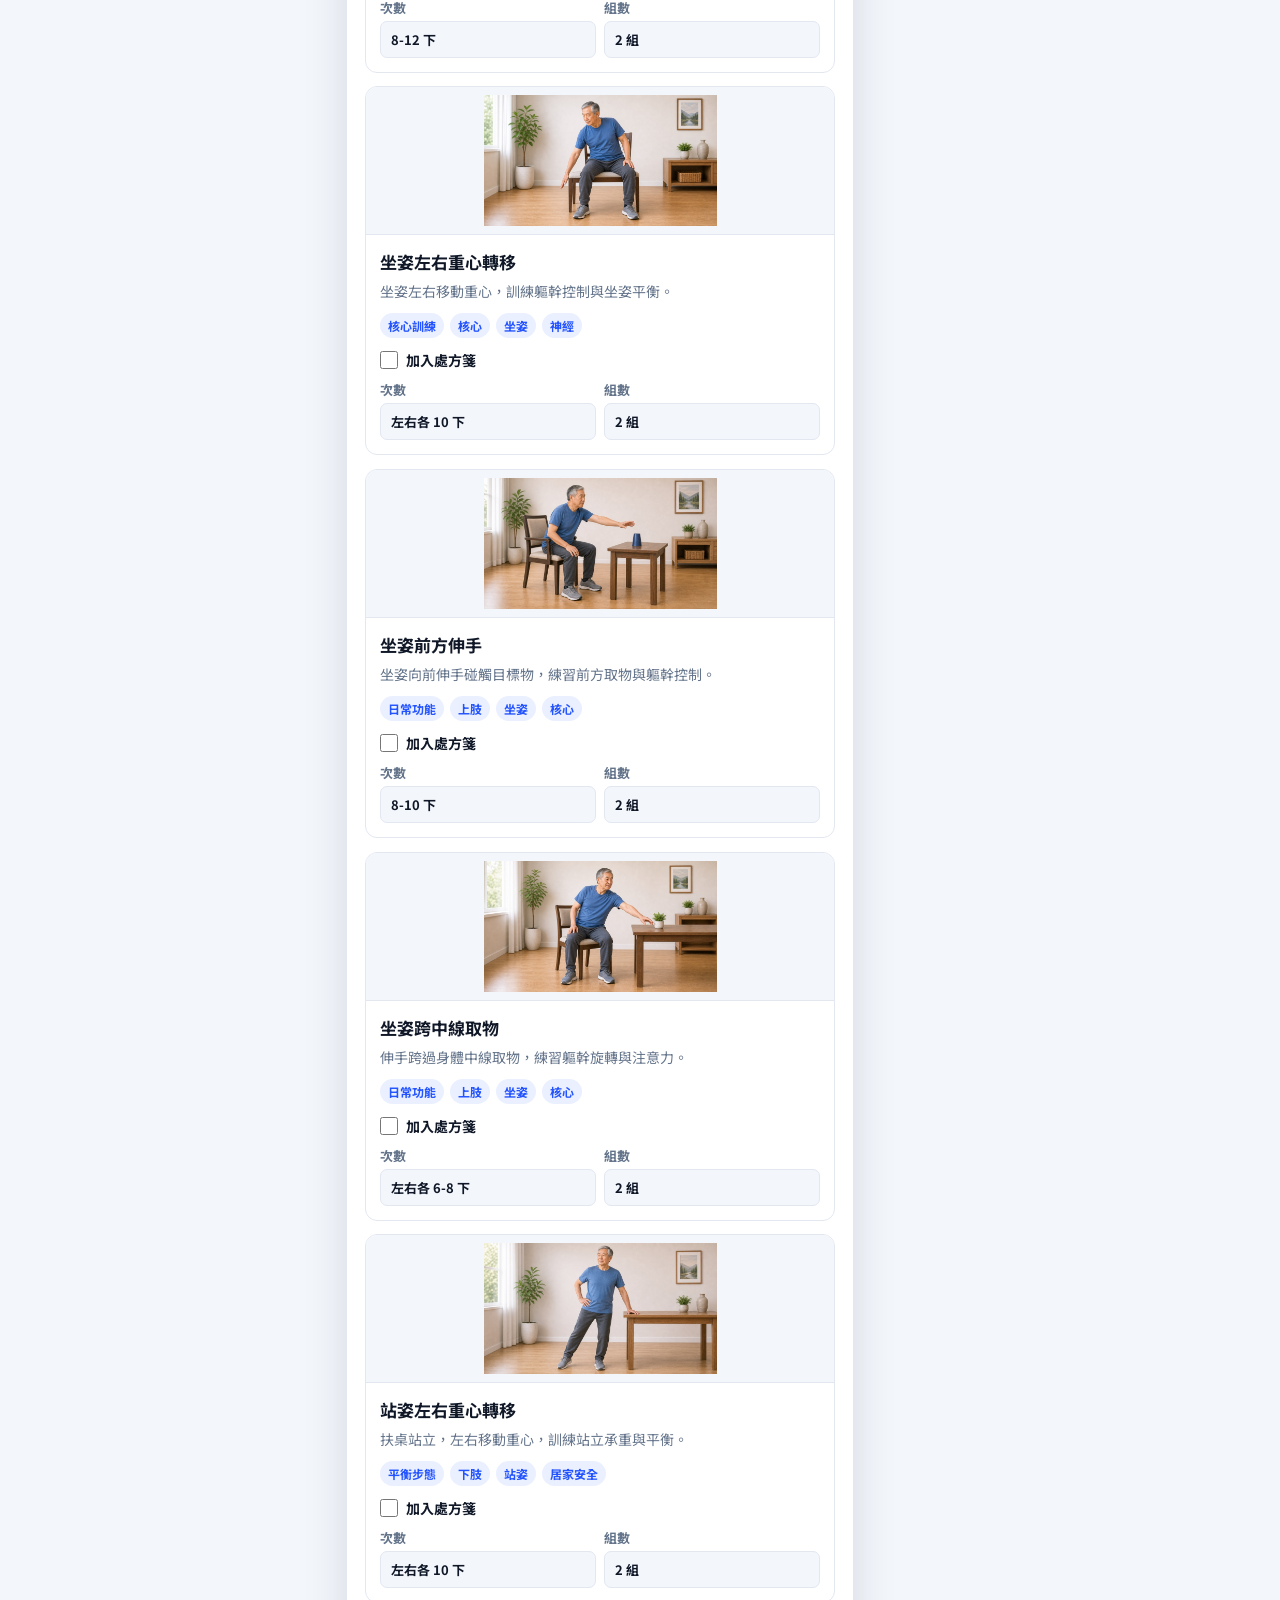
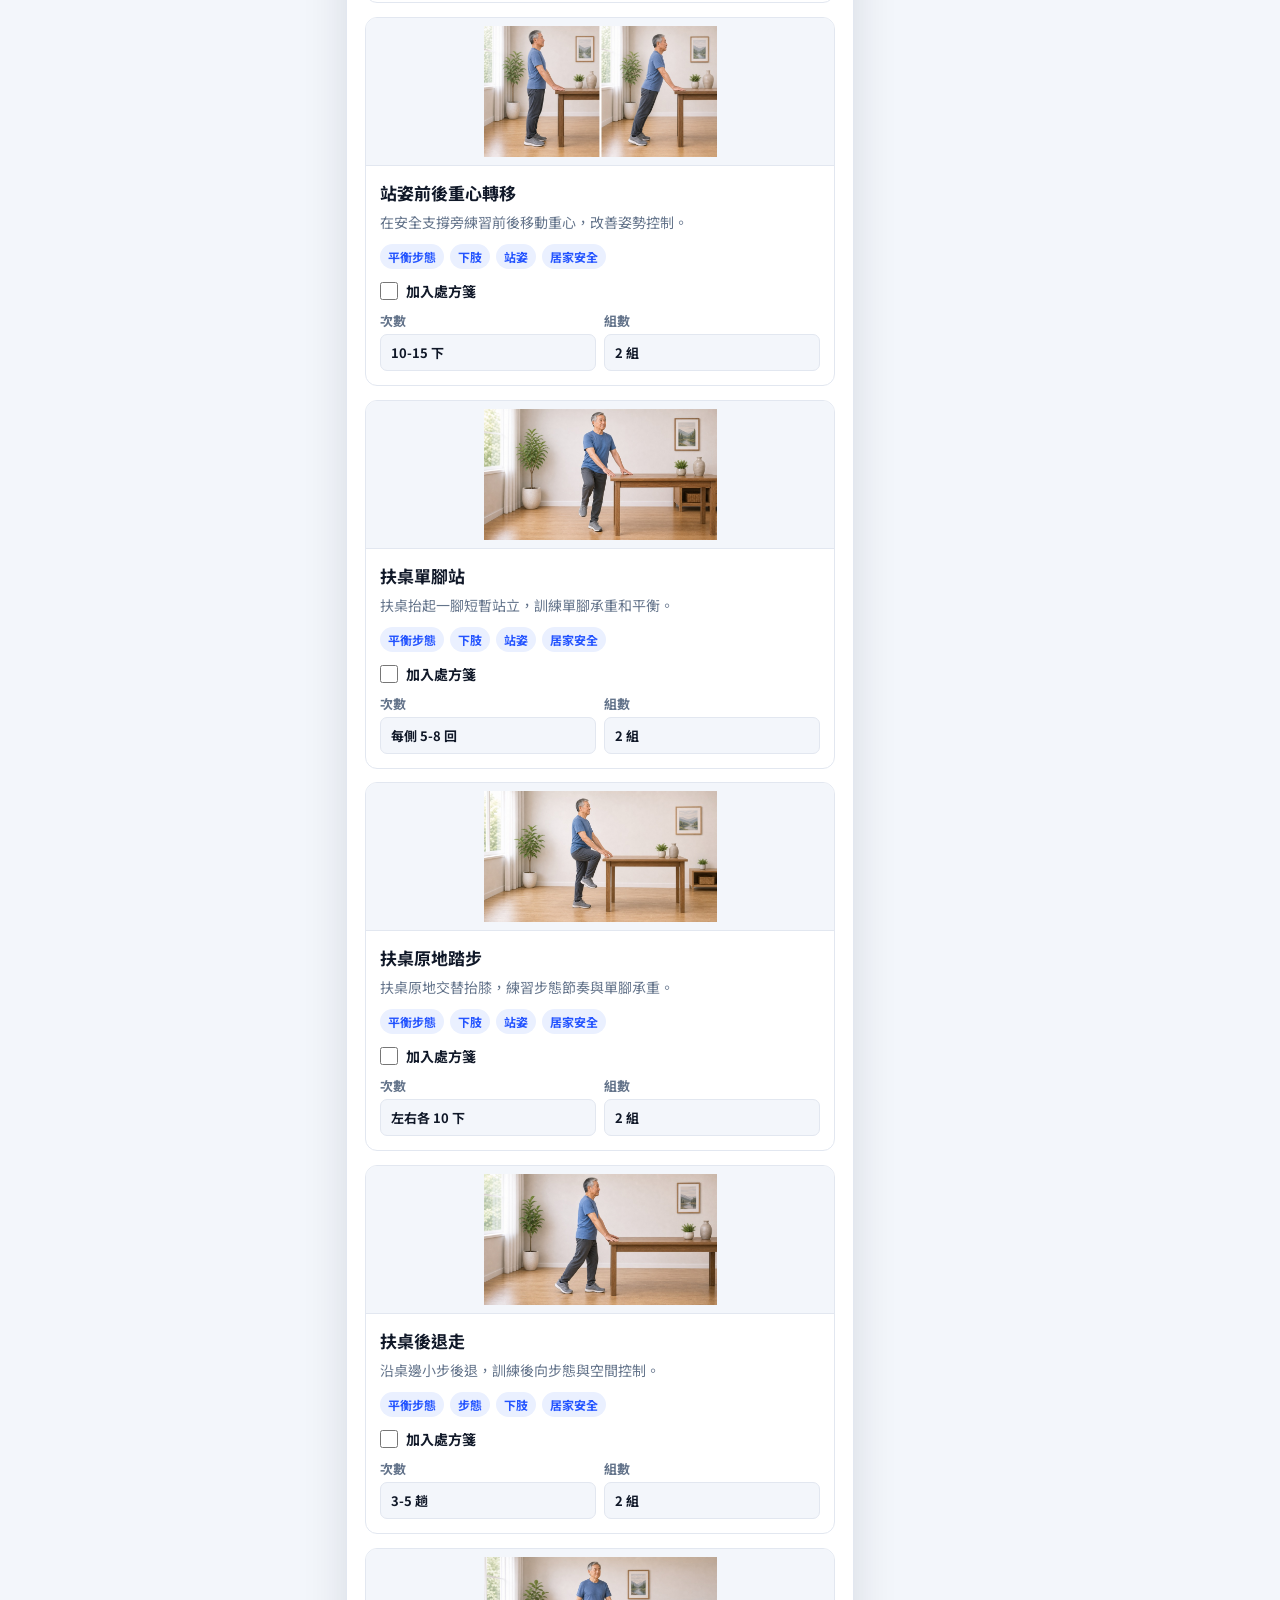
==== commit a08b2493: "Add files via upload" ====
--- a/index.html
+++ b/index.html
@@ -6,7 +6,7 @@
     <meta charset="utf-8" />
     <meta name="viewport" content="width=device-width, initial-scale=1" />
     <title>AdvMeds｜復健復能處方箋系統</title>
-    <link rel="stylesheet" href="styles.css?v=20260722-v6" />
+    <link rel="stylesheet" href="styles.css?v=20260721-v4" />
 
     <!-- Firebase：用來做登入與雲端資料庫，只是載入程式碼，不會傳送任何病患資料 -->
     <script src="https://www.gstatic.com/firebasejs/10.13.0/firebase-app-compat.js"></script>
@@ -14,7 +14,7 @@
     <script src="https://www.gstatic.com/firebasejs/10.13.0/firebase-firestore-compat.js"></script>
 
     <!-- QR Code：本機檔案，完全在瀏覽器裡產生圖片，不依賴任何外部網站 -->
-    <script src="qr-lib.js?v=20260722-v6"></script>
+    <script src="qr-lib.js?v=20260721-v4"></script>
   </head>
   <body>
     <header class="app-header">
@@ -44,7 +44,6 @@
         </div>
         <span class="auth-status" id="authStatus" hidden></span>
         <button class="secondary-button" id="historyBtn" type="button" hidden>我的處方箋紀錄</button>
-        <button class="secondary-button" id="templatesBtn" type="button" title="把常用的一組動作存成範本，下次可以一鍵套用">📋 我的範本</button>
         <button class="secondary-button" id="logoutBtn" type="button" hidden>登出</button>
         <button class="secondary-button" id="loginBtn" type="button">登入</button>
         <button class="secondary-button" id="saveHistoryBtn" type="button" title="把目前這份處方箋存進「我的處方箋紀錄」，之後可以在紀錄裡查詢，不用等到產生QR才存檔">
@@ -191,8 +190,12 @@
             <button class="secondary-button" id="copyQrLinkBtn" type="button">複製</button>
           </div>
         </label>
-        <button class="primary-button line-share-btn" id="lineShareBtn" type="button" title="手機上會直接打開 LINE 的分享畫面；電腦上因為 LINE 桌面版不支援網頁呼叫，會改成自動複製文字，請貼到 LINE 視窗傳送">用 LINE 傳送連結</button>
-        <p class="modal-hint" style="margin-top:8px;">📱 手機：按下後會直接跳轉到 LINE App 選擇要傳送的對象。<br />💻 電腦：LINE 桌面版目前不支援由網頁直接叫出分享視窗，按下後會自動複製文字，請切換到 LINE 視窗貼上（Ctrl+V）即可。</p>
+        <button class="primary-button line-share-btn" id="lineShareBtn" type="button">用 LINE 傳送連結</button>
+        <p class="modal-hint modal-hint--small">
+          📱 手機瀏覽器點這顆會直接打開 LINE App 讓你選擇傳送對象。
+          💻 電腦瀏覽器會改開啟 LINE 網頁版（需要你已登入 line.me），這是 LINE 官方的限制，不是網站故障——
+          電腦上建議直接按「複製」，貼到你電腦版 LINE 的聊天視窗裡傳送即可。
+        </p>
       </div>
     </div>
 
@@ -212,28 +215,9 @@
           <h2>我的處方箋紀錄</h2>
           <button class="icon-button" id="closeHistoryModal" type="button" title="關閉">✕</button>
         </div>
-        <label class="clinic-toggle" id="clinicToggleRow" hidden>
-          <input type="checkbox" id="clinicViewToggle" />
-          顯示整個診所的紀錄（而不只是我自己開立的）
-        </label>
         <div class="history-list" id="historyList">
           <p class="modal-hint">載入中...</p>
         </div>
-      </div>
-    </div>
-
-    <div class="modal-overlay" id="templatesModal" hidden>
-      <div class="modal-box modal-box--history">
-        <div class="modal-head">
-          <h2>我的處方箋範本</h2>
-          <button class="icon-button" id="closeTemplatesModal" type="button" title="關閉">✕</button>
-        </div>
-        <p class="modal-hint">把現在勾選的一組動作存成範本，之後開立類似個案時可以一鍵套用，不用重新勾選。</p>
-        <div class="qr-link-row">
-          <input id="templateNameInput" type="text" placeholder="範本名稱，例如：下肢肌力入門組" />
-          <button class="primary-button" id="saveTemplateBtn" type="button">＋ 存成目前範本</button>
-        </div>
-        <div class="history-list" id="templatesList"></div>
       </div>
     </div>
 
@@ -247,6 +231,19 @@
           <h2>AdvMeds AI 建議助理</h2>
           <button class="icon-button" id="closeAiModal" type="button" title="關閉">✕</button>
         </div>
+
+        <details class="ai-key-settings" id="aiKeySettings">
+          <summary>進階：更換成自己的 API 金鑰（選填，不換也能直接使用）</summary>
+          <p class="modal-hint">
+            系統已經內建一組免費金鑰，不用設定就能直接使用。如果你想改用自己申請的金鑰（例如額度用量想分開計算），
+            可以前往 <a href="https://aistudio.google.com/apikey" target="_blank" rel="noopener">Google AI Studio</a> 免費申請，
+            貼在下面即可（只會存在你這台瀏覽器裡，不會上傳到任何伺服器）。
+          </p>
+          <div class="qr-link-row">
+            <input id="aiApiKeyInput" type="password" placeholder="貼上你自己的 Gemini API 金鑰（選填）" autocomplete="off" />
+            <button class="secondary-button" id="saveAiKeyBtn" type="button">儲存</button>
+          </div>
+        </details>
 
         <div class="ai-messages" id="aiMessages">
           <div class="ai-message ai-message--assistant">
@@ -266,7 +263,7 @@
     </div>
 
     <script src="firebase-init.js"></script>
-    <script src="exercises-data.js?v=20260722-v6"></script>
-    <script src="app.js?v=20260722-v6"></script>
+    <script src="exercises-data.js?v=20260721-v4"></script>
+    <script src="app.js?v=20260721-v4"></script>
   </body>
 </html>
--- a/styles.css
+++ b/styles.css
@@ -808,81 +808,6 @@
     width: 82px;
     height: 62px;
   }
-
-  .form-grid {
-    grid-template-columns: 1fr;
-  }
-
-  .exercise-grid {
-    grid-template-columns: repeat(auto-fill, minmax(46%, 1fr));
-    gap: 10px;
-  }
-
-  .dose-inputs {
-    flex-direction: column;
-    align-items: stretch;
-    gap: 6px;
-  }
-
-  .dose-inputs label {
-    display: flex;
-    justify-content: space-between;
-    align-items: center;
-  }
-
-  .modal-box {
-    max-width: 100%;
-    padding: 16px;
-  }
-
-  .ai-fab {
-    right: 16px;
-    bottom: 16px;
-    width: 50px;
-    height: 50px;
-  }
-
-  .ai-fab-icon {
-    font-size: 20px;
-  }
-
-  .modal-box--ai {
-    max-height: 92vh;
-  }
-}
-
-@media (max-width: 480px) {
-  .exercise-grid {
-    grid-template-columns: 1fr;
-  }
-
-  .header-actions .secondary-button,
-  .header-actions .primary-button {
-    min-width: 0;
-    font-size: 13px;
-    padding: 8px 12px;
-  }
-
-  .a11y-controls {
-    order: 1;
-  }
-
-  .brand h1 {
-    font-size: 16px;
-  }
-
-  .eyebrow {
-    font-size: 11px;
-  }
-
-  .rx-item {
-    grid-template-columns: 1fr;
-  }
-
-  .rx-item img {
-    width: 100%;
-    height: 140px;
-  }
 }
 
 /* QR Code / 示範影片 彈出視窗 */
@@ -937,6 +862,12 @@
   line-height: 1.6;
 }
 
+.modal-hint--small {
+  margin-top: 10px;
+  margin-bottom: 0;
+  font-size: 12px;
+}
+
 .qr-image-wrap {
   display: flex;
   justify-content: center;
@@ -1101,38 +1032,6 @@
   margin: 0;
   color: var(--muted);
   font-size: 13px;
-}
-
-.template-actions {
-  display: flex;
-  gap: 8px;
-  flex-shrink: 0;
-}
-
-.clinic-toggle {
-  display: flex;
-  align-items: center;
-  gap: 8px;
-  margin-bottom: 12px;
-  padding: 8px 12px;
-  background: var(--panel-soft);
-  border: 1px solid var(--line);
-  border-radius: 8px;
-  font-size: 13px;
-  color: var(--muted);
-  cursor: pointer;
-}
-
-.reminder-badge {
-  display: inline-block;
-  margin-left: 8px;
-  padding: 2px 10px;
-  border-radius: 999px;
-  font-size: 12px;
-  font-weight: 700;
-  background: var(--note-bg);
-  color: var(--amber);
-  border: 1px solid var(--note-border);
 }
 
 /* 補充說明欄位（給AI用），跨兩欄顯示 */
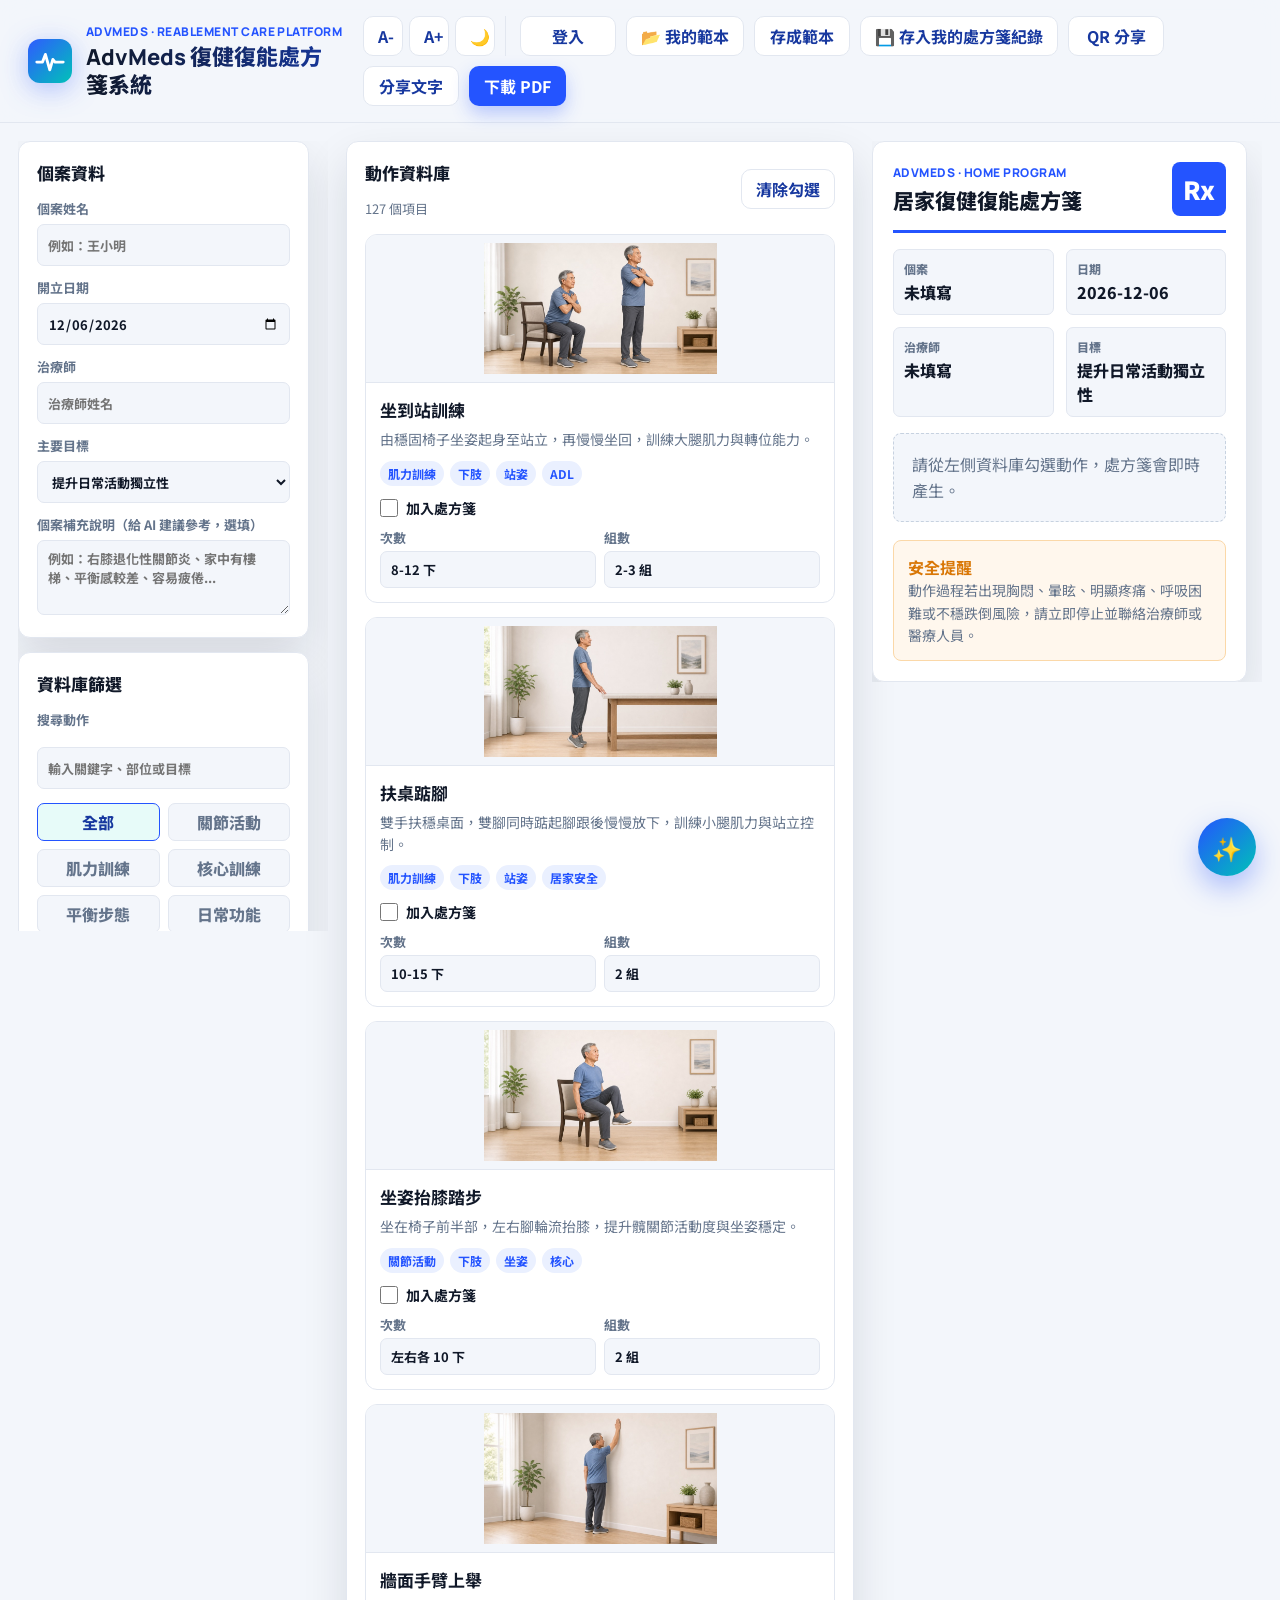
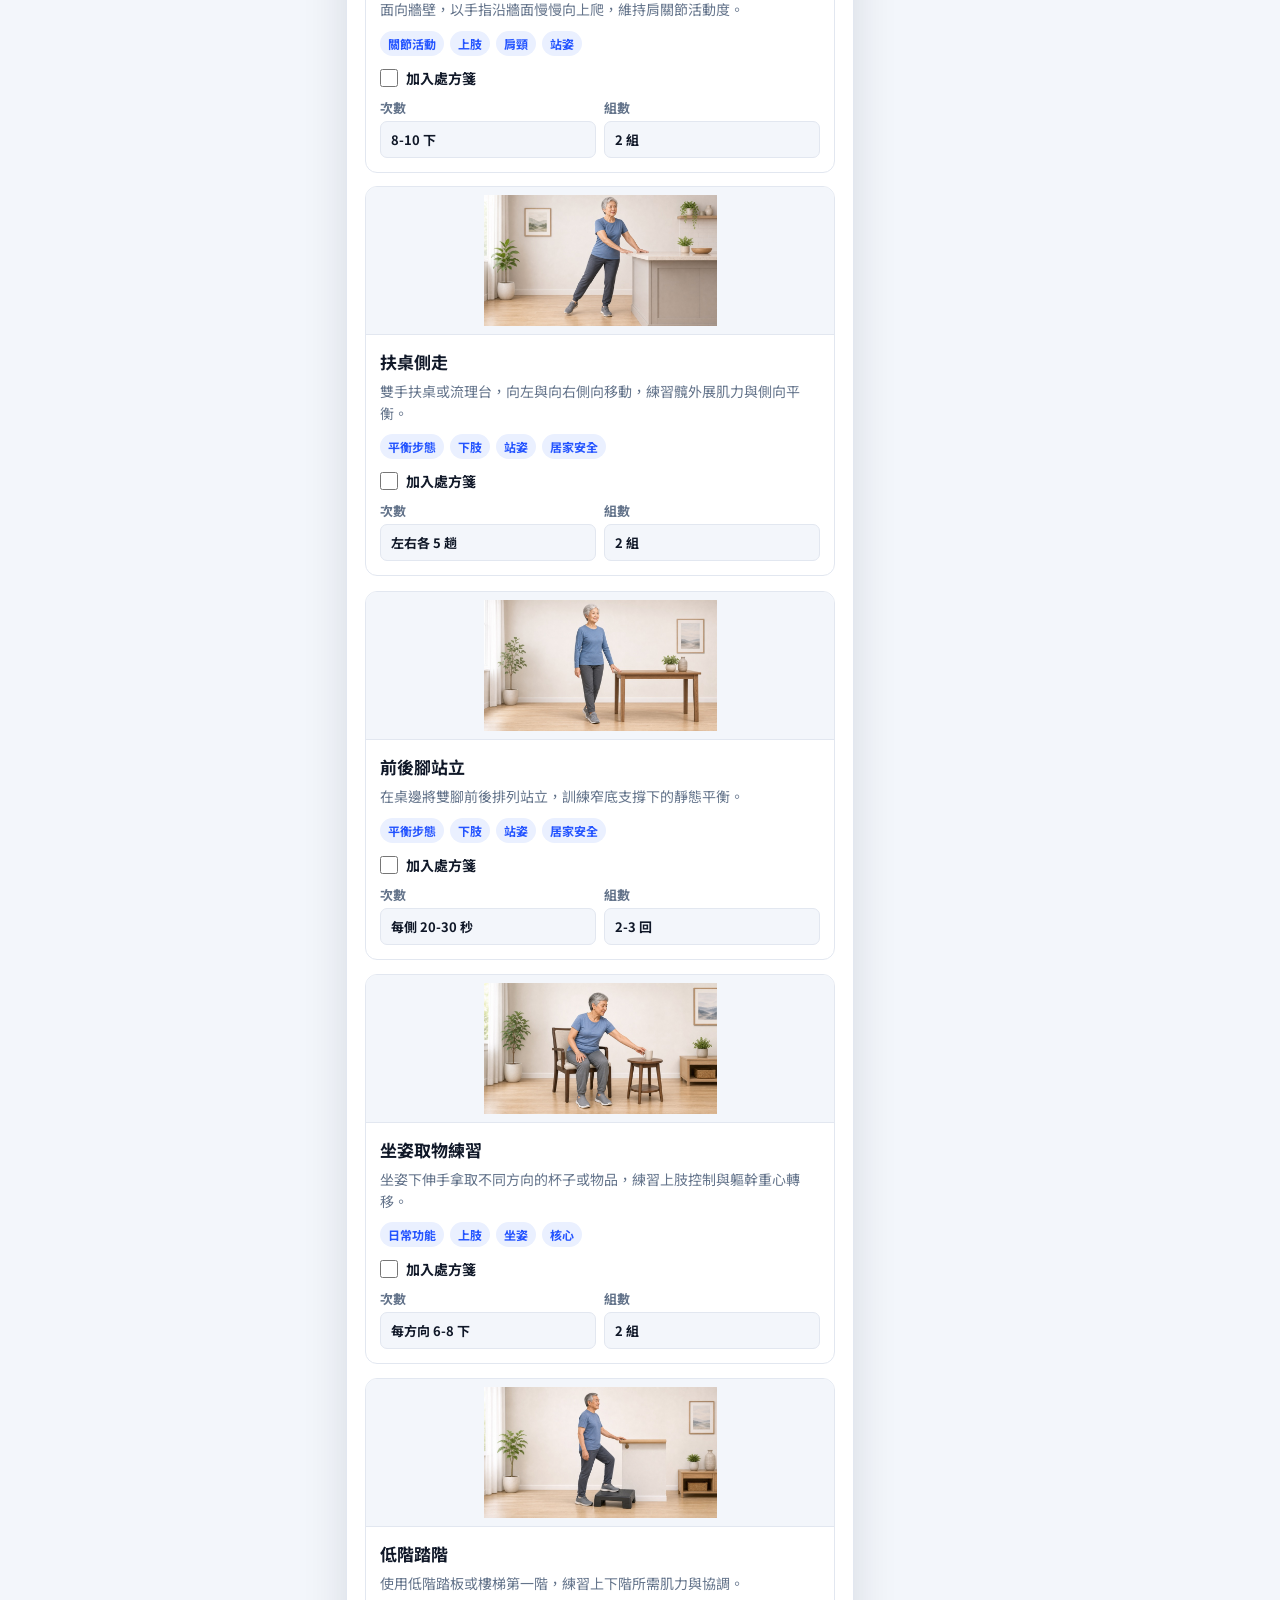
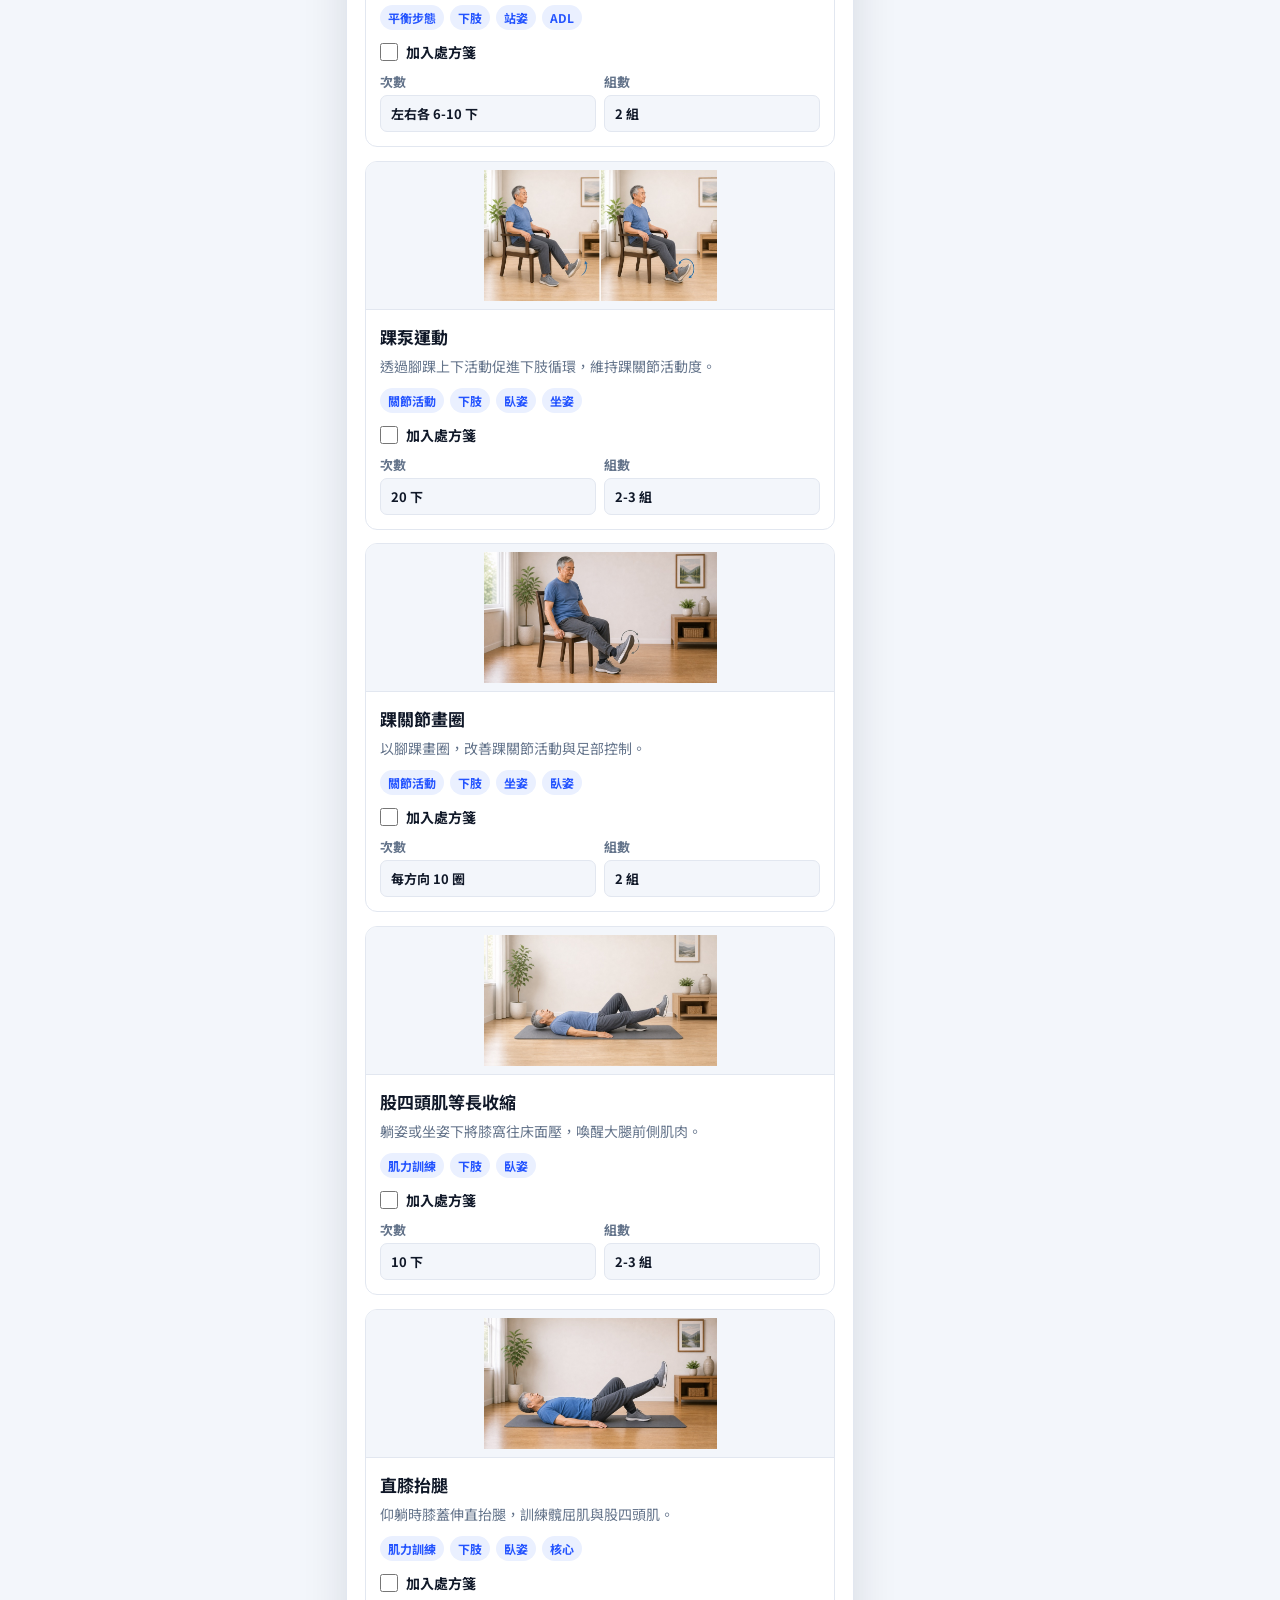
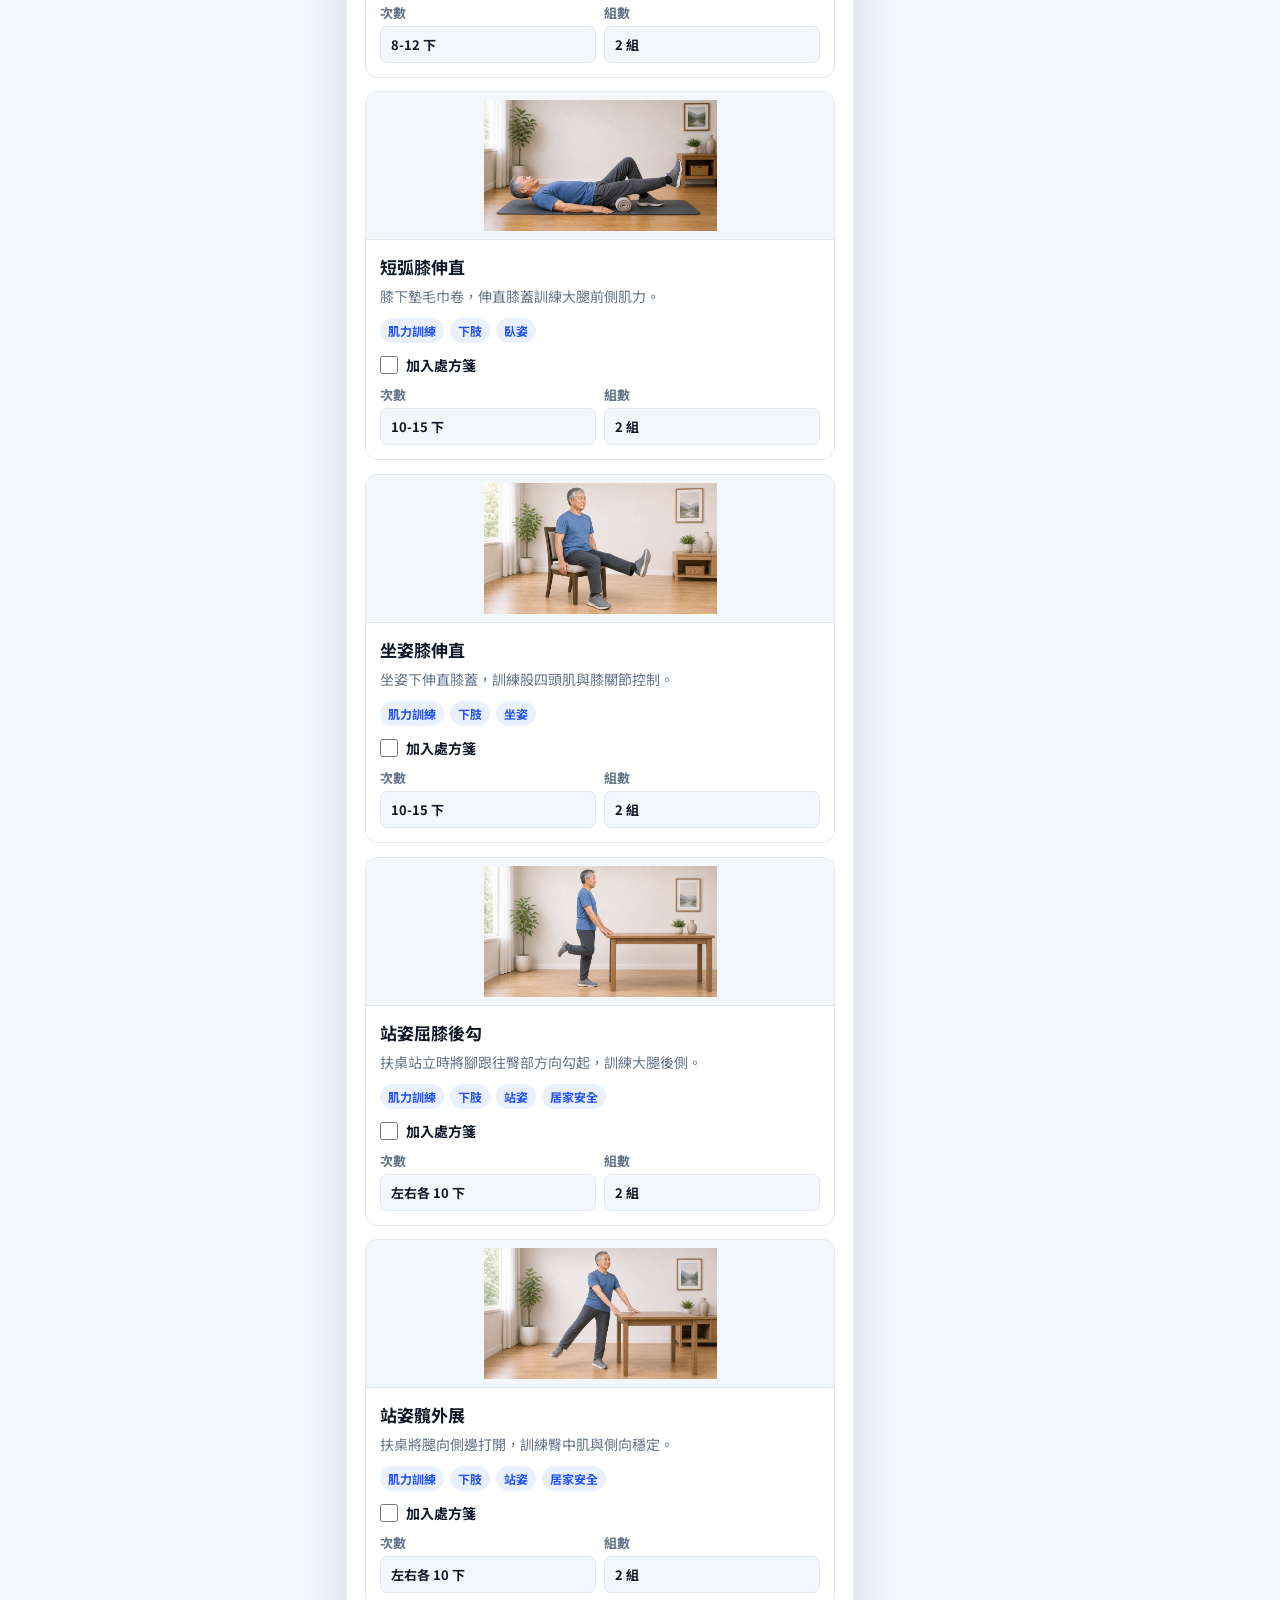
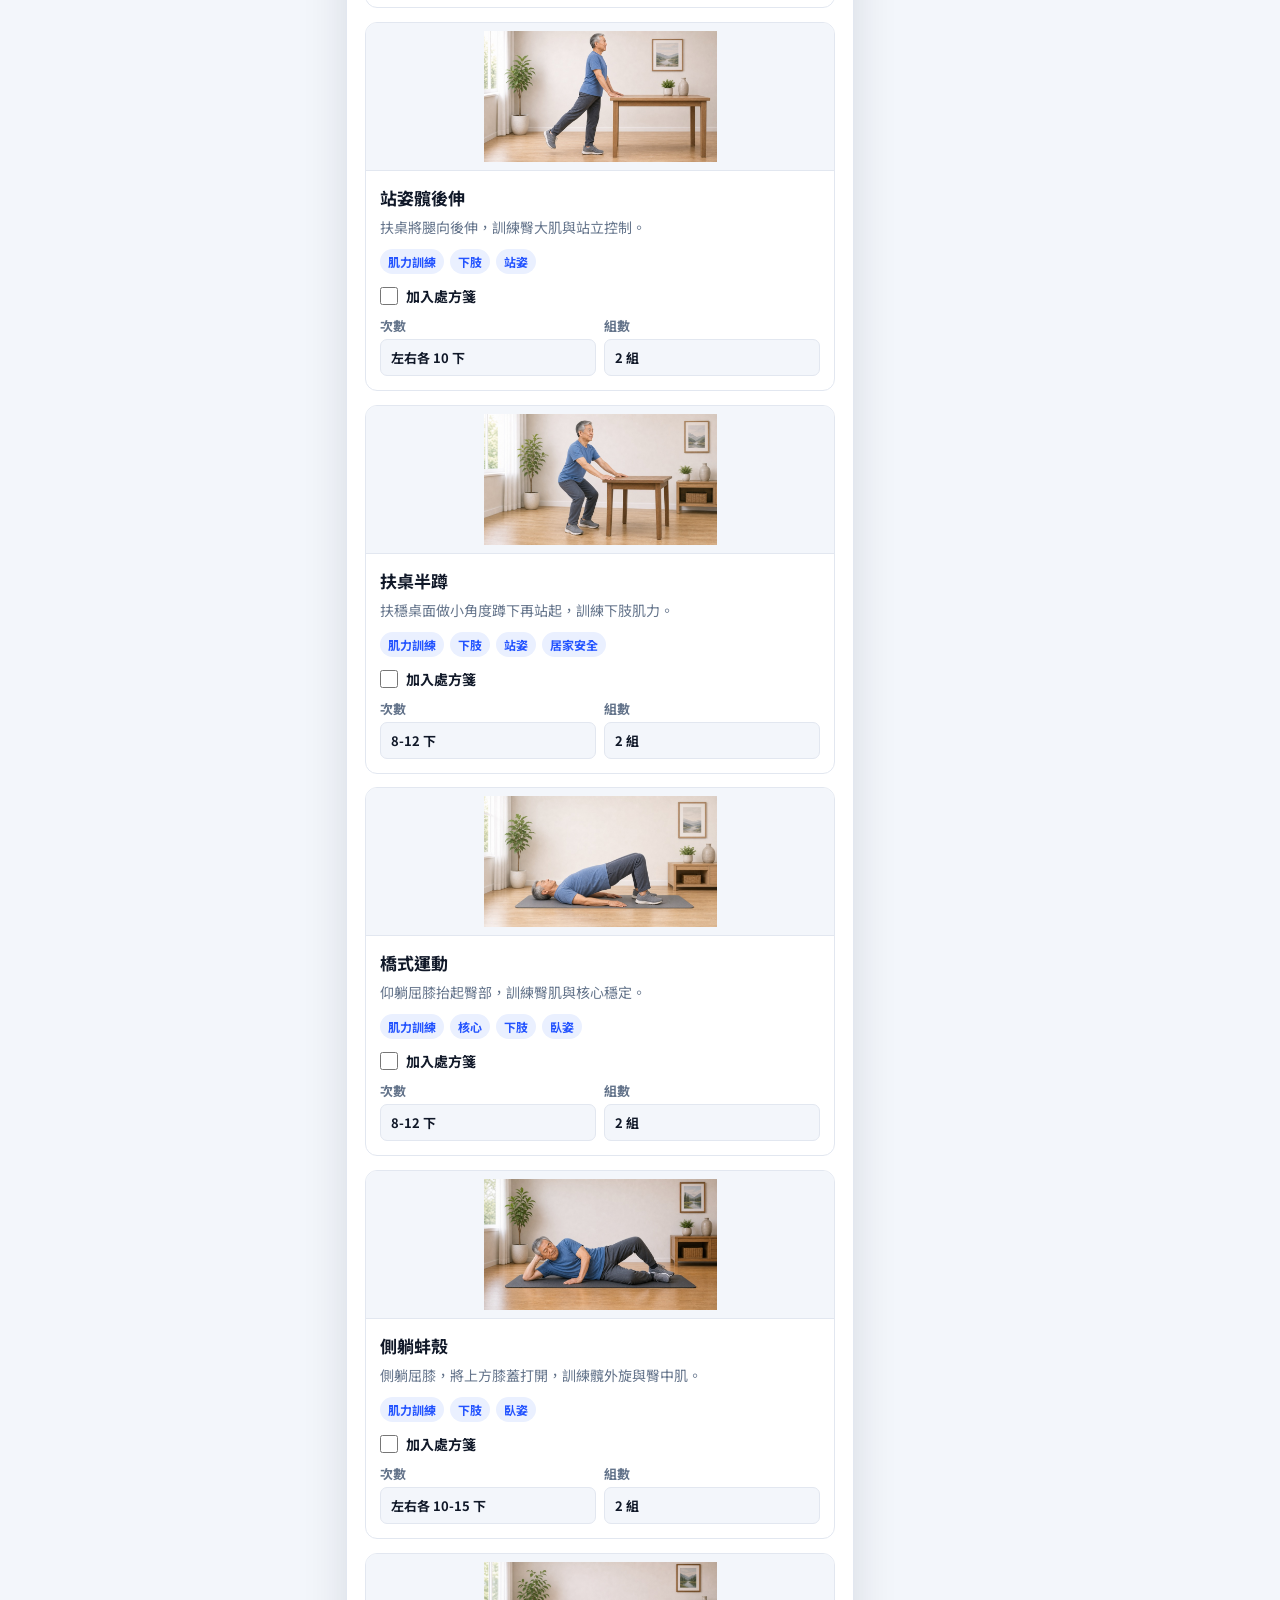
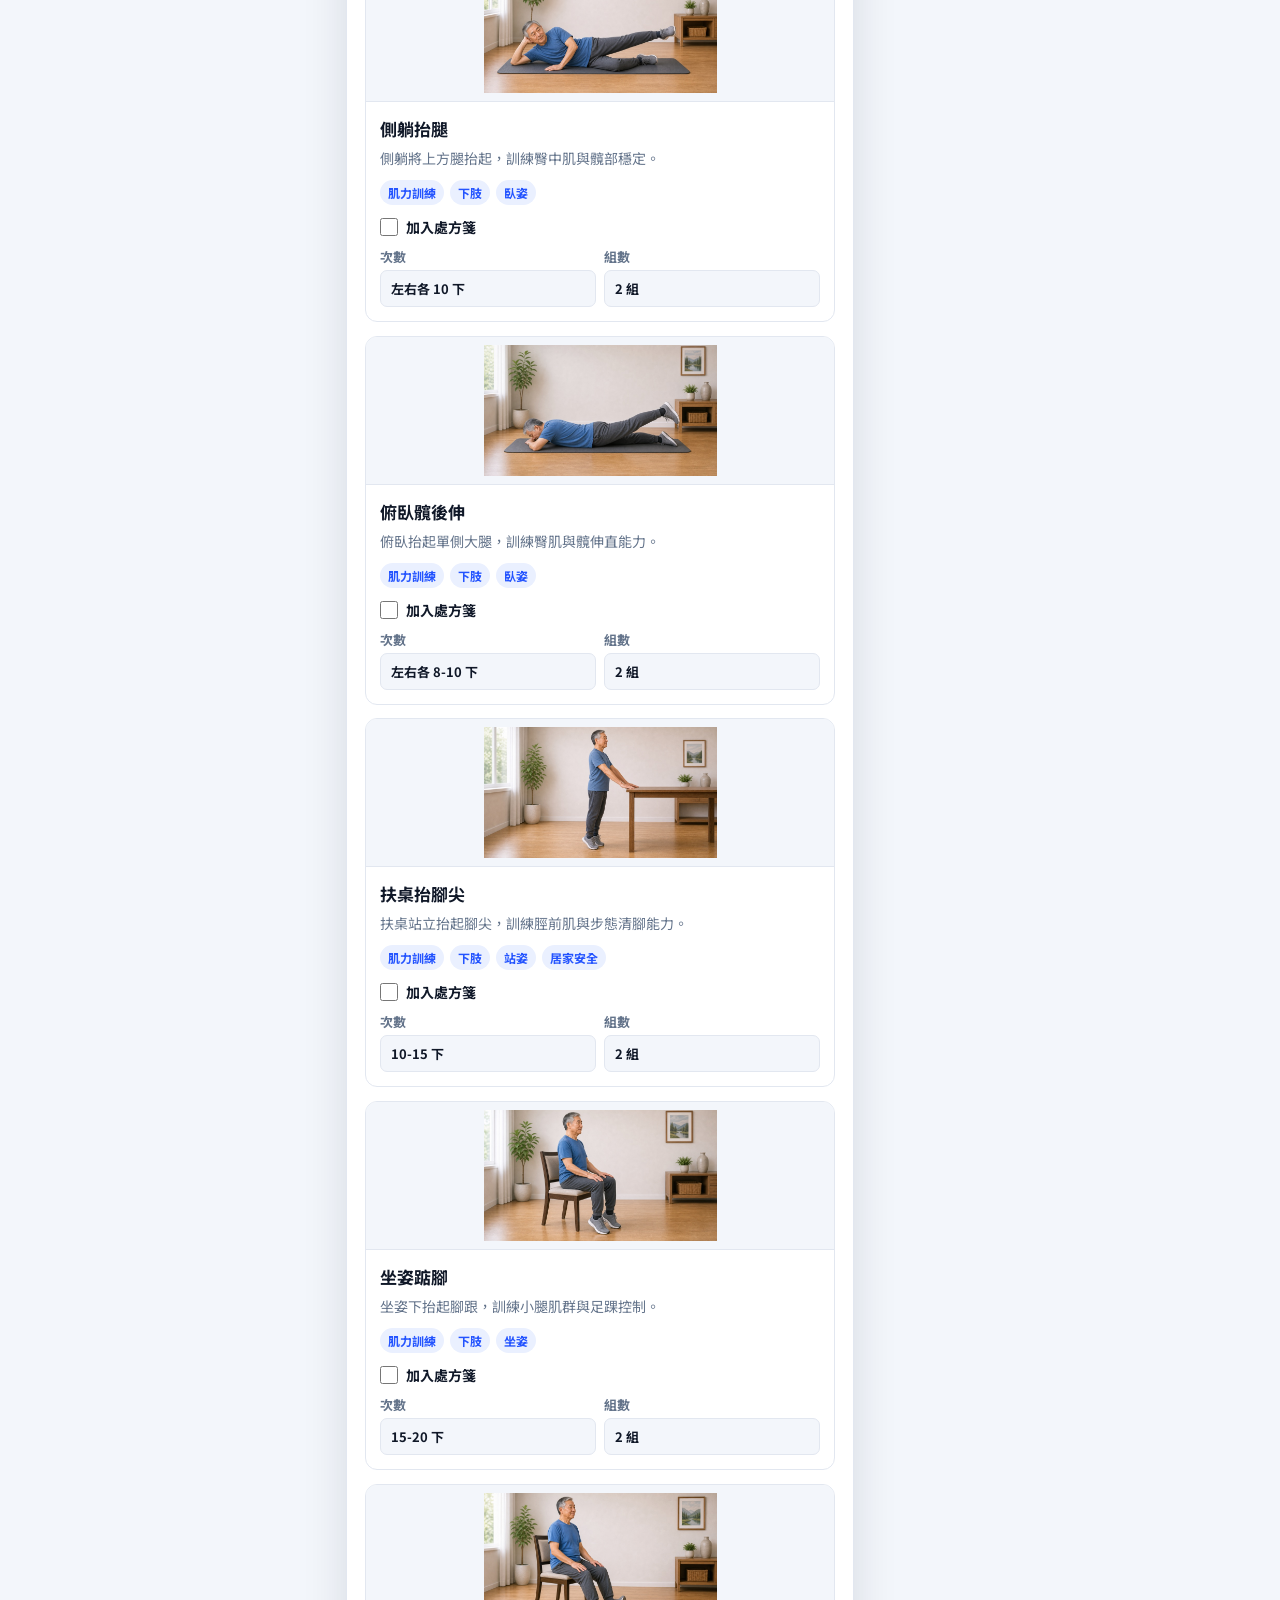
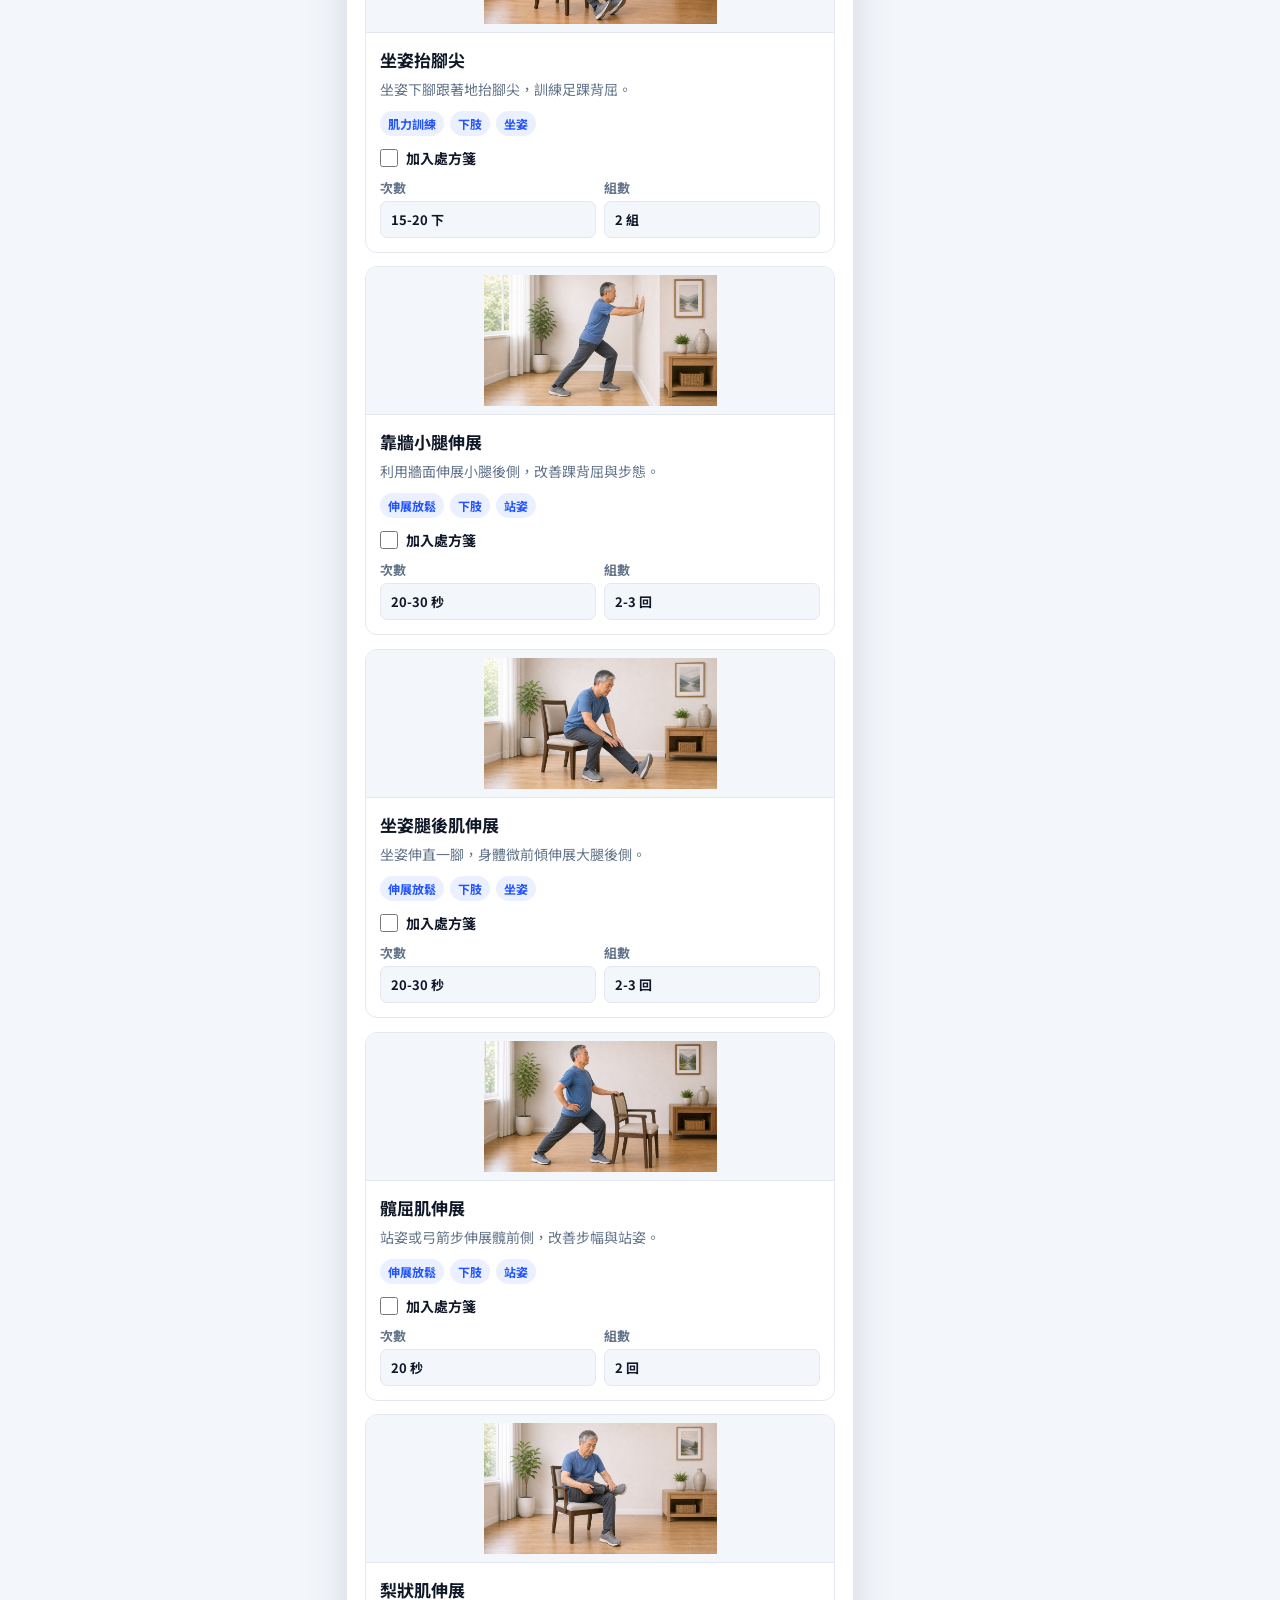
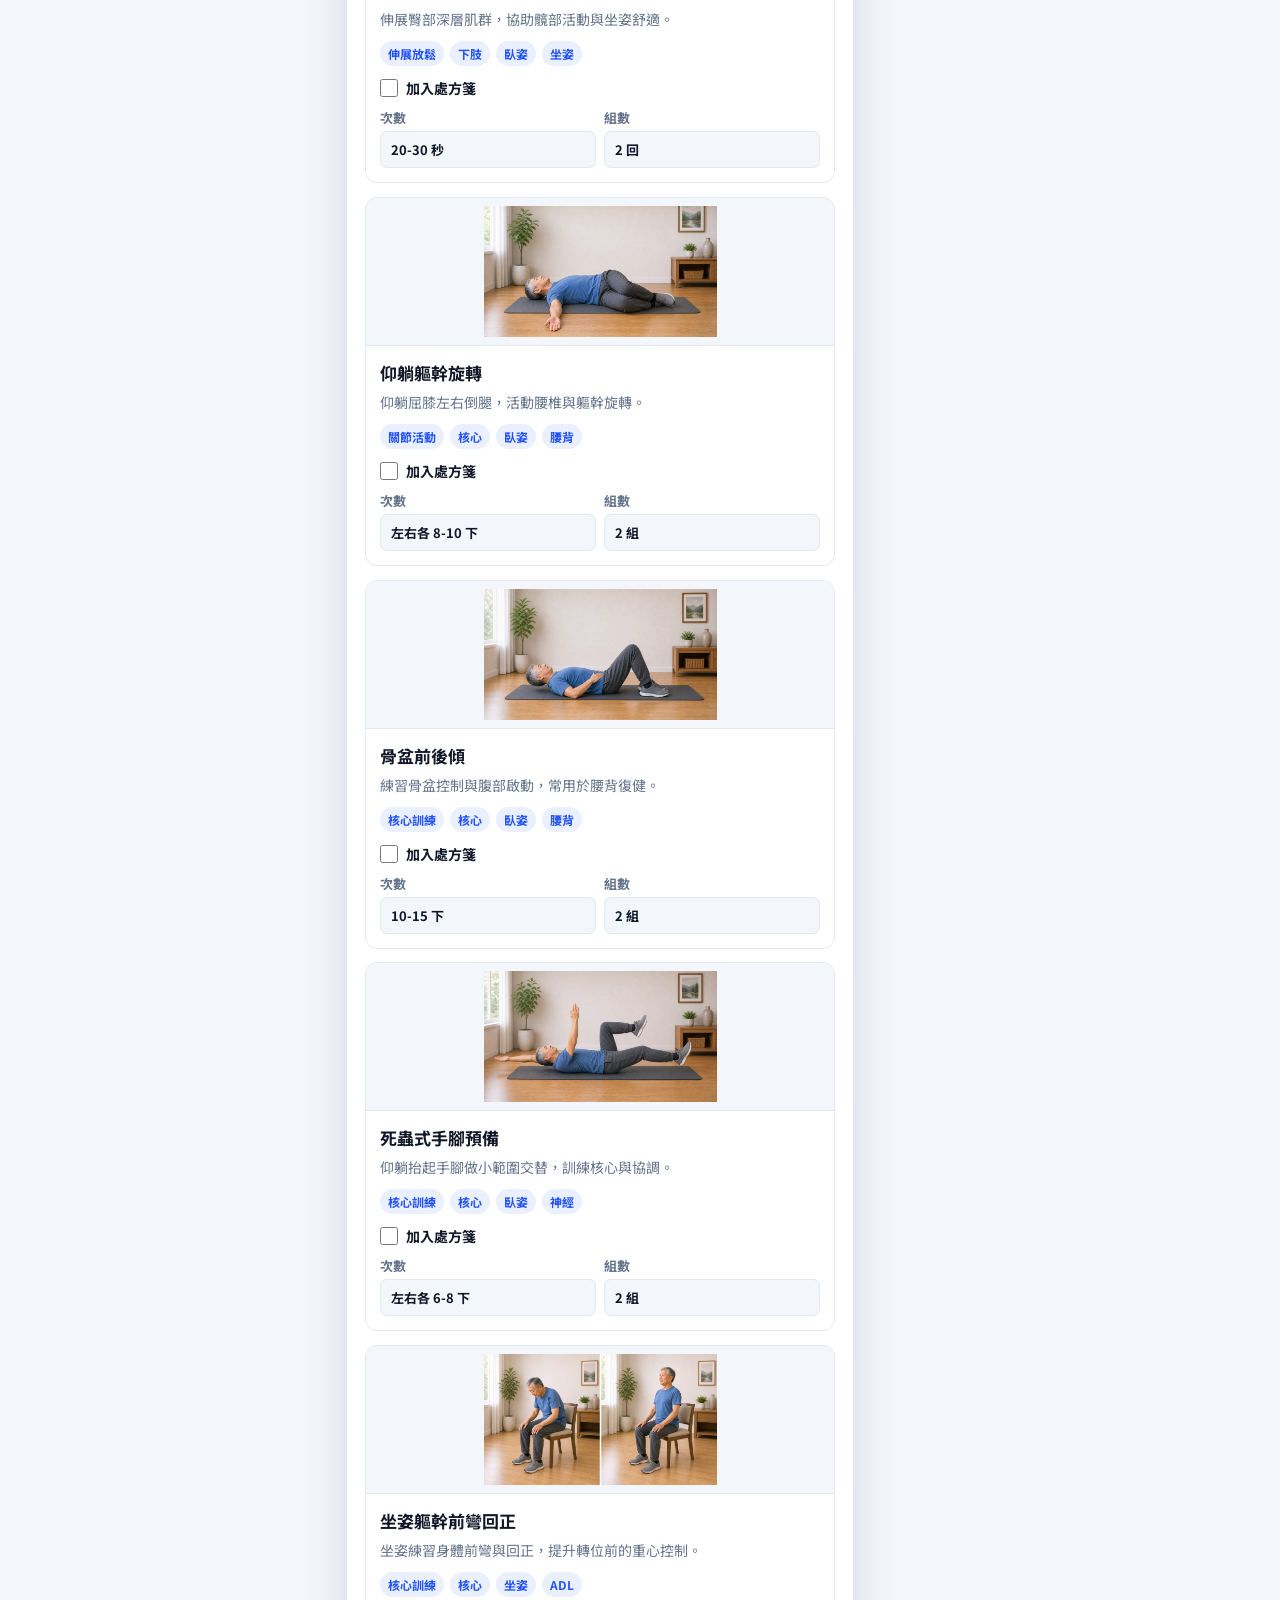
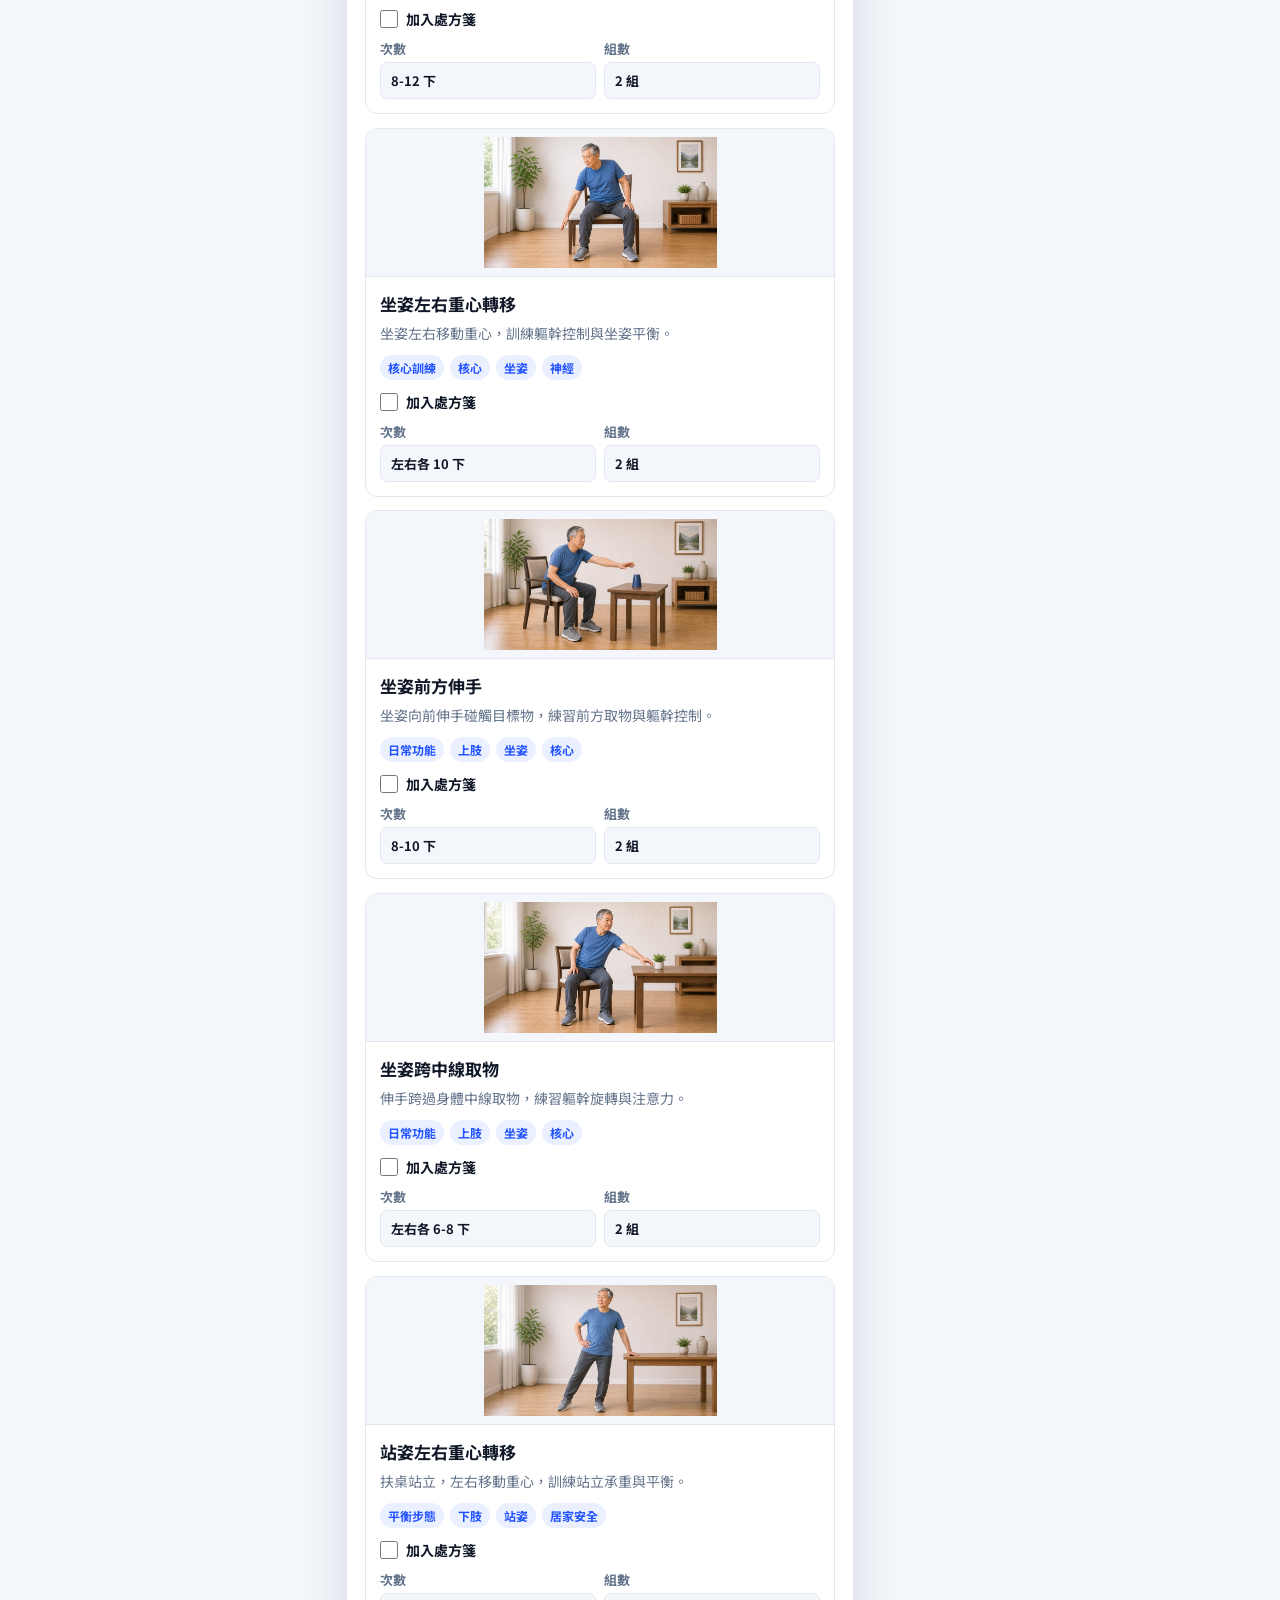
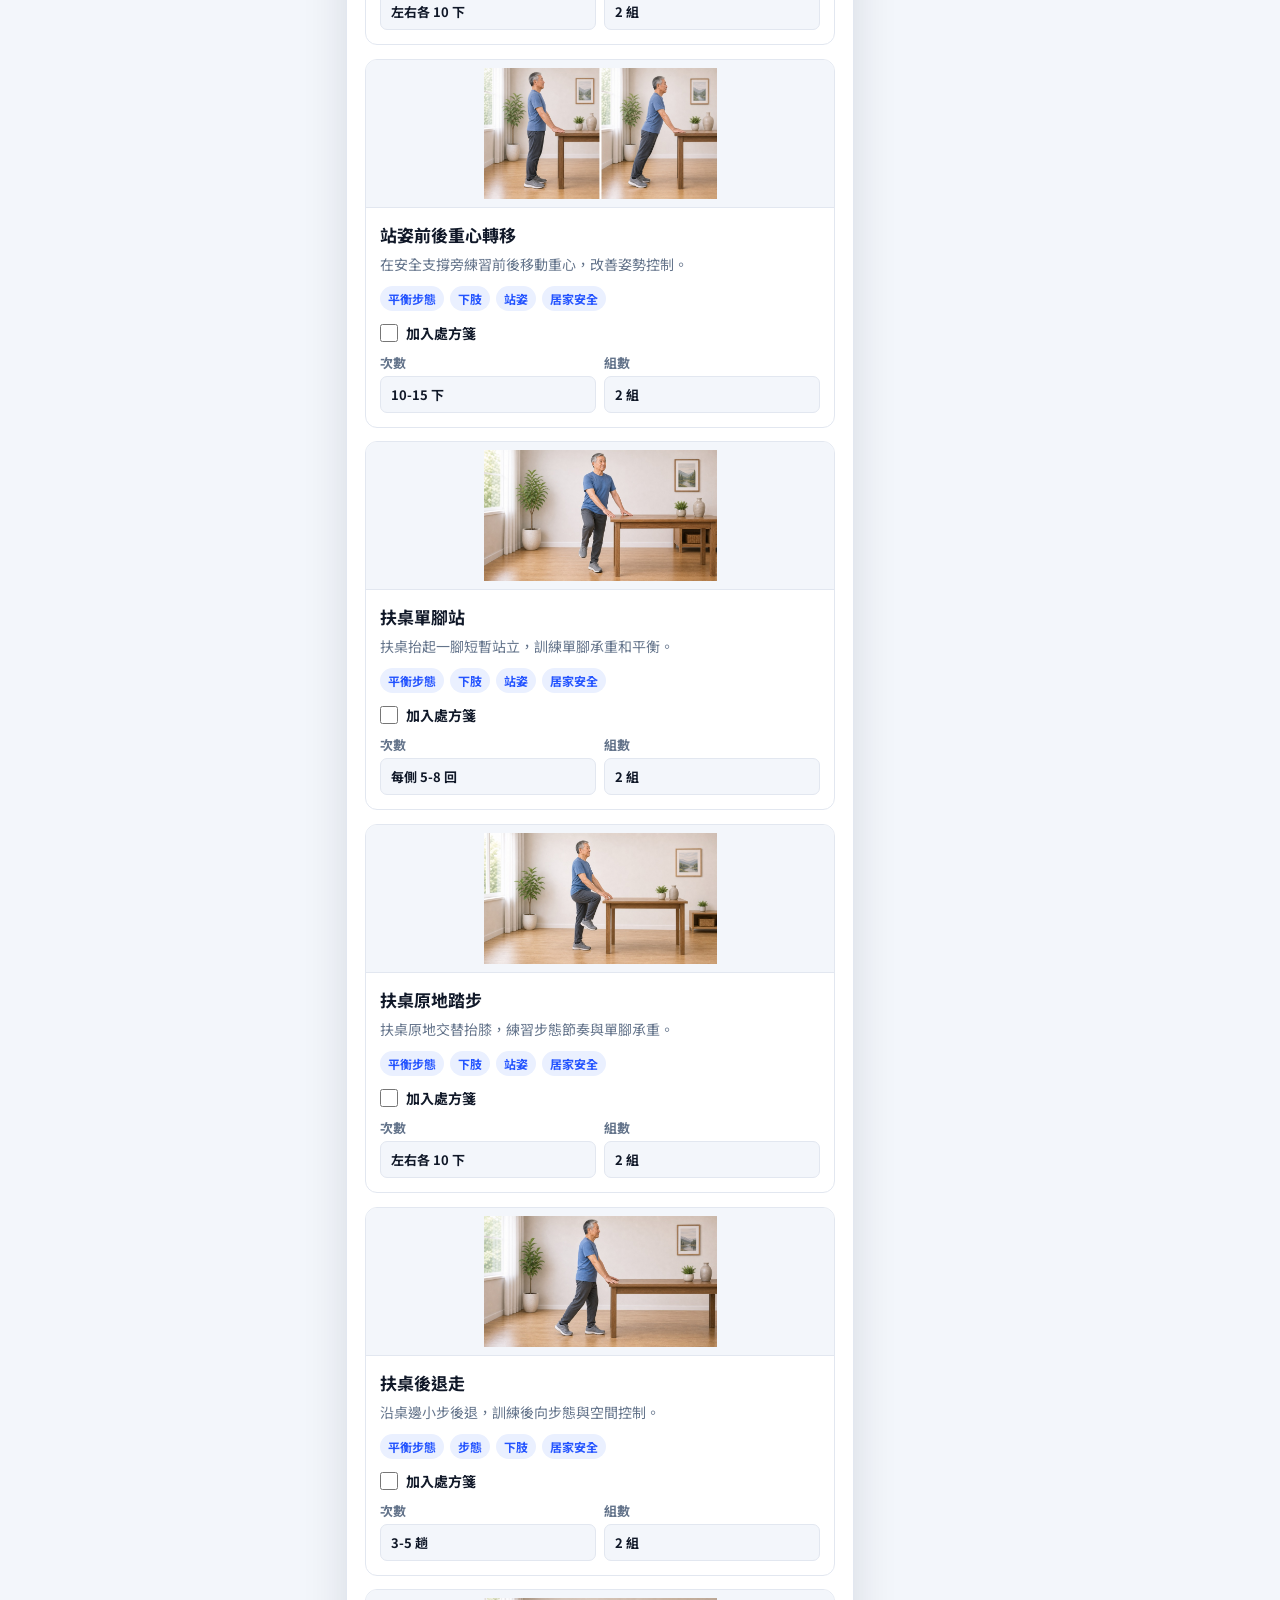
==== commit 9dec9120: "Add files via upload" ====
--- a/index.html
+++ b/index.html
@@ -43,9 +43,16 @@
           <button class="icon-button" id="themeToggleBtn" type="button" title="切換深色模式">🌙</button>
         </div>
         <span class="auth-status" id="authStatus" hidden></span>
+        <button class="secondary-button" id="statsBtn" type="button" hidden>📊 儀表板</button>
         <button class="secondary-button" id="historyBtn" type="button" hidden>我的處方箋紀錄</button>
         <button class="secondary-button" id="logoutBtn" type="button" hidden>登出</button>
         <button class="secondary-button" id="loginBtn" type="button">登入</button>
+        <button class="secondary-button" id="templateBtn" type="button" title="套用之前存過的動作組合範本">
+          📂 我的範本
+        </button>
+        <button class="secondary-button" id="saveTemplateBtn" type="button" title="把目前勾選的動作組合存成範本，下次可以直接套用">
+          存成範本
+        </button>
         <button class="secondary-button" id="saveHistoryBtn" type="button" title="把目前這份處方箋存進「我的處方箋紀錄」，之後可以在紀錄裡查詢，不用等到產生QR才存檔">
           💾 存入我的處方箋紀錄
         </button>
@@ -221,6 +228,31 @@
       </div>
     </div>
 
+    <div class="modal-overlay" id="templateModal" hidden>
+      <div class="modal-box modal-box--history">
+        <div class="modal-head">
+          <h2>我的範本</h2>
+          <button class="icon-button" id="closeTemplateModal" type="button" title="關閉">✕</button>
+        </div>
+        <p class="modal-hint">套用範本會直接取代目前勾選的動作，個案姓名、日期不會被覆蓋。</p>
+        <div class="history-list" id="templateList">
+          <p class="modal-hint">載入中...</p>
+        </div>
+      </div>
+    </div>
+
+    <div class="modal-overlay" id="statsModal" hidden>
+      <div class="modal-box modal-box--history">
+        <div class="modal-head">
+          <h2>診所儀表板</h2>
+          <button class="icon-button" id="closeStatsModal" type="button" title="關閉">✕</button>
+        </div>
+        <div class="stats-content" id="statsContent">
+          <p class="modal-hint">載入中...</p>
+        </div>
+      </div>
+    </div>
+
     <button class="ai-fab" id="aiFabBtn" type="button" title="AI 動作建議助理">
       <span class="ai-fab-icon">✨</span>
     </button>
@@ -231,19 +263,6 @@
           <h2>AdvMeds AI 建議助理</h2>
           <button class="icon-button" id="closeAiModal" type="button" title="關閉">✕</button>
         </div>
-
-        <details class="ai-key-settings" id="aiKeySettings">
-          <summary>進階：更換成自己的 API 金鑰（選填，不換也能直接使用）</summary>
-          <p class="modal-hint">
-            系統已經內建一組免費金鑰，不用設定就能直接使用。如果你想改用自己申請的金鑰（例如額度用量想分開計算），
-            可以前往 <a href="https://aistudio.google.com/apikey" target="_blank" rel="noopener">Google AI Studio</a> 免費申請，
-            貼在下面即可（只會存在你這台瀏覽器裡，不會上傳到任何伺服器）。
-          </p>
-          <div class="qr-link-row">
-            <input id="aiApiKeyInput" type="password" placeholder="貼上你自己的 Gemini API 金鑰（選填）" autocomplete="off" />
-            <button class="secondary-button" id="saveAiKeyBtn" type="button">儲存</button>
-          </div>
-        </details>
 
         <div class="ai-messages" id="aiMessages">
           <div class="ai-message ai-message--assistant">
--- a/styles.css
+++ b/styles.css
@@ -1034,6 +1034,100 @@
   font-size: 13px;
 }
 
+/* 範本清單裡的操作按鈕 */
+.template-actions {
+  display: flex;
+  align-items: center;
+  gap: 6px;
+  flex-shrink: 0;
+}
+
+.template-actions .secondary-button {
+  min-height: 34px;
+  padding: 0 12px;
+  font-size: 13px;
+}
+
+.template-actions .icon-button {
+  width: 34px;
+  min-height: 34px;
+}
+
+/* 管理者儀表板 */
+.stats-summary {
+  display: grid;
+  grid-template-columns: 1fr 1fr;
+  gap: 12px;
+  margin-bottom: 20px;
+}
+
+.stats-summary-card {
+  display: flex;
+  flex-direction: column;
+  align-items: center;
+  gap: 4px;
+  padding: 16px 10px;
+  background: var(--panel-soft);
+  border: 1px solid var(--line);
+  border-radius: 10px;
+  text-align: center;
+}
+
+.stats-summary-number {
+  font-size: 26px;
+  font-weight: 900;
+  color: var(--accent-dark);
+}
+
+.stats-summary-label {
+  color: var(--muted);
+  font-size: 12px;
+  font-weight: 700;
+}
+
+.stats-subtitle {
+  margin-bottom: 10px;
+  font-size: 14px;
+  color: var(--muted);
+}
+
+.stat-bar-row {
+  display: grid;
+  grid-template-columns: 96px 1fr 28px;
+  align-items: center;
+  gap: 10px;
+  margin-bottom: 8px;
+}
+
+.stat-bar-label {
+  overflow: hidden;
+  font-size: 13px;
+  font-weight: 700;
+  white-space: nowrap;
+  text-overflow: ellipsis;
+}
+
+.stat-bar-track {
+  height: 10px;
+  background: var(--panel-soft);
+  border-radius: 999px;
+  overflow: hidden;
+}
+
+.stat-bar-fill {
+  height: 100%;
+  background: linear-gradient(90deg, var(--accent), var(--accent-dark));
+  border-radius: 999px;
+  transition: width 0.4s ease;
+}
+
+.stat-bar-value {
+  color: var(--muted);
+  font-size: 12px;
+  font-weight: 800;
+  text-align: right;
+}
+
 /* 補充說明欄位（給AI用），跨兩欄顯示 */
 .full-width-field {
   grid-column: 1 / -1;
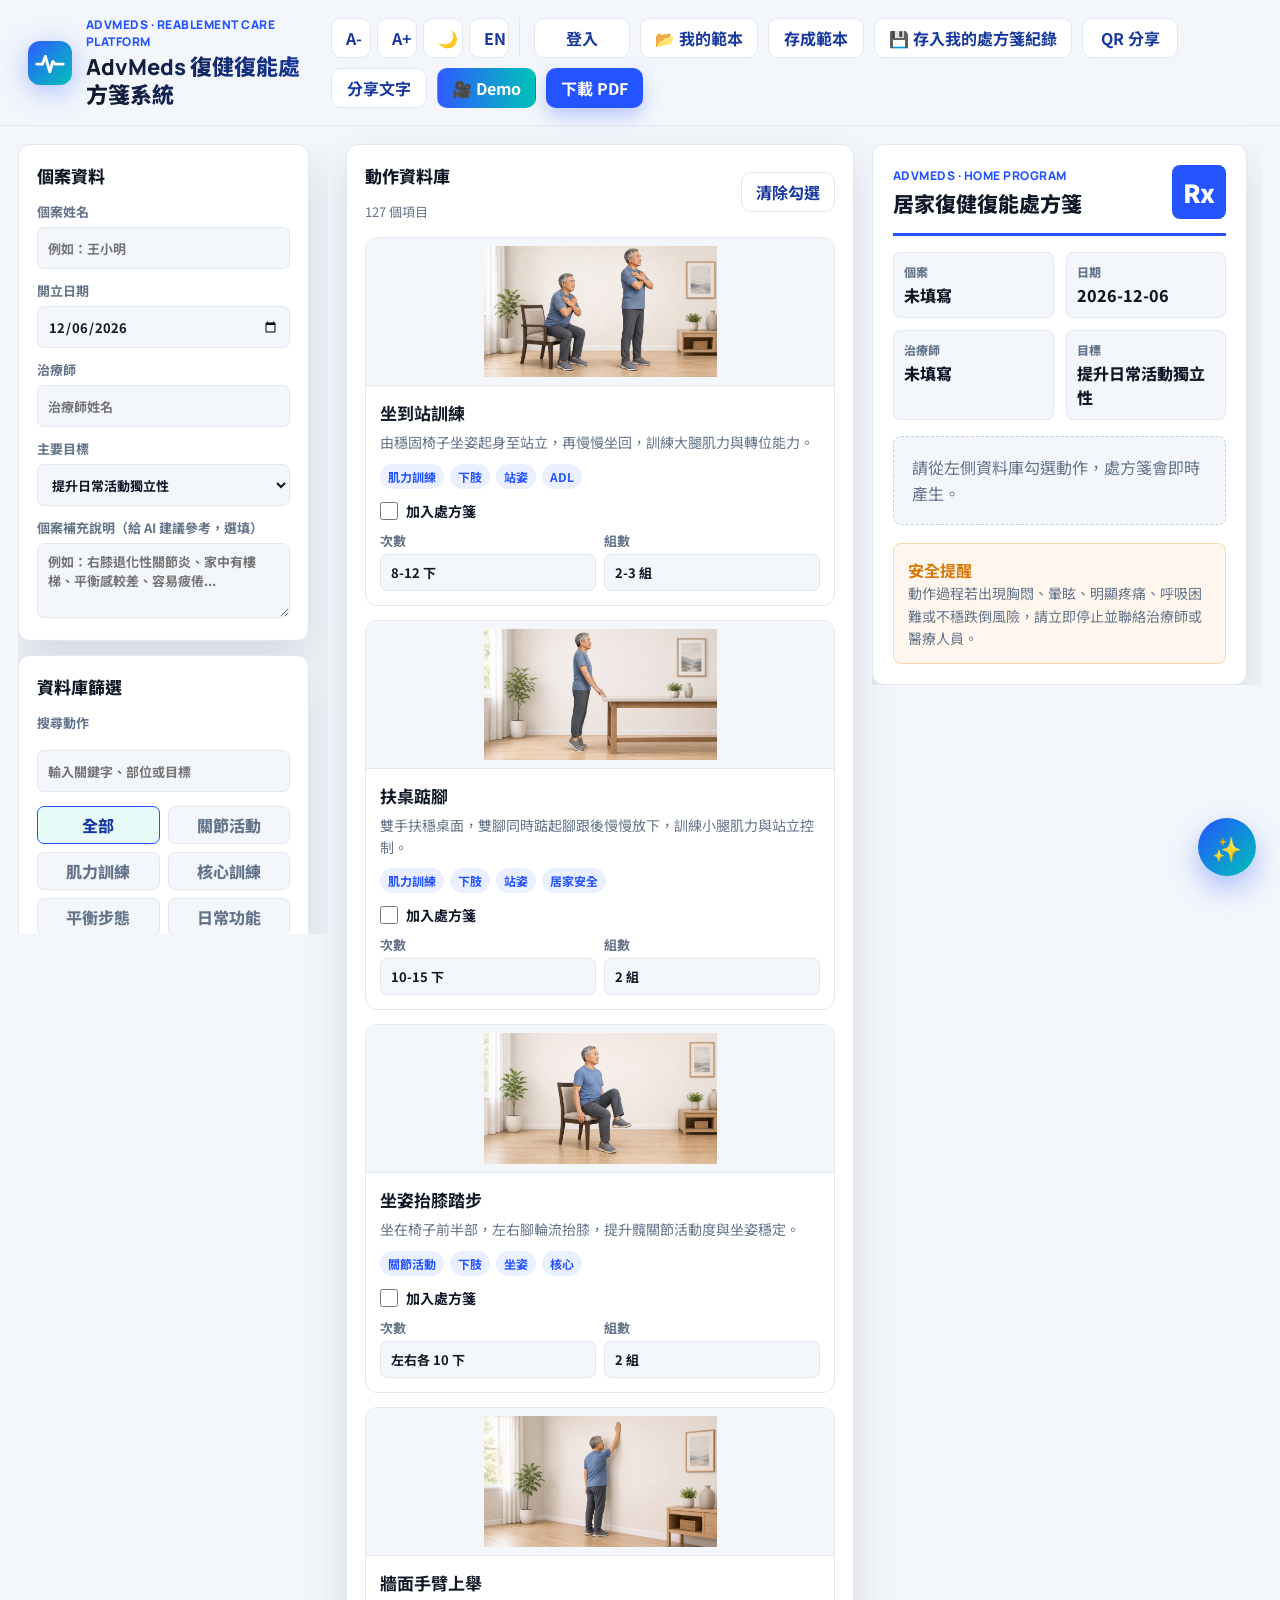
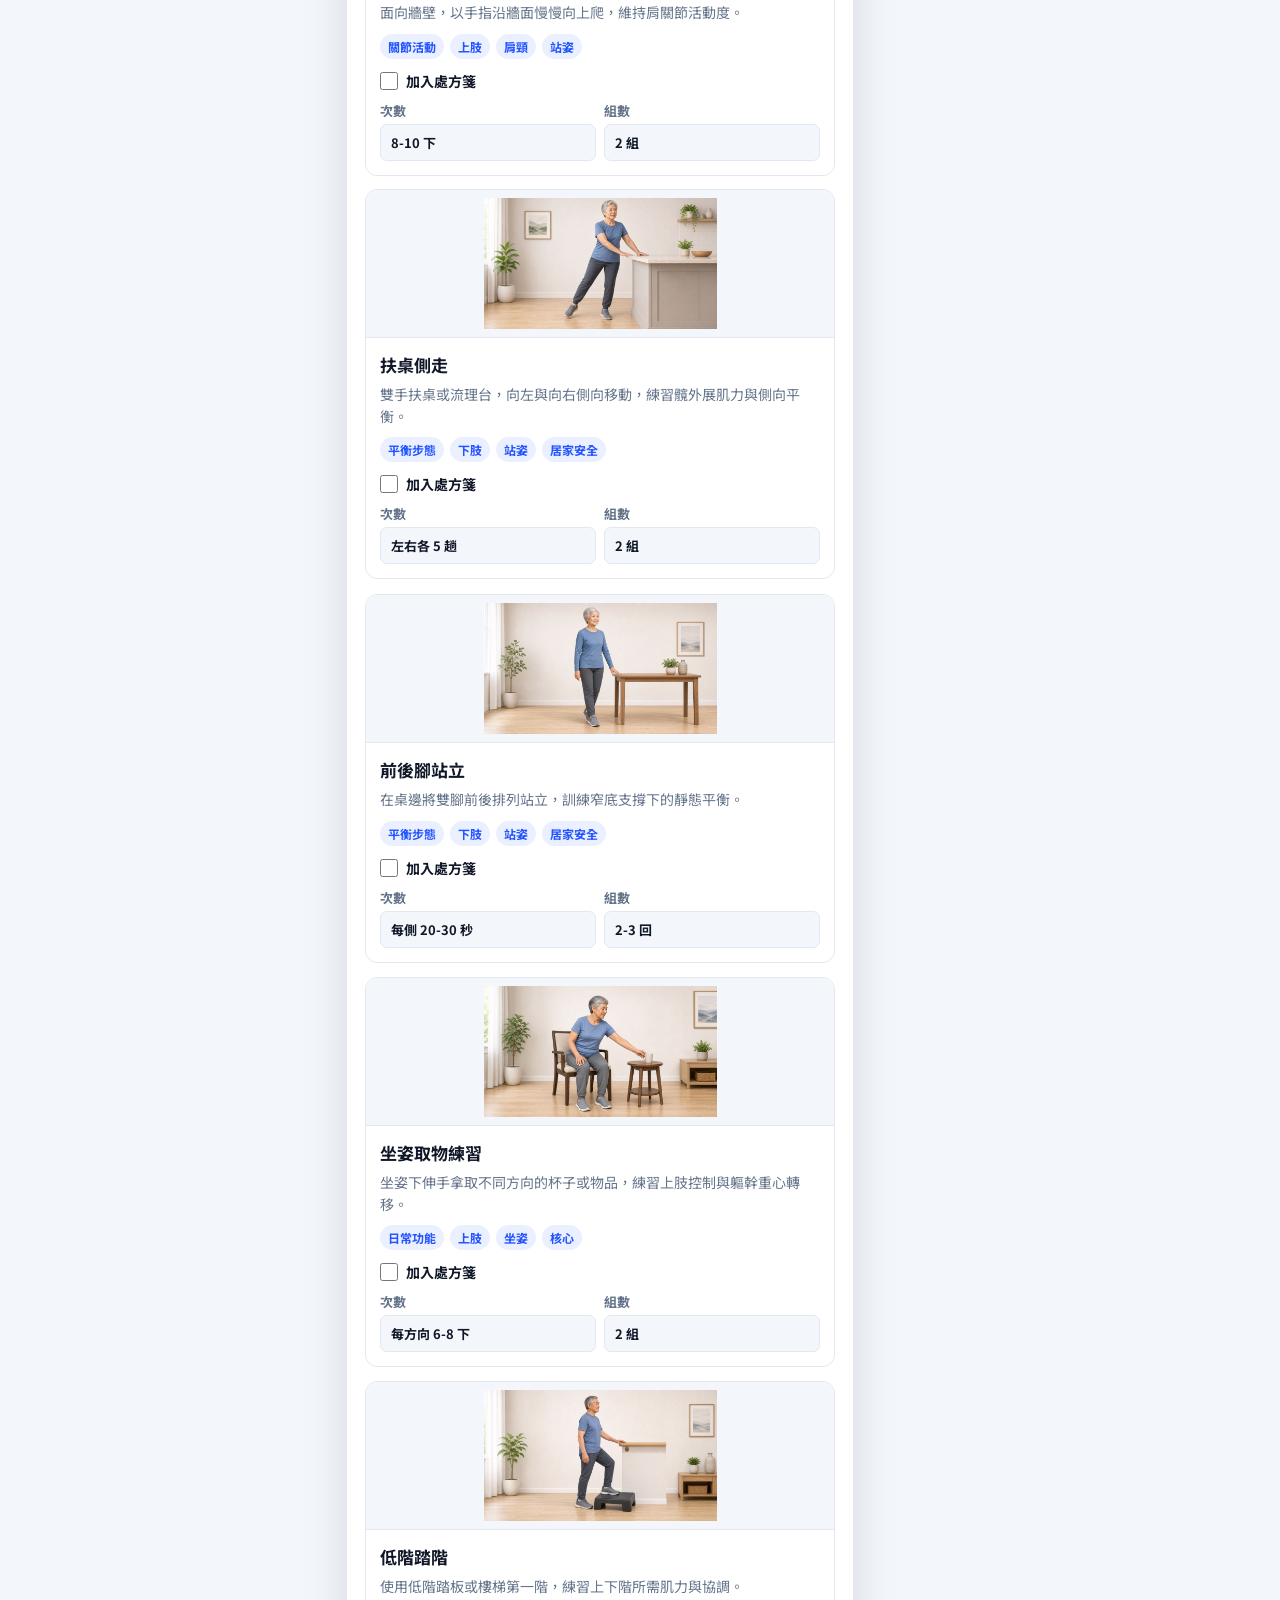
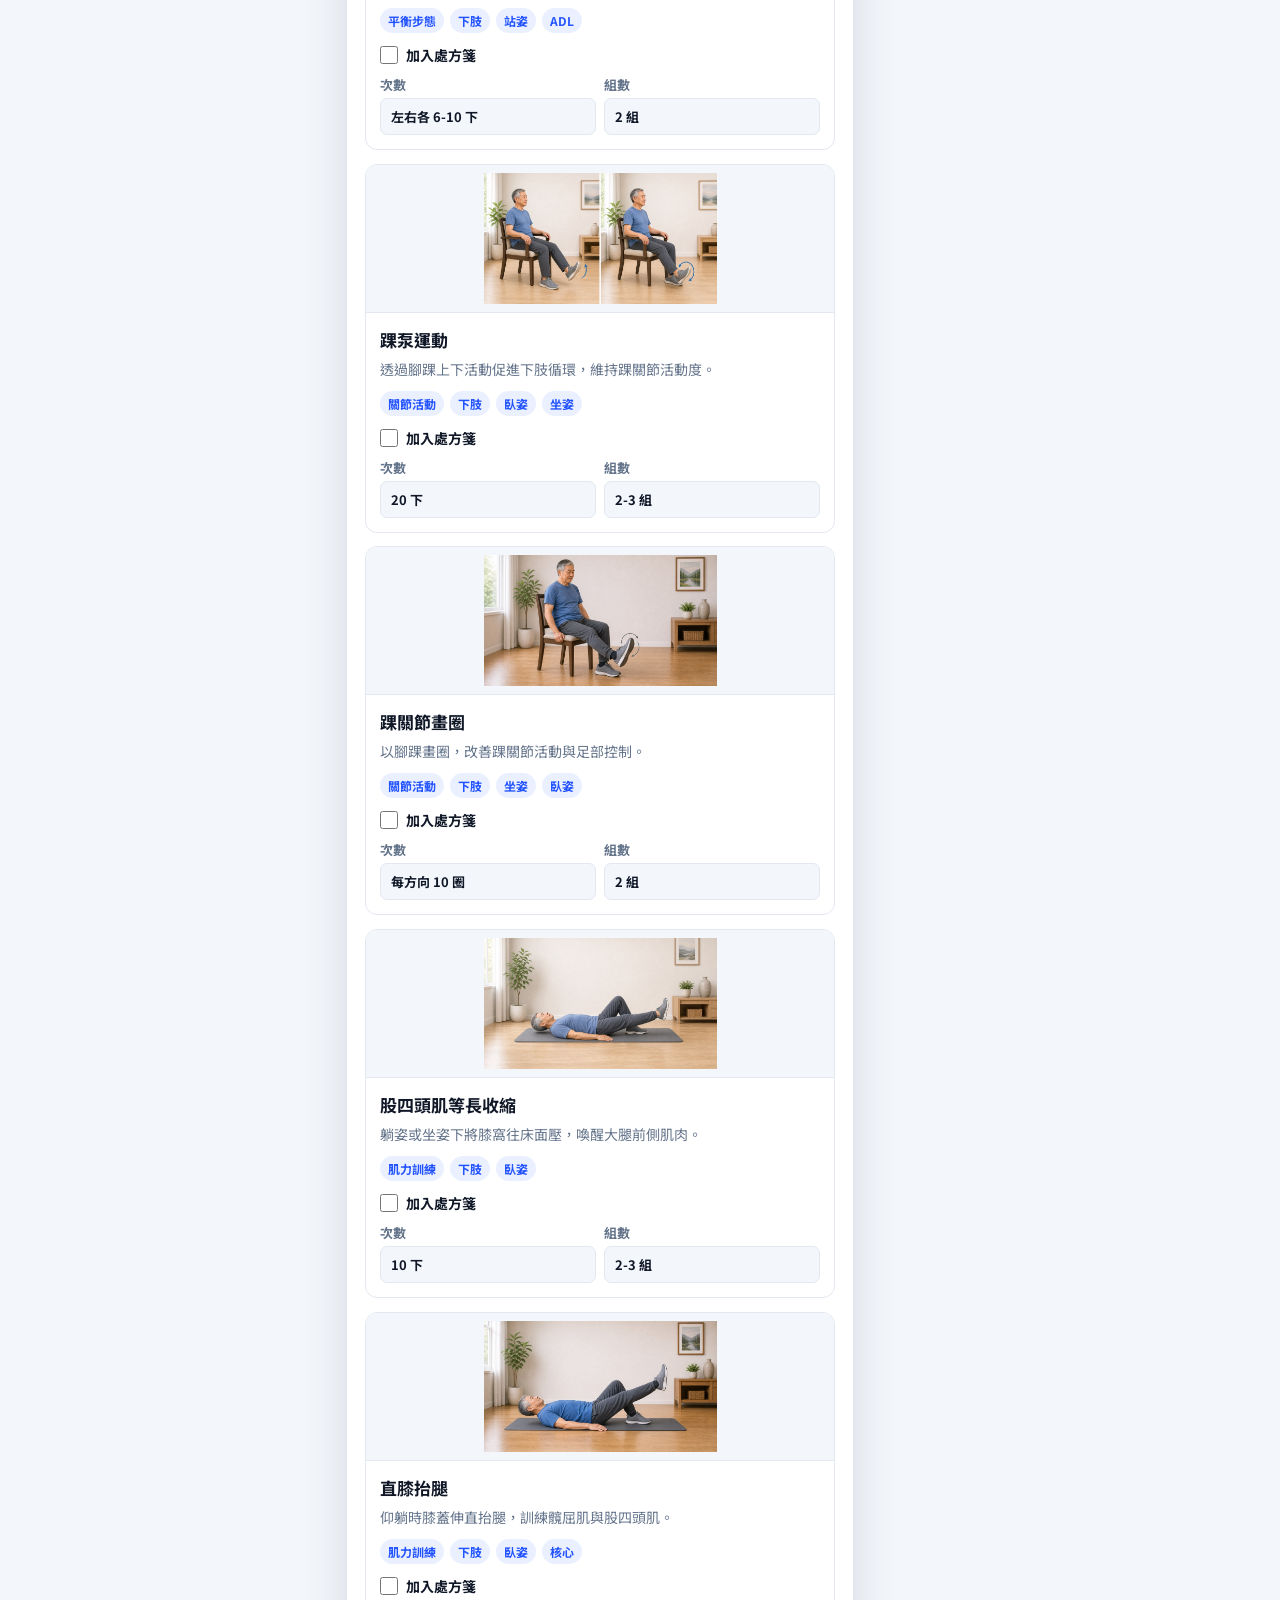
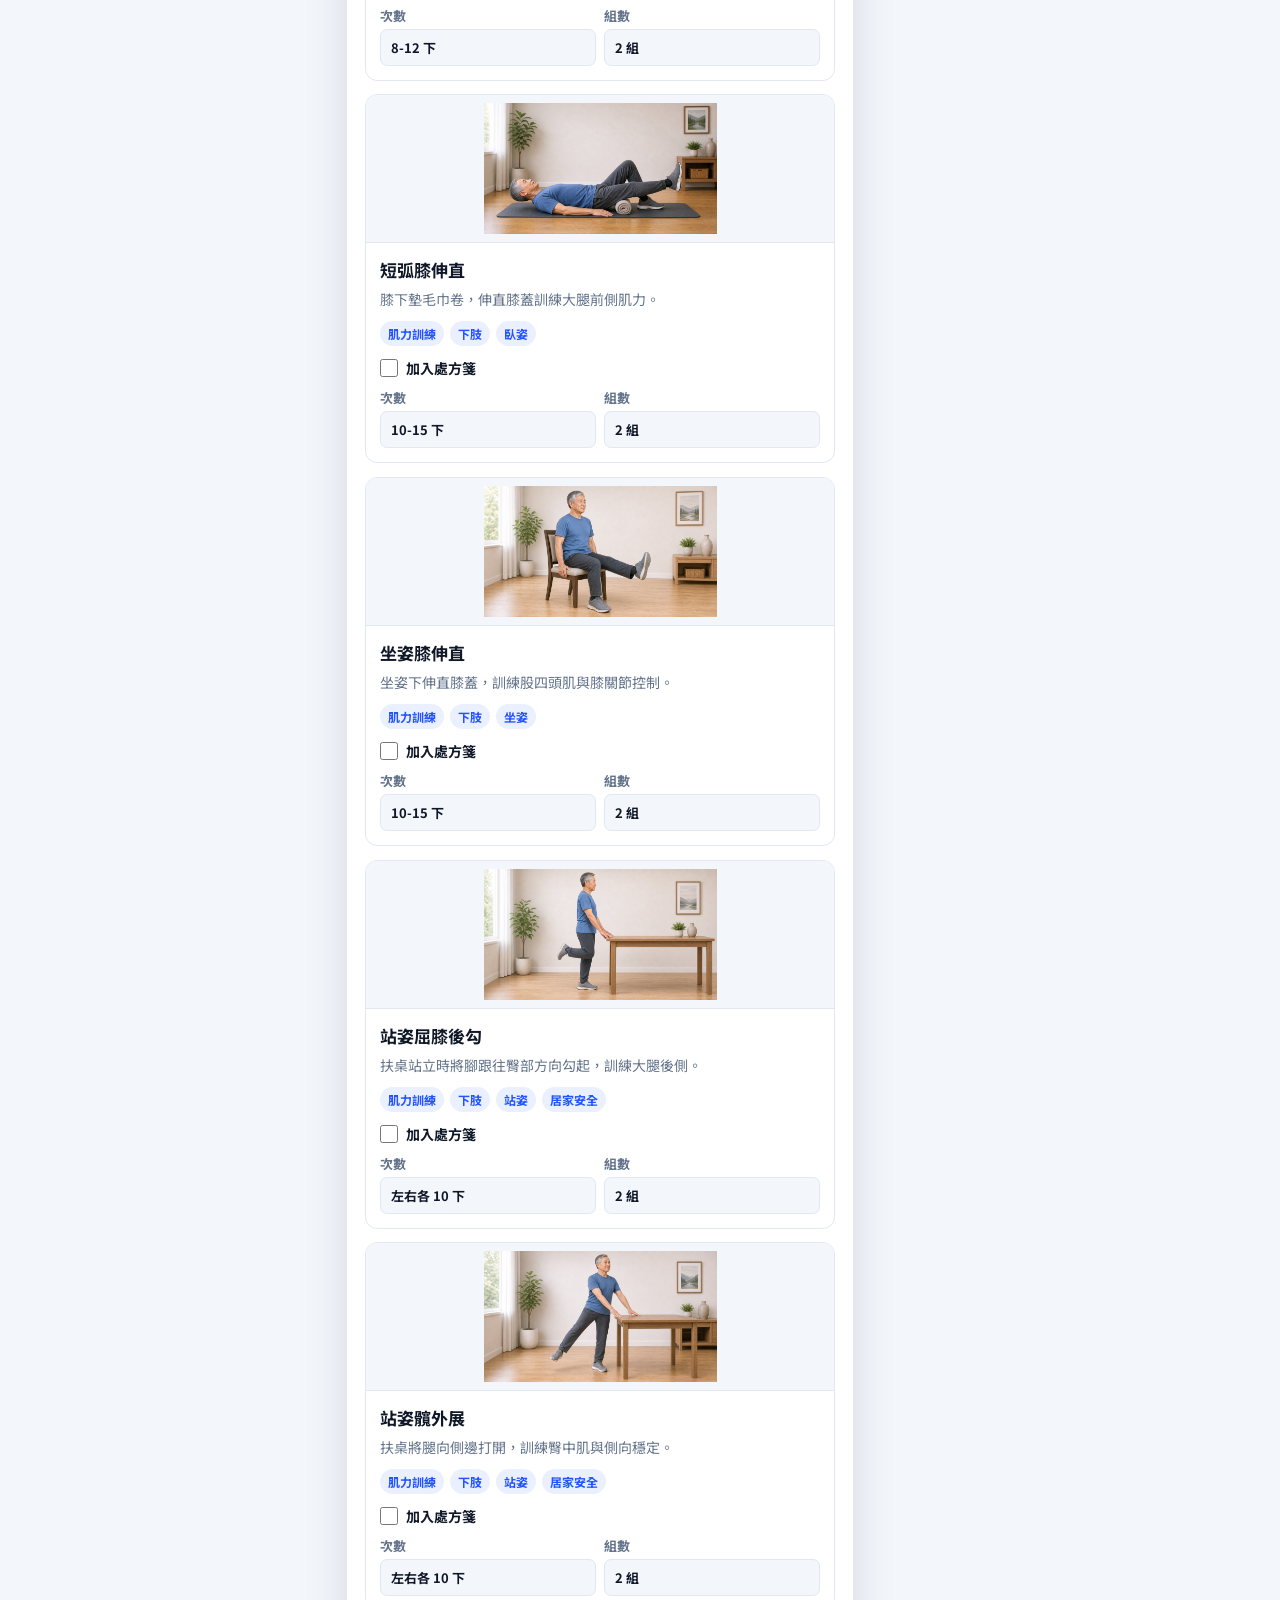
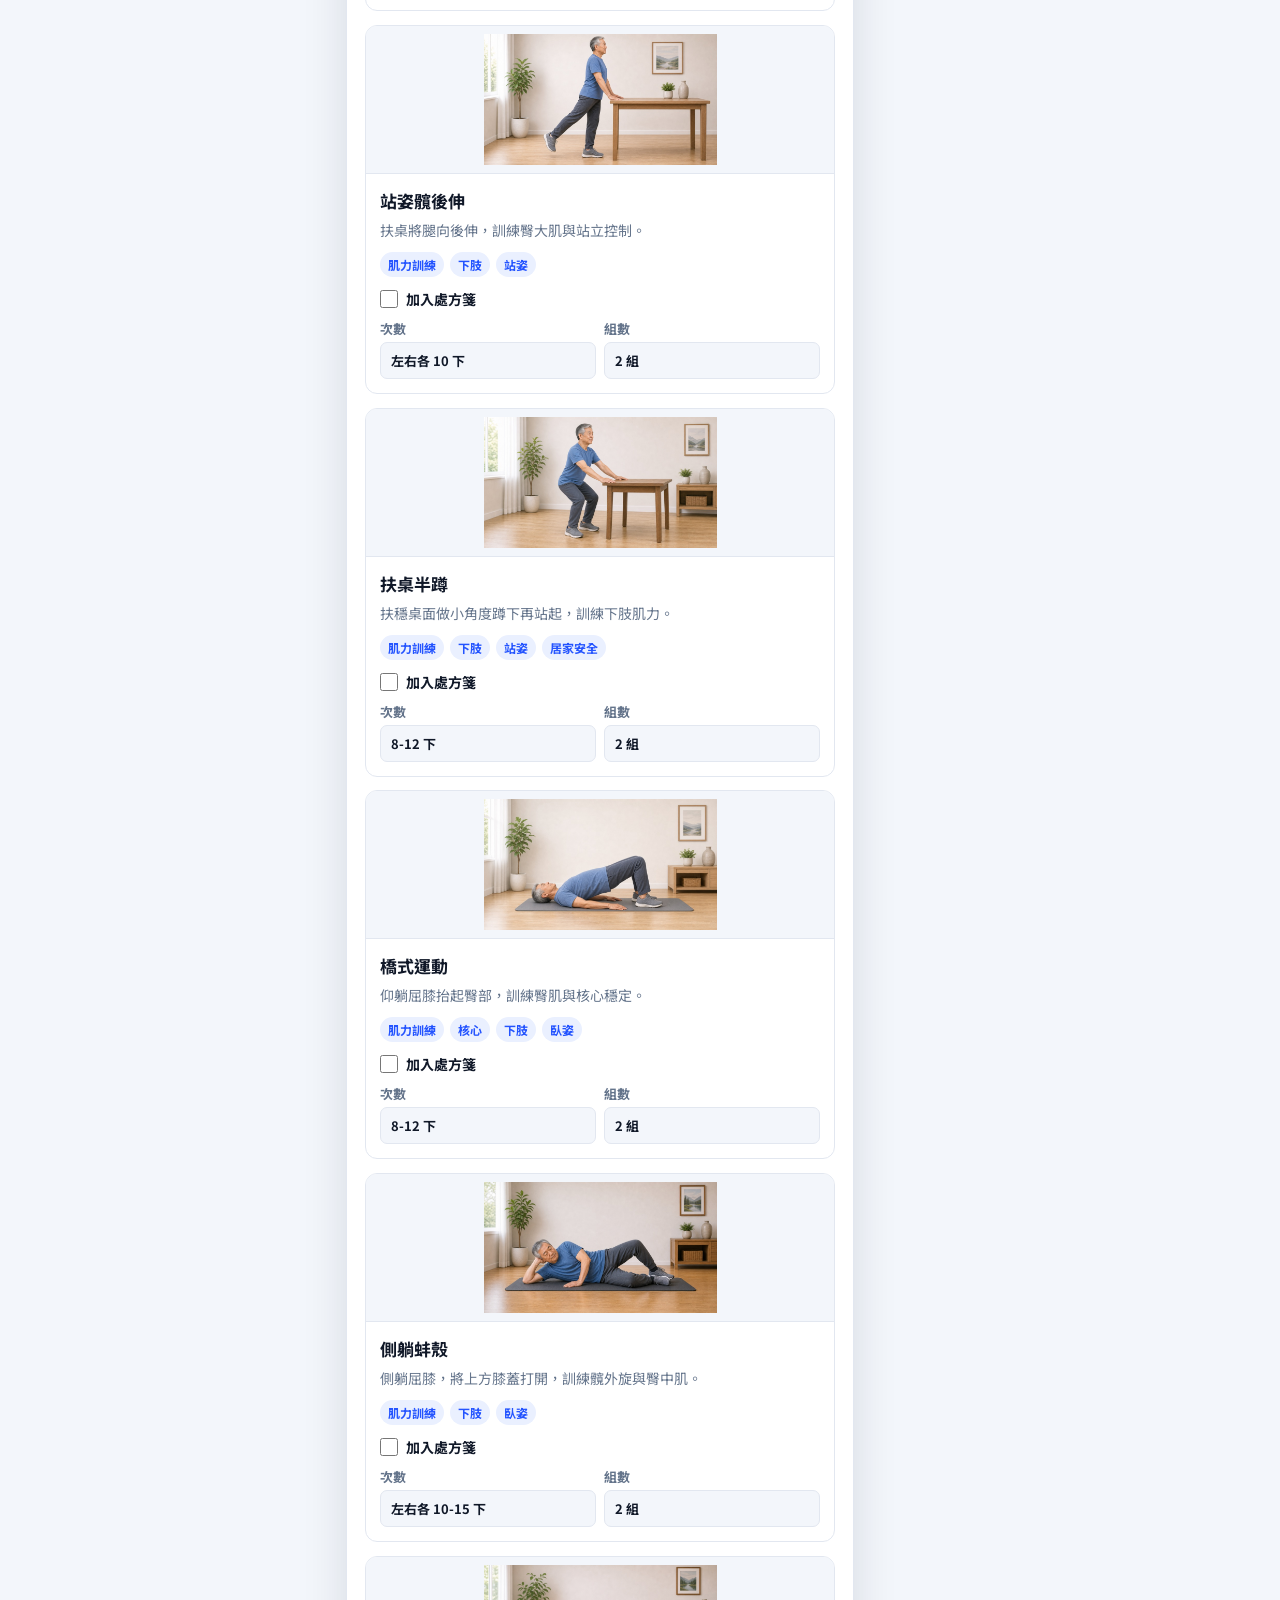
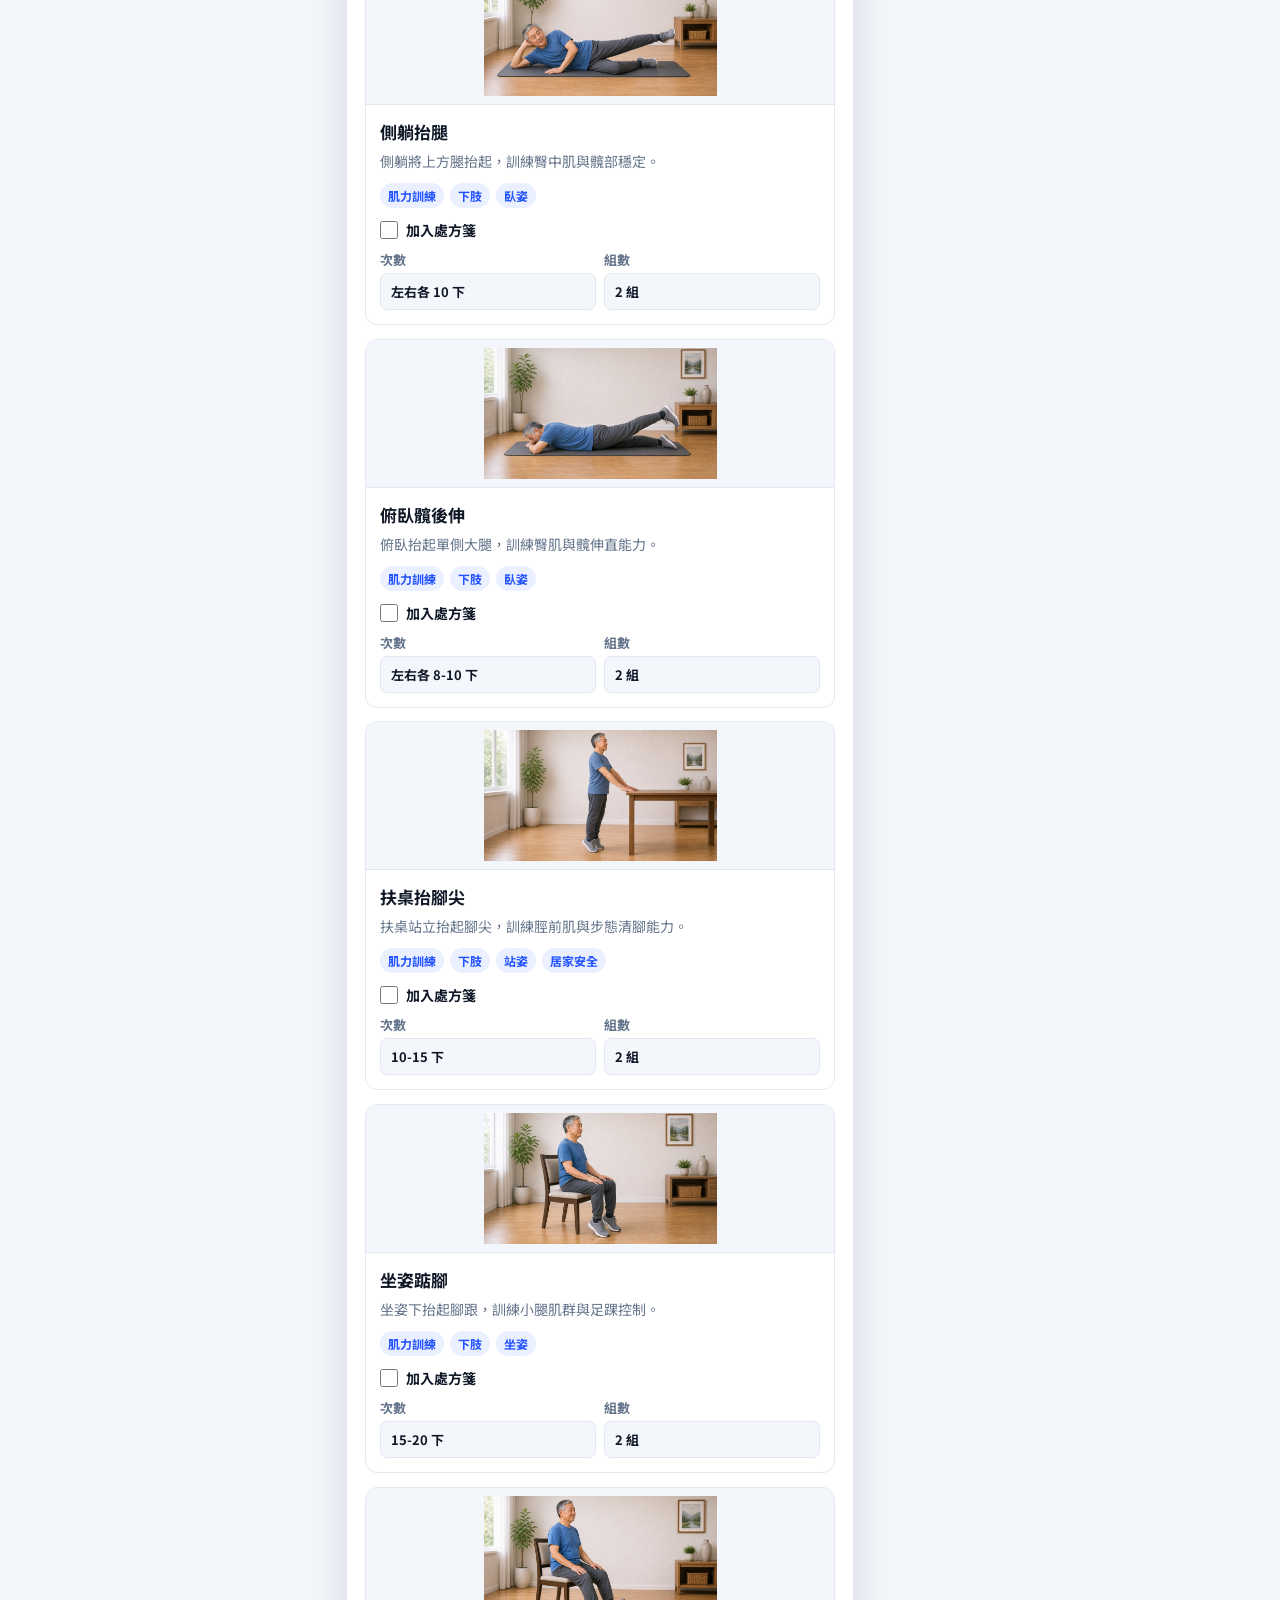
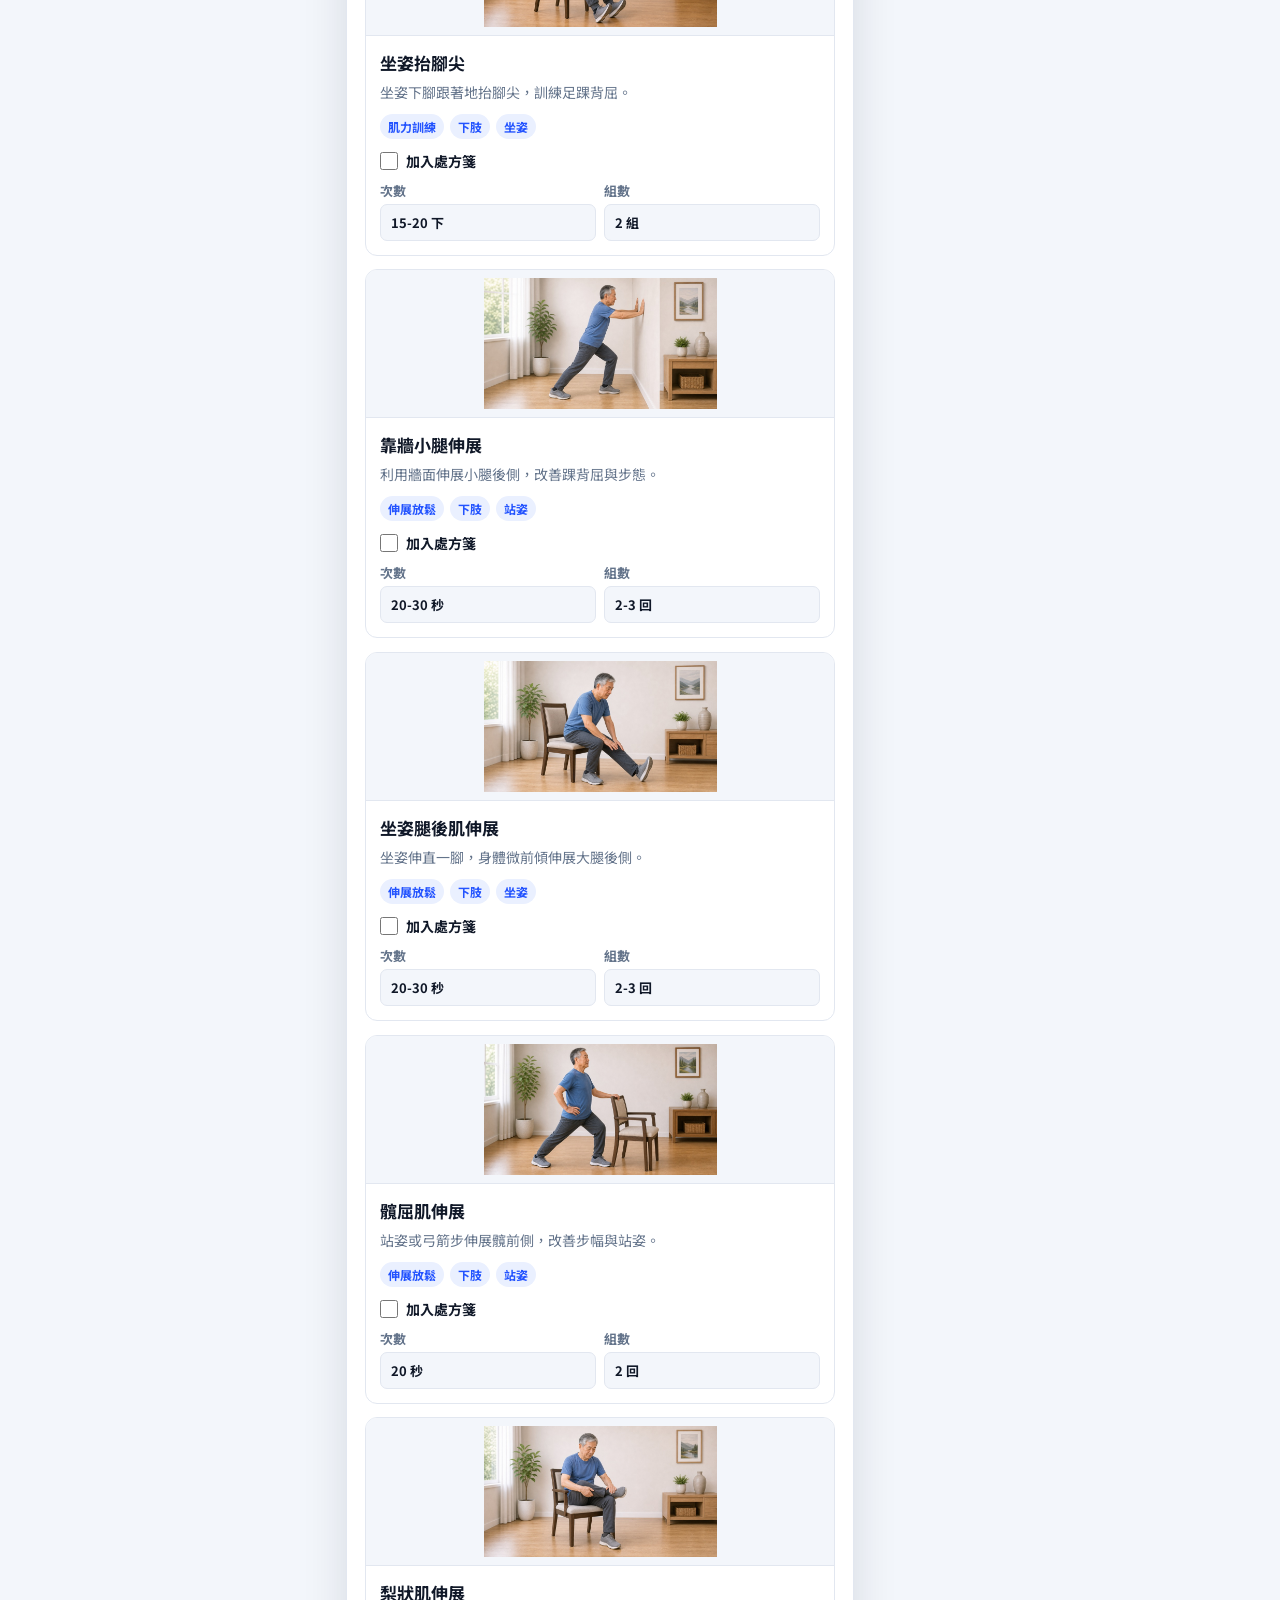
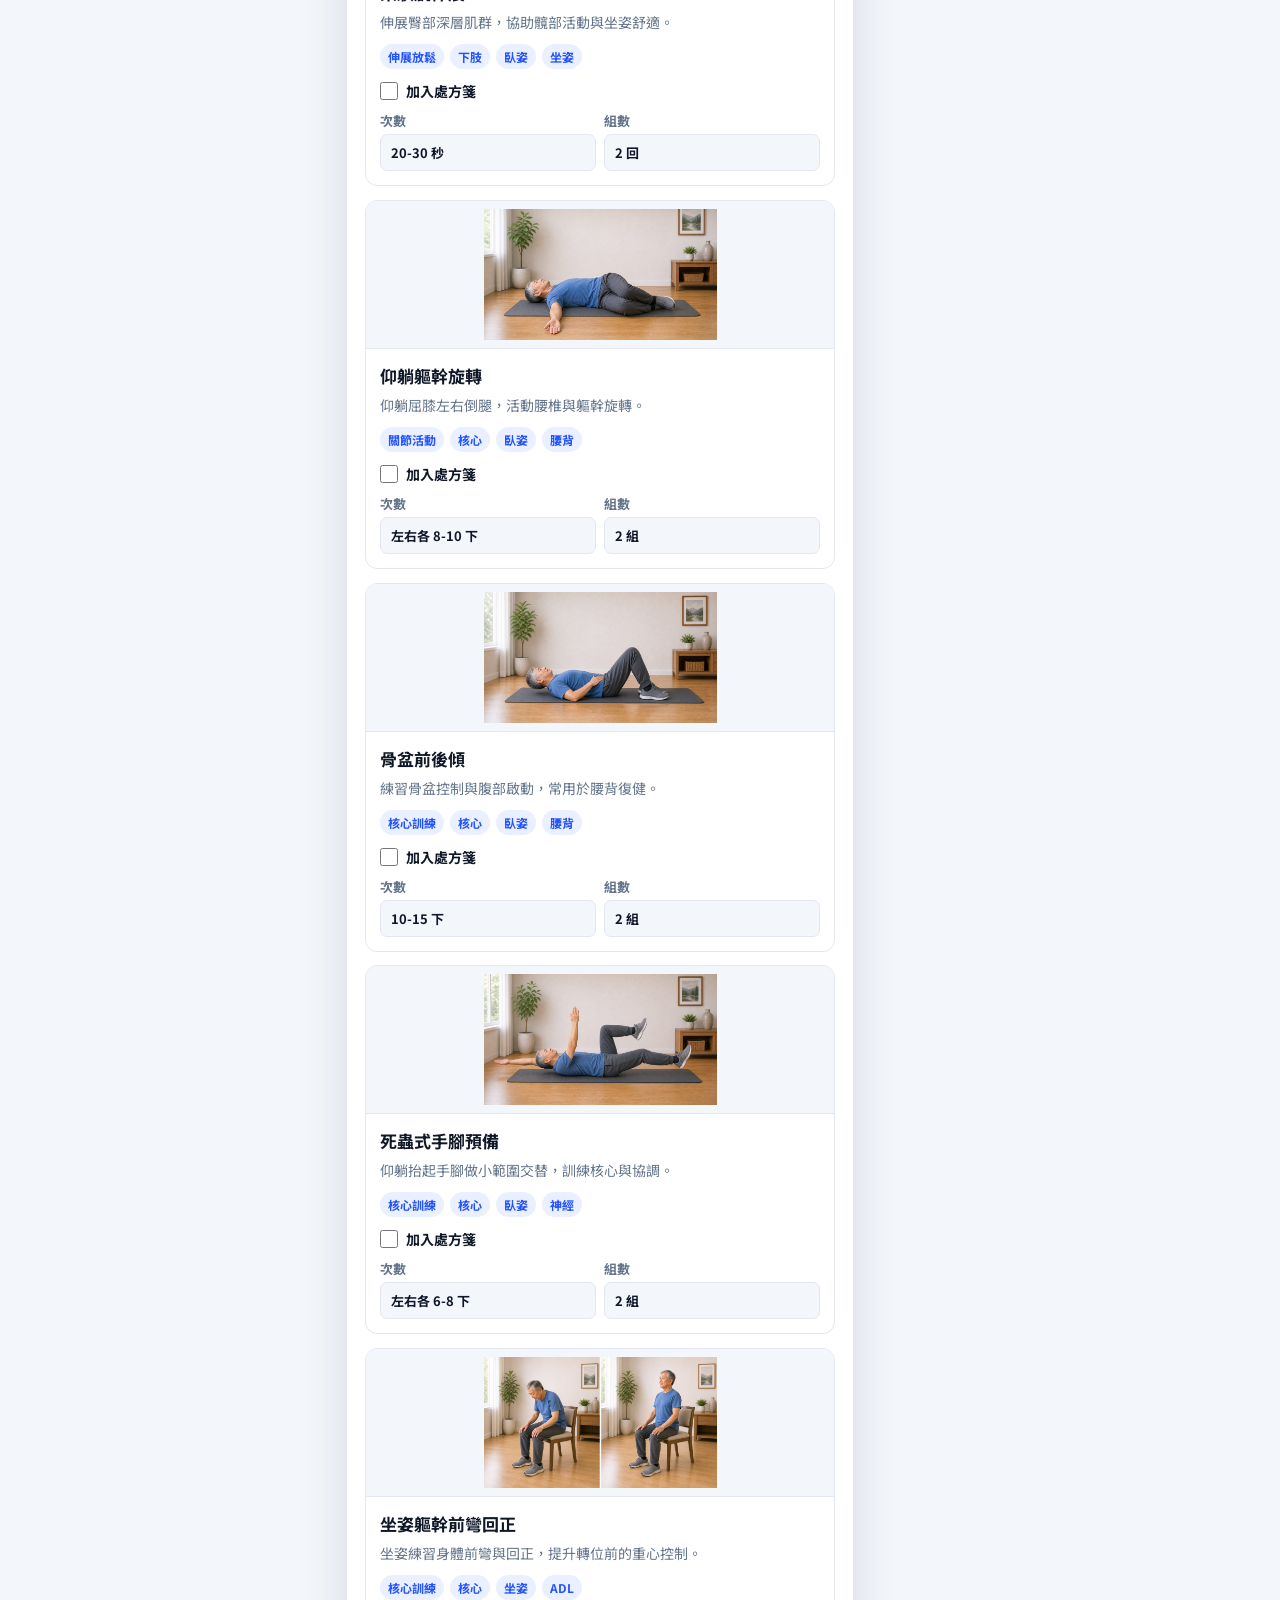
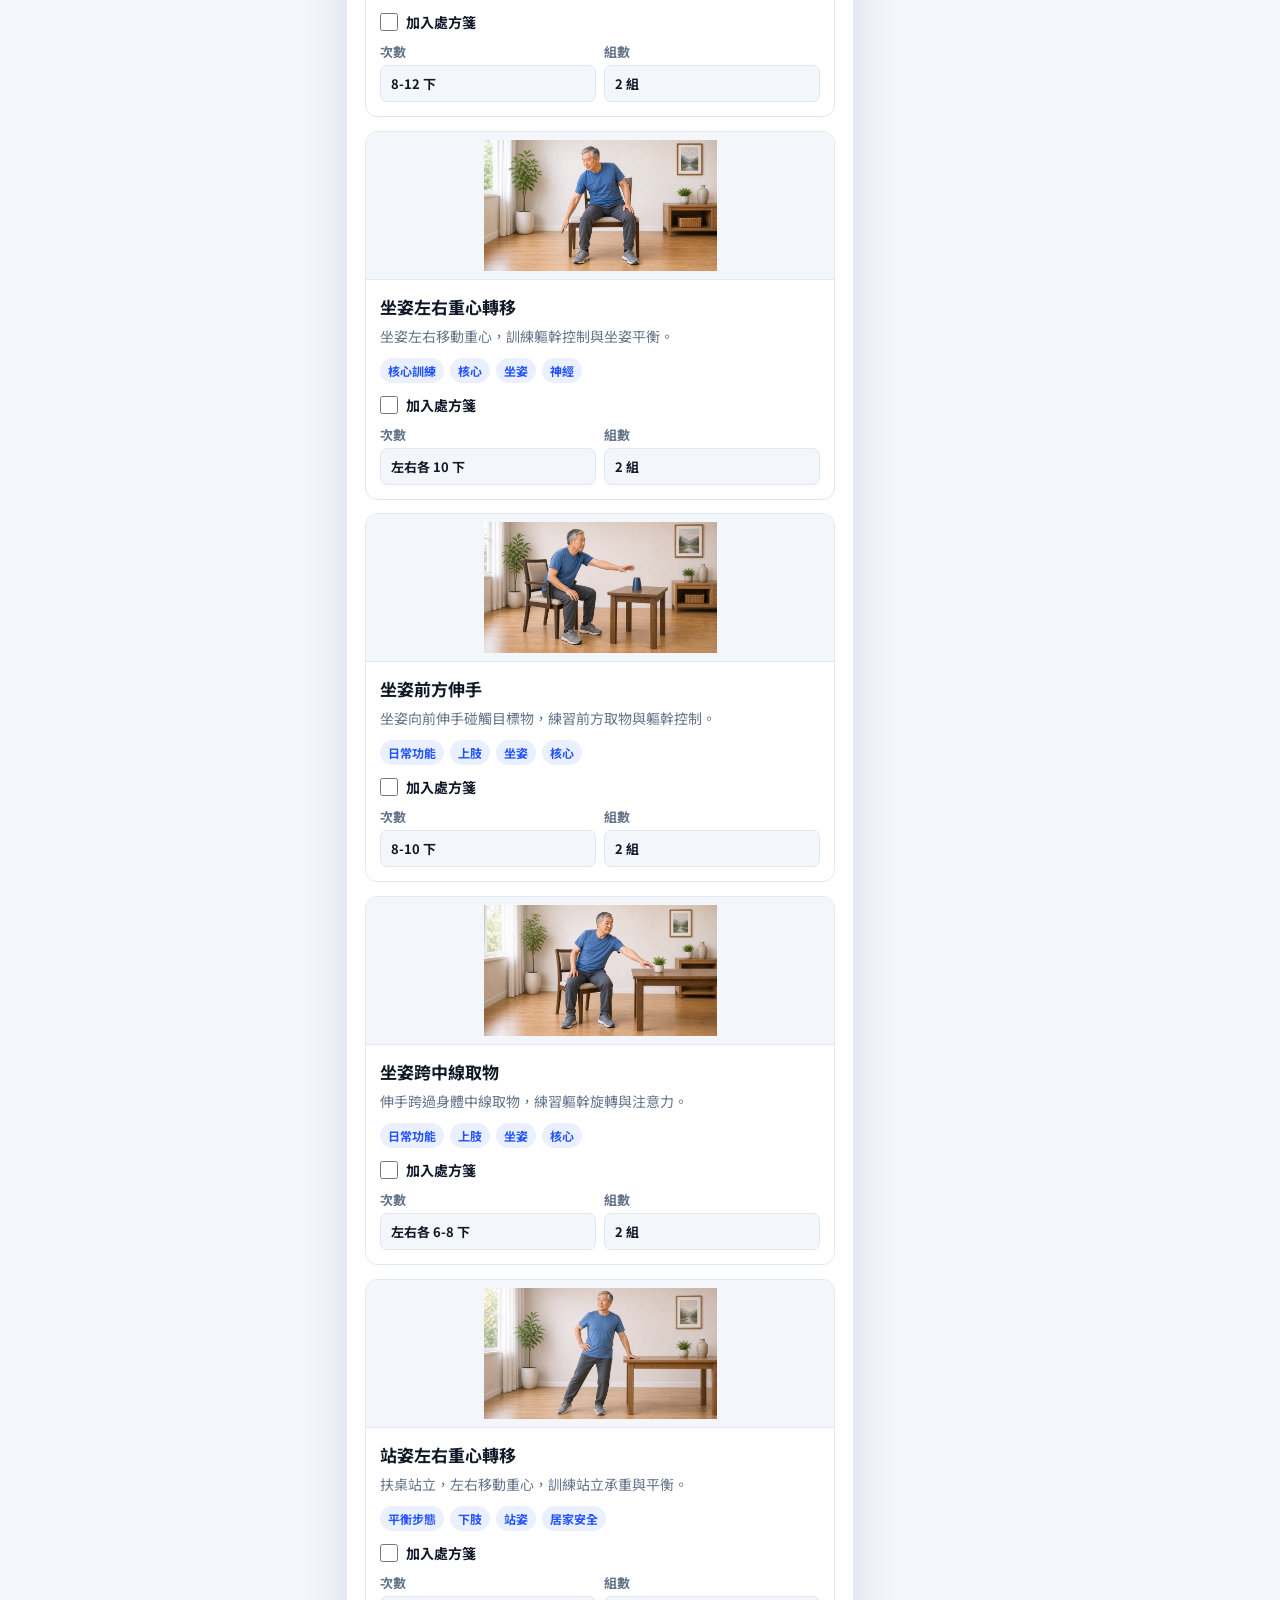
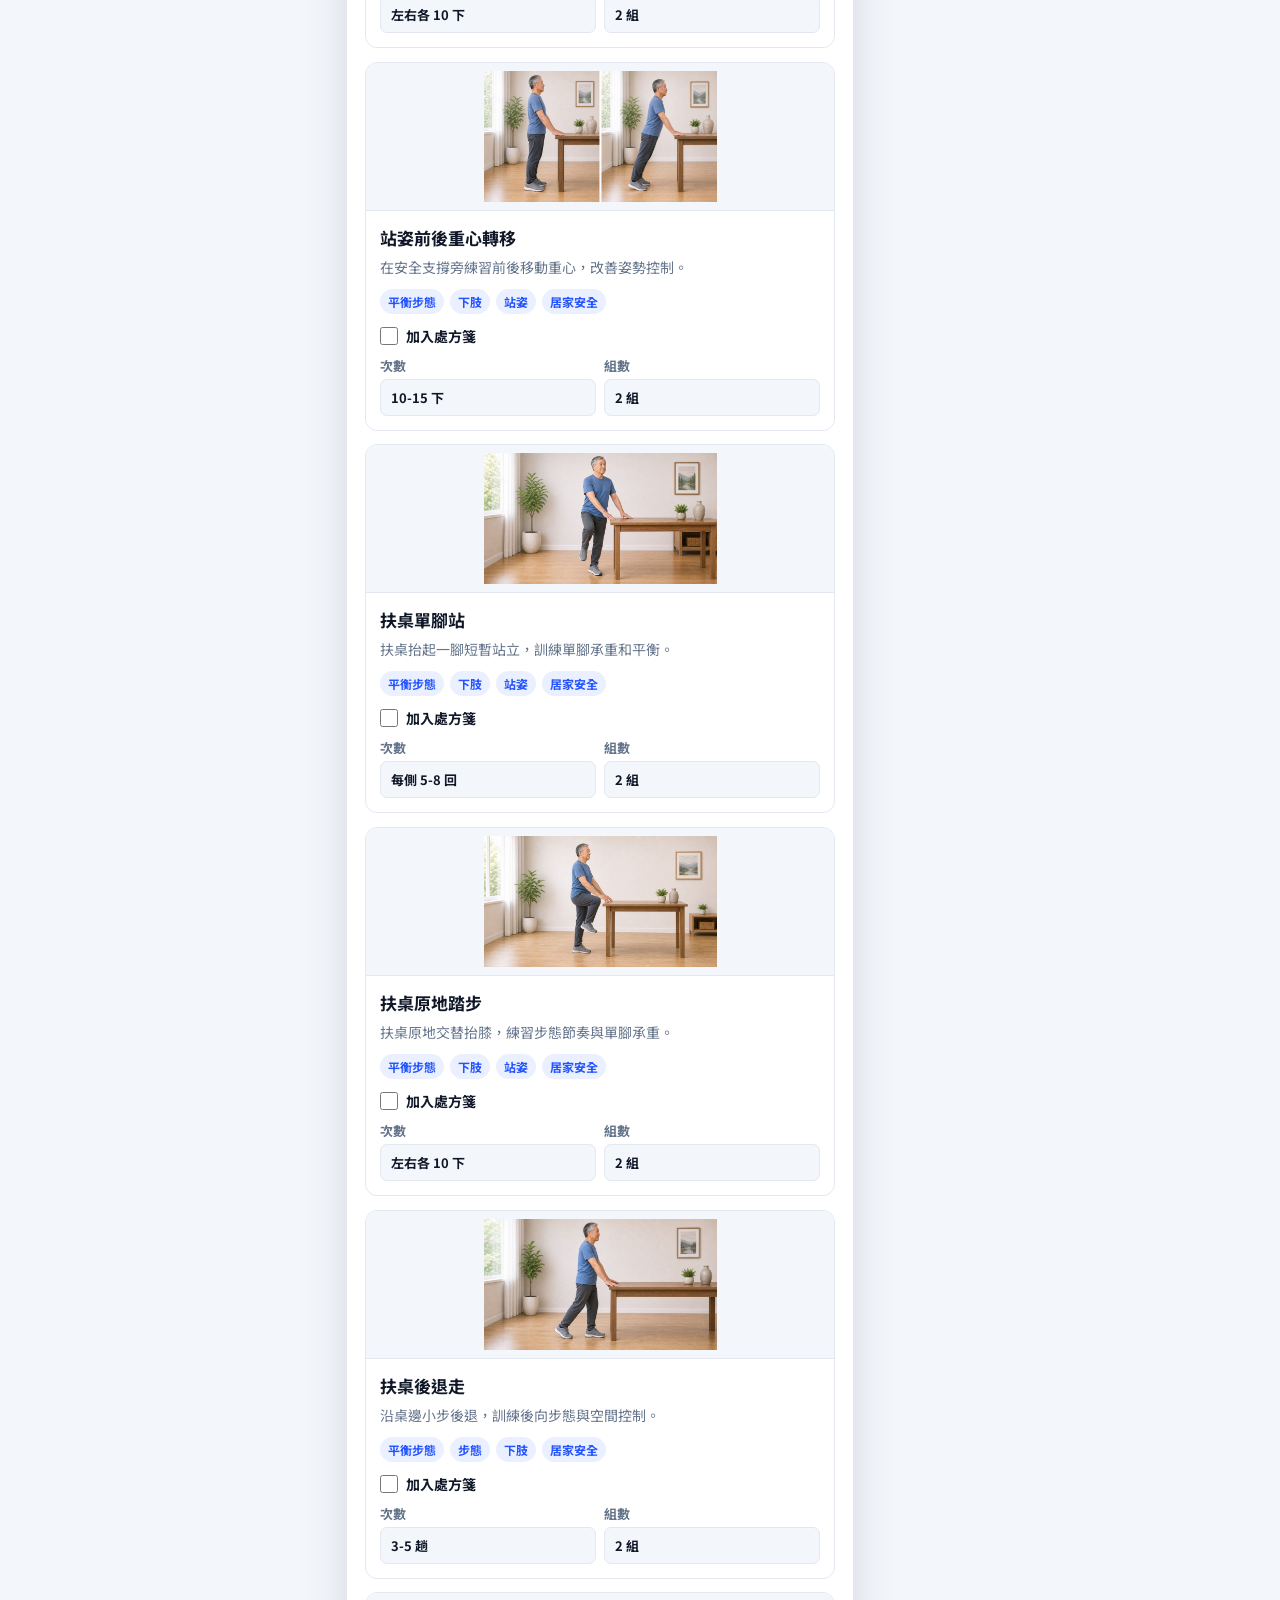
==== commit 3554eb66: "Add files via upload" ====
--- a/index.html
+++ b/index.html
@@ -32,8 +32,8 @@
           </svg>
         </span>
         <div>
-          <p class="eyebrow">AdvMeds · Reablement Care Platform</p>
-          <h1>AdvMeds 復健復能處方箋系統</h1>
+          <p class="eyebrow" data-i18n="app-eyebrow">AdvMeds · Reablement Care Platform</p>
+          <h1 data-i18n="app-title-full">AdvMeds 復健復能處方箋系統</h1>
         </div>
       </div>
       <div class="header-actions">
@@ -41,28 +41,32 @@
           <button class="icon-button" id="fontDecreaseBtn" type="button" title="縮小文字">A-</button>
           <button class="icon-button" id="fontIncreaseBtn" type="button" title="放大文字">A+</button>
           <button class="icon-button" id="themeToggleBtn" type="button" title="切換深色模式">🌙</button>
+          <button class="icon-button" id="langToggleBtn" type="button" title="Switch language / 切換語言">EN</button>
         </div>
         <span class="auth-status" id="authStatus" hidden></span>
-        <button class="secondary-button" id="statsBtn" type="button" hidden>📊 儀表板</button>
+        <button class="secondary-button" id="statsBtn" type="button" hidden data-i18n="stats-btn">📊 儀表板</button>
         <button class="secondary-button" id="historyBtn" type="button" hidden>我的處方箋紀錄</button>
-        <button class="secondary-button" id="logoutBtn" type="button" hidden>登出</button>
-        <button class="secondary-button" id="loginBtn" type="button">登入</button>
-        <button class="secondary-button" id="templateBtn" type="button" title="套用之前存過的動作組合範本">
+        <button class="secondary-button" id="logoutBtn" type="button" hidden data-i18n="logout-btn">登出</button>
+        <button class="secondary-button" id="loginBtn" type="button" data-i18n="login-btn">登入</button>
+        <button class="secondary-button" id="templateBtn" type="button" title="套用之前存過的動作組合範本" data-i18n="template-btn">
           📂 我的範本
         </button>
-        <button class="secondary-button" id="saveTemplateBtn" type="button" title="把目前勾選的動作組合存成範本，下次可以直接套用">
+        <button class="secondary-button" id="saveTemplateBtn" type="button" title="把目前勾選的動作組合存成範本，下次可以直接套用" data-i18n="save-template-btn">
           存成範本
         </button>
-        <button class="secondary-button" id="saveHistoryBtn" type="button" title="把目前這份處方箋存進「我的處方箋紀錄」，之後可以在紀錄裡查詢，不用等到產生QR才存檔">
+        <button class="secondary-button" id="saveHistoryBtn" type="button" title="把目前這份處方箋存進「我的處方箋紀錄」，之後可以在紀錄裡查詢，不用等到產生QR才存檔" data-i18n="save-history-btn">
           💾 存入我的處方箋紀錄
         </button>
-        <button class="secondary-button" id="qrShareBtn" type="button" title="產生 QR Code 讓病患掃碼開啟處方箋">
+        <button class="secondary-button" id="qrShareBtn" type="button" title="產生 QR Code 讓病患掃碼開啟處方箋" data-i18n="qr-share-btn">
           QR 分享
         </button>
-        <button class="secondary-button" id="downloadTextBtn" type="button" title="複製或分享文字處方箋">
+        <button class="secondary-button" id="downloadTextBtn" type="button" title="複製或分享文字處方箋" data-i18n="download-text-btn">
           分享文字
         </button>
-        <button class="primary-button" id="downloadPdfBtn" type="button">下載 PDF</button>
+        <a class="secondary-button demo-link-btn" href="pose-demo.html" target="_blank" rel="noopener" title="開啟 AI 動作偵測 Demo（會用到攝影機）">
+          🎥 Demo
+        </a>
+        <button class="primary-button" id="downloadPdfBtn" type="button" data-i18n="download-pdf-btn">下載 PDF</button>
         <span class="download-status" id="downloadStatus" role="status" aria-live="polite"></span>
       </div>
     </header>
@@ -70,49 +74,49 @@
     <div class="modal-overlay" id="loginModal" hidden>
       <div class="modal-box login-box">
         <div class="modal-head">
-          <h2>治療師登入</h2>
+          <h2 data-i18n="login-title">治療師登入</h2>
           <button class="icon-button" id="closeLoginModal" type="button" title="關閉">✕</button>
         </div>
         <button class="google-login-btn" id="googleLoginBtn" type="button">
           <img src="https://www.gstatic.com/firebasejs/ui/2.0.0/images/auth/google.svg" alt="" width="18" height="18" />
-          用 Google 帳號登入
-        </button>
-        <div class="login-divider"><span>或</span></div>
+          <span data-i18n="login-google">用 Google 帳號登入</span>
+        </button>
+        <div class="login-divider"><span data-i18n="login-divider">或</span></div>
         <form id="loginForm">
           <label>
-            電子郵件
+            <span data-i18n="login-email">電子郵件</span>
             <input id="loginEmail" type="email" required autocomplete="username" />
           </label>
           <label>
-            密碼
+            <span data-i18n="login-password">密碼</span>
             <input id="loginPassword" type="password" required autocomplete="current-password" />
           </label>
-          <button class="primary-button" type="submit">用電子郵件登入</button>
+          <button class="primary-button" type="submit" data-i18n="login-submit">用電子郵件登入</button>
         </form>
         <p class="login-error" id="loginError" hidden></p>
-        <p class="modal-hint">登入後可以使用「QR 分享」與「我的處方箋紀錄」。不登入也能照常開立、下載處方箋。</p>
+        <p class="modal-hint" data-i18n="login-hint">登入後可以使用「QR 分享」與「我的處方箋紀錄」。不登入也能照常開立、下載處方箋。</p>
       </div>
     </div>
 
     <main class="workspace" id="mainWorkspace">
       <section class="left-panel" aria-label="個案與篩選">
         <div class="panel-block">
-          <h2>個案資料</h2>
+          <h2 data-i18n="client-info-title">個案資料</h2>
           <div class="form-grid">
             <label>
-              個案姓名
-              <input id="clientName" type="text" placeholder="例如：王小明" />
-            </label>
-            <label>
-              開立日期
+              <span data-i18n="client-name-label">個案姓名</span>
+              <input id="clientName" type="text" placeholder="例如：王小明" data-i18n-placeholder="client-name-placeholder" />
+            </label>
+            <label>
+              <span data-i18n="date-label">開立日期</span>
               <input id="prescriptionDate" type="date" />
             </label>
             <label>
-              治療師
-              <input id="therapistName" type="text" placeholder="治療師姓名" />
-            </label>
-            <label>
-              主要目標
+              <span data-i18n="therapist-label">治療師</span>
+              <input id="therapistName" type="text" placeholder="治療師姓名" data-i18n-placeholder="therapist-placeholder" />
+            </label>
+            <label>
+              <span data-i18n="goal-label">主要目標</span>
               <select id="goalSelect">
                 <option value="提升日常活動獨立性">提升日常活動獨立性</option>
                 <option value="改善下肢肌力與步態安全">改善下肢肌力與步態安全</option>
@@ -123,21 +127,21 @@
               </select>
             </label>
             <label class="custom-goal-field" id="customGoalField" hidden>
-              自訂主要目標
-              <input id="customGoalInput" type="text" placeholder="例如：能獨立到市場買菜" />
+              <span data-i18n="custom-goal-label">自訂主要目標</span>
+              <input id="customGoalInput" type="text" placeholder="例如：能獨立到市場買菜" data-i18n-placeholder="custom-goal-placeholder" />
             </label>
             <label class="full-width-field">
-              個案補充說明（給 AI 建議參考，選填）
-              <textarea id="clientNotes" rows="3" placeholder="例如：右膝退化性關節炎、家中有樓梯、平衡感較差、容易疲倦..."></textarea>
+              <span data-i18n="client-notes-label">個案補充說明（給 AI 建議參考，選填）</span>
+              <textarea id="clientNotes" rows="3" placeholder="例如：右膝退化性關節炎、家中有樓梯、平衡感較差、容易疲倦..." data-i18n-placeholder="client-notes-placeholder"></textarea>
             </label>
           </div>
         </div>
 
         <div class="panel-block">
-          <h2>資料庫篩選</h2>
+          <h2 data-i18n="library-filter-title">資料庫篩選</h2>
           <label class="search-field">
-            搜尋動作
-            <input id="searchInput" type="search" placeholder="輸入關鍵字、部位或目標" />
+            <span data-i18n="search-field-label">搜尋動作</span>
+            <input id="searchInput" type="search" placeholder="輸入關鍵字、部位或目標" data-i18n-placeholder="search-placeholder" />
           </label>
           <div class="segmented" id="categoryFilters" aria-label="動作分類"></div>
           <div class="check-list" id="tagFilters" aria-label="功能標籤"></div>
@@ -147,10 +151,10 @@
       <section class="exercise-library" aria-label="復健復能動作資料庫">
         <div class="library-head">
           <div>
-            <h2>動作資料庫</h2>
+            <h2 data-i18n="exercise-library-title">動作資料庫</h2>
             <p id="libraryCount">0 個項目</p>
           </div>
-          <button class="ghost-button" id="clearSelectionBtn" type="button">清除勾選</button>
+          <button class="ghost-button" id="clearSelectionBtn" type="button" data-i18n="clear-selection-btn">清除勾選</button>
         </div>
         <div class="exercise-grid" id="exerciseGrid"></div>
       </section>
@@ -160,21 +164,21 @@
           <div class="rx-header">
             <div>
               <p class="eyebrow">AdvMeds · Home Program</p>
-              <h2>居家復健復能處方箋</h2>
+              <h2 data-i18n="rx-title">居家復健復能處方箋</h2>
             </div>
             <div class="rx-mark">Rx</div>
           </div>
           <dl class="rx-meta">
-            <div><dt>個案</dt><dd id="previewClient">未填寫</dd></div>
-            <div><dt>日期</dt><dd id="previewDate">-</dd></div>
-            <div><dt>治療師</dt><dd id="previewTherapist">未填寫</dd></div>
-            <div><dt>目標</dt><dd id="previewGoal">提升日常活動獨立性</dd></div>
+            <div><dt data-i18n="rx-client">個案</dt><dd id="previewClient">未填寫</dd></div>
+            <div><dt data-i18n="rx-date">日期</dt><dd id="previewDate">-</dd></div>
+            <div><dt data-i18n="rx-therapist">治療師</dt><dd id="previewTherapist">未填寫</dd></div>
+            <div><dt data-i18n="rx-goal">目標</dt><dd id="previewGoal">提升日常活動獨立性</dd></div>
           </dl>
-          <div class="rx-empty" id="emptyState">請從左側資料庫勾選動作，處方箋會即時產生。</div>
+          <div class="rx-empty" id="emptyState" data-i18n="rx-empty">請從左側資料庫勾選動作，處方箋會即時產生。</div>
           <div class="rx-list" id="selectedList"></div>
           <div class="rx-note">
-            <strong>安全提醒</strong>
-            <p>動作過程若出現胸悶、暈眩、明顯疼痛、呼吸困難或不穩跌倒風險，請立即停止並聯絡治療師或醫療人員。</p>
+            <strong data-i18n="safety-note-title">安全提醒</strong>
+            <p data-i18n="safety-note-body">動作過程若出現胸悶、暈眩、明顯疼痛、呼吸困難或不穩跌倒風險，請立即停止並聯絡治療師或醫療人員。</p>
           </div>
         </div>
       </aside>
@@ -283,6 +287,7 @@
 
     <script src="firebase-init.js"></script>
     <script src="exercises-data.js?v=20260721-v4"></script>
+    <script src="translations-en.js?v=20260721-v4"></script>
     <script src="app.js?v=20260721-v4"></script>
   </body>
 </html>
--- a/styles.css
+++ b/styles.css
@@ -315,6 +315,20 @@
   transform: translateY(-1px);
 }
 
+.demo-link-btn {
+  display: inline-flex;
+  align-items: center;
+  justify-content: center;
+  text-decoration: none;
+  background: linear-gradient(90deg, #2f5bff, #00c2b8);
+  color: #fff;
+  border-color: transparent;
+}
+
+.demo-link-btn:hover {
+  opacity: 0.9;
+}
+
 .icon-button {
   width: 46px;
   background: var(--panel);
